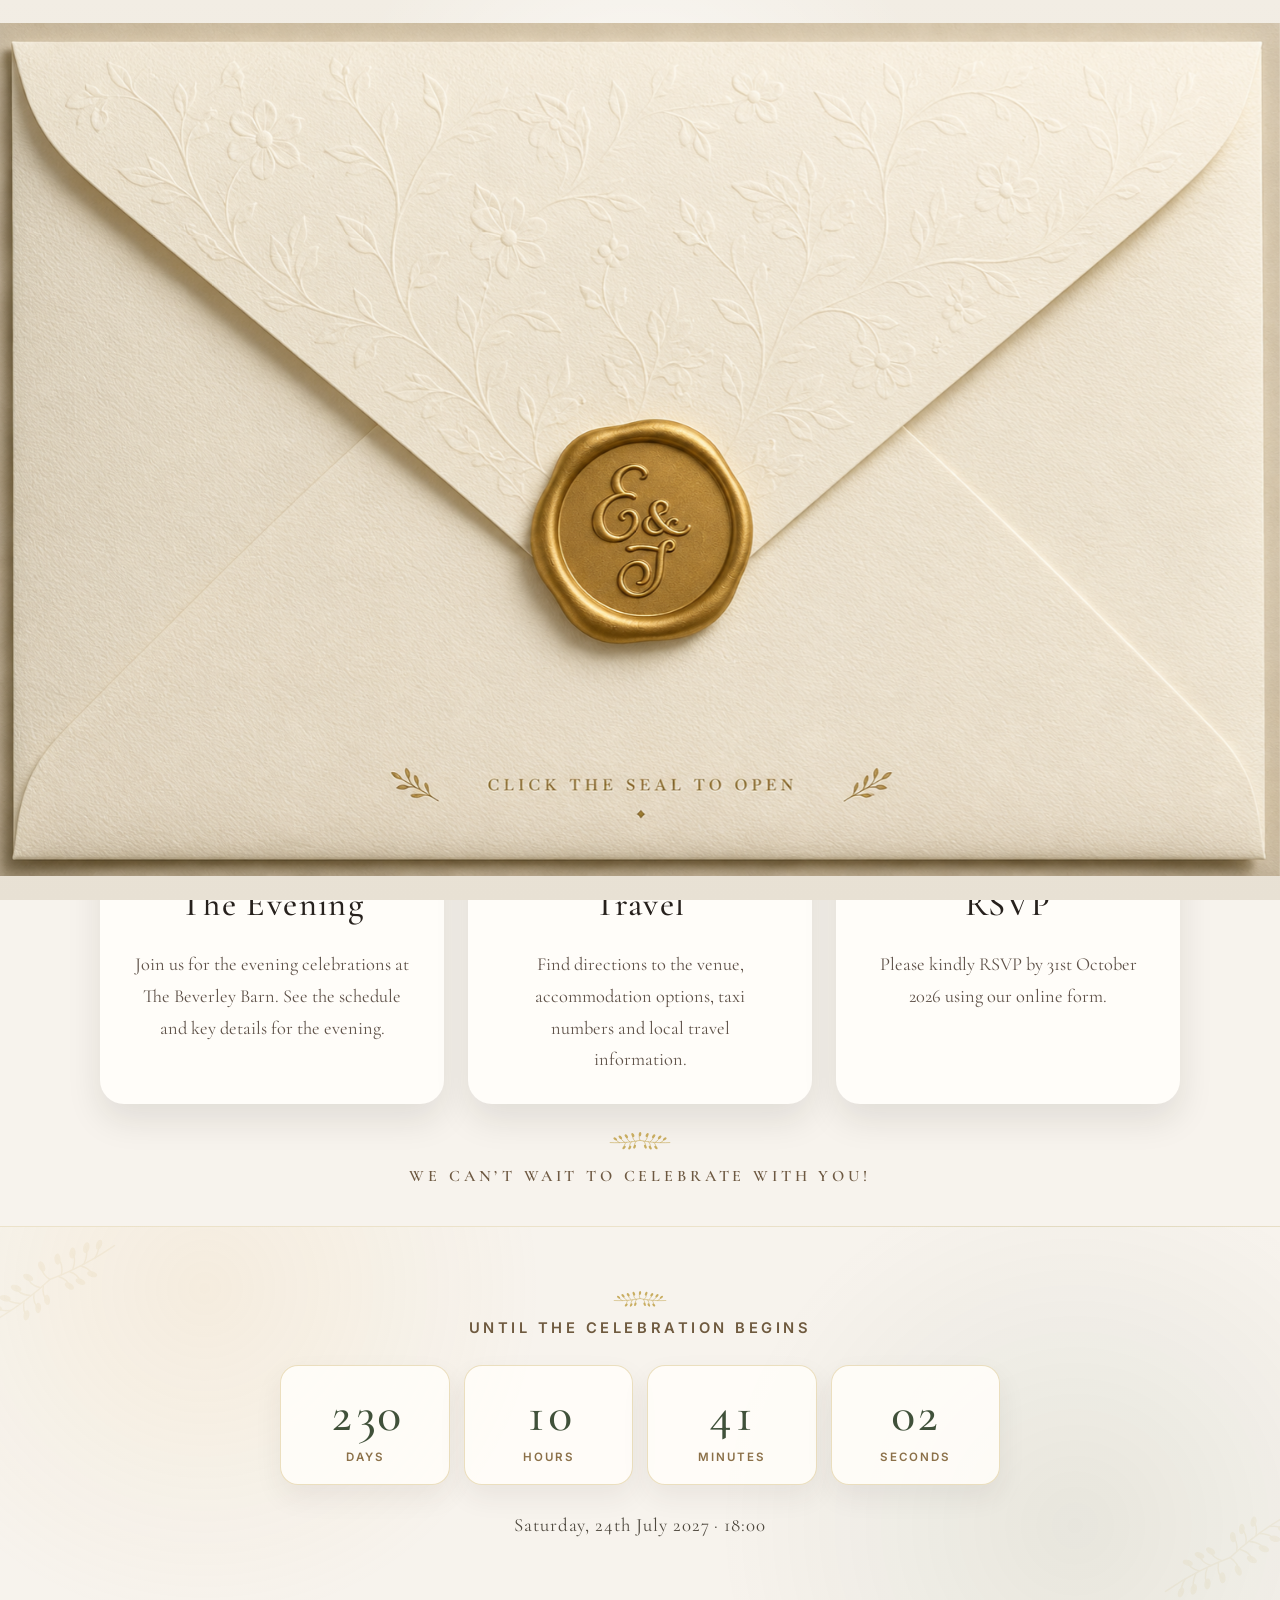
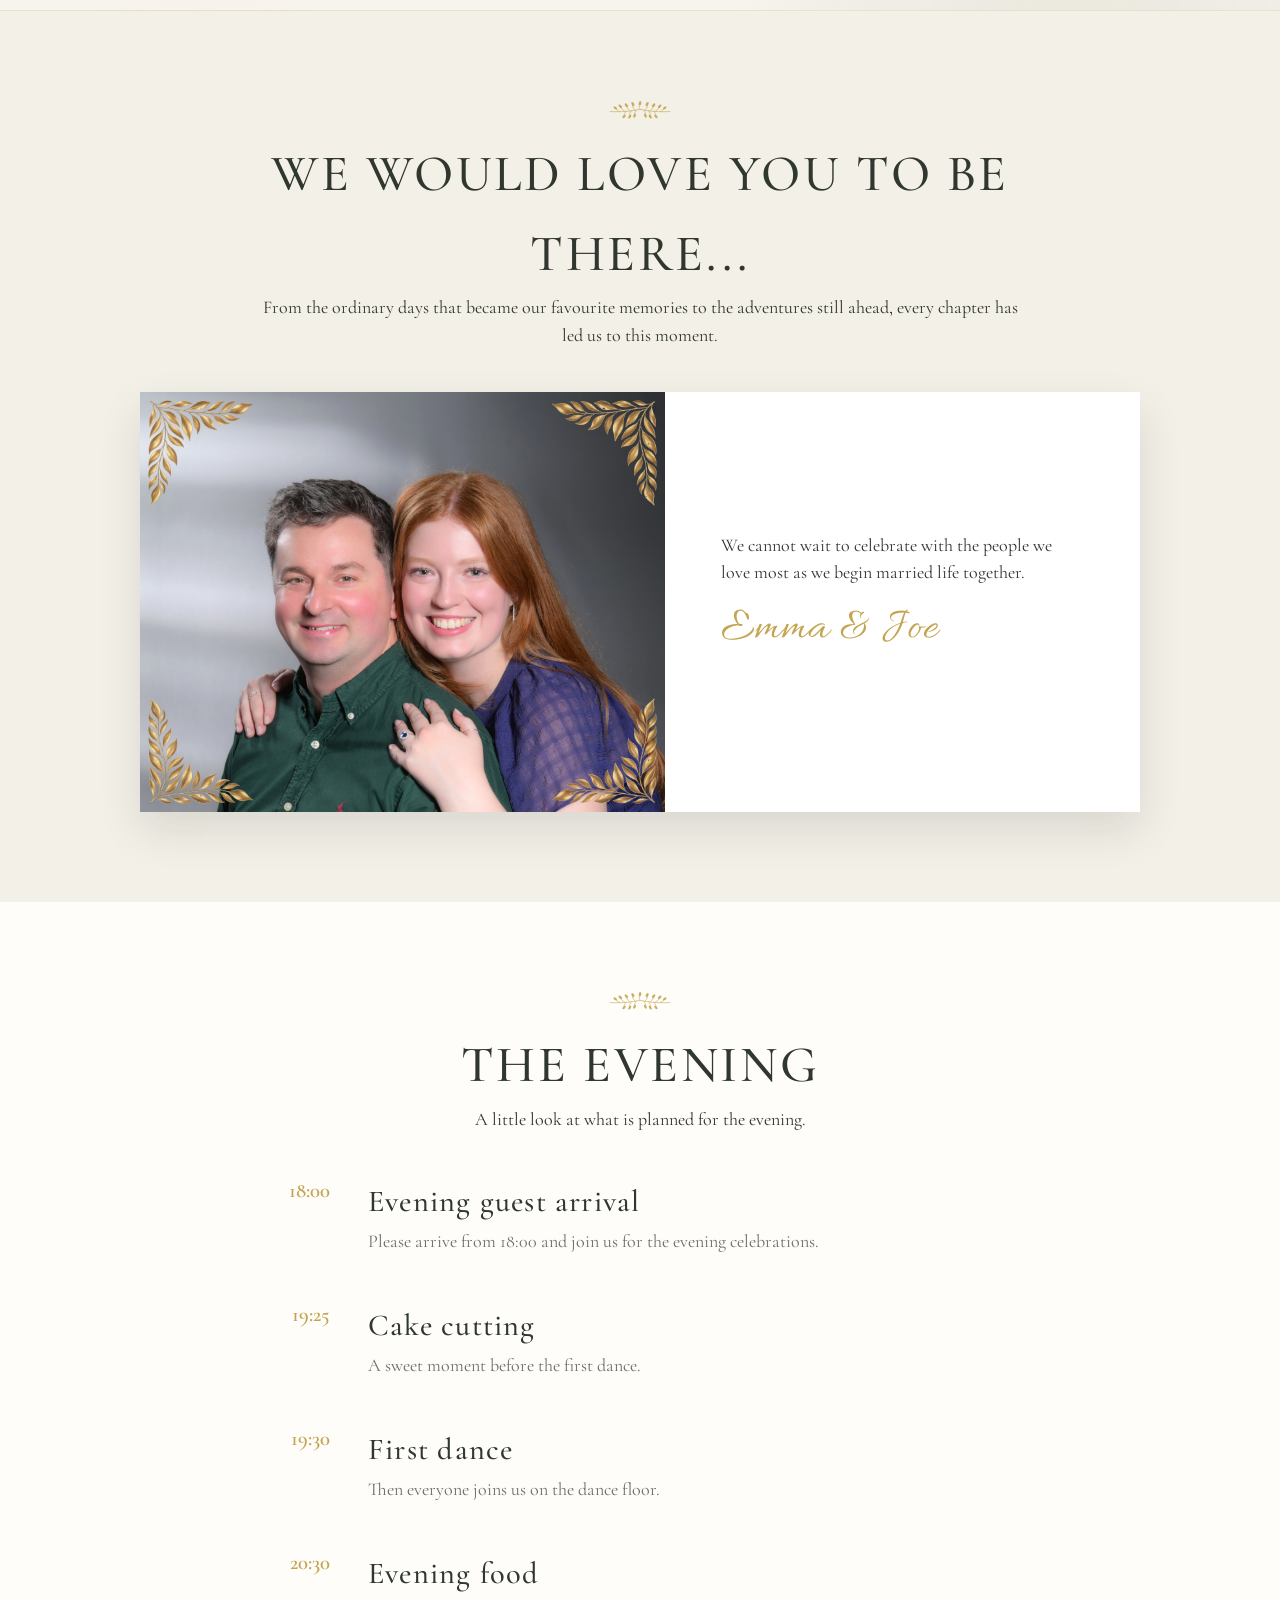
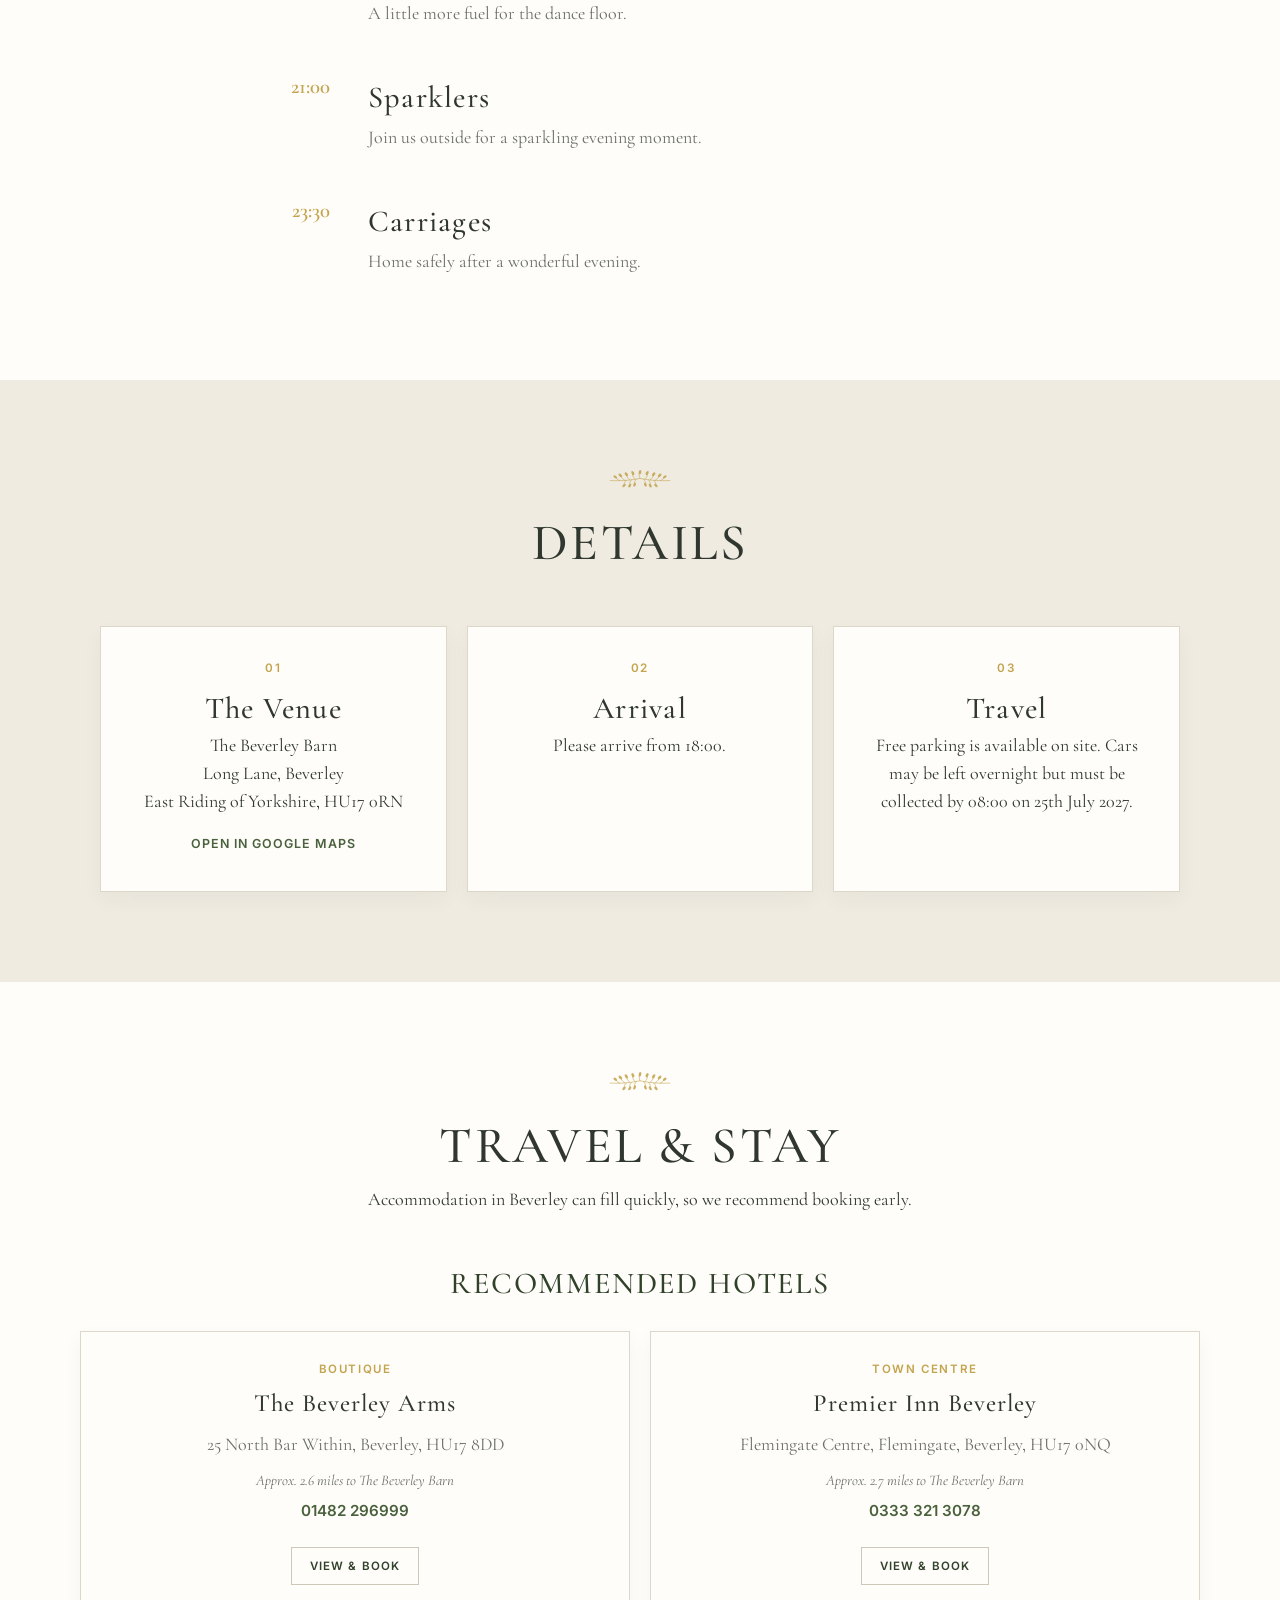
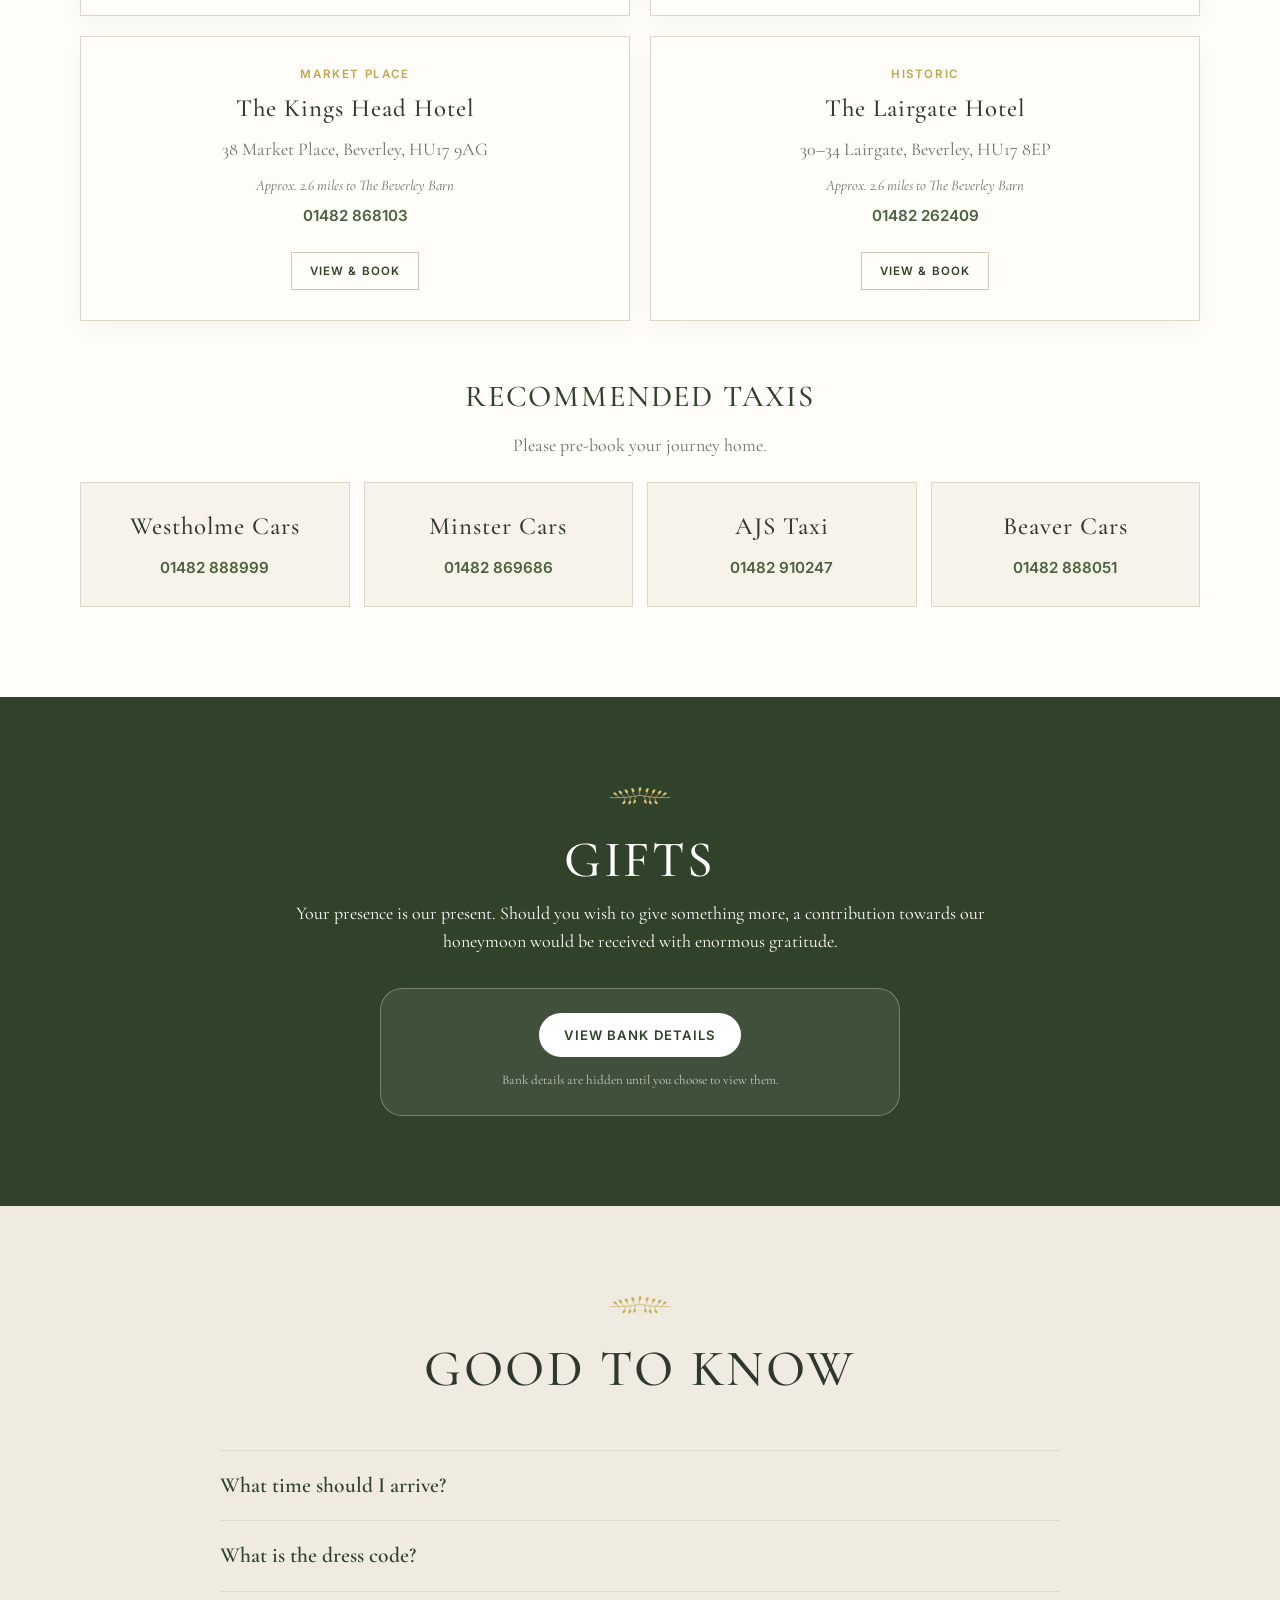
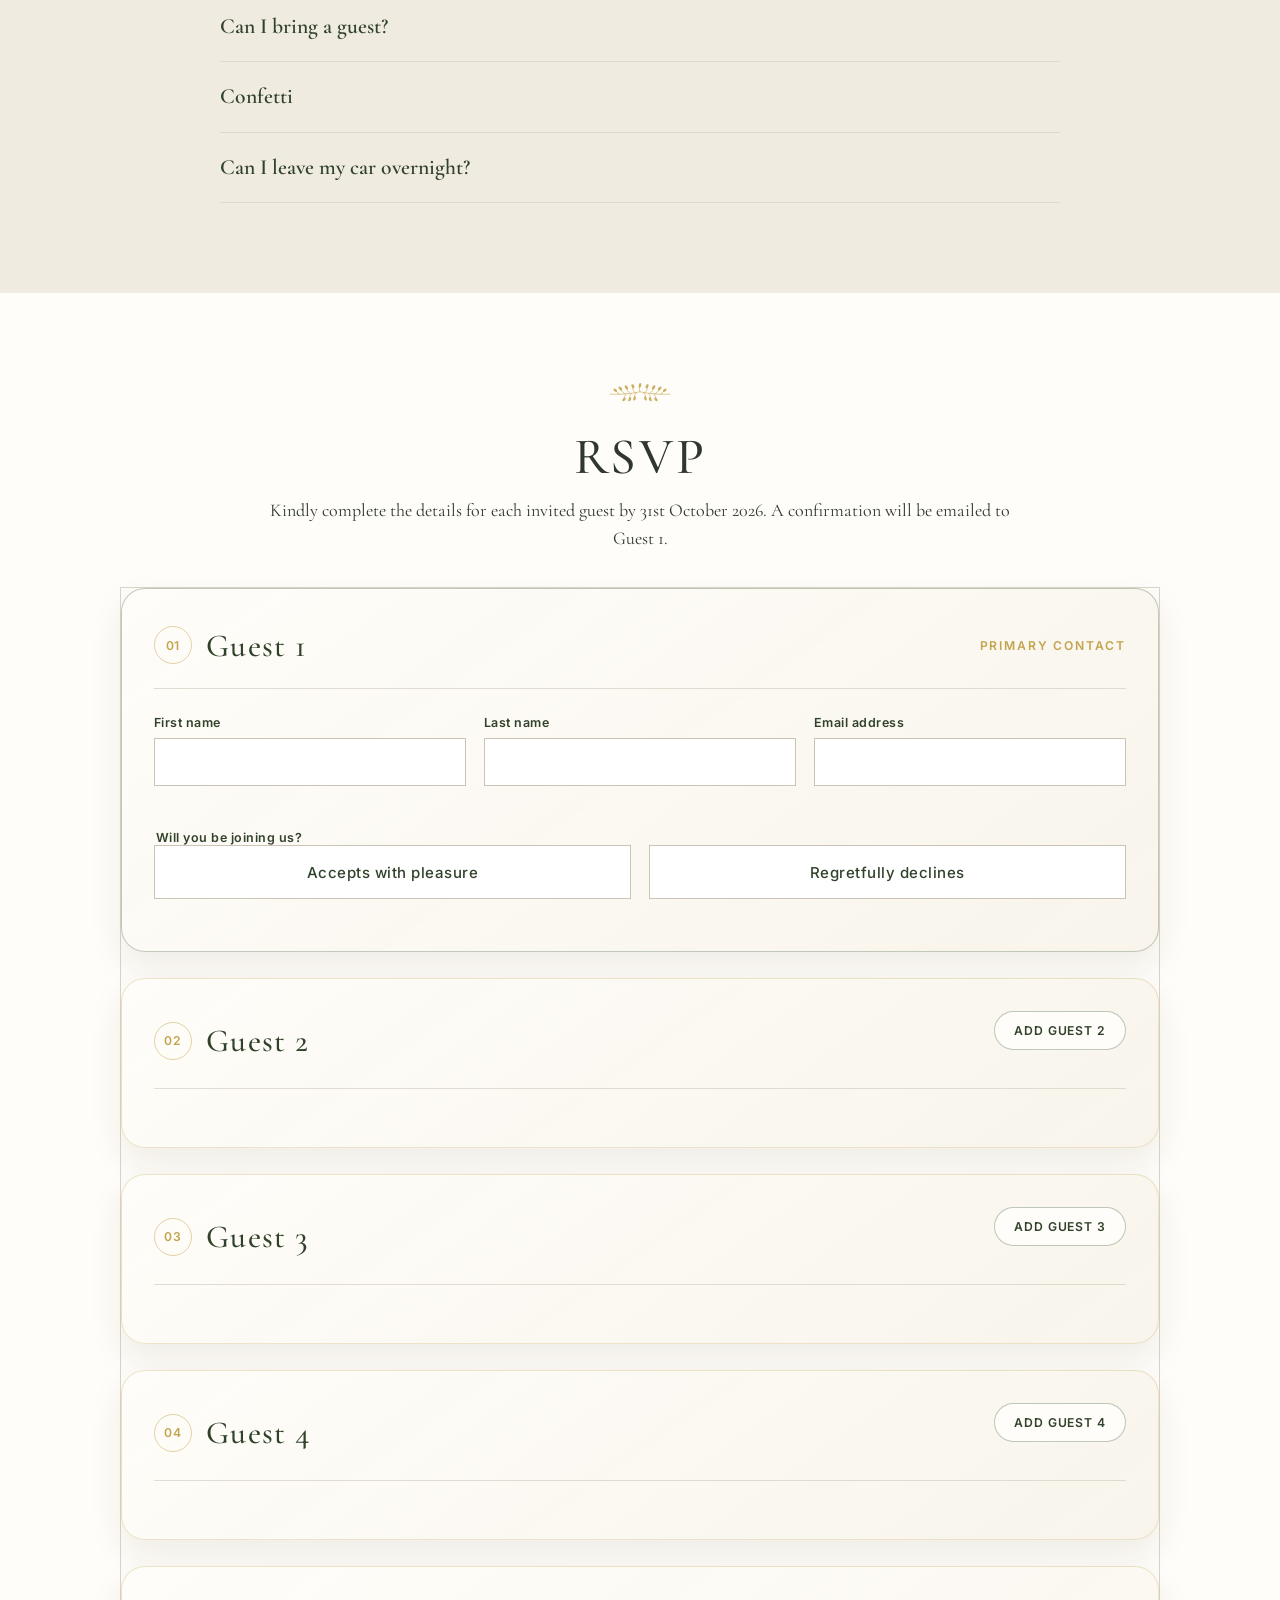
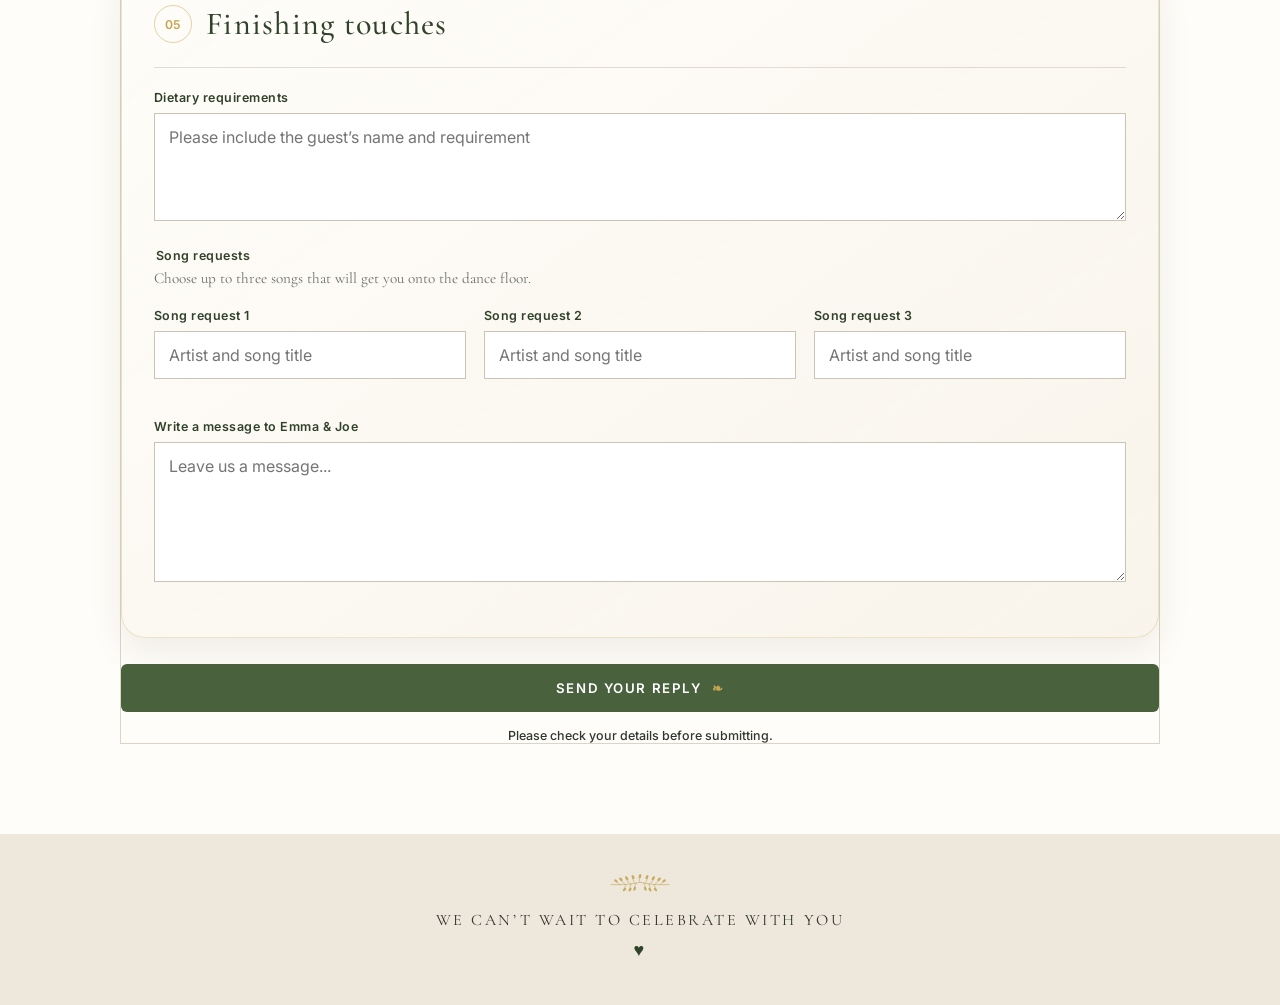
==== evening/index.html @ 26447424 "Add files via upload" ====
<!DOCTYPE html>

<html lang="en">
<head>
<meta charset="utf-8"/>
<meta content="width=device-width,initial-scale=1" name="viewport"/>
<meta content="#4b5f43" name="theme-color"/>
<meta content="Emma Everett and Joe Toker's evening wedding celebration at The Beverley Barn on 24 July 2027." name="description"/>
<title>Emma &amp; Joe | Evening Celebration | 24 July 2027</title>
<link href="https://fonts.googleapis.com" rel="preconnect"/>
<link crossorigin="" href="https://fonts.gstatic.com" rel="preconnect"/>
<link href="https://fonts.googleapis.com/css2?family=Allura&family=Cormorant+Garamond:wght@400;500;600;700&family=Inter:wght@300;400;500;600&display=swap" rel="stylesheet"/>
<link href="../styles.css?v=536" rel="stylesheet"/>
<style>
.drinks-course .menu-options{grid-template-columns:repeat(4,minmax(0,1fr));gap:8px}
.drinks-course .menu-options label{min-height:auto;padding:9px 6px}
.drinks-course .menu-options span{line-height:1.2}
@media(max-width:700px){.drinks-course .menu-options{grid-template-columns:repeat(2,minmax(0,1fr))}}
@media(max-width:420px){.drinks-course .menu-options{grid-template-columns:1fr}}
</style>
<style>
.menu-options label span{
  width:100%;
  text-align:center;
}
.menu-options label small{
  text-align:center;
}
</style>
</head>
<body class="intro-active">
<!-- V5.15 static envelope introduction -->
<section aria-label="Open Emma and Joe's wedding invitation" class="fade-envelope-intro" id="luxuryEnvelopeIntro">
<div class="fade-envelope-stage">
<img alt="" aria-hidden="true" class="fade-envelope-image" src="../assets/envelope-intro-v52.png"/>
<button aria-label="Open the wedding invitation" class="fade-envelope-seal-hitbox" id="goldWaxSeal" type="button">
<span class="sr-only">Open the invitation</span>
</button>
</div>
</section>
<canvas aria-hidden="true" class="confetti-canvas" id="confettiCanvas"></canvas>
<main>
<section aria-label="Emma and Joe wedding homepage" class="v523-homepage" id="home">
<div class="v523-hero">
<nav aria-label="Primary" class="v523-nav">
<a href="#home">Home</a>
<a href="#day">The Evening</a>
<a href="#stay">Travel</a>
<a href="#rsvp">RSVP</a>
<a href="#faq">Guest Info</a>
</nav>
<div class="v523-hero-overlay">
<img alt="E and J monogram with the date 24.07.2027" class="v523-monogram" src="../assets/monogram-v524.png"/>
<div class="v523-hero-copy">
<h1>Emma &amp; Joe</h1>
<p class="v523-kicker">Are getting married</p>
<div aria-hidden="true" class="v523-divider">
<span></span>
<i>♥</i>
<span></span>
</div>
<p class="v523-date">24th July 2027</p>
<p class="v523-venue">The Beverley Barn, Beverley</p>
</div>
</div>
</div>
<div class="v523-cards-shell">
<div class="v523-cards">
<a aria-label="The Day" class="v523-card" href="#day">
<img alt="The Beverley Barn ceremony setting" class="v523-card-photo" src="../assets/card-day-v518.jpg"/>
<span aria-hidden="true" class="v523-card-icon">
<svg focusable="false" role="presentation" viewbox="0 0 24 24">
<rect height="16" rx="2" width="18" x="3" y="5"></rect>
<line x1="3" x2="21" y1="9" y2="9"></line>
<line x1="8" x2="8" y1="3" y2="7"></line>
<line x1="16" x2="16" y1="3" y2="7"></line>
<line x1="8" x2="8" y1="13" y2="13"></line>
<line x1="12" x2="12" y1="13" y2="13"></line>
<line x1="16" x2="16" y1="13" y2="13"></line>
<line x1="8" x2="8" y1="17" y2="17"></line>
<line x1="12" x2="12" y1="17" y2="17"></line>
</svg>
</span>
<h3>The Evening</h3>
<p>Join us for the evening celebrations at The Beverley Barn. See the schedule and key details for the evening.</p>
</a>
<a aria-label="Travel" class="v523-card" href="#stay">
<img alt="Aerial countryside view" class="v523-card-photo" src="../assets/card-travel-v524.png"/>
<span aria-hidden="true" class="v523-card-icon">
<svg focusable="false" role="presentation" viewbox="0 0 24 24">
<path d="M12 21s6-5.47 6-11a6 6 0 1 0-12 0c0 5.53 6 11 6 11z"></path>
<circle cx="12" cy="10" r="2.6"></circle>
</svg>
</span>
<h3>Travel</h3>
<p>Find directions to the venue, accommodation options, taxi numbers and local travel information.</p>
</a>
<a aria-label="RSVP" class="v523-card" href="#rsvp">
<img alt="Elegant floral wedding table setting" class="v523-card-photo" src="../assets/card-rsvp-v524.png"/>
<span aria-hidden="true" class="v523-card-icon">
<svg focusable="false" role="presentation" viewbox="0 0 24 24">
<rect height="12" rx="2" width="18" x="3" y="6"></rect>
<path d="M4 8l8 6 8-6"></path>
</svg>
</span>
<h3>RSVP</h3>
<p>Please kindly RSVP by 31st October 2026 using our online form.</p>
</a>
</div>
<div class="v523-homepage-footer">
<img alt="" class="sprig" src="../assets/sprig.svg"/>
<p>We can’t wait to celebrate with you!</p>
</div>
</div>
</section>
<section aria-label="Countdown to Emma and Joe's wedding" class="wedding-countdown">
<div class="countdown-inner reveal">
<img alt="" class="sprig" src="../assets/sprig.svg"/>
<p class="countdown-kicker">Until the celebration begins</p>
<div class="countdown-grid" id="weddingCountdown">
<div class="countdown-item">
<strong id="countdownDays">000</strong>
<span>Days</span>
</div>
<div class="countdown-item">
<strong id="countdownHours">00</strong>
<span>Hours</span>
</div>
<div class="countdown-item">
<strong id="countdownMinutes">00</strong>
<span>Minutes</span>
</div>
<div class="countdown-item">
<strong id="countdownSeconds">00</strong>
<span>Seconds</span>
</div>
</div>
<p class="countdown-date">Saturday, 24th July 2027 · 18:00</p>
</div>
</section>
<section class="story section" id="story">
<div class="section-heading reveal">
<img alt="" class="sprig" src="../assets/sprig.svg"/>
<h2>We would love you to be there...</h2>
<p>From the ordinary days that became our favourite memories to the adventures still ahead, every chapter has led us to this moment.</p>
</div>
<div class="story-panel reveal">
<div class="story-photo">
<span aria-hidden="true" class="story-corner tl"></span>
<span aria-hidden="true" class="story-corner tr"></span>
<span aria-hidden="true" class="story-corner bl"></span>
<span aria-hidden="true" class="story-corner br"></span>
</div>
<div class="story-copy">
<p>We cannot wait to celebrate with the people we love most as we begin married life together.</p>
<p class="signature">Emma &amp; Joe</p>
</div>
</div>
</section>
<section class="day section" id="day">
<div class="section-heading reveal">
<img alt="" class="sprig" src="../assets/sprig.svg"/>
<h2>The Evening</h2>
<p>A little look at what is planned for the evening.</p>
</div>
<div class="timeline"><article class="reveal"><time>18:00</time><div><h3>Evening guest arrival</h3><p>Please arrive from 18:00 and join us for the evening celebrations.</p></div></article><article class="reveal"><time>19:25</time><div><h3>Cake cutting</h3><p>A sweet moment before the first dance.</p></div></article><article class="reveal"><time>19:30</time><div><h3>First dance</h3><p>Then everyone joins us on the dance floor.</p></div></article><article class="reveal"><time>20:30</time><div><h3>Evening food</h3><p>A little more fuel for the dance floor.</p></div></article><article class="reveal"><time>21:00</time><div><h3>Sparklers</h3><p>Join us outside for a sparkling evening moment.</p></div></article><article class="reveal"><time>23:30</time><div><h3>Carriages</h3><p>Home safely after a wonderful evening.</p></div></article></div>
</section>
<section class="details section" id="details">
<div class="section-heading reveal">
<img alt="" class="sprig" src="../assets/sprig.svg"/>
<h2>Details</h2>
</div>
<div class="detail-grid">
<article class="reveal">
<small>01</small>
<h3>The Venue</h3>
<p>The Beverley Barn<br/>Long Lane, Beverley<br/>East Riding of Yorkshire, HU17 0RN</p>
<a href="https://www.google.com/maps/search/?api=1&amp;query=The+Beverley+Barn+Long+Lane+Beverley+HU17+0RN" rel="noopener" target="_blank">Open in Google Maps</a>
</article>
<article class="reveal">
<small>02</small>
<h3>Arrival</h3>
<p>Please arrive from 18:00.</p>
</article>
<article class="reveal">
<small>03</small>
<h3>Travel</h3>
<p>Free parking is available on site. Cars may be left overnight but must be collected by 08:00 on 25th July 2027.</p>
</article>
</div>
</section>
<section class="stay section" id="stay">
<div class="section-heading reveal">
<img alt="" class="sprig" src="../assets/sprig.svg"/>
<h2>Travel &amp; Stay</h2>
<p>Accommodation in Beverley can fill quickly, so we recommend booking early.</p>
</div>
<div class="travel-layout">
<div>
<h3 class="travel-subheading reveal">Recommended Hotels</h3>
<div class="hotel-grid">
<article class="travel-card reveal">
<small>Boutique</small>
<h3>The Beverley Arms</h3>
<p>25 North Bar Within, Beverley, HU17 8DD</p>
<p class="distance-line">Approx. 2.6 miles to The Beverley Barn</p>
<p class="contact-line"><a href="tel:01482296999">01482 296999</a></p>
<a class="travel-button" href="https://www.beverleyarms.co.uk/" rel="noopener" target="_blank">View &amp; Book</a>
</article>
<article class="travel-card reveal">
<small>Town Centre</small>
<h3>Premier Inn Beverley</h3>
<p>Flemingate Centre, Flemingate, Beverley, HU17 0NQ</p>
<p class="distance-line">Approx. 2.7 miles to The Beverley Barn</p>
<p class="contact-line"><a href="tel:03333213078">0333 321 3078</a></p>
<a class="travel-button" href="https://www.premierinn.com/gb/en/hotels/england/east-riding-of-yorkshire/beverley/beverley-town-centre.html" rel="noopener" target="_blank">View &amp; Book</a>
</article>
<article class="travel-card reveal">
<small>Market Place</small>
<h3>The Kings Head Hotel</h3>
<p>38 Market Place, Beverley, HU17 9AG</p>
<p class="distance-line">Approx. 2.6 miles to The Beverley Barn</p>
<p class="contact-line"><a href="tel:01482868103">01482 868103</a></p>
<a class="travel-button" href="https://www.kingsheadbeverley.co.uk/" rel="noopener" target="_blank">View &amp; Book</a>
</article>
<article class="travel-card reveal">
<small>Historic</small>
<h3>The Lairgate Hotel</h3>
<p>30–34 Lairgate, Beverley, HU17 8EP</p>
<p class="distance-line">Approx. 2.6 miles to The Beverley Barn</p>
<p class="contact-line"><a href="tel:01482262409">01482 262409</a></p>
<a class="travel-button" href="https://thelairgatebeverley.co.uk/" rel="noopener" target="_blank">View &amp; Book</a>
</article>
</div>
</div>
<div class="taxi-section">
<h3 class="travel-subheading reveal">Recommended Taxis</h3>
<p class="taxi-note reveal">Please pre-book your journey home.</p>
<div class="taxi-grid">
<article class="taxi-card reveal"><h3>Westholme Cars</h3><a href="tel:01482888999">01482 888999</a></article>
<article class="taxi-card reveal"><h3>Minster Cars</h3><a href="tel:01482869686">01482 869686</a></article>
<article class="taxi-card reveal"><h3>AJS Taxi</h3><a href="tel:01482910247">01482 910247</a></article>
<article class="taxi-card reveal"><h3>Beaver Cars</h3><a href="tel:01482888051">01482 888051</a></article>
</div>
</div>
</div>
</section>
<section class="gifts section" id="gifts">
<div class="section-heading reveal narrow">
<img alt="" class="sprig" src="../assets/sprig.svg"/>
<h2>Gifts</h2>
<p>Your presence is our present. Should you wish to give something more, a contribution towards our honeymoon would be received with enormous gratitude.</p>
<div class="gift-details-card">
<button aria-controls="giftBankDetails" aria-expanded="false" class="gift-reveal-button" id="revealGiftDetails" type="button">View bank details</button>
<div class="gift-bank-details" hidden="" id="giftBankDetails">
<div class="gift-detail-row gift-account-name">
<span>Account name</span>
<strong>Miss Emma Elizabeth Everett &amp; Mr Joe Toker</strong>
</div>
<div class="gift-detail-row">
<span>Sort code</span>
<strong>09-01-30</strong>
<button class="gift-copy-button" data-copy="09-01-30" type="button">Copy</button>
</div>
<div class="gift-detail-row">
<span>Account number</span>
<strong>40184863</strong>
<button class="gift-copy-button" data-copy="40184863" type="button">Copy</button>
</div>
</div>
<p class="gift-privacy-note">Bank details are hidden until you choose to view them.</p>
</div>
</div>
</section>
<section class="faq section" id="faq">
<div class="section-heading reveal">
<img alt="" class="sprig" src="../assets/sprig.svg"/>
<h2>Good To Know</h2>
</div>
<div class="accordion reveal">
<details><summary>What time should I arrive?</summary><p>Please arrive from 18:00.</p></details>
<details><summary>What is the dress code?</summary><p>Formal wedding guest attire.</p></details>
<details><summary>Can I bring a guest?</summary><p>Your invitation confirms the number of places reserved for your household.</p></details>
<details><summary>Confetti</summary><p>Biodegradable confetti will be provided. Please do not bring your own.</p></details>
<details><summary>Can I leave my car overnight?</summary><p>Yes. Cars may be left overnight at the owner’s risk, but they must be collected by 08:00 on 25th July 2027.</p></details>
</div>
</section>
<section class="rsvp section" id="rsvp">
<div class="section-heading reveal narrow">
<img alt="" class="sprig" src="../assets/sprig.svg"/>
<h2>RSVP</h2>
<p>Kindly complete the details for each invited guest by 31st October 2026. A confirmation will be emailed to Guest 1.</p>
</div>
<form class="form rsvp-form-v525 reveal" id="form">
<section class="rsvp-guest-card is-primary" data-guest="1">
<div class="guest-card-heading">
<div><span class="guest-number">01</span><h3>Guest 1</h3></div>
<p>Primary contact</p>
</div>
<div class="form-row three-fields">
<label>First name<input autocomplete="given-name" name="guest1FirstName" required="" type="text"/></label>
<label>Last name<input autocomplete="family-name" name="guest1LastName" required="" type="text"/></label>
<label>Email address<input autocomplete="email" name="guest1Email" required="" type="email"/></label>
</div>
<fieldset class="attendance-fieldset">
<legend>Will you be joining us?</legend>
<div class="choices attendance-choices">
<label><input name="guest1Attending" required="" type="radio" value="Yes"/><span>Accepts with pleasure</span></label>
<label><input name="guest1Attending" required="" type="radio" value="No"/><span>Regretfully declines</span></label>
</div>
</fieldset>
</section>
<section class="rsvp-guest-card optional-guest" data-guest="2">
<div class="guest-card-heading">
<div><span class="guest-number">02</span><h3>Guest 2</h3></div>
<label class="guest-toggle"><input class="guest-enable" data-enable-guest="2" type="checkbox"/><span>Add guest 2</span></label>
</div>
<div class="guest-fields" data-fields-for="2" hidden="">
<div class="form-row">
<label>First name<input autocomplete="given-name" disabled="" name="guest2FirstName" type="text"/></label>
<label>Last name<input autocomplete="family-name" disabled="" name="guest2LastName" type="text"/></label>
</div>
<fieldset class="attendance-fieldset">
<legend>Will you be joining us?</legend>
<div class="choices attendance-choices">
<label><input disabled="" name="guest2Attending" type="radio" value="Yes"/><span>Accepts with pleasure</span></label>
<label><input disabled="" name="guest2Attending" type="radio" value="No"/><span>Regretfully declines</span></label>
</div>
</fieldset>
</div>
</section>
<section class="rsvp-guest-card optional-guest" data-guest="3">
<div class="guest-card-heading">
<div><span class="guest-number">03</span><h3>Guest 3</h3></div>
<label class="guest-toggle"><input class="guest-enable" data-enable-guest="3" type="checkbox"/><span>Add guest 3</span></label>
</div>
<div class="guest-fields" data-fields-for="3" hidden="">
<div class="form-row">
<label>First name<input autocomplete="given-name" disabled="" name="guest3FirstName" type="text"/></label>
<label>Last name<input autocomplete="family-name" disabled="" name="guest3LastName" type="text"/></label>
</div>
<fieldset class="attendance-fieldset">
<legend>Will you be joining us?</legend>
<div class="choices attendance-choices">
<label><input disabled="" name="guest3Attending" type="radio" value="Yes"/><span>Accepts with pleasure</span></label>
<label><input disabled="" name="guest3Attending" type="radio" value="No"/><span>Regretfully declines</span></label>
</div>
</fieldset>
</div>
</section>
<section class="rsvp-guest-card optional-guest" data-guest="4">
<div class="guest-card-heading">
<div><span class="guest-number">04</span><h3>Guest 4</h3></div>
<label class="guest-toggle"><input class="guest-enable" data-enable-guest="4" type="checkbox"/><span>Add guest 4</span></label>
</div>
<div class="guest-fields" data-fields-for="4" hidden="">
<div class="form-row">
<label>First name<input autocomplete="given-name" disabled="" name="guest4FirstName" type="text"/></label>
<label>Last name<input autocomplete="family-name" disabled="" name="guest4LastName" type="text"/></label>
</div>
<fieldset class="attendance-fieldset">
<legend>Will you be joining us?</legend>
<div class="choices attendance-choices">
<label><input disabled="" name="guest4Attending" type="radio" value="Yes"/><span>Accepts with pleasure</span></label>
<label><input disabled="" name="guest4Attending" type="radio" value="No"/><span>Regretfully declines</span></label>
</div>
</fieldset>
</div>
</section>
<section class="rsvp-extra-card">
<div class="guest-card-heading compact">
<div><span class="guest-number">05</span><h3>Finishing touches</h3></div>
</div>
<label>Dietary requirements<textarea name="dietary" placeholder="Please include the guest’s name and requirement" rows="4"></textarea></label>
<fieldset class="song-requests premium-song-requests">
<legend>Song requests</legend>
<p class="field-help">Choose up to three songs that will get you onto the dance floor.</p>
<div class="form-row three-fields">
<label>Song request 1<input name="song1" placeholder="Artist and song title" type="text"/></label>
<label>Song request 2<input name="song2" placeholder="Artist and song title" type="text"/></label>
<label>Song request 3<input name="song3" placeholder="Artist and song title" type="text"/></label>
</div>
</fieldset>
<label class="message-field">Write a message to Emma &amp; Joe
      <textarea name="message" placeholder="Leave us a message..." rows="5"></textarea>
</label>
</section>
<button class="submit premium-submit" id="submit" type="submit">Send Your Reply <span>❧</span></button>
<p id="status">Please check your details before submitting.</p>
</form>
</section>
</main>
<footer>
<img alt="" class="sprig" src="../assets/sprig.svg"/>
<p>We can’t wait to celebrate with you</p>
<span>♥</span>
</footer>
<div class="thanks" id="thanks">
<div>
<p class="hero-kicker">Thank you</p>
<h2 id="thanksTitle">We cannot wait to celebrate with you.</h2>
<p>Your evening RSVP has been sent to Emma and Joe.</p>
<button class="hero-button small" id="closeThanks">Return to the invitation</button>
</div>
</div>
<script src="config.js"></script>
<script src="script.js?v=2"></script>
</body>
</html>
---- styles.css ----
:root{
  --cream:#f7f4ee;
  --paper:#fffdf9;
  --panel:rgba(255,252,245,.72);
  --panel-border:rgba(255,255,255,.55);
  --olive:#49613d;
  --olive-dark:#31422b;
  --gold:#c3a44f;
  --ink:#2f372f;
  --muted:#6a7067;
  --line:#ddd8cc;
  --serif:"Cormorant Garamond", Georgia, serif;
  --sans:"Inter", Arial, sans-serif;
  --script:"Allura", cursive;
  --shadow:0 18px 40px rgba(30,36,24,.12);
}
*{box-sizing:border-box}
html{scroll-behavior:smooth}
body{margin:0;background:var(--cream);color:var(--ink);font-family:var(--serif);font-size:18px;line-height:1.55}
img{max-width:100%;display:block}
a{color:inherit}
.section{padding:90px max(24px,calc((100% - 1180px)/2))}
.narrow{max-width:760px;margin:0 auto;text-align:center}
.section-heading{max-width:760px;margin:0 auto;text-align:center}
.sprig{width:74px;margin:0 auto 14px;opacity:.92}
.mini-sprig{width:58px;margin:6px auto 10px}
h1,h2,h3{margin:0;color:var(--ink);font-weight:500}
h2{font-size:clamp(2.3rem,4vw,3.7rem);text-transform:uppercase;letter-spacing:.05em}
h3{font-size:1.9rem;letter-spacing:.04em}
p{margin:0 0 14px}
.heart{margin-top:12px;color:var(--olive-dark);font-size:1.5rem}

.site-header{
  position:fixed;
  inset:0 0 auto 0;
  z-index:50;
  height:70px;
  display:flex;
  align-items:center;
  justify-content:space-between;
  padding:0 max(22px,3.5vw);
  color:#fff;
  background:transparent;
  backdrop-filter:none;
  -webkit-backdrop-filter:none;
  border-bottom:none;
}
.brand{
  text-decoration:none;
  font:600 1.45rem var(--serif);
  letter-spacing:.11em;
  text-transform:uppercase;
}
.brand i, .site-header nav i, .nav-rsvp{color:#e0bf63;font-style:normal}
.site-header nav{
  display:flex;
  align-items:center;
  gap:28px;
}
.site-header nav a{
  text-decoration:none;
  font:500 .78rem var(--sans);
  letter-spacing:.14em;
  text-transform:uppercase;
}
.menu{
  display:none;
  border:0;
  background:none;
  color:#fff;
  font-size:1.55rem;
  cursor:pointer;
}

.hero{
  position:relative;
  min-height:760px;
  display:grid;
  place-items:center;
  padding:110px 20px 70px;
  background:
    linear-gradient(rgba(32,42,25,.18), rgba(34,43,28,.25)),
    url("assets/hero-v34.jpg") center/cover no-repeat;
}
.hero-overlay{
  position:absolute;
  inset:0;
  background:linear-gradient(rgba(255,255,255,.04), rgba(255,255,255,.04));
}
.hero-panel{
  position:relative;
  z-index:1;
  width:min(820px,100%);
  padding:42px 46px 34px;
  text-align:center;
  background:var(--panel);
  border:1px solid var(--panel-border);
  border-radius:34px;
  backdrop-filter:blur(14px);
  -webkit-backdrop-filter:blur(14px);
  box-shadow:0 26px 60px rgba(40,52,33,.14);
}
.hero-kicker{
  margin-bottom:12px;
  color:#3e433a;
  font:600 .85rem var(--sans);
  letter-spacing:.26em;
  text-transform:uppercase;
}
.hero h1{
  font-family:var(--script);
  font-size:clamp(4rem,10vw,7rem);
  line-height:.92;
  letter-spacing:.01em;
}
.name-black{color:#181915}
.amp{color:var(--olive);padding:0 .05em}
.hero-line{
  margin:18px 0 22px;
  font-size:1.2rem;
  color:#3b3f3a;
}
.date-block{
  margin-bottom:28px;
  color:#35372f;
  text-align:center;
}
.date-block strong{
  display:block;
  font-size:1.65rem;
  letter-spacing:.03em;
}
.date-block span{
  display:block;
  margin-top:4px;
  font:600 1rem var(--serif);
  letter-spacing:.02em;
}
.hero-button,
.submit,
.rsvp-banner-action a,
.feature-card a{
  display:inline-flex;
  align-items:center;
  justify-content:center;
  gap:10px;
  text-decoration:none;
  text-transform:uppercase;
  letter-spacing:.12em;
  font:600 .83rem var(--sans);
  white-space:nowrap;
}
.hero-button{
  min-width:180px;
  padding:16px 28px;
  border-radius:18px;
  background:var(--olive);
  color:#fff;
  box-shadow:0 10px 25px rgba(48,66,43,.18);
}
.hero-button.small{min-width:unset}
.welcome{background:var(--paper)}
.welcome .section-heading p{font-size:1.14rem}

.feature-grid{
  display:grid;
  grid-template-columns:repeat(3,1fr);
  gap:18px;
  max-width:1040px;
  margin:34px auto 0;
}
.feature-card{
  overflow:hidden;
  border:1px solid #e4ded1;
  background:#fff;
  box-shadow:var(--shadow);
}
.feature-card img{
  width:100%;
  height:250px;
  object-fit:cover;
  filter:saturate(1.03) brightness(1.03);
}
.feature-copy{
  padding:18px 24px 24px;
  text-align:center;
}
.feature-copy p{color:var(--muted);margin-bottom:18px}
.feature-card a{
  min-width:160px;
  padding:10px 16px;
  border:1px solid #cfc7b7;
  color:var(--ink);
}
.feature-card a span,
.rsvp-banner-action a span,
.submit span{color:var(--gold)}

.rsvp-banner{
  display:grid;
  grid-template-columns:180px 1fr 260px;
  align-items:center;
  gap:20px;
  max-width:1040px;
  margin:20px auto 0;
  padding:24px 28px;
  border:1px solid #e5dfd2;
  background:#f4f1ea;
  box-shadow:var(--shadow);
}
.rsvp-banner-art img{width:120px;margin:0 auto;opacity:.85}
.rsvp-banner-copy{text-align:center}
.rsvp-banner-copy h3{font-size:2rem;text-transform:uppercase}
.rsvp-banner-copy p{margin:4px 0 0;color:var(--muted);font-family:var(--sans);font-size:.95rem}
.rsvp-banner-action{text-align:right}
.rsvp-banner-action a{
  min-width:220px;
  padding:14px 22px;
  background:var(--olive);
  color:#fff;
  border-radius:6px;
}

.story{background:#f3f0e8}
.story-panel{
  display:grid;
  grid-template-columns:1.05fr .95fr;
  max-width:1000px;
  margin:42px auto 0;
  background:#fff;
  box-shadow:var(--shadow);
}
.story-photo{
  min-height:420px;
  background:url("assets/card-story.jpg") center/cover no-repeat;
  filter:saturate(1.03) brightness(1.03);
}
.story-copy{
  display:grid;
  align-content:center;
  padding:56px;
}
.signature{
  color:var(--gold);
  font:2.85rem var(--script);
}

.day{background:var(--paper)}
.timeline{
  max-width:820px;
  margin:44px auto 0;
}
.timeline article{
  display:grid;
  grid-template-columns:100px 1fr;
  gap:38px;
  padding:0 0 32px;
}
.timeline time{
  color:var(--gold);
  font:600 1.3rem var(--serif);
  text-align:right;
}
.timeline p{color:var(--muted)}

.details{background:#efebe1}
.detail-grid,
.stay-grid{
  display:grid;
  grid-template-columns:repeat(3,1fr);
  gap:20px;
  max-width:1080px;
  margin:42px auto 0;
}
.detail-grid article,
.stay-grid article{
  padding:34px 28px;
  border:1px solid #ddd7c9;
  background:#fffdf9;
  text-align:center;
  box-shadow:0 8px 20px rgba(40,40,30,.04);
}
.detail-grid small,
.stay-grid small{
  display:block;
  margin-bottom:10px;
  color:var(--gold);
  font:600 .73rem var(--sans);
  letter-spacing:.16em;
  text-transform:uppercase;
}
.detail-grid a,
.stay-grid a{
  text-decoration:none;
  color:var(--olive);
  font:600 .78rem var(--sans);
  letter-spacing:.08em;
  text-transform:uppercase;
}

.stay{background:var(--paper)}
.gifts{
  background:var(--olive-dark);
  color:#fff;
}
.gifts h2,.gifts p{color:#fff}
.gifts .sprig{
  filter:brightness(0) saturate(100%) invert(84%) sepia(32%) saturate(529%) hue-rotate(356deg) brightness(97%) contrast(92%);
}

.gift-details-card{
  margin:32px auto 0; max-width:520px; padding:24px;
  border:1px solid rgba(255,255,255,.28); border-radius:22px;
  background:rgba(255,255,255,.08); backdrop-filter:blur(3px);
}
.gift-reveal-button{
  appearance:none; border:1px solid rgba(255,255,255,.7); border-radius:999px;
  padding:13px 24px; background:#fff; color:var(--olive-dark);
  font:600 .82rem var(--sans); letter-spacing:.08em; text-transform:uppercase; cursor:pointer;
}
.gift-bank-details{margin-top:22px; padding-top:8px; border-top:1px solid rgba(255,255,255,.2); text-align:left}
.gift-detail-row{
  display:grid; grid-template-columns:1fr auto auto; gap:10px 14px; align-items:center;
  padding:14px 0; border-bottom:1px solid rgba(255,255,255,.14);
}
.gift-detail-row span{font:500 .72rem var(--sans); letter-spacing:.08em; text-transform:uppercase; color:rgba(255,255,255,.72)}
.gift-detail-row strong{color:#fff; font-weight:600; text-align:right}
.gift-account-name{grid-template-columns:1fr}
.gift-account-name strong{text-align:left}
.gift-copy-button{
  appearance:none; border:1px solid rgba(255,255,255,.4); border-radius:999px;
  padding:7px 11px; background:transparent; color:#fff; font:600 .68rem var(--sans);
  letter-spacing:.05em; cursor:pointer;
}
.gift-copy-button:hover{background:rgba(255,255,255,.1)}
.gifts .gift-reference{margin:16px 0 0; font-size:.9rem; color:rgba(255,255,255,.88)}
.gifts .gift-privacy-note{margin:14px 0 0; font-size:.82rem; line-height:1.5; color:rgba(255,255,255,.72)}
@media (max-width:560px){
  .gift-detail-row{grid-template-columns:1fr auto}
  .gift-detail-row span{grid-column:1 / -1}
  .gift-detail-row strong{text-align:left}
  .gift-account-name{grid-template-columns:1fr}
}

.faq{background:#efebe1}
.accordion{
  max-width:840px;
  margin:40px auto 0;
  border-top:1px solid var(--line);
}
details{
  border-bottom:1px solid var(--line);
  padding:18px 0;
}
summary{
  cursor:pointer;
  list-style:none;
  font-size:1.35rem;
  font-weight:600;
  color:var(--olive-dark);
}

.rsvp{background:var(--paper)}
.form{
  max-width:840px;
  margin:34px auto 0;
  padding:46px;
  border:1px solid #dcd5c7;
  background:#f4f0e7;
  box-shadow:var(--shadow);
}
.form-row,
.choices{
  display:grid;
  grid-template-columns:1fr 1fr;
  gap:18px;
}
.form label,
fieldset{
  display:block;
  margin:0 0 20px;
}
fieldset{border:0;padding:0}
legend,
.form label{
  color:var(--olive-dark);
  font:600 .78rem var(--sans);
  letter-spacing:.04em;
}
.form input,
.form select,
.form textarea{
  width:100%;
  margin-top:8px;
  padding:13px 14px;
  border:1px solid #cbc3b4;
  color:var(--ink);
  background:#fff;
  font:400 1rem var(--sans);
}
.form input:focus,
.form select:focus,
.form textarea:focus{
  outline:2px solid rgba(195,164,79,.28);
  border-color:var(--gold);
}
.choices label{margin:0}
.choices input{position:absolute;opacity:0}
.choices span{
  display:grid;
  place-items:center;
  min-height:54px;
  border:1px solid #cbc3b4;
  background:#fff;
  cursor:pointer;
  font:500 .94rem var(--sans);
}
.choices input:checked + span{
  background:var(--olive);
  color:#fff;
  border-color:var(--olive);
}
.submit{
  width:100%;
  padding:16px 20px;
  border:0;
  background:var(--olive);
  color:#fff;
  border-radius:6px;
  cursor:pointer;
}
#status{
  margin:16px 0 0;
  text-align:center;
  font:500 .78rem var(--sans);
}
.form-error{color:#a1372f}
.form-success{color:#3f6c40}

footer{
  padding:40px 20px;
  background:#ede7dc;
  text-align:center;
  text-transform:uppercase;
  letter-spacing:.14em;
}
footer .sprig{width:72px}
footer p{margin:4px 0;font-size:1rem}
footer span{color:var(--olive-dark)}

.thanks{
  position:fixed;
  inset:0;
  z-index:100;
  display:grid;
  place-items:center;
  padding:20px;
  visibility:hidden;
  opacity:0;
  background:rgba(35,45,30,.82);
  transition:.25s;
}
.thanks.show{visibility:visible;opacity:1}
.thanks > div{
  max-width:560px;
  padding:46px 36px;
  background:#fffdf9;
  text-align:center;
  box-shadow:var(--shadow);
}

.reveal{opacity:0;transform:translateY(20px);transition:.7s}
.reveal.visible{opacity:1;transform:none}

@media (max-width: 980px){
  .menu{display:block}
  .site-header nav{
    position:absolute;
    top:70px;
    right:16px;
    display:none;
    flex-direction:column;
    align-items:flex-start;
    gap:0;
    padding:16px 20px;
    color:var(--olive-dark);
    background:rgba(255,253,249,.98);
    box-shadow:var(--shadow);
  }
  .site-header nav.open{display:flex}
  .site-header nav a{padding:10px 0}
  .feature-grid,
  .detail-grid,
  .stay-grid{grid-template-columns:1fr;max-width:580px}
  .rsvp-banner{grid-template-columns:1fr;text-align:center}
  .rsvp-banner-action{text-align:center}
  .story-panel{grid-template-columns:1fr}
  .story-photo{min-height:350px}
}
@media (max-width: 700px){
  body{font-size:16px}
  .section{padding:72px 16px}
  .site-header{height:64px;padding:0 16px}
  .brand{font-size:1.1rem}
  .hero{
    min-height:690px;
    padding-top:92px;
    background-position:54% center;
  }
  .hero-panel{padding:34px 22px 28px;border-radius:24px}
  .hero h1{font-size:clamp(3.2rem,18vw,5rem)}
  .hero-line{font-size:1rem}
  .date-block strong{font-size:1.35rem}
  .feature-card img{height:220px}
  .timeline article{grid-template-columns:68px 1fr;gap:22px}
  .form{padding:28px 20px}
  .form-row,.choices{grid-template-columns:1fr}
  .story-copy{padding:36px 24px}
}
@media (prefers-reduced-motion: reduce){
  *{scroll-behavior:auto !important;transition:none !important}
}


/* V3.5 botanical ornament */
.sprig {
  width: 118px;
}

.mini-sprig {
  width: 82px;
}

.hero-panel .sprig,
.rsvp-banner-art .sprig {
  width: 128px;
}


/* Project Evergreen V3.6 - regular botanical sizing */
.sprig {
  width: 74px;
}

.mini-sprig {
  width: 74px;
  margin: 10px auto 14px;
}

.hero-panel .sprig,
.rsvp-banner-art .sprig {
  width: 74px;
}

.feature-copy .mini-sprig {
  width: 74px;
  max-width: 74px;
}


/* Project Evergreen V3.7 - remove feature-card botanical dividers */
.feature-copy h3 {
  margin-bottom: 14px;
}

.feature-copy p {
  margin-top: 0;
}


/* Project Evergreen V3.8 content finalisation */
.timeline article:last-child {
  padding-bottom: 0;
}

.timeline h3 {
  margin-bottom: 3px;
}


/* Project Evergreen V4 travel, mobile and RSVP refinements */
.travel-layout {
  max-width: 1120px;
  margin: 46px auto 0;
}

.travel-subheading {
  margin-bottom: 24px;
  text-align: center;
  color: var(--olive-dark);
  text-transform: uppercase;
  letter-spacing: .06em;
}

.hotel-grid {
  display: grid;
  grid-template-columns: repeat(2, 1fr);
  gap: 20px;
}

.travel-card {
  padding: 30px;
  border: 1px solid #ddd7c9;
  background: #fffdf9;
  text-align: center;
  box-shadow: 0 8px 20px rgba(40,40,30,.04);
}

.travel-card small {
  display: block;
  margin-bottom: 8px;
  color: var(--gold);
  font: 600 .72rem var(--sans);
  letter-spacing: .14em;
  text-transform: uppercase;
}

.travel-card h3,
.taxi-card h3 {
  margin-bottom: 8px;
  font-size: 1.55rem;
}

.travel-card p {
  color: var(--muted);
}

.contact-line a,
.taxi-card a {
  color: var(--olive);
  font: 600 .95rem var(--sans);
  text-decoration: none;
}

.travel-button {
  display: inline-flex;
  margin-top: 8px;
  padding: 11px 18px;
  border: 1px solid #cfc7b7;
  color: var(--olive-dark);
  font: 600 .72rem var(--sans);
  letter-spacing: .1em;
  text-decoration: none;
  text-transform: uppercase;
}

.taxi-section {
  margin-top: 52px;
}

.taxi-note {
  margin: -12px auto 22px;
  max-width: 650px;
  color: var(--muted);
  text-align: center;
}

.taxi-grid {
  display: grid;
  grid-template-columns: repeat(4, 1fr);
  gap: 14px;
}

.taxi-card {
  padding: 24px 15px;
  border: 1px solid #ddd7c9;
  background: #f7f3ea;
  text-align: center;
}

.submit:disabled {
  cursor: wait;
  opacity: .64;
}

@media (max-width: 980px) {
  .taxi-grid {
    grid-template-columns: repeat(2, 1fr);
  }
}

@media (max-width: 700px) {
  .hotel-grid,
  .taxi-grid {
    grid-template-columns: 1fr;
  }

  .travel-card,
  .taxi-card {
    padding: 24px 18px;
  }

  .site-header nav {
    width: min(320px, calc(100% - 32px));
  }

  .feature-grid {
    gap: 16px;
  }

  .feature-card {
    max-width: 100%;
  }

  .timeline article {
    align-items: start;
  }

  .form input,
  .form select,
  .form textarea,
  .submit {
    min-height: 50px;
    font-size: 16px;
  }

  .choices span {
    min-height: 58px;
  }
}


/* Project Evergreen V4.1 — wax seal opening gate + confetti */
body.locked {
  overflow: hidden;
}

.confetti-canvas {
  position: fixed;
  inset: 0;
  pointer-events: none;
  z-index: 120;
}

.entry-gate {
  position: fixed;
  inset: 0;
  z-index: 110;
  display: grid;
  place-items: center;
  padding: 24px;
  background:
    linear-gradient(rgba(32,42,25,.18), rgba(34,43,28,.28)),
    url("assets/hero-v34.jpg") center/cover no-repeat;
  transition: opacity .55s ease, visibility .55s ease;
}

.entry-gate.hidden {
  opacity: 0;
  visibility: hidden;
}

.gate-backdrop {
  position: absolute;
  inset: 0;
  background: linear-gradient(rgba(255,255,255,.06), rgba(255,255,255,.08));
}

.gate-card {
  position: relative;
  z-index: 1;
  width: min(720px, 100%);
  padding: 54px 28px 42px;
  text-align: center;
  background: rgba(255,252,245,.68);
  border: 1px solid rgba(255,255,255,.55);
  border-radius: 34px;
  box-shadow: 0 28px 70px rgba(32,40,28,.18);
  backdrop-filter: blur(18px);
  -webkit-backdrop-filter: blur(18px);
}

.gate-kicker {
  margin: 0 0 16px;
  color: #465047;
  font: 600 .84rem var(--sans);
  letter-spacing: .24em;
  text-transform: uppercase;
}

.gate-title {
  margin: 0;
  color: #1d1d1b;
  font-family: var(--script);
  font-size: clamp(3.8rem, 9vw, 6.8rem);
  line-height: .9;
}

.gate-title span {
  color: var(--olive);
}

.gate-copy {
  margin: 18px 0 16px;
  color: #3d4039;
  font-size: 1.22rem;
}

.gate-date {
  margin: 0;
  color: #2f332d;
  font-size: 1.8rem;
  letter-spacing: .02em;
}

.gate-place {
  margin: 6px 0 0;
  color: #535850;
  font: 500 1rem var(--sans);
}

.wax-seal {
  position: relative;
  margin: 28px auto 12px;
  width: 122px;
  height: 122px;
  border: 0;
  border-radius: 50%;
  cursor: pointer;
  color: #fff7ef;
  font: 700 1.45rem var(--serif);
  letter-spacing: .06em;
  background:
    radial-gradient(circle at 32% 28%, #b8433a 0, #b8433a 16%, #9c2f28 36%, #85231f 60%, #6e1917 100%);
  box-shadow:
    inset 0 6px 12px rgba(255,255,255,.16),
    inset 0 -10px 18px rgba(0,0,0,.22),
    0 16px 26px rgba(78,18,16,.24);
  transition: transform .18s ease, box-shadow .18s ease;
}

.wax-seal::before {
  content: "";
  position: absolute;
  inset: 7px;
  border-radius: 50%;
  background:
    radial-gradient(circle at 35% 32%, rgba(255,255,255,.18), transparent 34%),
    repeating-conic-gradient(from 0deg,
      rgba(255,255,255,.06) 0 12deg,
      rgba(0,0,0,.06) 12deg 24deg);
  mix-blend-mode: screen;
  opacity: .48;
}

.wax-seal::after {
  content: "";
  position: absolute;
  inset: 0;
  border-radius: 50%;
  box-shadow:
    inset 0 0 0 7px rgba(122,24,22,.24),
    inset 0 0 0 14px rgba(255,255,255,.05);
}

.wax-seal span {
  position: relative;
  z-index: 1;
  display: inline-block;
  transform: translateY(1px);
}

.wax-seal:hover,
.wax-seal:focus-visible {
  transform: scale(1.05);
  box-shadow:
    inset 0 6px 12px rgba(255,255,255,.16),
    inset 0 -10px 18px rgba(0,0,0,.22),
    0 18px 30px rgba(78,18,16,.34);
  outline: none;
}

.gate-instruction {
  margin: 0;
  color: #5d6258;
  font: 500 .95rem var(--sans);
}

@media (max-width: 700px) {
  .gate-card {
    padding: 44px 20px 34px;
    border-radius: 26px;
  }

  .gate-copy {
    font-size: 1.05rem;
  }

  .gate-date {
    font-size: 1.4rem;
  }

  .wax-seal {
    width: 108px;
    height: 108px;
    font-size: 1.25rem;
  }
}


/* Project Evergreen V4.2 — premium wax-seal opening invitation */
.entry-gate {
  overflow: hidden;
  perspective: 1600px;
}

.invitation-shell {
  position: relative;
  z-index: 2;
  width: min(440px, calc(100vw - 34px));
  display: grid;
  gap: 16px;
  place-items: center;
}

.invitation-heading {
  text-align: center;
}

.invitation-heading .gate-kicker {
  margin: 0;
  color: #efe7d4;
  font: 600 .86rem var(--sans);
  letter-spacing: .34em;
  text-transform: uppercase;
  text-shadow: 0 2px 10px rgba(27,33,23,.22);
}

.invitation-heading .gate-instruction {
  margin: 10px 0 0;
  color: rgba(255,248,236,.86);
  font: 500 .98rem var(--sans);
  letter-spacing: .02em;
}

.invitation-cover {
  position: relative;
  width: 100%;
  aspect-ratio: 0.74;
  border-radius: 26px;
  background:
    radial-gradient(circle at 20% 12%, rgba(255,255,255,.75), transparent 26%),
    linear-gradient(180deg, #f7f3ec 0%, #f1ece2 100%);
  box-shadow:
    0 26px 50px rgba(36,46,29,.18),
    inset 0 0 0 1px rgba(168,154,127,.34);
  overflow: hidden;
}

.invitation-cover::before,
.invitation-cover::after {
  content: "";
  position: absolute;
  inset: 18px;
  border-radius: 18px;
  border: 1px solid rgba(194,177,142,.35);
  pointer-events: none;
}

.invitation-cover::after {
  inset: 28px;
  border-color: rgba(229,220,201,.7);
}

.cover-door {
  position: absolute;
  top: 0;
  bottom: 0;
  width: 50.2%;
  background:
    linear-gradient(180deg, rgba(255,255,255,.18), rgba(0,0,0,.02)),
    linear-gradient(180deg, #f9f5ee 0%, #f2ede4 100%);
  transition: transform 1.05s cubic-bezier(.2,.72,.06,1), opacity .8s ease;
  box-shadow: inset 0 0 0 1px rgba(182,166,137,.2);
}

.cover-left {
  left: 0;
  transform-origin: left center;
  border-right: 1px solid rgba(199,183,153,.3);
}

.cover-right {
  right: 0;
  transform-origin: right center;
  border-left: 1px solid rgba(199,183,153,.3);
}

.emboss-column {
  position: absolute;
  top: 68px;
  bottom: 68px;
  width: 84px;
  left: 50%;
  transform: translateX(-50%);
}

.emboss-column::before {
  content: "";
  position: absolute;
  top: 6px;
  bottom: 6px;
  left: 50%;
  width: 6px;
  transform: translateX(-50%);
  border-radius: 999px;
  background: linear-gradient(180deg, rgba(232,223,208,.95), rgba(222,211,191,.95));
  box-shadow:
    inset 1px 1px 2px rgba(255,255,255,.7),
    inset -1px -1px 2px rgba(171,154,126,.28);
}

.leaf {
  position: absolute;
  display: block;
  width: 42px;
  height: 22px;
  border-radius: 100% 0 100% 0 / 100% 0 100% 0;
  background: linear-gradient(145deg, rgba(244,238,228,.96), rgba(218,206,185,.96));
  box-shadow:
    inset 1px 1px 2px rgba(255,255,255,.72),
    inset -1px -1px 2px rgba(164,148,120,.28);
}

.leaf::after {
  content: "";
  position: absolute;
  inset: 45% 18% auto 18%;
  height: 1px;
  background: rgba(183,168,142,.42);
  transform: rotate(-32deg);
}

.cover-left .leaf {
  right: 34px;
  transform-origin: right center;
}

.cover-right .leaf {
  left: 34px;
  transform: scaleX(-1);
  transform-origin: left center;
}

.leaf-1 { top: 0; transform: rotate(-28deg); }
.leaf-2 { top: 18%; transform: rotate(-12deg); }
.leaf-3 { top: 40%; transform: rotate(-3deg); }
.leaf-4 { top: 62%; transform: rotate(12deg); }
.leaf-5 { top: 82%; transform: rotate(26deg); }

.cover-right .leaf-1 { transform: scaleX(-1) rotate(-28deg); }
.cover-right .leaf-2 { transform: scaleX(-1) rotate(-12deg); }
.cover-right .leaf-3 { transform: scaleX(-1) rotate(-3deg); }
.cover-right .leaf-4 { transform: scaleX(-1) rotate(12deg); }
.cover-right .leaf-5 { transform: scaleX(-1) rotate(26deg); }

.seal-ribbon {
  position: absolute;
  background:
    linear-gradient(180deg, rgba(209,188,152,.95), rgba(189,165,119,.95));
  box-shadow:
    inset 0 1px 1px rgba(255,255,255,.55),
    inset 0 -1px 1px rgba(110,96,72,.2);
}

.seal-ribbon-h {
  left: 36px;
  right: 36px;
  top: 50%;
  height: 22px;
  transform: translateY(-50%);
}

.seal-ribbon-v {
  top: 36px;
  bottom: 36px;
  left: 50%;
  width: 22px;
  transform: translateX(-50%);
}

.wax-seal.premium {
  position: absolute;
  left: 50%;
  top: 50%;
  margin: 0;
  width: 126px;
  height: 126px;
  transform: translate(-50%, -50%);
  z-index: 4;
  font-size: 1.55rem;
  letter-spacing: .08em;
  background:
    radial-gradient(circle at 34% 28%, #c95e57 0, #b7443d 18%, #a1322e 44%, #871f1d 73%, #731715 100%);
  box-shadow:
    inset 0 10px 14px rgba(255,255,255,.16),
    inset 0 -14px 22px rgba(0,0,0,.25),
    0 16px 28px rgba(98,30,25,.28);
}

.wax-seal.premium::before {
  inset: 8px;
  background:
    radial-gradient(circle at 35% 32%, rgba(255,255,255,.18), transparent 35%),
    repeating-conic-gradient(from 0deg, rgba(255,255,255,.08) 0 12deg, rgba(0,0,0,.06) 12deg 24deg);
}

.wax-seal.premium::after {
  box-shadow:
    inset 0 0 0 7px rgba(122,24,22,.22),
    inset 0 0 0 13px rgba(255,255,255,.06);
}

.invitation-shadow {
  width: 76%;
  height: 18px;
  border-radius: 50%;
  background: radial-gradient(circle, rgba(32,40,28,.28), rgba(32,40,28,0) 72%);
  filter: blur(9px);
}

.entry-gate.opening .wax-seal.premium {
  animation: sealLift .6s ease forwards;
}

.entry-gate.opening .cover-left {
  transform: translateX(-105%) rotateY(24deg);
  opacity: 0;
}

.entry-gate.opening .cover-right {
  transform: translateX(105%) rotateY(-24deg);
  opacity: 0;
}

.entry-gate.opening .seal-ribbon-h,
.entry-gate.opening .seal-ribbon-v {
  opacity: 0;
  transition: opacity .45s ease;
}

.entry-gate.opening .invitation-heading {
  opacity: 0;
  transform: translateY(-10px);
  transition: all .4s ease;
}

.entry-gate.hidden {
  opacity: 0;
  visibility: hidden;
}

@keyframes sealLift {
  0% { transform: translate(-50%, -50%) scale(1); opacity: 1; }
  55% { transform: translate(-50%, -56%) scale(1.08); opacity: 1; }
  100% { transform: translate(-50%, -70%) scale(.82); opacity: 0; }
}

@media (max-width: 700px) {
  .invitation-shell {
    width: min(360px, calc(100vw - 28px));
  }

  .invitation-cover {
    border-radius: 22px;
  }

  .emboss-column {
    width: 72px;
    top: 58px;
    bottom: 58px;
  }

  .leaf {
    width: 36px;
    height: 18px;
  }

  .cover-left .leaf { right: 29px; }
  .cover-right .leaf { left: 29px; }

  .seal-ribbon-h {
    left: 28px;
    right: 28px;
    height: 18px;
  }

  .seal-ribbon-v {
    top: 28px;
    bottom: 28px;
    width: 18px;
  }

  .wax-seal.premium {
    width: 112px;
    height: 112px;
    font-size: 1.35rem;
  }
}


/* Project Evergreen V4.3 — luxury envelope flap, seal crack and realistic wax */
.invitation-cover {
  overflow: visible;
  transform-style: preserve-3d;
}

.envelope-flap {
  position: absolute;
  z-index: 3;
  left: 30px;
  right: 30px;
  top: 22px;
  height: 43%;
  transform-origin: top center;
  clip-path: polygon(0 0, 100% 0, 50% 100%);
  background:
    linear-gradient(180deg, rgba(255,255,255,.55), rgba(234,225,210,.96)),
    repeating-linear-gradient(
      135deg,
      rgba(255,255,255,.12) 0 2px,
      rgba(187,169,139,.06) 2px 4px
    );
  border-top: 1px solid rgba(255,255,255,.7);
  filter: drop-shadow(0 8px 10px rgba(67,57,39,.10));
  backface-visibility: hidden;
  transition:
    transform 1.18s cubic-bezier(.18,.74,.05,1),
    opacity .45s ease .55s;
}

.envelope-flap::after {
  content: "";
  position: absolute;
  inset: 0;
  clip-path: polygon(0 0, 100% 0, 50% 100%);
  box-shadow:
    inset 0 1px 0 rgba(255,255,255,.8),
    inset 0 -16px 24px rgba(133,111,76,.08);
}

.wax-seal.premium {
  overflow: visible;
  isolation: isolate;
  background:
    radial-gradient(circle at 32% 24%, rgba(255,205,195,.34), transparent 16%),
    radial-gradient(circle at 66% 70%, rgba(68,6,9,.20), transparent 24%),
    radial-gradient(circle at 48% 44%, #b94c47 0 30%, #9f302d 52%, #7d1e1d 76%, #641414 100%);
  border: 1px solid rgba(76,8,10,.48);
  box-shadow:
    inset 8px 7px 12px rgba(255,221,213,.12),
    inset -12px -14px 20px rgba(58,6,7,.34),
    inset 0 0 0 5px rgba(130,27,26,.28),
    inset 0 0 0 12px rgba(255,255,255,.025),
    0 18px 30px rgba(80,18,18,.32);
}

.wax-seal.premium::before {
  content: "";
  position: absolute;
  inset: -7px;
  z-index: -1;
  border-radius: 47% 53% 48% 52% / 52% 45% 55% 48%;
  background:
    radial-gradient(circle at 18% 30%, #8f2624 0 12%, transparent 13%),
    radial-gradient(circle at 82% 26%, #a63733 0 11%, transparent 12%),
    radial-gradient(circle at 77% 78%, #7e1c1b 0 12%, transparent 13%),
    radial-gradient(circle at 20% 78%, #a83b36 0 13%, transparent 14%),
    linear-gradient(145deg, #b64640, #771b1a);
  filter: drop-shadow(0 4px 5px rgba(62,12,13,.22));
  opacity: .98;
}

.wax-seal.premium::after {
  content: "";
  position: absolute;
  inset: 11px;
  border-radius: 50%;
  box-shadow:
    inset 0 0 0 2px rgba(255,223,216,.14),
    inset 0 0 0 7px rgba(79,8,10,.14);
  background:
    repeating-conic-gradient(
      from 8deg,
      rgba(255,255,255,.028) 0 9deg,
      rgba(65,4,6,.025) 9deg 18deg
    );
  pointer-events: none;
}

.seal-face {
  position: relative;
  z-index: 3;
  display: grid;
  place-items: center;
  width: 72px;
  height: 72px;
  margin: auto;
  border-radius: 50%;
  color: #f8ddd7;
  font: 700 1.45rem var(--serif);
  letter-spacing: .08em;
  text-shadow:
    0 1px 0 rgba(255,255,255,.16),
    0 -1px 0 rgba(62,5,7,.4);
  box-shadow:
    inset 0 2px 4px rgba(255,255,255,.1),
    inset 0 -3px 6px rgba(55,4,6,.24);
}

.seal-face::before,
.seal-face::after {
  content: "•";
  position: absolute;
  top: 50%;
  color: rgba(246,214,206,.48);
  font-size: .75rem;
  transform: translateY(-50%);
}

.seal-face::before { left: 8px; }
.seal-face::after { right: 8px; }

.seal-crack {
  position: absolute;
  z-index: 8;
  display: block;
  width: 2px;
  height: 0;
  background: rgba(77,6,8,.9);
  box-shadow: 1px 0 0 rgba(255,168,153,.08);
  transform-origin: top center;
  opacity: 0;
}

.crack-one {
  left: 49%;
  top: 15px;
  transform: rotate(8deg);
}

.crack-two {
  left: 41%;
  top: 44px;
  transform: rotate(-35deg);
}

.crack-three {
  right: 37%;
  top: 48px;
  transform: rotate(42deg);
}

.entry-gate.cracking .seal-crack {
  opacity: 1;
}

.entry-gate.cracking .crack-one {
  animation: crackGrowOne .34s ease forwards;
}

.entry-gate.cracking .crack-two {
  animation: crackGrowTwo .32s ease .08s forwards;
}

.entry-gate.cracking .crack-three {
  animation: crackGrowThree .30s ease .13s forwards;
}

.entry-gate.cracking .wax-seal.premium {
  animation: sealPulse .42s cubic-bezier(.2,.9,.3,1) forwards;
}

.entry-gate.opening .envelope-flap {
  transform: rotateX(-178deg);
  opacity: 0;
}

.entry-gate.opening .cover-left {
  transform: translateX(-108%) rotateY(38deg);
  opacity: 0;
  transition-duration: 1.25s;
}

.entry-gate.opening .cover-right {
  transform: translateX(108%) rotateY(-38deg);
  opacity: 0;
  transition-duration: 1.25s;
}

.entry-gate.opening .wax-seal.premium {
  animation: sealBreakAway .82s cubic-bezier(.18,.74,.05,1) forwards;
}

.entry-gate.opening .invitation-cover {
  animation: invitationLift 1.5s ease forwards;
}

@keyframes sealPulse {
  0% { transform: translate(-50%, -50%) scale(1); }
  45% { transform: translate(-50%, -50%) scale(1.07); }
  72% { transform: translate(-50%, -50%) scale(.97); }
  100% { transform: translate(-50%, -50%) scale(1); }
}

@keyframes sealBreakAway {
  0% {
    transform: translate(-50%, -50%) scale(1);
    opacity: 1;
    filter: blur(0);
  }
  25% {
    transform: translate(-50%, -54%) scale(1.08) rotate(-2deg);
  }
  58% {
    transform: translate(-50%, -66%) scale(.95) rotate(4deg);
    opacity: 1;
  }
  100% {
    transform: translate(-50%, -95%) scale(.62) rotate(10deg);
    opacity: 0;
    filter: blur(1px);
  }
}

@keyframes invitationLift {
  0% { transform: translateY(0) scale(1); }
  70% { transform: translateY(-5px) scale(1.01); }
  100% { transform: translateY(-12px) scale(1.018); }
}

@keyframes crackGrowOne {
  from { height: 0; }
  to { height: 42px; }
}

@keyframes crackGrowTwo {
  from { height: 0; }
  to { height: 29px; }
}

@keyframes crackGrowThree {
  from { height: 0; }
  to { height: 25px; }
}

@media (max-width: 700px) {
  .envelope-flap {
    left: 22px;
    right: 22px;
    top: 18px;
  }

  .seal-face {
    width: 64px;
    height: 64px;
    font-size: 1.25rem;
  }
}


/* Project Evergreen V4.4 — entry seal removed */
body {
  overflow-x: hidden;
}

.entry-gate {
  display: none !important;
}


/* =========================================================
   PROJECT EVERGREEN V5.0 — FULL-VIEWPORT LUXURY ENVELOPE
========================================================= */
body.intro-active{overflow:hidden}
.luxury-envelope-intro{position:fixed;inset:0;z-index:2000;overflow:hidden;background:#eee9df;opacity:1;visibility:visible;transition:opacity 1.05s cubic-bezier(.2,.7,.2,1),visibility 1.05s ease}
.luxury-envelope-intro.is-fading{opacity:0;visibility:hidden;pointer-events:none}
.luxury-envelope-paper{position:absolute;inset:0;overflow:hidden;background:radial-gradient(circle at 23% 16%,rgba(255,255,255,.78),transparent 27%),radial-gradient(circle at 77% 76%,rgba(194,178,146,.12),transparent 30%),linear-gradient(145deg,#fbf8f1 0%,#f2ecdf 48%,#e9dfcf 100%);box-shadow:inset 0 0 0 1px rgba(150,132,96,.20),inset 0 -42px 75px rgba(160,140,103,.08);transform:scale(1.025);animation:evergreenEnvelopeSettle 900ms cubic-bezier(.18,.76,.16,1) forwards}
.paper-grain,.flap-paper-grain{position:absolute;inset:0;pointer-events:none;opacity:.48;mix-blend-mode:normal;background:repeating-linear-gradient(87deg,rgba(114,97,69,.018) 0 1px,transparent 1px 4px),repeating-linear-gradient(4deg,rgba(255,255,255,.10) 0 1px,transparent 1px 5px)}
.luxury-envelope-paper::before{content:"";position:absolute;inset:clamp(18px,2.5vw,44px);z-index:10;border:1px solid rgba(177,155,113,.22);border-radius:10px;pointer-events:none}
.luxury-envelope-paper::after{content:"";position:absolute;inset:clamp(28px,3.5vw,62px);z-index:10;border:1px solid rgba(255,255,255,.48);border-radius:8px;pointer-events:none}
.envelope-back-fold{position:absolute;inset:0;z-index:2;pointer-events:none}
.envelope-back-left{clip-path:polygon(0 0,55% 54%,0 100%);background:linear-gradient(135deg,rgba(255,255,255,.66),rgba(225,214,195,.94));filter:drop-shadow(12px 0 18px rgba(121,103,72,.06))}
.envelope-back-right{clip-path:polygon(100% 0,45% 54%,100% 100%);background:linear-gradient(225deg,rgba(255,255,255,.66),rgba(225,214,195,.94));filter:drop-shadow(-12px 0 18px rgba(121,103,72,.06))}
.envelope-bottom-fold{position:absolute;inset:0;z-index:4;clip-path:polygon(0 100%,50% 44%,100% 100%);background:linear-gradient(180deg,#eee5d7 0%,#dbceb9 100%);box-shadow:inset 0 16px 24px rgba(255,255,255,.24);pointer-events:none}
.envelope-top-flap{position:absolute;inset:0;z-index:7;transform-origin:50% 0%;transform-style:preserve-3d;backface-visibility:hidden;clip-path:polygon(0 0,100% 0,50% 62%);background:radial-gradient(circle at 20% 8%,rgba(255,255,255,.84),transparent 26%),linear-gradient(180deg,#fdfaf4 0%,#f1e8da 100%);box-shadow:inset 0 2px 0 rgba(255,255,255,.78),inset 0 -32px 44px rgba(157,137,101,.09),0 14px 34px rgba(108,89,58,.11);transition:transform 1.55s cubic-bezier(.16,.76,.12,1),filter 1.3s ease}
.envelope-top-flap::after{content:"";position:absolute;inset:0;clip-path:polygon(0 0,100% 0,50% 62%);border:1px solid rgba(175,152,108,.14);background:linear-gradient(180deg,rgba(255,255,255,.15),transparent 72%);pointer-events:none}
.gold-wax-seal{position:absolute;left:50%;top:54.5%;z-index:12;width:clamp(112px,11vw,158px);height:clamp(112px,11vw,158px);display:grid;place-items:center;padding:0;border:1px solid rgba(122,88,20,.46);border-radius:48% 52% 49% 51%/51% 48% 52% 49%;cursor:pointer;transform:translate(-50%,-50%);color:#fff6cc;background:radial-gradient(circle at 31% 25%,rgba(255,255,255,.92) 0%,rgba(255,255,255,.28) 12%,transparent 24%),radial-gradient(circle at 69% 76%,rgba(94,63,6,.36),transparent 27%),conic-gradient(from 12deg,#fff0a9,#ddb84c,#a97617,#d3a636,#f6dd82,#bd8620,#fff0a9);box-shadow:inset 0 5px 6px rgba(255,255,255,.58),inset 0 -12px 18px rgba(104,72,13,.30),inset 0 0 0 7px rgba(166,119,24,.34),inset 0 0 0 17px rgba(255,240,171,.14),0 18px 36px rgba(115,82,21,.28);transition:transform .25s ease,filter .25s ease,box-shadow .25s ease,opacity .55s ease}
.gold-wax-seal::before{content:"";position:absolute;inset:-7px;z-index:-1;border-radius:53% 47% 54% 46%/47% 55% 45% 53%;background:radial-gradient(circle at 20% 22%,#e4be54 0 12%,transparent 13%),radial-gradient(circle at 82% 28%,#d2a73d 0 11%,transparent 12%),radial-gradient(circle at 76% 80%,#b98620 0 12%,transparent 13%),radial-gradient(circle at 22% 78%,#efce68 0 13%,transparent 14%),conic-gradient(from 0deg,#f4da7c,#ad7919,#e0b94e,#f4da7c);filter:drop-shadow(0 5px 7px rgba(112,77,13,.22))}
.gold-wax-seal::after{content:"";position:absolute;inset:14px;border-radius:50%;background:repeating-conic-gradient(from 0deg,rgba(255,255,255,.12) 0 9deg,rgba(132,93,18,.08) 9deg 18deg);box-shadow:inset 0 0 0 1px rgba(255,247,205,.55),inset 0 0 0 8px rgba(137,96,17,.09);pointer-events:none}
.seal-monogram{position:relative;z-index:2;display:inline-flex;align-items:center;gap:.08em;color:#fff5c9;font:700 clamp(1.1rem,2.2vw,1.55rem) var(--serif);letter-spacing:.06em;text-shadow:0 1px 0 rgba(255,255,255,.30),0 -1px 0 rgba(117,80,14,.44)}
.seal-monogram span{font-family:var(--script);font-size:1.18em}
.gold-wax-seal:hover,.gold-wax-seal:focus-visible{filter:brightness(1.04) saturate(1.05);transform:translate(-50%,-50%) scale(1.045);box-shadow:inset 0 5px 6px rgba(255,255,255,.64),inset 0 -12px 18px rgba(104,72,13,.30),inset 0 0 0 7px rgba(166,119,24,.34),inset 0 0 0 17px rgba(255,240,171,.14),0 22px 42px rgba(115,82,21,.33);outline:none}
.seal-prompt{position:absolute;z-index:20;left:50%;bottom:clamp(22px,3.5vh,46px);margin:0;transform:translateX(-50%);color:rgba(77,73,64,.78);font:600 .78rem var(--sans);letter-spacing:.16em;text-transform:uppercase;white-space:nowrap;transition:opacity .35s ease}
.luxury-envelope-intro.is-opening .envelope-top-flap{transform:rotateX(-176deg);filter:brightness(.98)}
.luxury-envelope-intro.is-opening .gold-wax-seal{transform:translate(-50%,-50%) translateY(-10px)}
.luxury-envelope-intro.is-opening .seal-prompt{opacity:0}
.luxury-envelope-intro.is-dissolving .luxury-envelope-paper{transform:scale(1.035);opacity:0;filter:blur(2px);transition:opacity 1.05s ease,transform 1.05s ease,filter 1.05s ease}
@keyframes evergreenEnvelopeSettle{from{opacity:0;transform:scale(1.055)}to{opacity:1;transform:scale(1)}}
@media(max-width:700px){.luxury-envelope-paper::before{inset:12px}.luxury-envelope-paper::after{inset:21px}.gold-wax-seal{top:55%}.seal-prompt{bottom:20px;font-size:.68rem;letter-spacing:.12em}}
@media(prefers-reduced-motion:reduce){.luxury-envelope-intro,.luxury-envelope-paper,.envelope-top-flap,.gold-wax-seal{animation-duration:1ms!important;transition-duration:1ms!important}}


/* =========================================================
   PROJECT EVERGREEN V5.1 — REALISM + FASTER REVEAL
   Inspired by the uploaded reference video:
   embossed ivory stock, shallow triangular flap, metallic wax,
   and a quick reveal once the flap has opened.
========================================================= */

/* Softer, warmer ivory stock with more believable paper depth. */
.luxury-envelope-intro {
  background:
    radial-gradient(circle at 50% 12%, rgba(255,255,255,.92), transparent 29%),
    linear-gradient(180deg, #f5f1e8 0%, #ebe3d6 100%);
}

.luxury-envelope-paper {
  background:
    radial-gradient(circle at 18% 12%, rgba(255,255,255,.94), transparent 22%),
    radial-gradient(circle at 78% 82%, rgba(173,150,110,.10), transparent 31%),
    linear-gradient(145deg, #fffdf8 0%, #f6efe4 48%, #e9decd 100%);
  box-shadow:
    inset 0 0 0 1px rgba(142,122,88,.18),
    inset 0 -60px 100px rgba(151,129,91,.08),
    0 0 80px rgba(91,77,52,.08);
}

.paper-grain,
.flap-paper-grain {
  opacity: .7;
  background:
    repeating-linear-gradient(
      92deg,
      rgba(102,82,53,.018) 0 1px,
      transparent 1px 3px
    ),
    repeating-linear-gradient(
      2deg,
      rgba(255,255,255,.18) 0 1px,
      transparent 1px 4px
    ),
    radial-gradient(circle at 30% 20%, rgba(255,255,255,.45), transparent 24%);
}

/* Reference video uses a shallower, cleaner closing flap. */
.envelope-top-flap {
  clip-path: polygon(0 0, 100% 0, 50% 56%);
  background:
    radial-gradient(circle at 22% 8%, rgba(255,255,255,.92), transparent 24%),
    linear-gradient(180deg, #fffdf8 0%, #f2e9dc 100%);
  box-shadow:
    inset 0 2px 0 rgba(255,255,255,.9),
    inset 0 -28px 42px rgba(144,122,84,.10),
    0 17px 34px rgba(96,78,49,.12);
}

.envelope-top-flap::after {
  clip-path: polygon(0 0, 100% 0, 50% 56%);
}

/* Raised botanical embossing like the invitation in the reference. */
.embossed-botanicals {
  position: absolute;
  inset: 5% 6%;
  z-index: 6;
  pointer-events: none;
  opacity: .88;
  filter: drop-shadow(1px 1px 0 rgba(255,255,255,.75))
          drop-shadow(-1px -1px 0 rgba(157,139,107,.12));
}

.stem {
  position: absolute;
  display: block;
  width: 5px;
  border-radius: 999px;
  background: linear-gradient(90deg, #e5dac8, #fdf9f2 46%, #d4c5ae);
  box-shadow:
    inset 1px 0 1px rgba(255,255,255,.8),
    inset -1px 0 1px rgba(139,119,85,.16);
  transform-origin: bottom center;
}

.stem-a {
  height: 72%;
  left: 22%;
  bottom: 5%;
  transform: rotate(-9deg);
}

.stem-b {
  height: 78%;
  right: 24%;
  bottom: 2%;
  transform: rotate(8deg);
}

.stem-c {
  height: 48%;
  left: 49%;
  bottom: 7%;
  transform: rotate(2deg);
}

.emboss-leaf {
  position: absolute;
  width: clamp(46px, 6vw, 95px);
  aspect-ratio: 1.8 / 1;
  border-radius: 100% 0 100% 0 / 100% 0 100% 0;
  background:
    linear-gradient(145deg, #fbf7ef 0%, #ded1bd 100%);
  box-shadow:
    inset 2px 2px 4px rgba(255,255,255,.84),
    inset -2px -2px 4px rgba(141,122,89,.14);
}

.emboss-leaf::after {
  content: "";
  position: absolute;
  left: 16%;
  right: 14%;
  top: 48%;
  height: 2px;
  border-radius: 999px;
  background: rgba(159,140,109,.22);
  transform: rotate(-25deg);
}

.l1 { left: 13%; top: 19%; transform: rotate(-28deg); }
.l2 { left: 20%; top: 42%; transform: rotate(-5deg); }
.l3 { left: 26%; top: 66%; transform: rotate(18deg); }
.l4 { right: 14%; top: 17%; transform: scaleX(-1) rotate(-28deg); }
.l5 { right: 21%; top: 40%; transform: scaleX(-1) rotate(-2deg); }
.l6 { right: 27%; top: 65%; transform: scaleX(-1) rotate(20deg); }

.emboss-flower {
  position: absolute;
  width: clamp(48px, 5.2vw, 84px);
  aspect-ratio: 1;
  border-radius: 50%;
  background:
    radial-gradient(circle at 50% 50%, #e4d6c0 0 11%, transparent 12%),
    radial-gradient(ellipse at 50% 14%, #fdf9f2 0 18%, transparent 19%),
    radial-gradient(ellipse at 86% 50%, #f3ebdf 0 18%, transparent 19%),
    radial-gradient(ellipse at 50% 86%, #ded1bd 0 18%, transparent 19%),
    radial-gradient(ellipse at 14% 50%, #f7f1e7 0 18%, transparent 19%);
  filter:
    drop-shadow(1px 1px 1px rgba(255,255,255,.72))
    drop-shadow(-1px -1px 1px rgba(142,121,88,.14));
}

.f1 { left: 9%; top: 8%; transform: rotate(-12deg); }
.f2 { right: 10%; top: 7%; transform: rotate(16deg); }
.f3 { left: 46%; bottom: 4%; transform: scale(.82); }

/* More natural folds: less graphic, more shadow-led. */
.envelope-back-left {
  background:
    linear-gradient(135deg, rgba(255,255,255,.76), rgba(229,218,199,.86));
  filter: drop-shadow(10px 0 15px rgba(110,90,58,.055));
}

.envelope-back-right {
  background:
    linear-gradient(225deg, rgba(255,255,255,.76), rgba(229,218,199,.86));
  filter: drop-shadow(-10px 0 15px rgba(110,90,58,.055));
}

.envelope-bottom-fold {
  background:
    linear-gradient(180deg, #f1e8dc 0%, #dcd0bd 100%);
  box-shadow:
    inset 0 18px 26px rgba(255,255,255,.28),
    0 -2px 8px rgba(126,104,69,.06);
}

/* More realistic, less perfectly circular metallic seal. */
.gold-wax-seal {
  width: clamp(108px, 10vw, 150px);
  height: clamp(108px, 10vw, 150px);
  border-radius:
    46% 54% 48% 52% /
    51% 47% 53% 49%;
  background:
    radial-gradient(circle at 29% 22%, rgba(255,255,255,.98) 0%, rgba(255,255,255,.38) 9%, transparent 21%),
    radial-gradient(circle at 71% 79%, rgba(89,54,4,.42), transparent 29%),
    radial-gradient(circle at 48% 48%, #f5dc82 0 30%, #d3aa3c 52%, #a67216 77%, #82520a 100%);
  box-shadow:
    inset 8px 7px 12px rgba(255,255,255,.42),
    inset -12px -14px 20px rgba(82,49,5,.31),
    inset 0 0 0 6px rgba(151,105,18,.24),
    inset 0 0 0 15px rgba(255,239,174,.11),
    0 19px 34px rgba(103,69,12,.27);
}

.gold-wax-seal::before {
  inset: -8px;
  border-radius:
    52% 48% 55% 45% /
    45% 55% 47% 53%;
  background:
    radial-gradient(circle at 17% 28%, #dbb04a 0 13%, transparent 14%),
    radial-gradient(circle at 85% 24%, #c7982d 0 11%, transparent 12%),
    radial-gradient(circle at 80% 79%, #9d6911 0 13%, transparent 14%),
    radial-gradient(circle at 19% 81%, #e6c45d 0 14%, transparent 15%),
    conic-gradient(from 0deg, #f1d36d, #99630d, #d8ad3b, #f1d36d);
}

.gold-wax-seal::after {
  inset: 12px;
  background:
    radial-gradient(circle at 34% 28%, rgba(255,255,255,.34), transparent 24%),
    repeating-conic-gradient(
      from 4deg,
      rgba(255,255,255,.12) 0 10deg,
      rgba(104,66,6,.08) 10deg 20deg
    );
  box-shadow:
    inset 0 0 0 1px rgba(255,246,197,.52),
    inset 0 0 0 7px rgba(124,82,9,.09);
}

.seal-monogram {
  color: #fff0ad;
  text-shadow:
    0 1px 0 rgba(255,255,255,.28),
    0 -1px 0 rgba(103,64,5,.52),
    1px 0 1px rgba(255,255,255,.12);
}

/* Faster opening: closer to the uploaded reference clip. */
.envelope-top-flap {
  transition:
    transform .82s cubic-bezier(.18,.78,.14,1),
    filter .7s ease;
}

.luxury-envelope-intro.is-opening .envelope-top-flap {
  transform: rotateX(-174deg);
}

.luxury-envelope-intro.is-dissolving .luxury-envelope-paper {
  transform: scale(1.02);
  opacity: 0;
  filter: blur(1px);
  transition:
    opacity .52s ease,
    transform .52s ease,
    filter .52s ease;
}

.luxury-envelope-intro {
  transition:
    opacity .55s ease,
    visibility .55s ease;
}

@media (max-width: 700px) {
  .embossed-botanicals {
    inset: 7% 4%;
  }

  .stem-a { left: 16%; }
  .stem-b { right: 18%; }

  .emboss-leaf {
    width: clamp(38px, 12vw, 62px);
  }

  .emboss-flower {
    width: clamp(38px, 11vw, 58px);
  }
}


/* =========================================================
   PROJECT EVERGREEN V5.2 — REFERENCE-BASED ENVELOPE INTRO
   Uses the approved envelope artwork as the visual reference.
========================================================= */

.sr-only{
  position:absolute!important;
  width:1px!important;
  height:1px!important;
  padding:0!important;
  margin:-1px!important;
  overflow:hidden!important;
  clip:rect(0,0,0,0)!important;
  white-space:nowrap!important;
  border:0!important;
}

body.intro-active{
  overflow:hidden;
}

.photo-envelope-intro{
  position:fixed;
  inset:0;
  z-index:2200;
  display:grid;
  place-items:center;
  overflow:hidden;
  background:
    radial-gradient(circle at 50% 18%, rgba(255,255,255,.74), transparent 30%),
    linear-gradient(180deg, #f2ede4 0%, #e8e1d4 100%);
  opacity:1;
  visibility:visible;
  transition:opacity .42s ease, visibility .42s ease;
}

.photo-envelope-intro.is-fading{
  opacity:0;
  visibility:hidden;
  pointer-events:none;
}

.photo-envelope-stage{
  position:relative;
  width:min(100vw, calc(100vh * 1.5));
  height:min(100vh, calc(100vw / 1.5));
  max-width:1536px;
  max-height:1024px;
  aspect-ratio:3 / 2;
  perspective:1800px;
}

.photo-envelope-stage::after{
  content:"";
  position:absolute;
  inset:auto 7% 4%;
  height:9%;
  border-radius:50%;
  background:radial-gradient(ellipse at center, rgba(90,70,40,.14), rgba(90,70,40,0) 70%);
  filter:blur(12px);
  pointer-events:none;
}

.photo-envelope-base,
.photo-envelope-flap,
.photo-envelope-seal-piece{
  position:absolute;
  inset:0;
  background-image:url("assets/envelope-intro-v52.png");
  background-position:center;
  background-size:100% 100%;
  background-repeat:no-repeat;
}

.photo-envelope-base{
  z-index:1;
  clip-path:polygon(0 61%, 50% 43.2%, 100% 61%, 100% 100%, 0 100%);
}

.photo-envelope-lid{
  position:absolute;
  inset:0;
  z-index:2;
  transform-origin:50% 0%;
  transform-style:preserve-3d;
  transition:transform .62s cubic-bezier(.2,.78,.16,1), opacity .34s ease;
  will-change:transform, opacity;
}

.photo-envelope-flap{
  clip-path:polygon(0 0, 100% 0, 50% 55.8%);
  backface-visibility:hidden;
}

.photo-envelope-seal-piece{
  clip-path:circle(8.2% at 50% 56.4%);
  backface-visibility:hidden;
}

.photo-envelope-seal-hitbox{
  position:absolute;
  left:50%;
  top:56.4%;
  width:16.4%;
  aspect-ratio:1;
  transform:translate(-50%, -50%);
  z-index:4;
  border:0;
  border-radius:50%;
  padding:0;
  cursor:pointer;
  background:transparent;
  box-shadow:none;
  transition:transform .18s ease, filter .18s ease;
}

.photo-envelope-seal-hitbox:hover,
.photo-envelope-seal-hitbox:focus-visible{
  transform:translate(-50%, -50%) scale(1.035);
  filter:brightness(1.02);
  outline:none;
}

.photo-envelope-seal-hitbox::after{
  content:"";
  position:absolute;
  inset:-4%;
  border-radius:50%;
  box-shadow:0 0 0 2px rgba(196,156,66,.18);
  opacity:0;
  transition:opacity .18s ease;
}

.photo-envelope-seal-hitbox:hover::after,
.photo-envelope-seal-hitbox:focus-visible::after{
  opacity:1;
}

.photo-envelope-intro.is-opening .photo-envelope-lid{
  transform:rotateX(-169deg);
}

.photo-envelope-intro.is-dissolving .photo-envelope-stage{
  transform:scale(1.01);
  filter:blur(.6px);
  opacity:0;
  transition:transform .38s ease, filter .38s ease, opacity .38s ease;
}

@media (max-width: 700px){
  .photo-envelope-stage{
    width:100vw;
    height:auto;
  }

  .photo-envelope-seal-hitbox{
    width:20.5%;
    top:56.6%;
  }

  .photo-envelope-seal-piece{
    clip-path:circle(10.2% at 50% 56.6%);
  }
}

@media (prefers-reduced-motion: reduce){
  .photo-envelope-intro,
  .photo-envelope-stage,
  .photo-envelope-lid,
  .photo-envelope-seal-hitbox{
    animation-duration:1ms!important;
    transition-duration:1ms!important;
  }
}


/* =========================================================
   PROJECT EVERGREEN V5.3 — FIX ENVELOPE TRIANGLE ARTEFACTS
   Fixes the blank/strange triangles by changing the base mask
   so the side folds remain visible while only the top flap is removed.
========================================================= */

.photo-envelope-base{
  /* Keep the full envelope body and side folds visible.
     Only remove the upper triangular flap region. */
  clip-path: polygon(
    0 0,
    0 100%,
    100% 100%,
    100% 0,
    100% 60.8%,
    50% 43.2%,
    0 60.8%
  );
}

.photo-envelope-lid{
  /* Slightly cleaner hinge behaviour */
  transform-origin: 50% 0%;
}

.photo-envelope-flap{
  clip-path: polygon(0 0, 100% 0, 50% 55.8%);
}

.photo-envelope-seal-piece{
  clip-path: circle(8.2% at 50% 56.4%);
}

@media (max-width: 700px){
  .photo-envelope-base{
    clip-path: polygon(
      0 0,
      0 100%,
      100% 100%,
      100% 0,
      100% 60.8%,
      50% 43.2%,
      0 60.8%
    );
  }
}


/* =========================================================
   PROJECT EVERGREEN V5.4 — REMOVE TRIANGLE ARTEFACTS
   The closed state now uses the complete approved image.
   Only the duplicated flap/seal layer is animated on click.
========================================================= */

.photo-envelope-base{
  inset:0;
  clip-path:none !important;
  opacity:1;
  transition:opacity .34s ease .12s;
}

.photo-envelope-lid{
  z-index:3;
  transform-origin:50% 0%;
  transition:transform .56s cubic-bezier(.2,.78,.16,1), opacity .26s ease;
}

.photo-envelope-flap{
  clip-path:polygon(0 0,100% 0,50% 55.8%);
}

.photo-envelope-seal-piece{
  clip-path:circle(8.2% at 50% 56.4%);
}

.photo-envelope-intro{
  transition:background-color .34s ease .12s, opacity .30s ease, visibility .30s ease;
}

.photo-envelope-intro.is-opening .photo-envelope-lid{
  transform:rotateX(-168deg);
}

.photo-envelope-intro.is-opening .photo-envelope-base{
  opacity:0;
}

.photo-envelope-intro.is-dissolving{
  background-color:transparent;
  background-image:none;
}

.photo-envelope-intro.is-dissolving .photo-envelope-stage{
  transform:none;
  filter:none;
  opacity:1;
  transition:none;
}

.photo-envelope-intro.is-fading{
  opacity:0;
  visibility:hidden;
  pointer-events:none;
}

@media(max-width:700px){
  .photo-envelope-base{
    clip-path:none !important;
  }
}


/* =========================================================
   PROJECT EVERGREEN V5.5 — SLOWER OPENING MOTION
   Slows the flap opening so it feels closer to the reference video.
========================================================= */

.photo-envelope-lid{
  transition:transform .94s cubic-bezier(.18,.78,.16,1), opacity .28s ease;
}

.photo-envelope-intro.is-opening .photo-envelope-lid{
  transform:rotateX(-168deg);
}


/* =========================================================
   PROJECT EVERGREEN V5.6 — REMOVE STATIC FLAP DURING OPEN
   The complete base image remains for the closed state.
   As the flap starts moving, a matching ivory cover hides the
   original printed flap so only the animated flap remains visible.
========================================================= */

.photo-envelope-stage::before{
  content:"";
  position:absolute;
  inset:0;
  z-index:2;
  pointer-events:none;
  opacity:0;
  clip-path:polygon(0 0,100% 0,50% 55.8%);
  background:
    radial-gradient(circle at 50% 18%,rgba(255,255,255,.56),transparent 34%),
    linear-gradient(180deg,#f8f3ea 0%,#eee5d8 100%);
  transition:opacity .12s ease;
}

.photo-envelope-intro.is-opening .photo-envelope-stage::before{
  opacity:1;
}

/* Keep the animated flap above the masking cover. */
.photo-envelope-lid{
  z-index:3;
}

/* Let the cover disappear with the intro. */
.photo-envelope-intro.is-dissolving .photo-envelope-stage::before,
.photo-envelope-intro.is-fading .photo-envelope-stage::before{
  opacity:0;
}


/* =========================================================
   PROJECT EVERGREEN V5.7 — SLOWER OPEN + PREMIUM FADE
   Refines the motion so the flap opens more slowly and the
   envelope dissolves away with a softer, more luxurious finish.
========================================================= */

.photo-envelope-intro{
  transition:
    opacity .72s cubic-bezier(.22,.61,.36,1),
    visibility .72s ease,
    background-color .5s ease,
    background-image .5s ease;
}

.photo-envelope-lid{
  transition:
    transform 1.18s cubic-bezier(.18,.74,.14,1),
    opacity .34s ease;
  will-change: transform;
}

.photo-envelope-seal-hitbox{
  transition:
    transform .22s ease,
    filter .22s ease,
    opacity .24s ease;
}

.photo-envelope-intro.is-opening .photo-envelope-lid{
  transform: rotateX(-168deg);
}

.photo-envelope-intro.is-dissolving{
  background:
    radial-gradient(circle at 50% 18%, rgba(255,255,255,.42), transparent 34%),
    linear-gradient(180deg, rgba(242,237,228,.78) 0%, rgba(232,225,212,.72) 100%);
}

.photo-envelope-intro.is-dissolving .photo-envelope-stage{
  transform: translateY(-8px) scale(1.008);
  filter: blur(1.4px) saturate(.94) brightness(1.02);
  opacity: 0;
  transition:
    transform .78s cubic-bezier(.22,.61,.36,1),
    filter .78s cubic-bezier(.22,.61,.36,1),
    opacity .78s cubic-bezier(.22,.61,.36,1);
}

.photo-envelope-intro.is-dissolving .photo-envelope-seal-hitbox{
  opacity: 0;
}

.photo-envelope-intro.is-fading{
  opacity: 0;
  visibility: hidden;
  pointer-events: none;
}


/* =========================================================
   PROJECT EVERGREEN V5.8 — SMOOTHER ENVELOPE OPENING
   Removes the visual "catch" at the start of the motion and
   prevents the fade from beginning before the flap has finished.
========================================================= */

/* Keep the ivory under-flap cover permanently in place.
   This avoids an opacity pop when the user clicks the seal. */
.photo-envelope-stage::before{
  opacity:1;
  transition:none;
  clip-path:polygon(-1% -1%,101% -1%,50% 56.2%);
}

/* Force the flap layer onto its own compositor layer. */
.photo-envelope-lid{
  transform:translate3d(0,0,0) rotateX(0deg);
  transform-origin:50% 0%;
  transform-style:preserve-3d;
  backface-visibility:hidden;
  -webkit-backface-visibility:hidden;
  will-change:transform;
  transition:none;
}

/* Use a staged keyframe animation instead of a single transition.
   The slower first movement and progressive acceleration feel
   more like a real heavy-stock flap opening. */
.photo-envelope-intro.is-opening .photo-envelope-lid{
  animation:evergreenSmoothFlapOpen 1.32s linear forwards;
}

@keyframes evergreenSmoothFlapOpen{
  0%{
    transform:translate3d(0,0,0) rotateX(0deg);
  }
  12%{
    transform:translate3d(0,-1px,2px) rotateX(-4deg);
  }
  38%{
    transform:translate3d(0,-3px,5px) rotateX(-46deg);
  }
  68%{
    transform:translate3d(0,-6px,8px) rotateX(-118deg);
  }
  88%{
    transform:translate3d(0,-8px,10px) rotateX(-158deg);
  }
  100%{
    transform:translate3d(0,-9px,11px) rotateX(-168deg);
  }
}

/* Keep the envelope completely stable while the flap opens. */
.photo-envelope-stage{
  transform:translateZ(0);
  backface-visibility:hidden;
  -webkit-backface-visibility:hidden;
}

/* Begin the premium fade only after the flap motion is complete. */
.photo-envelope-intro.is-dissolving .photo-envelope-stage{
  transform:translate3d(0,-7px,0) scale(1.006);
  filter:blur(1px) saturate(.96) brightness(1.015);
  opacity:0;
  transition:
    transform .68s cubic-bezier(.22,.61,.36,1),
    filter .68s cubic-bezier(.22,.61,.36,1),
    opacity .68s cubic-bezier(.22,.61,.36,1);
}

@media (prefers-reduced-motion: reduce){
  .photo-envelope-intro.is-opening .photo-envelope-lid{
    animation-duration:1ms!important;
  }
}


/* =========================================================
   PROJECT EVERGREEN V5.9 — SYNCHRONISED ENVELOPE FADE
   Makes the full envelope disappear together instead of the
   body fading first and the flap lingering afterwards.
========================================================= */

/* Keep all main envelope layers on the same fade timing. */
.photo-envelope-base,
.photo-envelope-lid,
.photo-envelope-stage::before{
  transition:
    opacity .62s cubic-bezier(.22,.61,.36,1),
    filter .62s cubic-bezier(.22,.61,.36,1),
    transform .62s cubic-bezier(.22,.61,.36,1);
}

/* Fade the entire envelope at the same time: base, flap, seal, and cover. */
.photo-envelope-intro.is-dissolving .photo-envelope-base,
.photo-envelope-intro.is-dissolving .photo-envelope-lid,
.photo-envelope-intro.is-dissolving .photo-envelope-stage::before{
  opacity: 0;
  filter: blur(1px);
}

.photo-envelope-intro.is-dissolving .photo-envelope-stage{
  transform: translate3d(0,-6px,0) scale(1.004);
  filter: none;
  opacity: 1;
  transition: transform .62s cubic-bezier(.22,.61,.36,1);
}

/* Also fade the clickable seal hitbox with the rest of the envelope. */
.photo-envelope-intro.is-dissolving .photo-envelope-seal-hitbox{
  opacity: 0;
  transition: opacity .62s cubic-bezier(.22,.61,.36,1);
}


/* =========================================================
   PROJECT EVERGREEN V5.10 — FADE ONLY AFTER FULL OPEN
   Keeps the full envelope visible for the complete opening
   sequence, then fades the whole envelope away afterwards.
========================================================= */

/* During the opening motion, keep every envelope layer fully visible. */
.photo-envelope-intro.is-opening:not(.is-dissolving) .photo-envelope-base,
.photo-envelope-intro.is-opening:not(.is-dissolving) .photo-envelope-lid,
.photo-envelope-intro.is-opening:not(.is-dissolving) .photo-envelope-stage::before,
.photo-envelope-intro.is-opening:not(.is-dissolving) .photo-envelope-seal-hitbox{
  opacity: 1;
  filter: none;
}

/* Hold the open envelope briefly, then fade the whole thing together. */
.photo-envelope-intro.is-dissolving .photo-envelope-base,
.photo-envelope-intro.is-dissolving .photo-envelope-lid,
.photo-envelope-intro.is-dissolving .photo-envelope-stage::before,
.photo-envelope-intro.is-dissolving .photo-envelope-seal-hitbox{
  opacity: 0;
  filter: blur(.9px);
}

.photo-envelope-intro.is-dissolving .photo-envelope-stage{
  transform: translate3d(0,-5px,0) scale(1.003);
  transition: transform .72s cubic-bezier(.22,.61,.36,1);
}


/* =========================================================
   PROJECT EVERGREEN V5.11 — TRUE TWO-LAYER ENVELOPE
   The body contains no closed flap or seal. The moving flap is
   a separate transparent PNG, eliminating the double-flap issue.
========================================================= */

body.intro-active{
  overflow:hidden;
}

.layered-envelope-intro{
  position:fixed;
  inset:0;
  z-index:2400;
  display:grid;
  place-items:center;
  overflow:hidden;
  background:
    radial-gradient(circle at 50% 18%,rgba(255,255,255,.72),transparent 31%),
    linear-gradient(180deg,#f2ede4 0%,#e8e1d4 100%);
  opacity:1;
  visibility:visible;
  transition:opacity .72s cubic-bezier(.22,.61,.36,1),visibility .72s ease;
}

.layered-envelope-intro.is-fading{
  opacity:0;
  visibility:hidden;
  pointer-events:none;
}

.layered-envelope-stage{
  position:relative;
  width:min(100vw,calc(100vh * 1.5));
  height:min(100vh,calc(100vw / 1.5));
  max-width:1536px;
  max-height:1024px;
  aspect-ratio:3 / 2;
  perspective:1900px;
  transform:translateZ(0);
  will-change:transform,opacity,filter;
}

.layered-envelope-body,
.layered-envelope-flap{
  position:absolute;
  inset:0;
  width:100%;
  height:100%;
  object-fit:fill;
  user-select:none;
  pointer-events:none;
}

.layered-envelope-body{
  z-index:1;
}

.layered-envelope-lid{
  position:absolute;
  inset:0;
  z-index:3;
  transform-origin:50% 1.95%;
  transform-style:preserve-3d;
  backface-visibility:visible;
  will-change:transform;
}

.layered-envelope-lid::after{
  content:"";
  position:absolute;
  inset:0;
  z-index:-1;
  clip-path:polygon(.9% 1.95%,99.1% 1.95%,50% 61.7%);
  transform:rotateX(180deg);
  backface-visibility:hidden;
  background:
    radial-gradient(circle at 50% 12%,rgba(255,255,255,.72),transparent 30%),
    linear-gradient(180deg,#f8f2e8 0%,#e8ddcb 100%);
  box-shadow:inset 0 -18px 30px rgba(125,100,61,.08);
}

.layered-envelope-flap{
  backface-visibility:hidden;
  -webkit-backface-visibility:hidden;
}

.layered-envelope-seal-hitbox{
  position:absolute;
  left:50%;
  top:59.4%;
  z-index:5;
  width:21.5%;
  max-width:330px;
  aspect-ratio:1;
  transform:translate(-50%,-50%);
  border:0;
  border-radius:50%;
  padding:0;
  cursor:pointer;
  background:transparent;
  outline:none;
}

.layered-envelope-seal-hitbox:focus-visible{
  box-shadow:0 0 0 4px rgba(184,139,42,.28);
}

/* Slow, continuous motion with no visibility or layer swap mid-animation. */
.layered-envelope-intro.is-opening .layered-envelope-lid{
  animation:evergreenLayeredFlapOpen 1.48s cubic-bezier(.21,.67,.19,1) forwards;
}

@keyframes evergreenLayeredFlapOpen{
  0%{
    transform:translate3d(0,0,0) rotateX(0deg);
  }
  18%{
    transform:translate3d(0,-1px,3px) rotateX(-10deg);
  }
  48%{
    transform:translate3d(0,-4px,8px) rotateX(-62deg);
  }
  76%{
    transform:translate3d(0,-7px,12px) rotateX(-112deg);
  }
  100%{
    transform:translate3d(0,-9px,14px) rotateX(-132deg);
  }
}

/* Fade the complete stage only after the opening animation finishes. */
.layered-envelope-intro.is-dissolving .layered-envelope-stage{
  opacity:0;
  transform:translate3d(0,-7px,0) scale(1.006);
  filter:blur(1px) saturate(.96) brightness(1.015);
  transition:
    opacity .72s cubic-bezier(.22,.61,.36,1),
    transform .72s cubic-bezier(.22,.61,.36,1),
    filter .72s cubic-bezier(.22,.61,.36,1);
}

@media(max-width:700px){
  .layered-envelope-stage{
    width:100vw;
    height:auto;
  }

  .layered-envelope-seal-hitbox{
    width:24%;
    top:59.2%;
  }
}

@media(prefers-reduced-motion:reduce){
  .layered-envelope-intro.is-opening .layered-envelope-lid{
    animation-duration:1ms!important;
  }

  .layered-envelope-intro,
  .layered-envelope-stage{
    transition-duration:1ms!important;
  }
}


/* =========================================================
   PROJECT EVERGREEN V5.12 — FLAP FOLLOWS REAL SEAM
   Uses a re-cut flap layer matching the seam line highlighted
   by the user, including the lower curve around the seal.
========================================================= */

.layered-envelope-lid{
  transform-origin: 50% 2%;
}

.layered-envelope-lid::after{
  /* clean back face for the opening flap */
  clip-path: polygon(1% 2%, 99% 2%, 50% 70%);
  background:
    radial-gradient(circle at 50% 14%, rgba(255,255,255,.72), transparent 30%),
    linear-gradient(180deg, #f8f2e8 0%, #e8ddcb 100%);
}

.layered-envelope-seal-hitbox{
  top: 58.9%;
  width: 19.5%;
  max-width: 300px;
}

@media(max-width:700px){
  .layered-envelope-seal-hitbox{
    width: 23%;
    top: 58.8%;
  }
}


/* =========================================================
   PROJECT EVERGREEN V5.13 — GUIDELINE-MATCHED FLAP
   Rebuilt from the approved red guideline so the opening seam
   follows the line shown in the reference diagram.
========================================================= */

.layered-envelope-lid{
  transform-origin: 50% 1.8%;
}

.layered-envelope-lid::after{
  clip-path: polygon(1% 2%, 99% 2%, 50% 73%);
  background:
    radial-gradient(circle at 50% 14%, rgba(255,255,255,.72), transparent 30%),
    linear-gradient(180deg, #f8f2e8 0%, #e8ddcb 100%);
}

.layered-envelope-seal-hitbox{
  top: 59.2%;
  width: 19.8%;
  max-width: 304px;
}

@media(max-width:700px){
  .layered-envelope-seal-hitbox{
    width: 23.2%;
    top: 59.0%;
  }
}


/* =========================================================
   PROJECT EVERGREEN V5.14 — CLOSER SEAM + SMOOTHER OPENING
========================================================= */

.layered-envelope-stage{
  perspective: 2100px;
}

.layered-envelope-lid{
  transform-origin: 50% 1.7%;
  transform-style: preserve-3d;
  will-change: transform;
}

/* Back face of the flap (the inside of the envelope flap) */
.layered-envelope-lid::after{
  content:"";
  position:absolute;
  inset:0;
  z-index:-1;
  transform: rotateX(180deg);
  backface-visibility: hidden;
  background:
    radial-gradient(circle at 50% 16%, rgba(255,255,255,.78), transparent 28%),
    linear-gradient(180deg, #faf5eb 0%, #ece1d0 68%, #e2d4bf 100%);
  box-shadow:
    inset 0 -22px 36px rgba(116, 92, 57, .10),
    inset 0 18px 30px rgba(255,255,255,.32);
  /* triangular back face only */
  clip-path: polygon(0.8% 1.8%, 99.2% 1.8%, 50% 74%);
}

/* Slightly smaller hit area aligned to the seal */
.layered-envelope-seal-hitbox{
  top: 59.05%;
  width: 19.6%;
  max-width: 300px;
}

/* Smoother, more luxurious motion */
.layered-envelope-intro.is-opening .layered-envelope-lid{
  animation: evergreenFlapOpenV514 1.7s cubic-bezier(.18,.72,.20,1) forwards;
}

@keyframes evergreenFlapOpenV514{
  0%{
    transform: translate3d(0,0,0) rotateX(0deg);
  }
  10%{
    transform: translate3d(0,-0.5px,1px) rotateX(-3deg);
  }
  28%{
    transform: translate3d(0,-1.8px,4px) rotateX(-20deg);
  }
  48%{
    transform: translate3d(0,-4px,8px) rotateX(-56deg);
  }
  70%{
    transform: translate3d(0,-6.5px,12px) rotateX(-96deg);
  }
  88%{
    transform: translate3d(0,-8.2px,15px) rotateX(-122deg);
  }
  100%{
    transform: translate3d(0,-9.5px,17px) rotateX(-136deg);
  }
}

/* Keep the whole envelope on screen through the open, then fade away */
.layered-envelope-intro.is-dissolving .layered-envelope-stage{
  opacity: 0;
  transform: translate3d(0,-7px,0) scale(1.006);
  filter: blur(1px) saturate(.97) brightness(1.015);
  transition:
    opacity .76s cubic-bezier(.22,.61,.36,1),
    transform .76s cubic-bezier(.22,.61,.36,1),
    filter .76s cubic-bezier(.22,.61,.36,1);
}

@media (max-width:700px){
  .layered-envelope-seal-hitbox{
    width: 23%;
    top: 58.9%;
  }
}


/* =========================================================
   PROJECT EVERGREEN V5.15 — PRESS SEAL, THEN FADE
   The envelope remains completely still. Pressing the seal
   gives subtle tactile feedback before the whole image fades.
========================================================= */

body.intro-active{
  overflow:hidden;
}

.fade-envelope-intro{
  position:fixed;
  inset:0;
  z-index:2600;
  display:grid;
  place-items:center;
  overflow:hidden;
  background:
    radial-gradient(circle at 50% 18%,rgba(255,255,255,.72),transparent 31%),
    linear-gradient(180deg,#f2ede4 0%,#e8e1d4 100%);
  opacity:1;
  visibility:visible;
  transition:
    opacity .86s cubic-bezier(.22,.61,.36,1),
    visibility .86s ease,
    background .86s ease;
}

.fade-envelope-stage{
  position:relative;
  width:min(100vw,calc(100vh * 1.5));
  height:min(100vh,calc(100vw / 1.5));
  max-width:1536px;
  max-height:1024px;
  aspect-ratio:3 / 2;
  transform:translate3d(0,0,0) scale(1);
  opacity:1;
  filter:none;
  will-change:transform,opacity,filter;
  transition:
    transform .86s cubic-bezier(.22,.61,.36,1),
    opacity .86s cubic-bezier(.22,.61,.36,1),
    filter .86s cubic-bezier(.22,.61,.36,1);
}

.fade-envelope-image{
  position:absolute;
  inset:0;
  width:100%;
  height:100%;
  object-fit:fill;
  user-select:none;
  pointer-events:none;
}

.fade-envelope-seal-hitbox{
  position:absolute;
  left:50%;
  top:56.4%;
  z-index:3;
  width:16.4%;
  max-width:252px;
  aspect-ratio:1;
  transform:translate(-50%,-50%) scale(1);
  border:0;
  border-radius:50%;
  padding:0;
  cursor:pointer;
  background:transparent;
  outline:none;
  transition:
    transform .18s ease,
    filter .18s ease,
    box-shadow .18s ease,
    opacity .3s ease;
}

.fade-envelope-seal-hitbox:hover,
.fade-envelope-seal-hitbox:focus-visible{
  transform:translate(-50%,-50%) scale(1.035);
  filter:brightness(1.02);
  box-shadow:0 0 0 3px rgba(190,145,45,.16);
}

.fade-envelope-intro.is-pressed .fade-envelope-seal-hitbox{
  transform:translate(-50%,-50%) scale(.965);
  filter:brightness(.97);
}

.fade-envelope-intro.is-dissolving{
  background:
    radial-gradient(circle at 50% 18%,rgba(255,255,255,.34),transparent 34%),
    linear-gradient(180deg,rgba(242,237,228,.64),rgba(232,225,212,.58));
}

.fade-envelope-intro.is-dissolving .fade-envelope-stage{
  transform:translate3d(0,-5px,0) scale(1.008);
  opacity:0;
  filter:blur(1.2px) saturate(.96) brightness(1.015);
}

.fade-envelope-intro.is-dissolving .fade-envelope-seal-hitbox{
  opacity:0;
}

.fade-envelope-intro.is-fading{
  opacity:0;
  visibility:hidden;
  pointer-events:none;
}

@media(max-width:700px){
  .fade-envelope-stage{
    width:100vw;
    height:auto;
  }

  .fade-envelope-seal-hitbox{
    width:20.5%;
    top:56.5%;
  }
}

@media(prefers-reduced-motion:reduce){
  .fade-envelope-intro,
  .fade-envelope-stage,
  .fade-envelope-seal-hitbox{
    transition-duration:1ms!important;
  }
}


/* =========================================================
   PROJECT EVERGREEN V5.16 — HEADER + CONTENT POLISH
========================================================= */

/* Slight overlay only on hover for the transparent header controls */
.site-header nav a,
.brand,
.menu{
  text-shadow:0 1px 3px rgba(0,0,0,.18);
}

.feature-copy h3{
  max-width: 15ch;
  margin-left:auto;
  margin-right:auto;
}

@media (max-width: 700px){
  .feature-copy h3{
    max-width: 16ch;
    font-size: 1.8rem;
    line-height: 1.18;
  }
}


/* =========================================================
   PROJECT EVERGREEN V5.17 — EDITORIAL HOMEPAGE REDESIGN
========================================================= */

.v517-header{
  position:absolute;
  inset:0 0 auto;
  z-index:60;
  height:166px;
  padding:20px clamp(28px,6vw,94px) 0;
  color:#151611;
  background:transparent;
  border:0;
  backdrop-filter:none;
  -webkit-backdrop-filter:none;
}

.v517-nav{
  position:relative;
  width:100%;
  display:grid;
  grid-template-columns:1fr auto 1fr;
  align-items:start;
  gap:34px;
  color:#151611;
}

.v517-nav-group{
  display:flex;
  align-items:center;
  gap:clamp(24px,4vw,58px);
  padding-top:18px;
}

.v517-nav-right{
  justify-content:flex-end;
}

.v517-nav a{
  padding:0;
  color:#151611;
  text-decoration:none;
  font:600 clamp(.72rem,.82vw,.86rem) var(--serif);
  letter-spacing:.07em;
  text-transform:uppercase;
  text-shadow:0 1px 8px rgba(255,255,255,.65);
}

.v517-nav-group a{
  position:relative;
}

.v517-nav-group a::after{
  content:"";
  position:absolute;
  left:0;
  right:100%;
  bottom:-6px;
  height:1px;
  background:#151611;
  transition:right .25s ease;
}

.v517-nav-group a:hover::after,
.v517-nav-group a:focus-visible::after{
  right:0;
}

.v517-monogram{
  display:grid;
  place-items:center;
  min-width:240px;
}

.v517-monogram-main{
  display:flex;
  align-items:center;
  justify-content:center;
  line-height:.8;
}

.v517-monogram-main b{
  font:500 clamp(3rem,5.4vw,5.6rem) var(--serif);
}

.v517-monogram-main em{
  margin:0 .08em;
  font:400 clamp(1.8rem,3.2vw,3.3rem) var(--serif);
}

.v517-monogram-main i{
  margin:0 .15em;
  color:#4d553f;
  font-style:normal;
  font-size:clamp(1.25rem,2vw,2rem);
  transform:rotate(-12deg);
}

.v517-monogram-main i:last-child{
  transform:scaleX(-1) rotate(-12deg);
}

.v517-monogram-date{
  margin-top:14px;
  font:500 clamp(.86rem,1.35vw,1.25rem) var(--serif);
  letter-spacing:.18em;
}

.v517-menu{
  display:none;
  color:#151611;
  text-shadow:0 1px 7px rgba(255,255,255,.8);
}

.v517-hero{
  position:relative;
  min-height:610px;
  display:grid;
  place-items:center;
  padding:160px 20px 100px;
  overflow:hidden;
  background:
    url("assets/hero-v34.jpg") center 56% / cover no-repeat;
}

.v517-hero-overlay{
  position:absolute;
  inset:0;
  background:
    linear-gradient(180deg,rgba(255,255,255,.50) 0%,rgba(255,255,255,.14) 32%,rgba(246,241,232,.06) 70%,rgba(246,241,232,.18) 100%),
    radial-gradient(circle at 50% 34%,rgba(255,255,255,.48),transparent 37%);
}

.v517-hero-copy{
  position:relative;
  z-index:2;
  margin-top:46px;
  text-align:center;
  color:#151611;
  text-shadow:0 1px 12px rgba(255,255,255,.72);
}

.v517-hero-copy h1{
  color:#151611;
  font:500 clamp(4rem,7.1vw,7rem)/.95 var(--serif);
  letter-spacing:.015em;
}

.v517-hero-copy h1 span{
  font-weight:400;
}

.v517-hero-kicker{
  margin:18px 0 10px;
  font:600 clamp(.8rem,1.1vw,1rem) var(--serif);
  letter-spacing:.32em;
  text-transform:uppercase;
}

.v517-heart-line{
  display:flex;
  align-items:center;
  justify-content:center;
  gap:10px;
  margin:8px 0 10px;
  color:#a58242;
}

.v517-heart-line span{
  width:44px;
  height:1px;
  background:#927749;
}

.v517-heart-line b{
  font-size:.9rem;
}

.v517-hero-date{
  margin:0;
  font:500 clamp(1.6rem,2.5vw,2.35rem) var(--serif);
  letter-spacing:.025em;
}

.v517-hero-venue{
  margin:3px 0 0;
  font:500 clamp(1.05rem,1.65vw,1.45rem) var(--serif);
}

.v517-wave{
  position:absolute;
  z-index:3;
  left:0;
  bottom:-1px;
  width:100%;
  height:108px;
}

.v517-wave path{
  fill:#f8f5ef;
}

.v517-home{
  position:relative;
  padding-top:18px;
  padding-bottom:72px;
  background:
    linear-gradient(rgba(255,255,255,.46),rgba(255,255,255,.46)),
    radial-gradient(circle at 50% 0%,#fffdf9 0%,#f8f5ef 56%,#f3eee5 100%);
}

.v517-home::before,
.v517-home::after{
  content:"❧\A❧\A❧";
  white-space:pre;
  position:absolute;
  top:70px;
  color:#c4b28f;
  font-size:2.2rem;
  line-height:1.85;
  opacity:.68;
}

.v517-home::before{
  left:20px;
  transform:rotate(-8deg);
}

.v517-home::after{
  right:20px;
  transform:scaleX(-1) rotate(-8deg);
}

.v517-card-grid{
  position:relative;
  z-index:1;
  display:grid;
  grid-template-columns:repeat(4,minmax(0,1fr));
  gap:16px;
  width:min(1180px,calc(100% - 44px));
  margin:0 auto;
}

.v517-card{
  position:relative;
  display:flex;
  flex-direction:column;
  min-height:485px;
  overflow:hidden;
  border:1px solid rgba(184,169,143,.40);
  border-radius:15px;
  color:#302e29;
  background:rgba(255,253,248,.94);
  box-shadow:0 12px 28px rgba(71,58,38,.09);
  text-decoration:none;
  transition:transform .25s ease,box-shadow .25s ease;
}

.v517-card:hover,
.v517-card:focus-visible{
  transform:translateY(-5px);
  box-shadow:0 20px 38px rgba(71,58,38,.14);
  outline:none;
}

.v517-card-image{
  height:228px;
  overflow:hidden;
  background:#ddd5c7;
}

.v517-card-image img{
  width:100%;
  height:100%;
  object-fit:cover;
  transition:transform .6s ease;
}

.v517-card:hover img{
  transform:scale(1.025);
}

.v517-card-icon{
  position:absolute;
  top:204px;
  left:50%;
  display:grid;
  place-items:center;
  width:52px;
  height:52px;
  transform:translateX(-50%);
  border:1px solid rgba(177,153,110,.40);
  border-radius:50%;
  color:#a18048;
  background:#fbf8f1;
  box-shadow:0 5px 12px rgba(81,65,39,.12);
  font:500 1.45rem var(--serif);
}

.v517-card-copy{
  display:flex;
  flex:1;
  flex-direction:column;
  align-items:center;
  padding:43px 22px 23px;
  text-align:center;
}

.v517-card-copy h2{
  margin:0;
  color:#282620;
  font:500 clamp(1.7rem,2.2vw,2.25rem)/1.03 var(--serif);
  letter-spacing:0;
  text-transform:none;
}

.v517-card-copy p{
  margin:18px 0 16px;
  color:#575249;
  font:400 .98rem/1.47 var(--serif);
}

.v517-card-flourish{
  margin-top:auto;
  color:#b69b68;
  font-size:1.25rem;
  letter-spacing:.35em;
}

.v517-home-signoff{
  display:grid;
  place-items:center;
  margin:24px auto 0;
  color:#4d493f;
  text-align:center;
}

.v517-home-signoff > span,
.v517-home-signoff > b{
  display:inline-block;
  color:#a9894f;
}

.v517-home-signoff b{
  margin:0 10px;
}

.v517-home-signoff p{
  margin:8px 0 0;
  font:600 .83rem var(--serif);
  letter-spacing:.32em;
  text-transform:uppercase;
}

@media(max-width:1050px){
  .v517-header{
    height:80px;
    padding:12px 20px 0;
  }

  .v517-menu{
    position:absolute;
    z-index:3;
    top:17px;
    right:18px;
    display:block;
  }

  .v517-nav{
    display:flex;
    justify-content:center;
  }

  .v517-monogram{
    min-width:190px;
  }

  .v517-monogram-main b{
    font-size:3rem;
  }

  .v517-monogram-main em{
    font-size:1.8rem;
  }

  .v517-monogram-date{
    margin-top:8px;
    font-size:.78rem;
  }

  .v517-nav-group{
    position:absolute;
    top:70px;
    right:0;
    display:none;
    width:min(330px,calc(100vw - 32px));
    padding:14px 22px;
    flex-direction:column;
    align-items:flex-start;
    gap:0;
    color:#25271f;
    background:rgba(255,253,248,.98);
    box-shadow:0 18px 36px rgba(45,38,25,.15);
  }

  .v517-nav-left{
    border-radius:14px 14px 0 0;
  }

  .v517-nav-right{
    top:218px;
    border-radius:0 0 14px 14px;
  }

  .v517-nav.open .v517-nav-group{
    display:flex;
  }

  .v517-nav-group a{
    width:100%;
    padding:10px 0;
  }

  .v517-hero{
    min-height:590px;
    padding-top:110px;
  }

  .v517-card-grid{
    grid-template-columns:repeat(2,minmax(0,1fr));
    width:min(760px,calc(100% - 36px));
  }
}

@media(max-width:650px){
  .v517-header{
    height:74px;
  }

  .v517-monogram-main b{
    font-size:2.45rem;
  }

  .v517-monogram-main em{
    font-size:1.5rem;
  }

  .v517-monogram-main i{
    font-size:1rem;
  }

  .v517-monogram-date{
    font-size:.68rem;
  }

  .v517-hero{
    min-height:535px;
    padding:112px 18px 92px;
    background-position:52% center;
  }

  .v517-hero-copy{
    margin-top:30px;
  }

  .v517-hero-copy h1{
    font-size:3.7rem;
  }

  .v517-wave{
    height:70px;
  }

  .v517-home{
    padding:8px 0 62px;
  }

  .v517-home::before,
  .v517-home::after{
    display:none;
  }

  .v517-card-grid{
    grid-template-columns:1fr;
    width:min(430px,calc(100% - 28px));
    gap:18px;
  }

  .v517-card{
    min-height:445px;
  }

  .v517-card-image{
    height:225px;
  }

  .v517-card-icon{
    top:201px;
  }

  .v517-home-signoff p{
    max-width:310px;
    line-height:1.5;
  }
}


/* =========================================================
   PROJECT EVERGREEN V5.18 — MATCH APPROVED HOMEPAGE CONCEPT
========================================================= */

.v517-header{
  height: 150px;
  padding: 18px clamp(34px,5vw,100px) 0;
  color:#101010;
}

.v517-nav{
  grid-template-columns: 1fr auto 1fr;
  align-items: start;
  gap: 22px;
}

.v517-nav a,
.v517-menu{
  color:#121212 !important;
  text-shadow:none !important;
}

.v517-nav-group{
  gap: clamp(20px,3.1vw,44px);
  padding-top: 12px;
}

.v517-nav-group a{
  font: 600 clamp(.76rem,.82vw,.90rem) var(--serif);
  letter-spacing: .035em;
}

.v517-nav-group a::after{
  bottom:-4px;
  background:#161616;
}

.v517-monogram{
  min-width: 280px;
}

.v517-monogram-main{
  gap:.04em;
}

.v517-monogram-main b{
  font:500 clamp(3.5rem,5.6vw,5.9rem) var(--serif);
  color:#101010;
}

.v517-monogram-main em{
  font:400 clamp(2.1rem,3vw,3.4rem) var(--serif);
  color:#101010;
}

.v517-monogram-main i{
  color:#6a6a51;
  font-size:clamp(1.55rem,2.2vw,2.2rem);
  margin:0 .09em;
}

.v517-monogram-date{
  margin-top:8px;
  color:#181818;
  font:500 clamp(1rem,1.25vw,1.35rem) var(--serif);
  letter-spacing:.18em;
}

.v517-hero{
  min-height: 528px;
  padding: 156px 20px 80px;
  background:
    linear-gradient(180deg, rgba(255,255,255,.20) 0%, rgba(255,255,255,.10) 30%, rgba(255,255,255,.04) 100%),
    url("assets/hero-v34.jpg") center 54% / cover no-repeat;
}

.v517-hero-overlay{
  background:
    radial-gradient(circle at 50% 18%, rgba(255,255,255,.76), rgba(255,255,255,.46) 22%, rgba(255,255,255,.12) 45%, transparent 62%);
}

.v517-hero-copy{
  margin-top: 12px;
  color:#111;
  text-shadow:none;
}

.v517-hero-copy h1{
  color:#0f0f0f;
  font:500 clamp(4rem,6vw,5.7rem)/.94 var(--serif);
}

.v517-hero-kicker{
  margin: 10px 0 12px;
  color:#43352a;
  font:600 clamp(.88rem,1vw,1rem) var(--serif);
  letter-spacing:.18em;
}

.v517-heart-line{
  margin: 6px 0 12px;
  color:#a98a58;
}

.v517-heart-line span{
  width: 56px;
  background:#b29566;
}

.v517-hero-date{
  color:#1b1916;
  font:500 clamp(1.95rem,2.7vw,2.45rem) var(--serif);
}

.v517-hero-venue{
  color:#262018;
  font:500 clamp(1.15rem,1.65vw,1.55rem) var(--serif);
}

.v517-wave{
  height: 90px;
}

.v517-wave path{
  fill:#f8f5ef;
}

.v517-home{
  margin-top:-8px;
  padding-top: 6px;
  background:
    linear-gradient(rgba(255,255,255,.52),rgba(255,255,255,.52)),
    radial-gradient(circle at 50% 0%,#fffdf9 0%,#f8f5ef 58%,#f4efe7 100%);
}

.v517-home::before,
.v517-home::after{
  content:"";
  position:absolute;
  top: 112px;
  width: 52px;
  height: 278px;
  opacity:.78;
  background: url("data:image/svg+xml;utf8,%0A%3Csvg%20xmlns%3D%27http%3A//www.w3.org/2000/svg%27%20viewBox%3D%270%200%2048%20260%27%3E%0A%20%20%3Cg%20fill%3D%27none%27%20stroke%3D%27%23c4b28f%27%20stroke-width%3D%271.5%27%20stroke-linecap%3D%27round%27%20stroke-linejoin%3D%27round%27%3E%0A%20%20%20%20%3Cpath%20d%3D%27M24%2014%20C21%2032%2020%2050%2020%2078%20C20%20113%2024%20155%2024%20246%27/%3E%0A%20%20%20%20%3Cpath%20d%3D%27M23%2028%20C14%2018%2010%2010%2010%201%27/%3E%0A%20%20%20%20%3Cpath%20d%3D%27M23%2042%20C12%2034%207%2026%206%2016%27/%3E%0A%20%20%20%20%3Cpath%20d%3D%27M23%2067%20C12%2060%208%2052%208%2042%27/%3E%0A%20%20%20%20%3Cpath%20d%3D%27M23%2094%20C11%2087%207%2078%207%2068%27/%3E%0A%20%20%20%20%3Cpath%20d%3D%27M23%20122%20C12%20114%208%20105%208%2094%27/%3E%0A%20%20%20%20%3Cpath%20d%3D%27M23%20151%20C12%20143%208%20134%208%20123%27/%3E%0A%20%20%20%20%3Cpath%20d%3D%27M23%20181%20C13%20173%2010%20164%2010%20154%27/%3E%0A%20%20%20%20%3Cpath%20d%3D%27M23%20212%20C14%20204%2011%20195%2011%20185%27/%3E%0A%20%20%20%20%3Cpath%20d%3D%27M23%2030%20C33%2020%2038%2012%2039%203%27/%3E%0A%20%20%20%20%3Cpath%20d%3D%27M23%2052%20C36%2043%2041%2034%2042%2023%27/%3E%0A%20%20%20%20%3Cpath%20d%3D%27M23%2081%20C37%2072%2041%2063%2041%2052%27/%3E%0A%20%20%20%20%3Cpath%20d%3D%27M23%20109%20C35%20100%2039%2092%2039%2082%27/%3E%0A%20%20%20%20%3Cpath%20d%3D%27M23%20138%20C36%20129%2040%20121%2040%20110%27/%3E%0A%20%20%20%20%3Cpath%20d%3D%27M23%20168%20C35%20159%2039%20150%2039%20139%27/%3E%0A%20%20%20%20%3Cpath%20d%3D%27M23%20198%20C34%20189%2038%20180%2038%20170%27/%3E%0A%20%20%20%20%3Cpath%20d%3D%27M23%20228%20C33%20220%2036%20211%2036%20201%27/%3E%0A%20%20%3C/g%3E%0A%3C/svg%3E%0A") center / contain no-repeat;
}

.v517-home::before{
  left: 18px;
  transform:none;
}

.v517-home::after{
  right: 18px;
  transform: scaleX(-1);
}

.v517-card-grid{
  width:min(1204px, calc(100% - 64px));
  gap: 14px;
}

.v517-card{
  min-height: 496px;
  border:1px solid rgba(183,171,151,.42);
  border-radius:18px;
  background:rgba(255,253,249,.96);
  box-shadow:0 10px 26px rgba(71,58,38,.08);
}

.v517-card-image{
  height: 252px;
}

.v517-card-icon{
  top: 226px;
  width: 56px;
  height: 56px;
  border:1px solid rgba(188,171,143,.56);
  color:#ad8b55;
  background:#fdfaf4;
  box-shadow:0 4px 10px rgba(81,65,39,.12);
  font-size:1.55rem;
}

.v517-card-copy{
  padding: 48px 26px 22px;
}

.v517-card-copy h2{
  color:#26231e;
  font:500 clamp(1.9rem,2.3vw,2.45rem)/1.05 var(--serif);
}

.v517-card-copy p{
  margin:16px 0 18px;
  color:#4f493f;
  font:400 1rem/1.52 var(--serif);
}

.v517-card-flourish{
  font-size:1.18rem;
  color:#b59a68;
  letter-spacing:.18em;
}

.v517-home-signoff{
  margin-top: 18px;
}

.v517-home-signoff p{
  margin-top:10px;
  color:#4c463b;
  font:600 .88rem var(--serif);
  letter-spacing:.26em;
}

@media(max-width: 1050px){
  .v517-header{
    height:84px;
    padding: 10px 20px 0;
  }
  .v517-nav{
    display:flex;
    justify-content:center;
  }
  .v517-nav-group{
    display:none;
  }
  .v517-nav.open .v517-nav-group{
    display:flex;
  }
  .v517-monogram{
    min-width:220px;
  }
  .v517-monogram-main b{ font-size:3rem; }
  .v517-monogram-main em{ font-size:1.9rem; }
  .v517-monogram-date{ font-size:.86rem; }
  .v517-menu{
    display:block;
    position:absolute;
    top:12px;
    right:16px;
  }
  .v517-nav-left,
  .v517-nav-right{
    position:absolute;
    top:68px;
    right:0;
    width:min(330px,calc(100vw - 32px));
    padding:14px 22px;
    flex-direction:column;
    align-items:flex-start;
    gap:0;
    background:rgba(255,253,248,.98);
    box-shadow:0 18px 36px rgba(45,38,25,.15);
    border-radius:14px 14px 0 0;
  }
  .v517-nav-right{
    top:216px;
    border-radius:0 0 14px 14px;
  }
  .v517-hero{
    min-height:520px;
    padding-top:110px;
  }
  .v517-card-grid{
    grid-template-columns:repeat(2,minmax(0,1fr));
    width:min(770px, calc(100% - 34px));
  }
}

@media(max-width: 650px){
  .v517-header{
    height:78px;
  }
  .v517-monogram{
    min-width:180px;
  }
  .v517-monogram-main b{ font-size:2.45rem; }
  .v517-monogram-main em{ font-size:1.52rem; }
  .v517-monogram-main i{ font-size:1rem; }
  .v517-monogram-date{ font-size:.7rem; }
  .v517-hero{
    min-height:490px;
    padding:104px 18px 72px;
  }
  .v517-hero-copy h1{
    font-size:3.45rem;
  }
  .v517-heart-line span{
    width:42px;
  }
  .v517-wave{
    height:58px;
  }
  .v517-home::before,
  .v517-home::after{
    display:none;
  }
  .v517-card-grid{
    grid-template-columns:1fr;
    width:min(430px, calc(100% - 24px));
    gap:16px;
  }
  .v517-card{
    min-height:470px;
  }
  .v517-card-image{
    height:236px;
  }
  .v517-card-icon{
    top:209px;
  }
}


/* =========================================================
   PROJECT EVERGREEN V5.20 — EXACT APPROVED HOMEPAGE
========================================================= */

.v520-homepage{
  position:relative;
  width:100%;
  margin:0;
  background:#f6f2ea;
}

.v520-homepage-image{
  display:block;
  width:100%;
  height:auto;
  user-select:none;
  -webkit-user-drag:none;
}

.v520-hotspots{
  position:absolute;
  inset:0;
  z-index:5;
  pointer-events:none;
}

.v520-hotspot{
  position:absolute;
  display:block;
  pointer-events:auto;
  border-radius:10px;
  outline:none;
}

.v520-hotspot:focus-visible{
  box-shadow:0 0 0 3px rgba(170,132,66,.42);
}

/* Navigation links */
.v520-hotspot.nav-home{left:6.2%;top:3.4%;width:6.0%;height:4.1%}
.v520-hotspot.nav-story{left:14.1%;top:3.4%;width:10.5%;height:4.1%}
.v520-hotspot.nav-day{left:25.3%;top:3.4%;width:8.1%;height:4.1%}
.v520-hotspot.nav-travel{left:65.7%;top:3.4%;width:6.7%;height:4.1%}
.v520-hotspot.nav-rsvp{left:74.7%;top:3.4%;width:5.0%;height:4.1%}
.v520-hotspot.nav-info{left:82.2%;top:3.4%;width:10.0%;height:4.1%}

/* Homepage cards */
.v520-hotspot.card-story{left:7.5%;top:46.0%;width:22.9%;height:45.0%}
.v520-hotspot.card-day{left:31.6%;top:46.0%;width:19.0%;height:45.0%}
.v520-hotspot.card-travel{left:51.4%;top:46.0%;width:19.3%;height:45.0%}
.v520-hotspot.card-rsvp{left:71.6%;top:46.0%;width:19.1%;height:45.0%}

@media(max-width:700px){
  .v520-hotspot{
    border-radius:4px;
  }
}


/* =========================================================
   PROJECT EVERGREEN V5.22 — THREE HOMEPAGE CARDS + RSVP UPDATES
========================================================= */

.story-photo{
  background-image:url("assets/story-photo-v524.jpg");
  background-position:center 42%;
}

.song-requests{
  margin:0 0 20px;
}

.song-requests legend{
  margin-bottom:8px;
}

/* Revised three-card homepage hotspots */
.v520-hotspot.card-day{
  left:17.8%;
  top:46.0%;
  width:20.9%;
  height:45.0%;
}

.v520-hotspot.card-travel{
  left:40.4%;
  top:46.0%;
  width:20.9%;
  height:45.0%;
}

.v520-hotspot.card-rsvp{
  left:62.9%;
  top:46.0%;
  width:20.9%;
  height:45.0%;
}



/* =========================================================
   PROJECT EVERGREEN V5.23 — REFINED HOMEPAGE + CORNER DETAILS
========================================================= */

.v523-homepage{
  background:var(--paper);
}

.v523-hero{
  position:relative;
  min-height:530px;
  background:
    linear-gradient(to bottom, rgba(248,246,241,.18), rgba(248,246,241,.05)),
    url("assets/hero-v34.jpg") center/cover no-repeat;
  overflow:hidden;
}

.v523-hero::after{
  content:"";
  position:absolute;
  inset:12px -8% 54px;
  background:radial-gradient(
    ellipse 58% 72% at center,
    rgba(255,253,249,.90) 0%,
    rgba(255,253,249,.70) 38%,
    rgba(255,253,249,.34) 66%,
    rgba(255,253,249,0) 92%
  );
  pointer-events:none;
}

.v523-nav{
  position:relative;
  z-index:2;
  width:min(820px, calc(100% - 48px));
  margin:0 auto;
  padding:24px 0 0;
  display:grid;
  grid-template-columns:repeat(5, minmax(0, 1fr));
  align-items:center;
  gap:0;
}

.v523-nav a{
  font:600 .92rem var(--serif);
  letter-spacing:.14em;
  text-transform:uppercase;
  color:#151515;
  text-decoration:none;
  text-align:center;
  white-space:nowrap;
}

.v523-nav a:hover{
  color:var(--gold-dark);
}

.v523-hero-overlay{
  position:relative;
  z-index:2;
  display:flex;
  flex-direction:column;
  align-items:center;
  text-align:center;
  padding:10px 20px 72px;
}

.v523-monogram{
  width:min(85px, 19vw);
  height:auto;
  display:block;
  margin:0 auto 16px;
}

.v523-hero-copy h1{
  margin:0;
  font-size:clamp(3.8rem, 6.8vw, 5.6rem);
  line-height:.96;
  color:#111;
}

.v523-kicker{
  margin:22px 0 10px;
  font:600 1.02rem var(--serif);
  letter-spacing:.26em;
  text-transform:uppercase;
  color:#6d5841;
}

.v523-divider{
  display:flex;
  align-items:center;
  justify-content:center;
  gap:14px;
  margin:10px 0 16px;
  color:var(--gold-dark);
}

.v523-divider span{
  width:58px;
  height:1px;
  background:rgba(170,132,66,.55);
  display:block;
}

.v523-divider i{
  font-style:normal;
  font-size:.92rem;
}

.v523-date{
  margin:0;
  font-size:clamp(2rem, 3.6vw, 3rem);
  color:#1e1a18;
}

.v523-venue{
  margin:10px 0 0;
  font-size:1.4rem;
  color:#342d28;
}

.v523-cards-shell{
  position:relative;
  margin-top:-34px;
  padding:72px 84px 40px;
  background:#f7f3ed;
  border-top-left-radius:50% 54px;
  border-top-right-radius:50% 54px;
}

.v523-cards{
  max-width:1080px;
  margin:0 auto;
  display:grid;
  grid-template-columns:repeat(3, minmax(0, 1fr));
  gap:24px;
  align-items:stretch;
}

.v523-card{
  position:relative;
  display:flex;
  flex-direction:column;
  min-height:520px;
  background:#fffdf9;
  border-radius:24px;
  overflow:hidden;
  box-shadow:0 16px 35px rgba(34,28,20,.10);
  text-align:center;
  text-decoration:none;
  color:inherit;
  transition:transform .2s ease, box-shadow .2s ease;
}

.v523-card:hover{
  transform:translateY(-3px);
  box-shadow:0 20px 40px rgba(34,28,20,.14);
}

.v523-card-photo{
  display:block;
  width:100%;
  height:250px;
  object-fit:cover;
}

.v523-card-icon{
  position:absolute;
  left:50%;
  top:214px;
  transform:translateX(-50%);
  width:74px;
  height:74px;
  z-index:3;
  display:grid;
  place-items:center;
  border-radius:50%;
  background:#fffdf9;
  box-shadow:0 6px 14px rgba(34,28,20,.10);
}

.v523-card-icon svg{
  width:30px;
  height:30px;
  display:block;
  stroke:#c3a44f;
  stroke-width:1.75;
  stroke-linecap:round;
  stroke-linejoin:round;
  fill:none;
}

.v523-card-icon circle{
  fill:none;
}

.v523-card h3{
  margin:60px 0 18px;
  color:#27211d;
  font-size:2.15rem;
}

.v523-card p{
  max-width:80%;
  margin:0 auto 28px;
  flex:1;
  color:#5e5148;
  line-height:1.72;
  font-size:1.15rem;
}

.v523-homepage-footer{
  text-align:center;
  margin-top:28px;
}

.v523-homepage-footer p{
  margin:8px 0 0;
  color:#6d5841;
  font:600 1rem var(--serif);
  letter-spacing:.24em;
  text-transform:uppercase;
}

.story-photo{
  position:relative;
  overflow:hidden;
  min-height:420px;
  background-image:url("assets/story-photo-v524.jpg");
  background-position:center 42%;
  background-size:cover;
  background-repeat:no-repeat;
  filter:saturate(1.03) brightness(1.03);
}

.story-corner{
  position:absolute;
  width:120px;
  height:120px;
  background:url("assets/leaf-corner-v524b.png") center/contain no-repeat;
  pointer-events:none;
  opacity:.9;
  mix-blend-mode:normal;
}

.story-corner.tl{top:0;left:0}
.story-corner.tr{top:0;right:0;transform:scaleX(-1)}
.story-corner.bl{bottom:0;left:0;transform:scaleY(-1)}
.story-corner.br{bottom:0;right:0;transform:scale(-1,-1)}

@media(max-width:980px){
  .v523-cards-shell{
    padding:64px 24px 34px;
  }

  .v523-cards{
    grid-template-columns:1fr;
    max-width:420px;
  }

  .v523-card{
    min-height:auto;
  }

  .v523-nav{
    justify-content:center;
    row-gap:10px;
  }

  .v523-venue{
    font-size:1.18rem;
  }

  .story-photo{
    min-height:360px;
  }
}


.distance-line{margin-top:-4px;color:#8b7a63;font-size:.92rem;font-style:italic;}
.travel-card .distance-line{margin-bottom:6px;}
.v523-card-photo{background:#efe9df;}
.v523-card-icon{border:1px solid rgba(199,173,128,.28);}

/* =========================================================
   PROJECT EVERGREEN V5.25 — PREMIUM MULTI-GUEST RSVP
========================================================= */

.rsvp-form-v525{
  max-width:1040px;
  background:transparent;
  padding:0;
  box-shadow:none;
}

.rsvp-guest-card,
.rsvp-extra-card{
  margin:0 0 26px;
  padding:32px;
  border:1px solid rgba(195,164,79,.28);
  border-radius:24px;
  background:linear-gradient(145deg,rgba(255,253,249,.98),rgba(248,244,235,.96));
  box-shadow:0 14px 34px rgba(45,38,29,.08);
}

.rsvp-guest-card.is-primary{
  border-color:rgba(73,97,61,.32);
}

.guest-card-heading{
  display:flex;
  align-items:center;
  justify-content:space-between;
  gap:20px;
  margin-bottom:26px;
  padding-bottom:18px;
  border-bottom:1px solid rgba(221,216,204,.88);
}

.guest-card-heading > div{
  display:flex;
  align-items:center;
  gap:14px;
}

.guest-card-heading h3{
  font-size:2rem;
  color:var(--olive-dark);
}

.guest-card-heading > p{
  margin:0;
  color:var(--gold);
  font:600 .76rem var(--sans);
  letter-spacing:.15em;
  text-transform:uppercase;
}

.guest-card-heading.compact{
  margin-bottom:22px;
}

.guest-number{
  display:grid;
  place-items:center;
  width:38px;
  height:38px;
  border:1px solid rgba(195,164,79,.48);
  border-radius:50%;
  color:var(--gold);
  font:600 .76rem var(--sans);
  letter-spacing:.08em;
}

.three-fields{
  grid-template-columns:repeat(3,minmax(0,1fr));
}

.attendance-fieldset{
  margin-top:24px;
}

.attendance-choices{
  grid-template-columns:repeat(2,minmax(0,1fr));
}

.guest-toggle{
  position:relative;
  cursor:pointer;
}

.guest-toggle input{
  position:absolute;
  opacity:0;
  pointer-events:none;
}

.guest-toggle span{
  display:inline-flex;
  align-items:center;
  justify-content:center;
  min-width:132px;
  padding:11px 16px;
  border:1px solid rgba(73,97,61,.35);
  border-radius:999px;
  color:var(--olive-dark);
  background:#fffdf9;
  font:600 .76rem var(--sans);
  letter-spacing:.08em;
  text-transform:uppercase;
  transition:.2s ease;
}

.guest-toggle input:checked + span{
  color:#fff;
  background:var(--olive);
  border-color:var(--olive);
}

.guest-fields[hidden],
.meal-selection[hidden]{
  display:none !important;
}

.meal-selection{
  margin-top:28px;
  padding:26px;
  border-radius:18px;
  background:rgba(239,235,225,.72);
}

.meal-heading{
  margin-bottom:20px;
  text-align:center;
}

.meal-heading > span{
  display:block;
  color:var(--olive-dark);
  font:500 1.7rem var(--serif);
}

.meal-heading p,
.field-help{
  margin:4px 0 0;
  color:var(--muted);
  font-size:.95rem;
}

.menu-course{
  margin:0 0 22px;
}

.menu-course:last-child{
  margin-bottom:0;
}

.menu-options{
  display:grid;
  grid-template-columns:repeat(2,minmax(0,1fr));
  gap:14px;
}

.menu-options label{
  position:relative;
  cursor:pointer;
}

.menu-options input{
  position:absolute;
  opacity:0;
}

.menu-options label > span{
  display:block;
  min-height:122px;
  padding:20px;
  border:1px solid #d9d2c3;
  border-radius:16px;
  background:#fffdf9;
  color:var(--olive-dark);
  font:600 1.03rem var(--serif);
  transition:border-color .18s ease,box-shadow .18s ease,transform .18s ease;
}

.menu-options label > span small{
  display:block;
  margin-top:8px;
  color:var(--muted);
  font:400 .88rem/1.45 var(--sans);
}

.menu-options input:checked + span{
  border-color:var(--gold);
  box-shadow:0 0 0 3px rgba(195,164,79,.15);
  transform:translateY(-1px);
}

.menu-options input:focus-visible + span,
.guest-toggle input:focus-visible + span{
  outline:3px solid rgba(73,97,61,.22);
  outline-offset:2px;
}

.premium-song-requests{
  margin-top:24px;
}

.premium-song-requests .field-help{
  margin:-4px 0 18px;
}

.premium-submit{
  display:flex;
  margin:8px auto 0;
  min-width:240px;
}

.rsvp-form-v525 #status{
  text-align:center;
}

@media(max-width:850px){
  .three-fields,
  .menu-options,
  .attendance-choices{
    grid-template-columns:1fr;
  }

  .guest-card-heading{
    align-items:flex-start;
    flex-direction:column;
  }

  .guest-toggle span{
    min-width:0;
  }
}

@media(max-width:560px){
  .rsvp-guest-card,
  .rsvp-extra-card{
    padding:22px 18px;
    border-radius:18px;
  }

  .meal-selection{
    padding:20px 14px;
  }
}


/* PROJECT EVERGREEN V5.26 — RSVP finishing refinements */
.message-field{
  display:block;
  margin-top:26px;
}
.message-field textarea{
  min-height:140px;
}
.rsvp-guest-card .form-row:not(.three-fields){
  grid-template-columns:repeat(2,minmax(0,1fr));
}
@media(max-width:700px){
  .rsvp-guest-card .form-row:not(.three-fields){
    grid-template-columns:1fr;
  }
}


/* =========================================================
   PROJECT EVERGREEN V5.34 — WEDDING COUNTDOWN
========================================================= */

.wedding-countdown{
  position:relative;
  padding:64px 24px 70px;
  overflow:hidden;
  background:
    radial-gradient(circle at 16% 16%, rgba(230,192,117,.12), transparent 30%),
    radial-gradient(circle at 84% 78%, rgba(73,97,61,.09), transparent 32%),
    #f7f3ed;
  border-top:1px solid rgba(195,164,79,.22);
  border-bottom:1px solid rgba(195,164,79,.22);
}

.wedding-countdown::before,
.wedding-countdown::after{
  content:"";
  position:absolute;
  width:180px;
  height:180px;
  background:url("assets/sprig.svg") center/contain no-repeat;
  opacity:.09;
  pointer-events:none;
}

.wedding-countdown::before{
  left:-38px;
  top:-34px;
  transform:rotate(-32deg);
}

.wedding-countdown::after{
  right:-38px;
  bottom:-34px;
  transform:rotate(148deg);
}

.countdown-inner{
  position:relative;
  z-index:1;
  max-width:850px;
  margin:0 auto;
  text-align:center;
}

.countdown-inner > .sprig{
  width:64px;
  margin-bottom:10px;
}

.countdown-kicker{
  margin:0 0 28px;
  color:#6f5a3f;
  font:600 .92rem var(--sans);
  letter-spacing:.24em;
  text-transform:uppercase;
}

.countdown-grid{
  display:grid;
  grid-template-columns:repeat(4, minmax(0,1fr));
  gap:14px;
  max-width:720px;
  margin:0 auto;
}

.countdown-item{
  position:relative;
  padding:24px 12px 20px;
  background:rgba(255,253,249,.9);
  border:1px solid rgba(195,164,79,.34);
  border-radius:18px;
  box-shadow:0 12px 28px rgba(52,45,36,.07);
}

.countdown-item strong{
  display:block;
  color:#40513a;
  font:500 clamp(2rem,5vw,3.1rem)/1 var(--serif);
  font-variant-numeric:tabular-nums;
}

.countdown-item span{
  display:block;
  margin-top:10px;
  color:#8b7048;
  font:600 .72rem var(--sans);
  letter-spacing:.18em;
  text-transform:uppercase;
}

.countdown-date{
  margin:26px 0 0;
  color:#4f493f;
  font-size:1.18rem;
  letter-spacing:.05em;
}

.countdown-grid.is-complete::after{
  content:"Today is the day";
  position:absolute;
}

@media(max-width:650px){
  .wedding-countdown{
    padding:52px 18px 58px;
  }

  .countdown-grid{
    grid-template-columns:repeat(2, minmax(0,1fr));
    max-width:420px;
  }

  .countdown-item{
    padding:20px 10px 17px;
  }
}


/* =========================================================
   PROJECT EVERGREEN V5.35 — HERO BALANCE
========================================================= */

@media(max-width:760px){
  .v523-nav{
    width:calc(100% - 22px);
    padding-top:18px;
    grid-template-columns:repeat(5, minmax(0, 1fr));
  }

  .v523-nav a{
    font-size:.68rem;
    letter-spacing:.08em;
  }
}
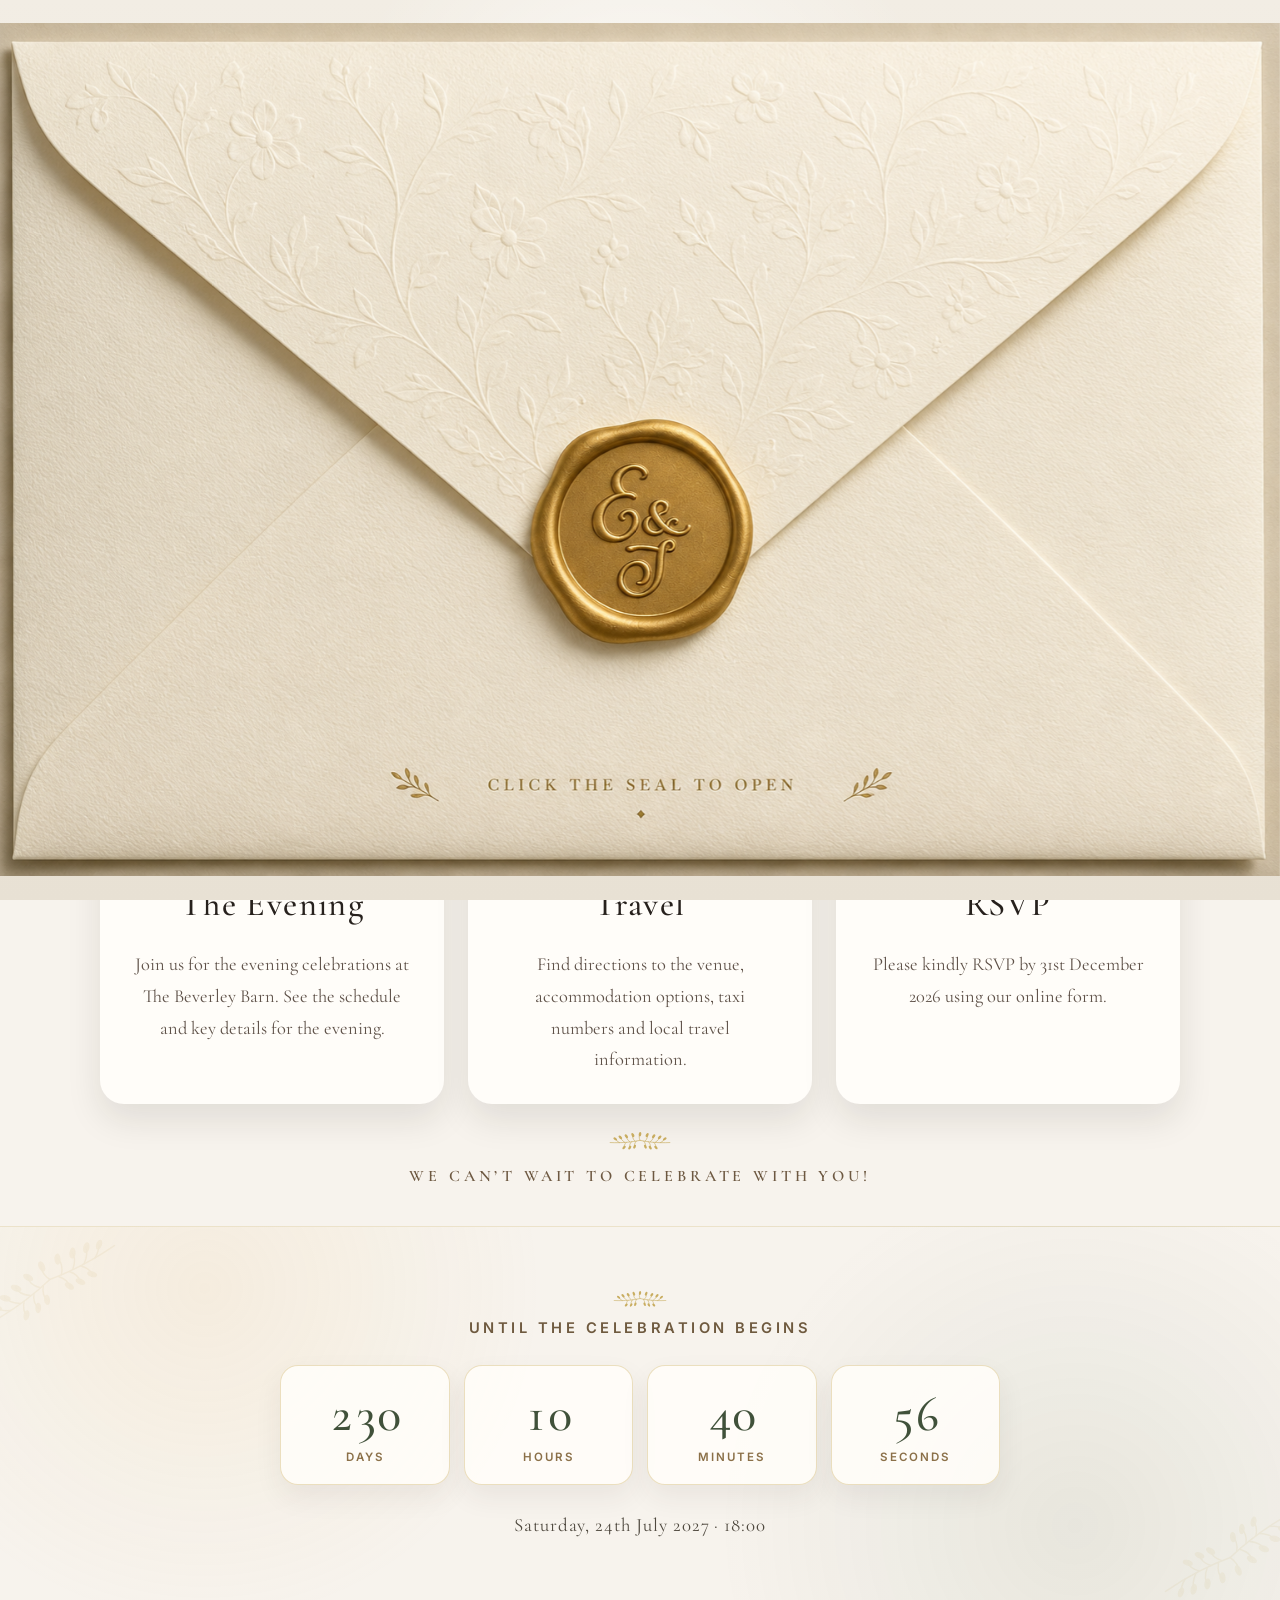
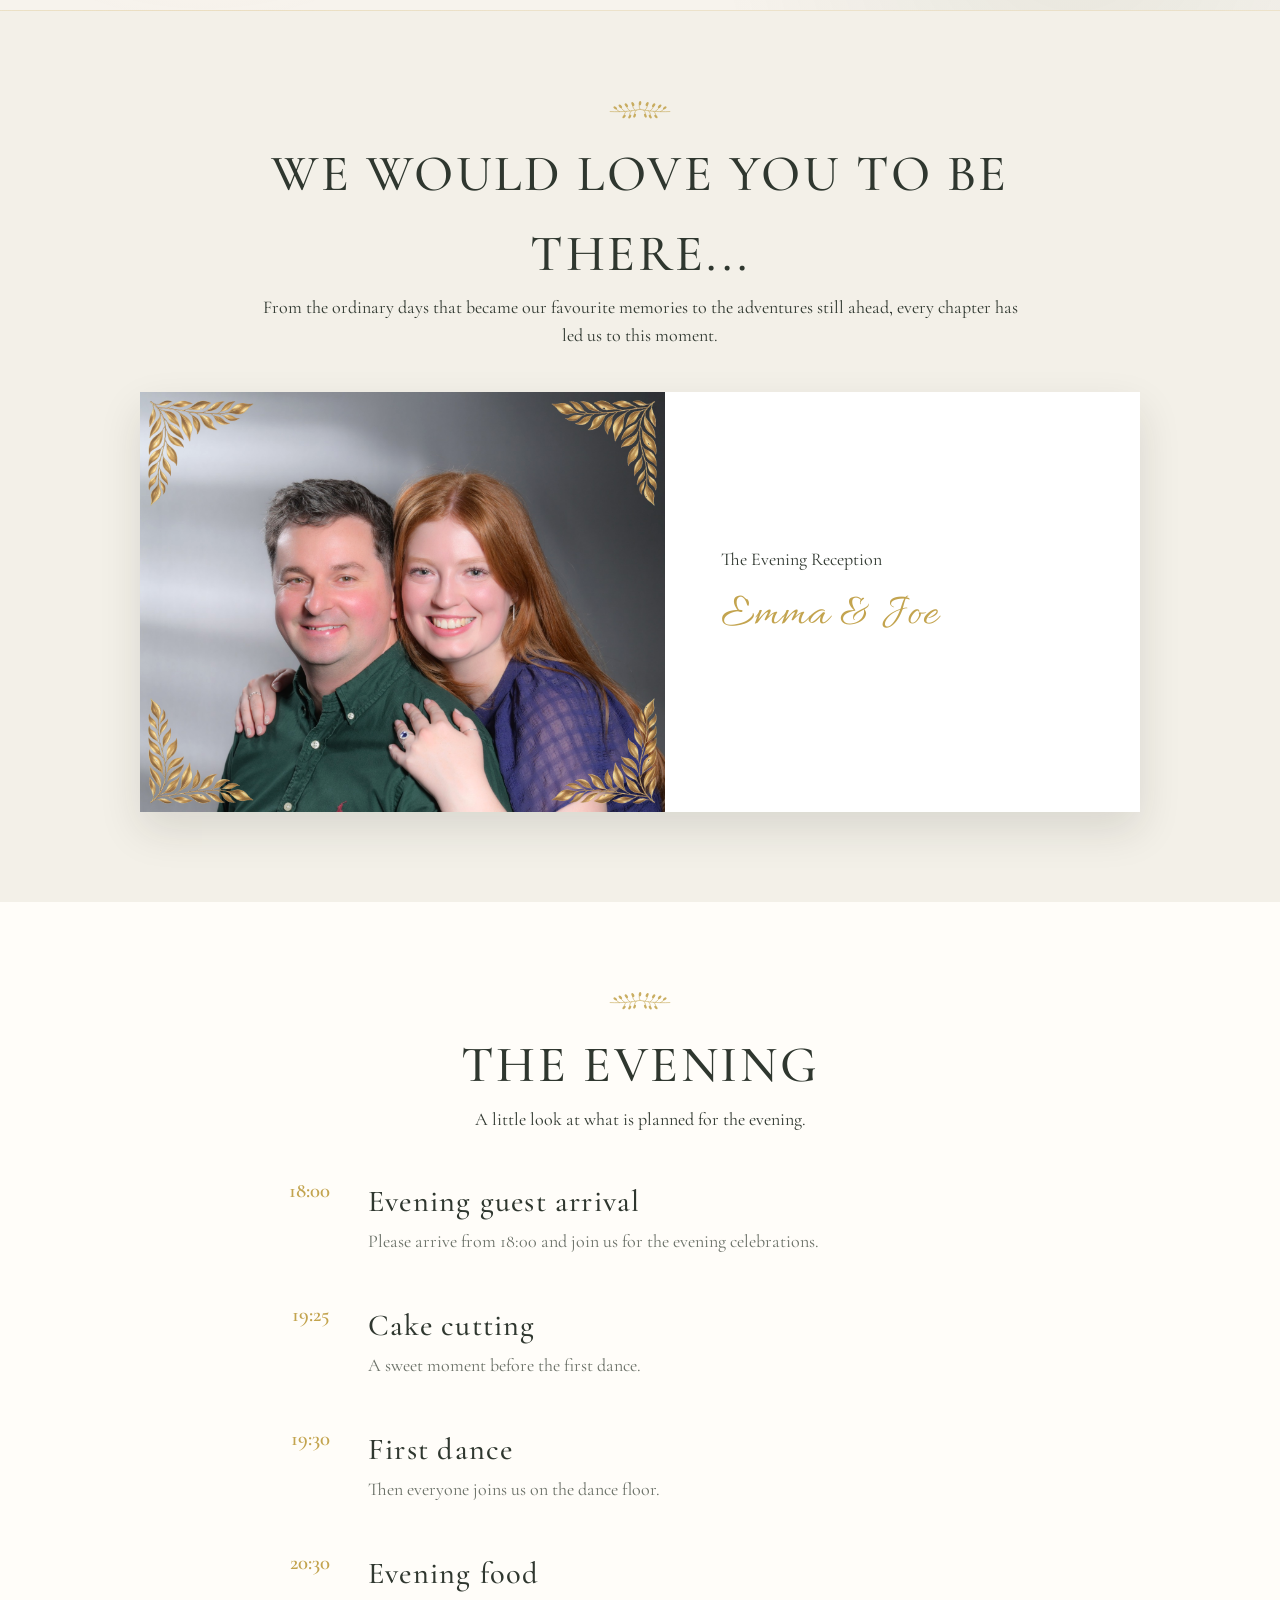
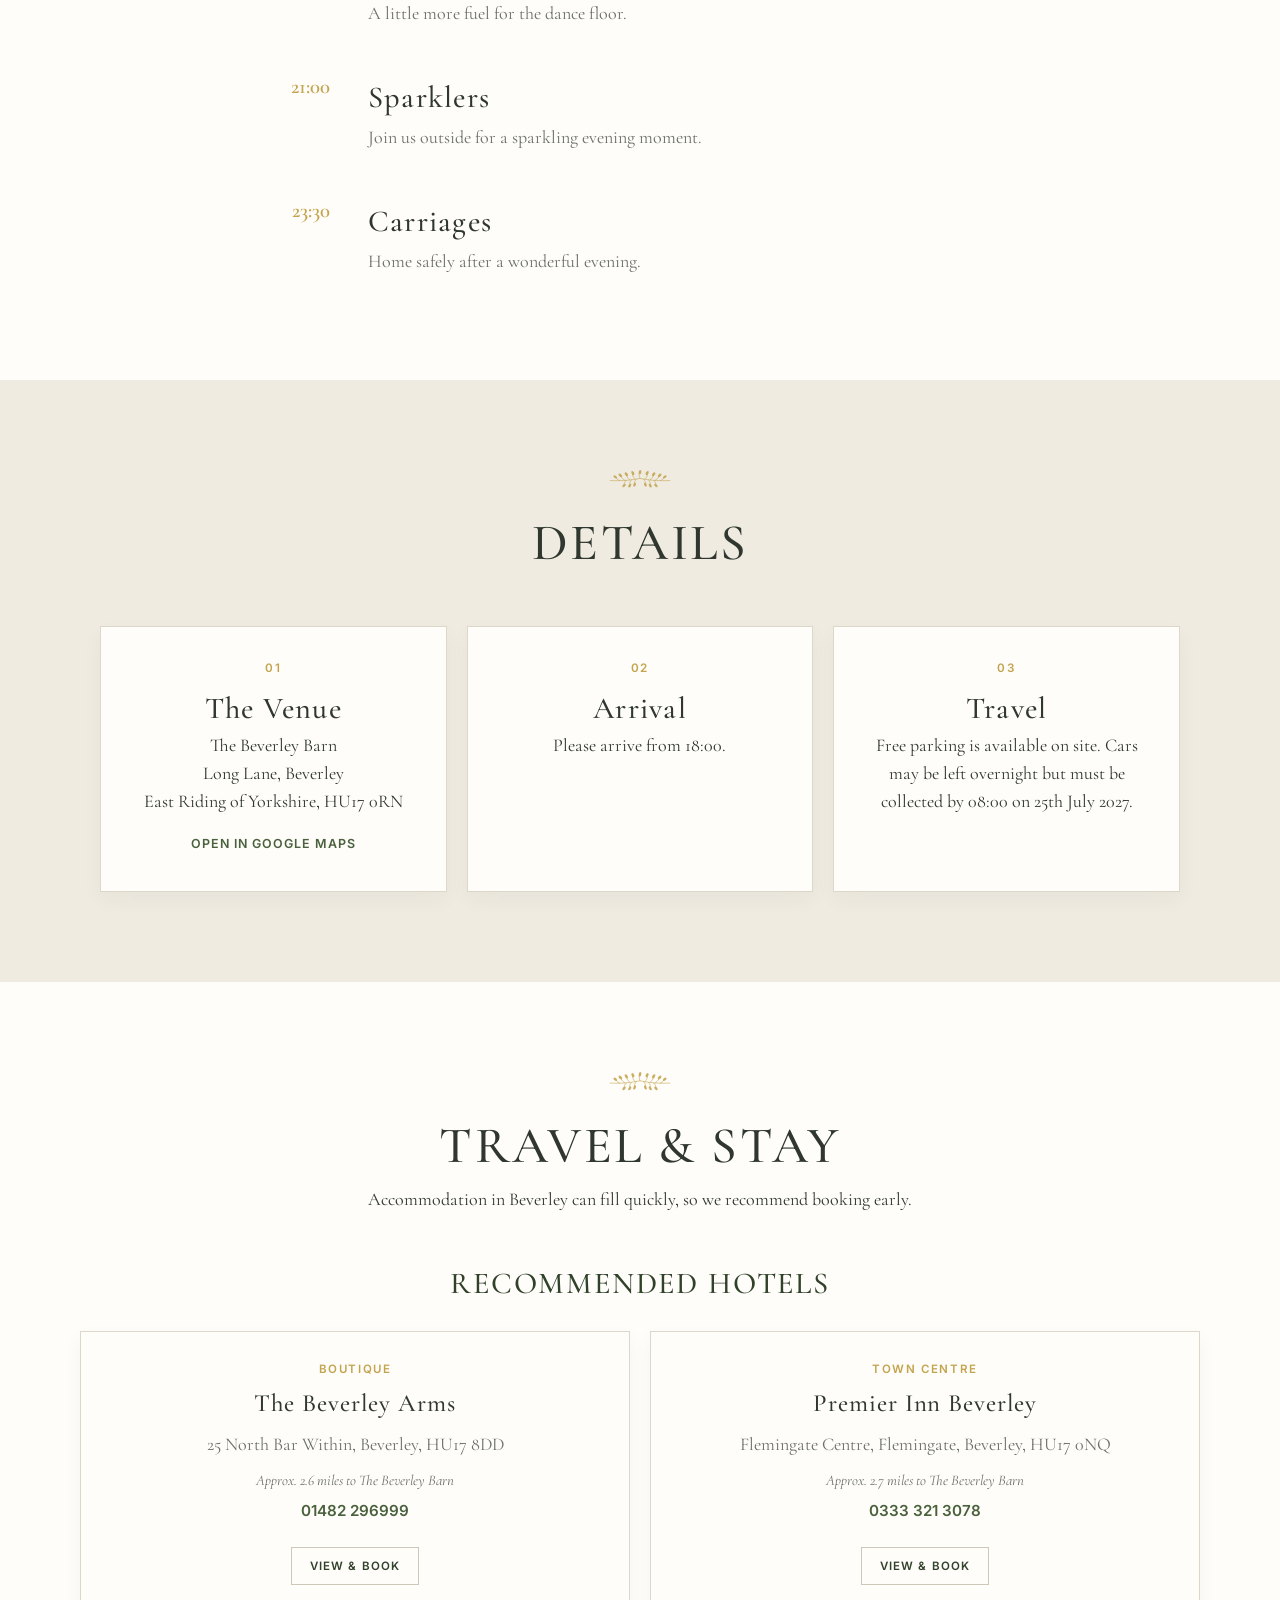
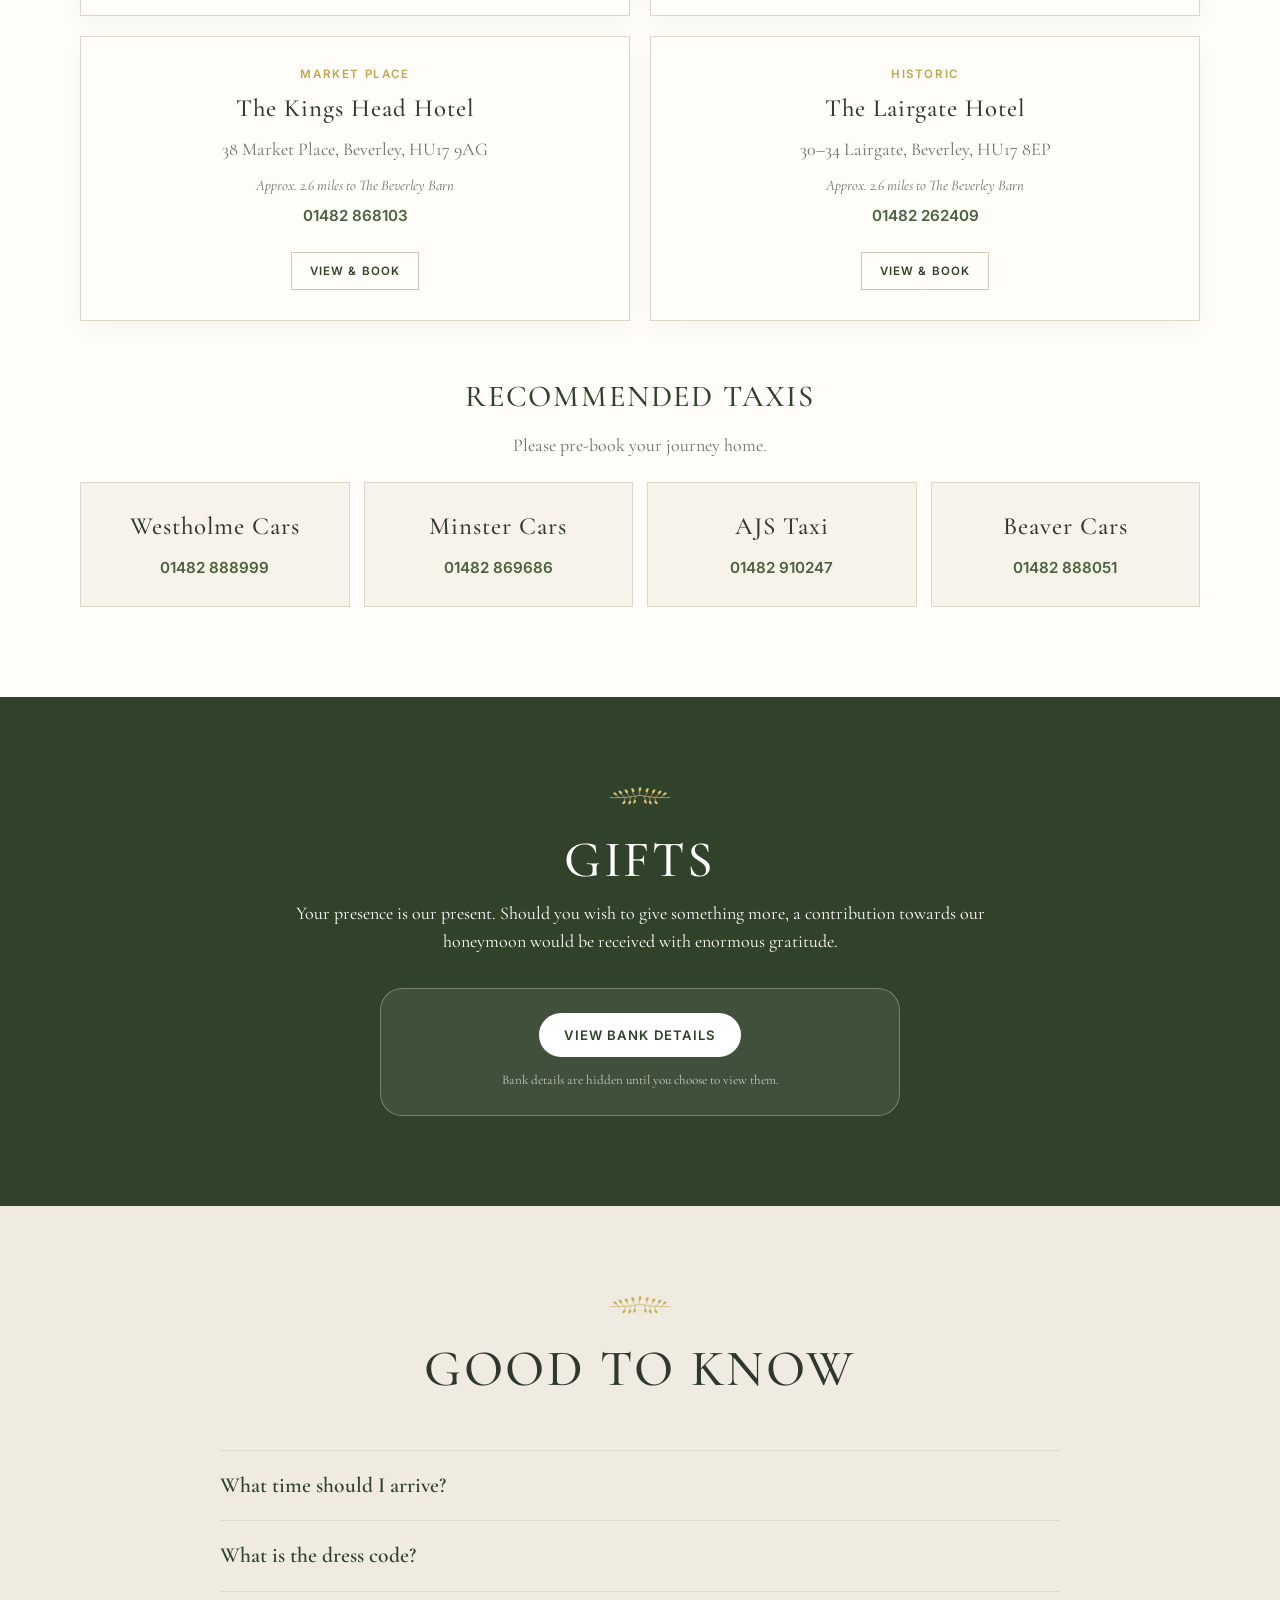
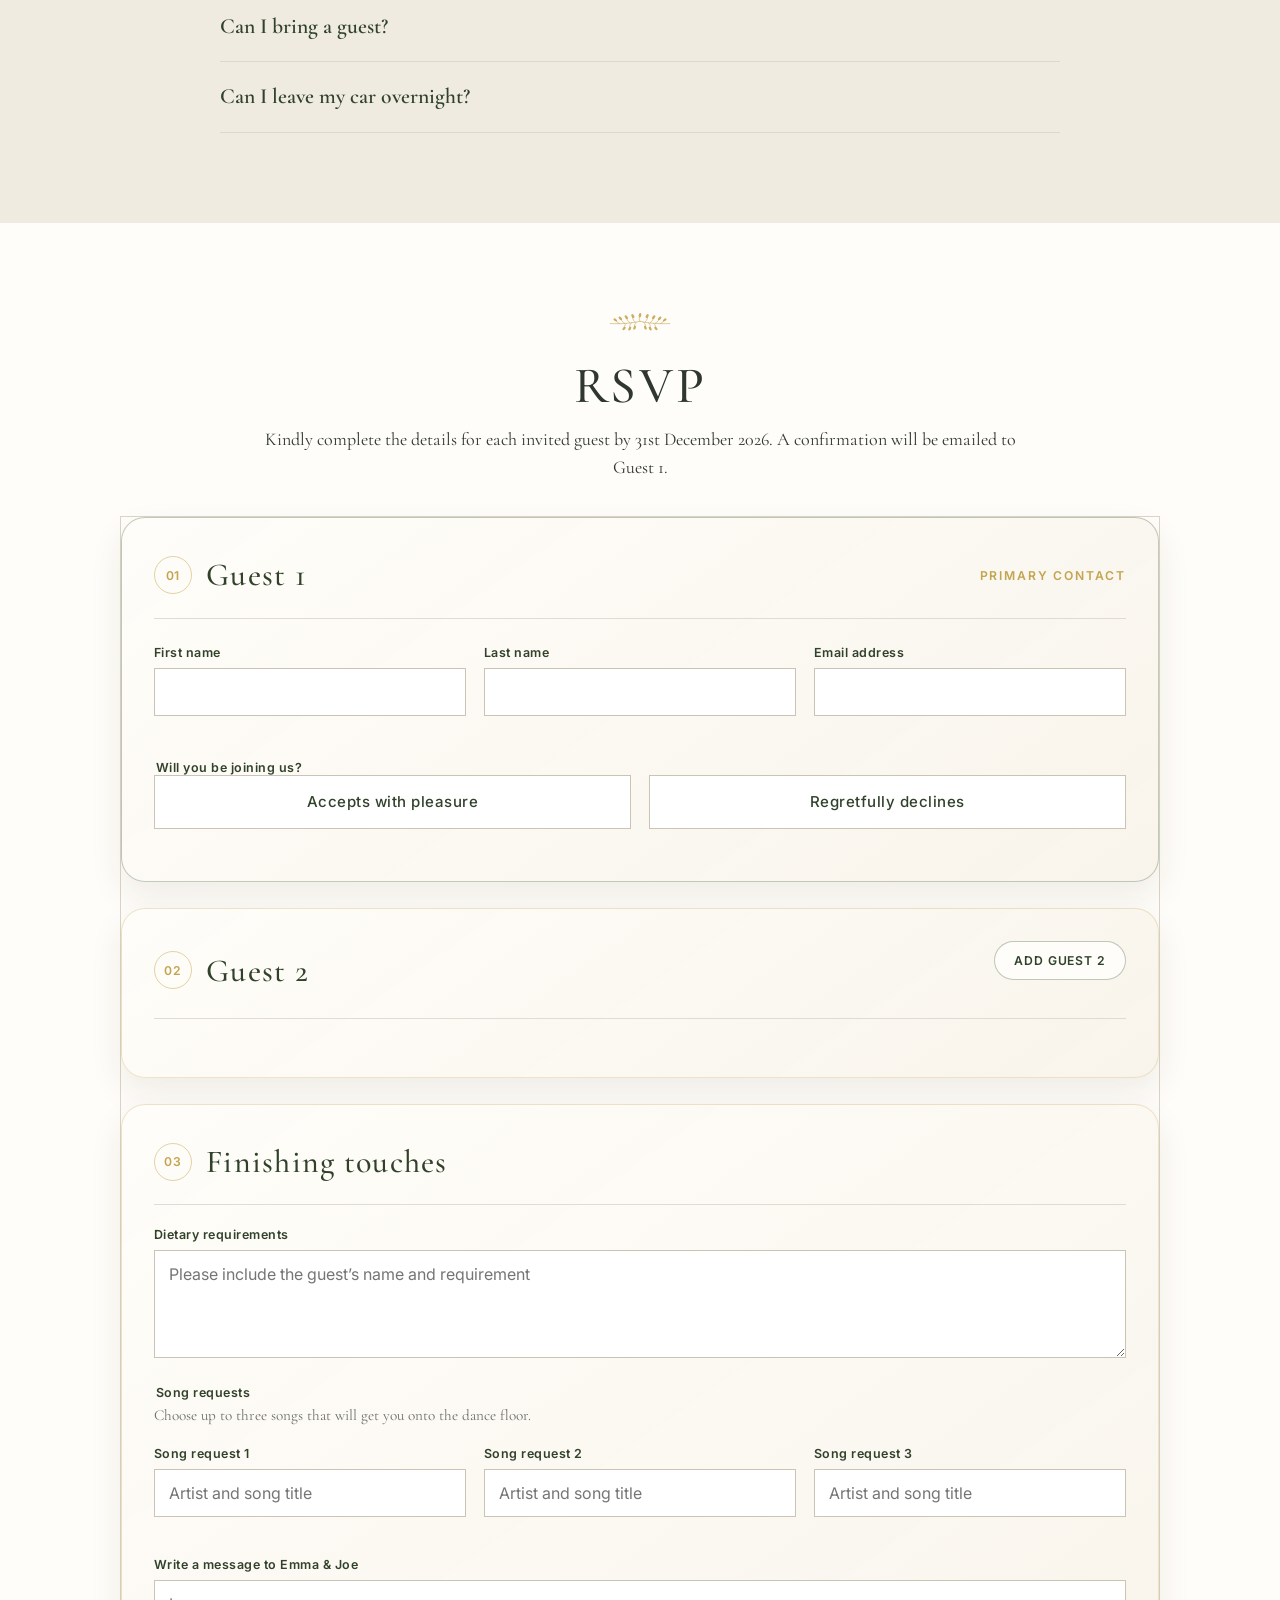
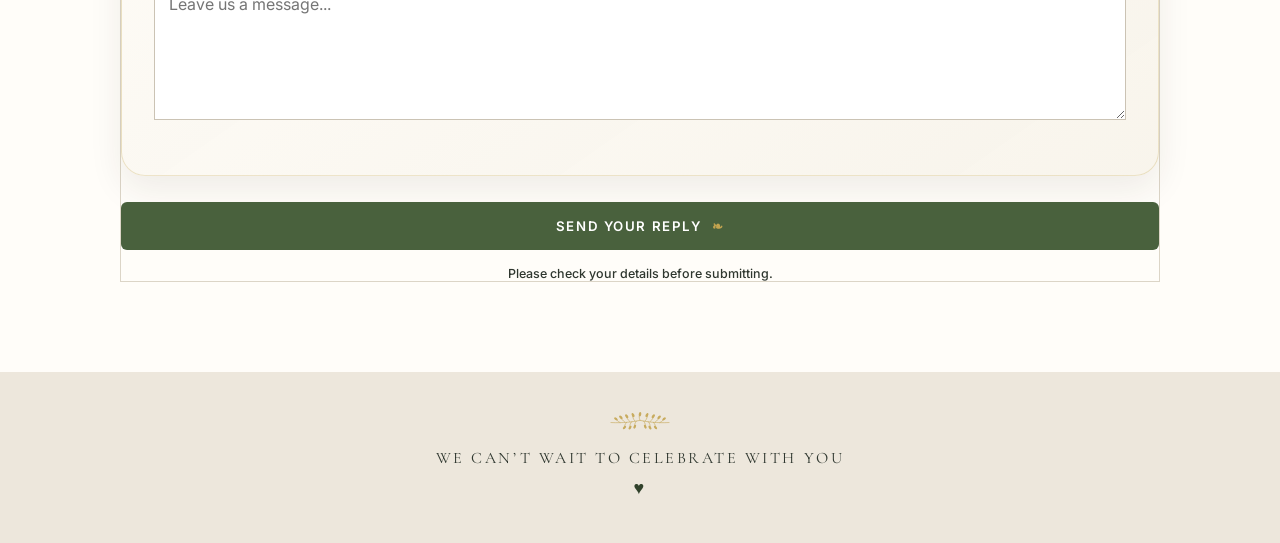
==== commit c168647e: "Add files via upload" ====
--- a/evening/index.html
+++ b/evening/index.html
@@ -9,7 +9,7 @@
 <title>Emma &amp; Joe | Evening Celebration | 24 July 2027</title>
 <link href="https://fonts.googleapis.com" rel="preconnect"/>
 <link crossorigin="" href="https://fonts.gstatic.com" rel="preconnect"/>
-<link href="https://fonts.googleapis.com/css2?family=Allura&family=Cormorant+Garamond:wght@400;500;600;700&family=Inter:wght@300;400;500;600&display=swap" rel="stylesheet"/>
+<link href="https://fonts.googleapis.com/css2?family=Allura&amp;family=Cormorant+Garamond:wght@400;500;600;700&amp;family=Inter:wght@300;400;500;600&amp;display=swap" rel="stylesheet"/>
 <link href="../styles.css?v=536" rel="stylesheet"/>
 <style>
 .drinks-course .menu-options{grid-template-columns:repeat(4,minmax(0,1fr));gap:8px}
@@ -104,7 +104,7 @@
 </svg>
 </span>
 <h3>RSVP</h3>
-<p>Please kindly RSVP by 31st October 2026 using our online form.</p>
+<p>Please kindly RSVP by 31st December 2026 using our online form.</p>
 </a>
 </div>
 <div class="v523-homepage-footer">
@@ -152,7 +152,7 @@
 <span aria-hidden="true" class="story-corner br"></span>
 </div>
 <div class="story-copy">
-<p>We cannot wait to celebrate with the people we love most as we begin married life together.</p>
+<p>The Evening Reception</p>
 <p class="signature">Emma &amp; Joe</p>
 </div>
 </div>
@@ -251,8 +251,8 @@
 <h2>Gifts</h2>
 <p>Your presence is our present. Should you wish to give something more, a contribution towards our honeymoon would be received with enormous gratitude.</p>
 <div class="gift-details-card">
-<button aria-controls="giftBankDetails" aria-expanded="false" class="gift-reveal-button" id="revealGiftDetails" type="button">View bank details</button>
-<div class="gift-bank-details" hidden="" id="giftBankDetails">
+<button aria-controls="giftBankDetails" aria-expanded="false" class="gift-reveal-button" id="bankDetailsToggle" type="button">View bank details</button>
+<div class="gift-bank-details" hidden="True" id="bankDetailsPanel">
 <div class="gift-detail-row gift-account-name">
 <span>Account name</span>
 <strong>Miss Emma Elizabeth Everett &amp; Mr Joe Toker</strong>
@@ -279,9 +279,9 @@
 </div>
 <div class="accordion reveal">
 <details><summary>What time should I arrive?</summary><p>Please arrive from 18:00.</p></details>
-<details><summary>What is the dress code?</summary><p>Formal wedding guest attire.</p></details>
+<details><summary>What is the dress code?</summary><p>Party</p></details>
 <details><summary>Can I bring a guest?</summary><p>Your invitation confirms the number of places reserved for your household.</p></details>
-<details><summary>Confetti</summary><p>Biodegradable confetti will be provided. Please do not bring your own.</p></details>
+
 <details><summary>Can I leave my car overnight?</summary><p>Yes. Cars may be left overnight at the owner’s risk, but they must be collected by 08:00 on 25th July 2027.</p></details>
 </div>
 </section>
@@ -289,7 +289,7 @@
 <div class="section-heading reveal narrow">
 <img alt="" class="sprig" src="../assets/sprig.svg"/>
 <h2>RSVP</h2>
-<p>Kindly complete the details for each invited guest by 31st October 2026. A confirmation will be emailed to Guest 1.</p>
+<p>Kindly complete the details for each invited guest by 31st December 2026. A confirmation will be emailed to Guest 1.</p>
 </div>
 <form class="form rsvp-form-v525 reveal" id="form">
 <section class="rsvp-guest-card is-primary" data-guest="1">
@@ -329,47 +329,11 @@
 </fieldset>
 </div>
 </section>
-<section class="rsvp-guest-card optional-guest" data-guest="3">
-<div class="guest-card-heading">
-<div><span class="guest-number">03</span><h3>Guest 3</h3></div>
-<label class="guest-toggle"><input class="guest-enable" data-enable-guest="3" type="checkbox"/><span>Add guest 3</span></label>
-</div>
-<div class="guest-fields" data-fields-for="3" hidden="">
-<div class="form-row">
-<label>First name<input autocomplete="given-name" disabled="" name="guest3FirstName" type="text"/></label>
-<label>Last name<input autocomplete="family-name" disabled="" name="guest3LastName" type="text"/></label>
-</div>
-<fieldset class="attendance-fieldset">
-<legend>Will you be joining us?</legend>
-<div class="choices attendance-choices">
-<label><input disabled="" name="guest3Attending" type="radio" value="Yes"/><span>Accepts with pleasure</span></label>
-<label><input disabled="" name="guest3Attending" type="radio" value="No"/><span>Regretfully declines</span></label>
-</div>
-</fieldset>
-</div>
-</section>
-<section class="rsvp-guest-card optional-guest" data-guest="4">
-<div class="guest-card-heading">
-<div><span class="guest-number">04</span><h3>Guest 4</h3></div>
-<label class="guest-toggle"><input class="guest-enable" data-enable-guest="4" type="checkbox"/><span>Add guest 4</span></label>
-</div>
-<div class="guest-fields" data-fields-for="4" hidden="">
-<div class="form-row">
-<label>First name<input autocomplete="given-name" disabled="" name="guest4FirstName" type="text"/></label>
-<label>Last name<input autocomplete="family-name" disabled="" name="guest4LastName" type="text"/></label>
-</div>
-<fieldset class="attendance-fieldset">
-<legend>Will you be joining us?</legend>
-<div class="choices attendance-choices">
-<label><input disabled="" name="guest4Attending" type="radio" value="Yes"/><span>Accepts with pleasure</span></label>
-<label><input disabled="" name="guest4Attending" type="radio" value="No"/><span>Regretfully declines</span></label>
-</div>
-</fieldset>
-</div>
-</section>
+
+
 <section class="rsvp-extra-card">
 <div class="guest-card-heading compact">
-<div><span class="guest-number">05</span><h3>Finishing touches</h3></div>
+<div><span class="guest-number">03</span><h3>Finishing touches</h3></div>
 </div>
 <label>Dietary requirements<textarea name="dietary" placeholder="Please include the guest’s name and requirement" rows="4"></textarea></label>
 <fieldset class="song-requests premium-song-requests">
@@ -405,5 +369,25 @@
 </div>
 <script src="config.js"></script>
 <script src="script.js?v=2"></script>
-</body>
+<script>
+document.addEventListener('DOMContentLoaded', function () {
+  const button = document.getElementById('bankDetailsToggle');
+  const panel = document.getElementById('bankDetailsPanel');
+  if (!button || !panel) return;
+
+  button.addEventListener('click', function (event) {
+    event.preventDefault();
+    const opening = panel.hasAttribute('hidden');
+    if (opening) {
+      panel.removeAttribute('hidden');
+      button.setAttribute('aria-expanded', 'true');
+      button.textContent = 'Hide bank details';
+    } else {
+      panel.setAttribute('hidden', '');
+      button.setAttribute('aria-expanded', 'false');
+      button.textContent = 'View bank details';
+    }
+  });
+});
+</script></body>
 </html>
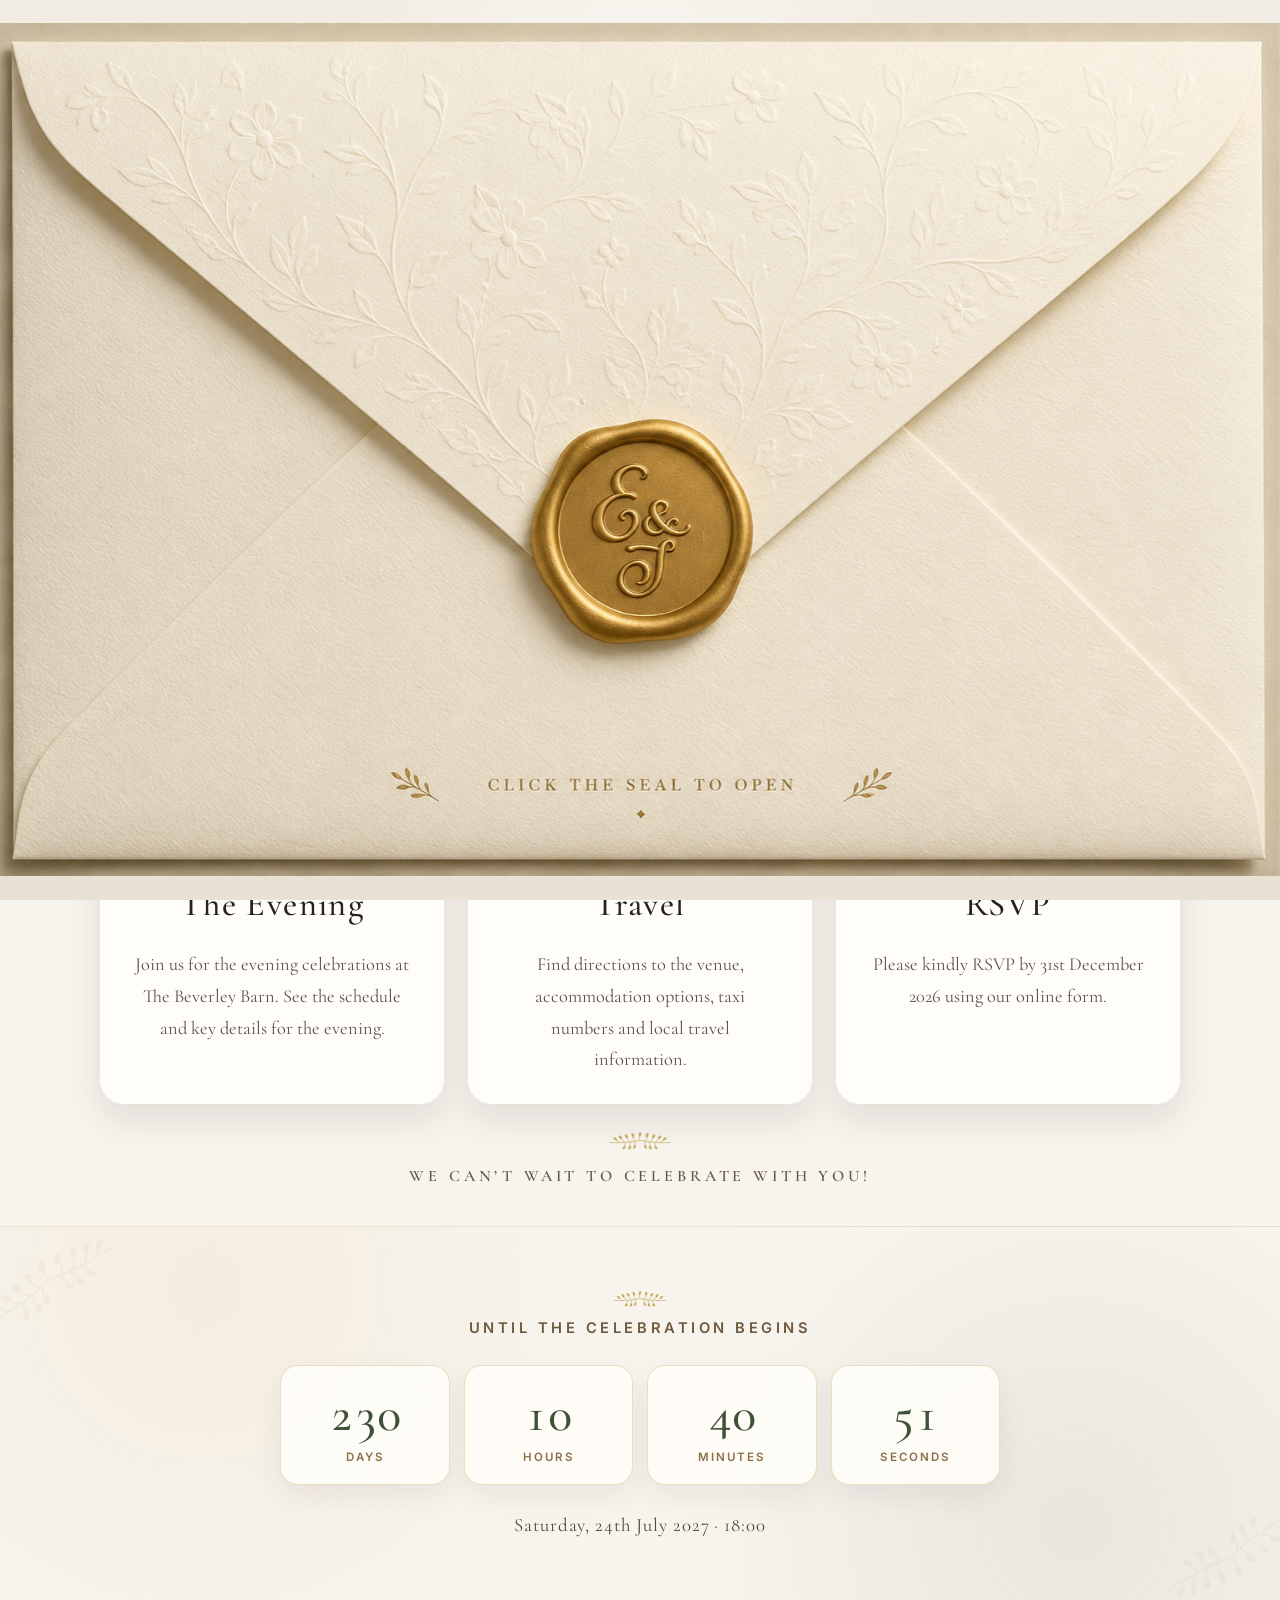
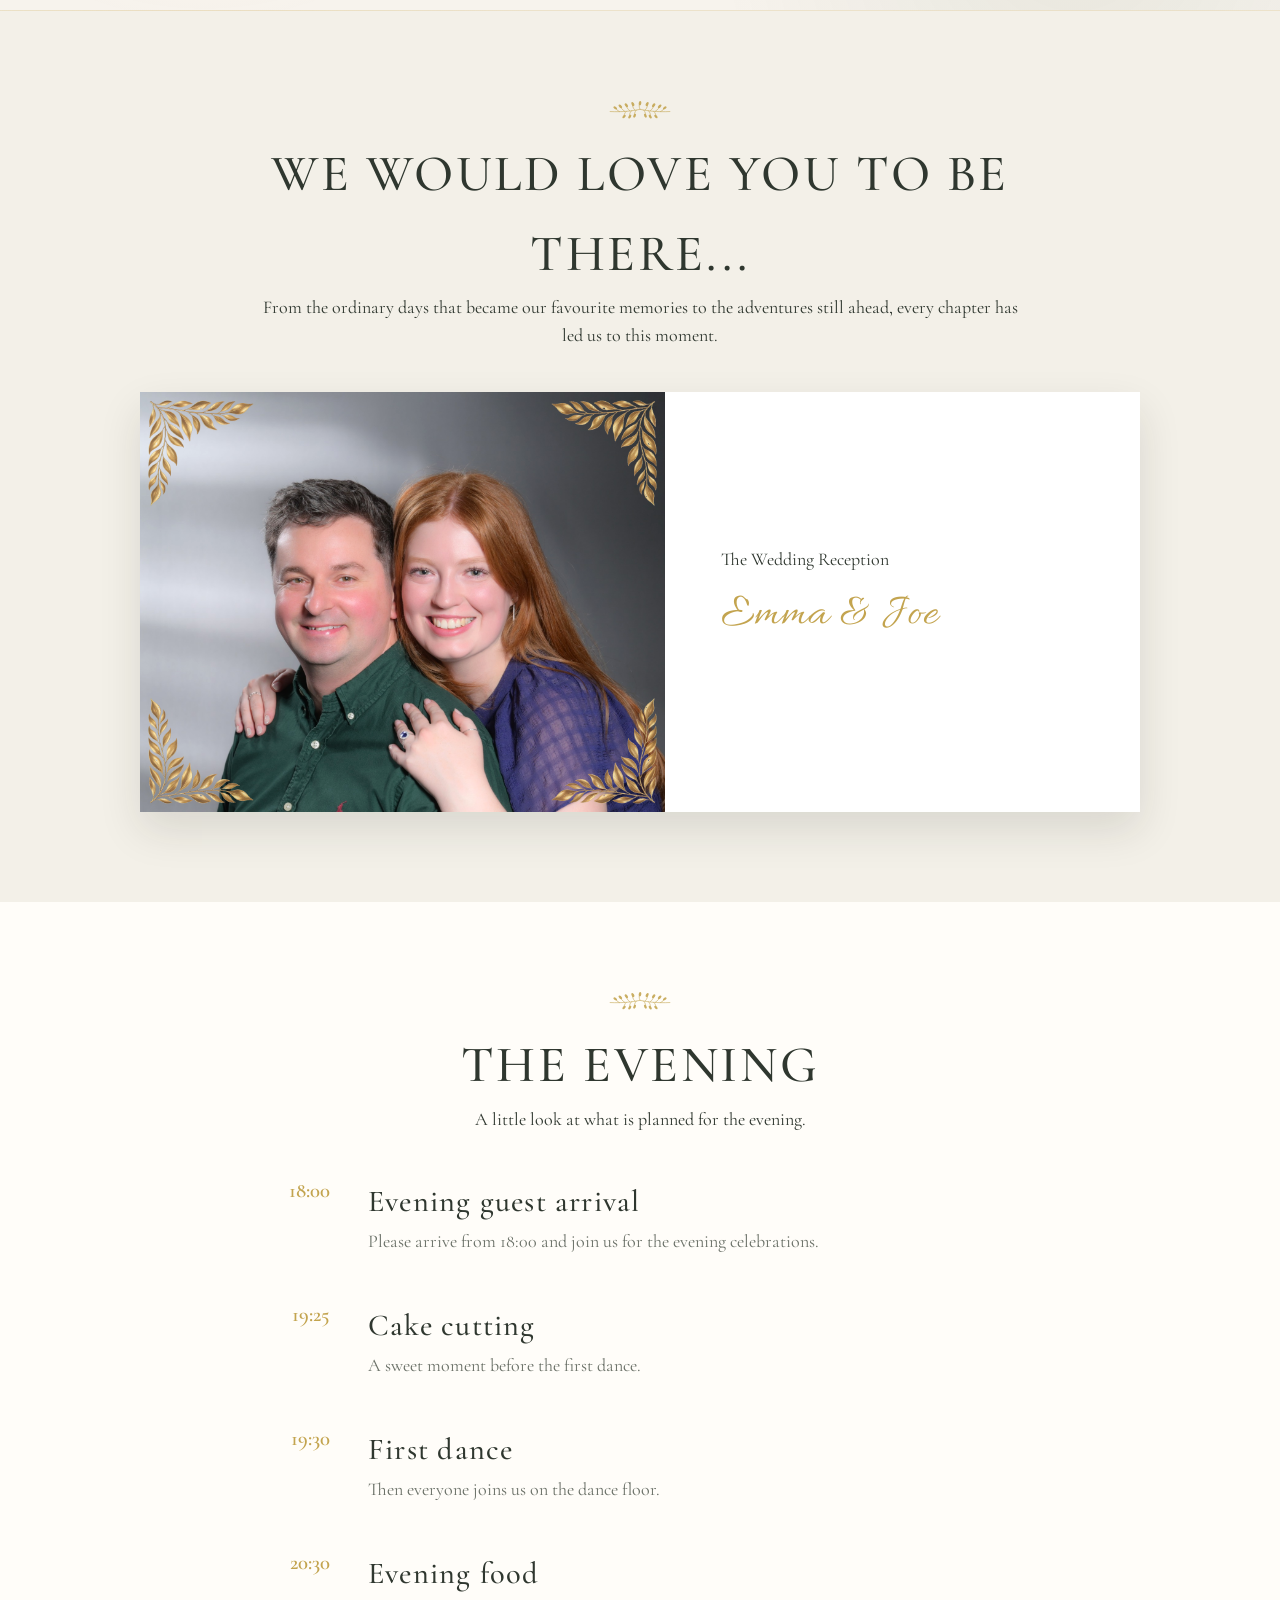
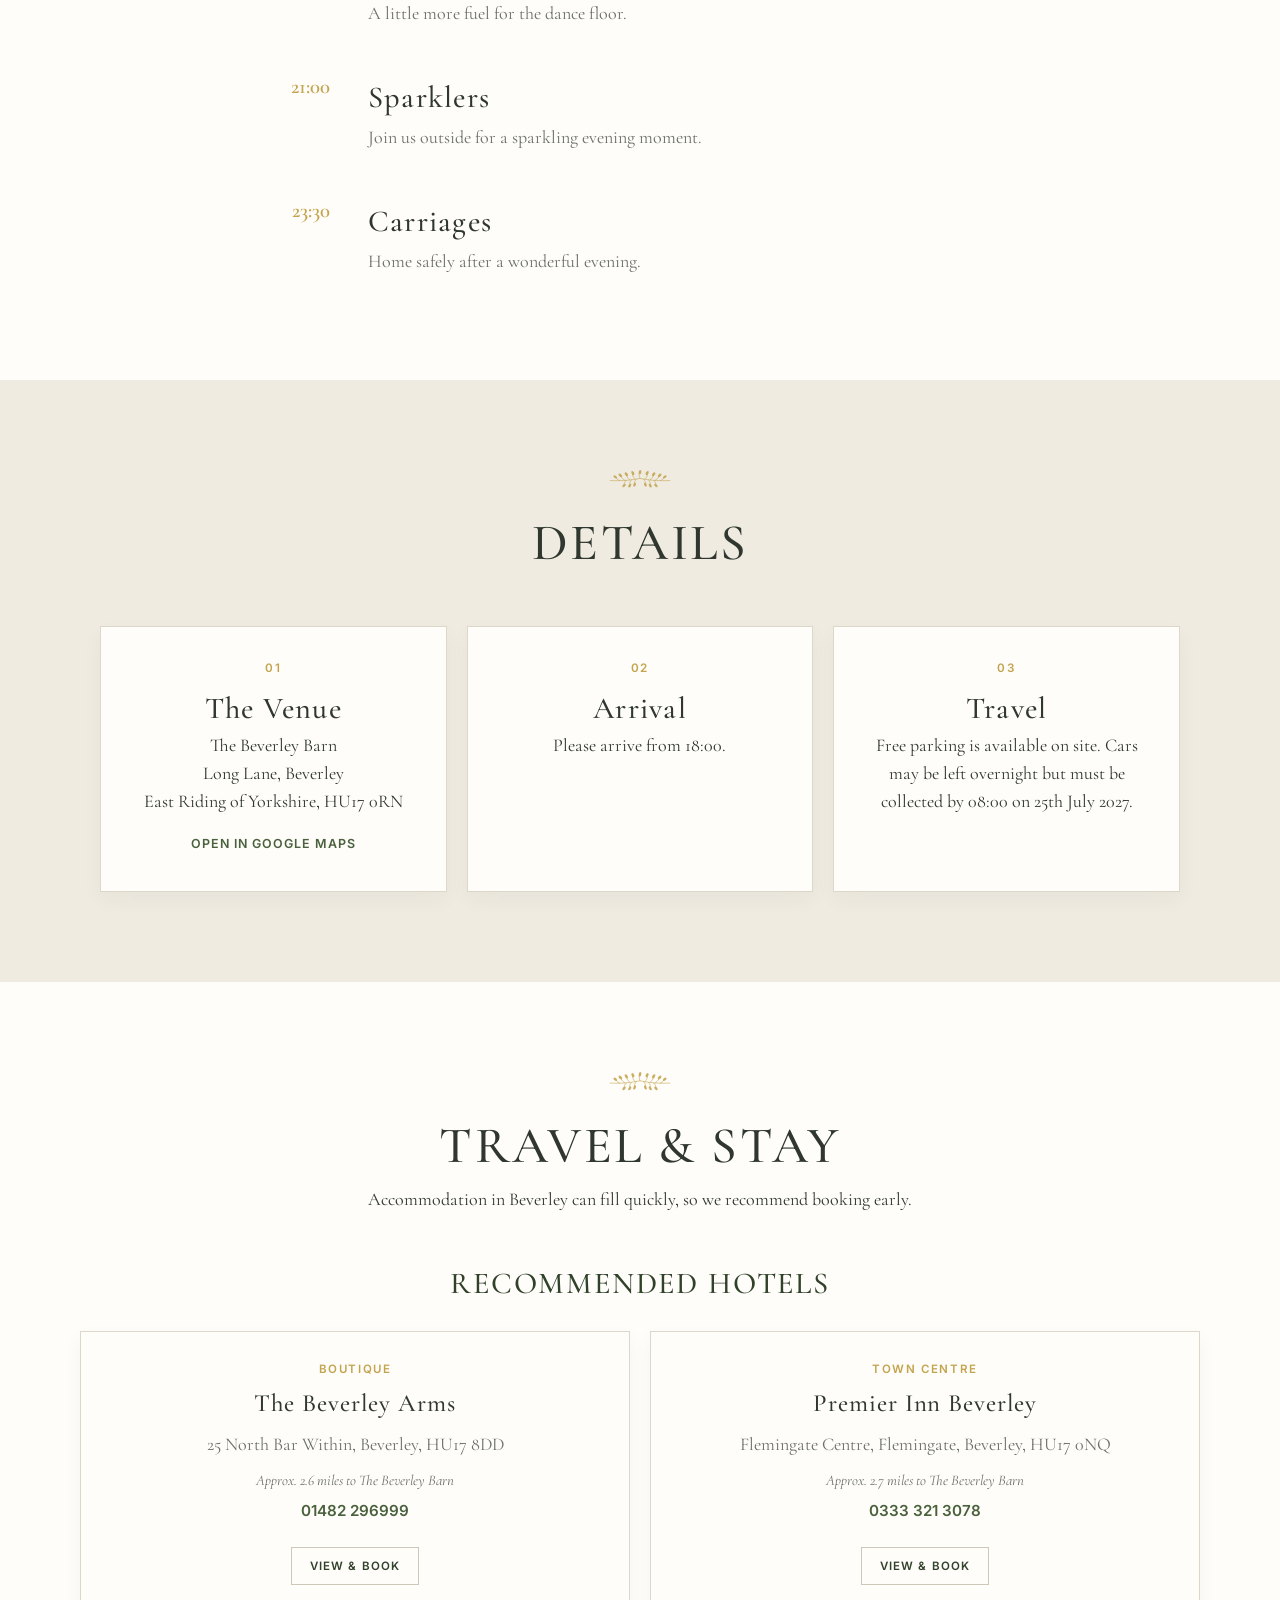
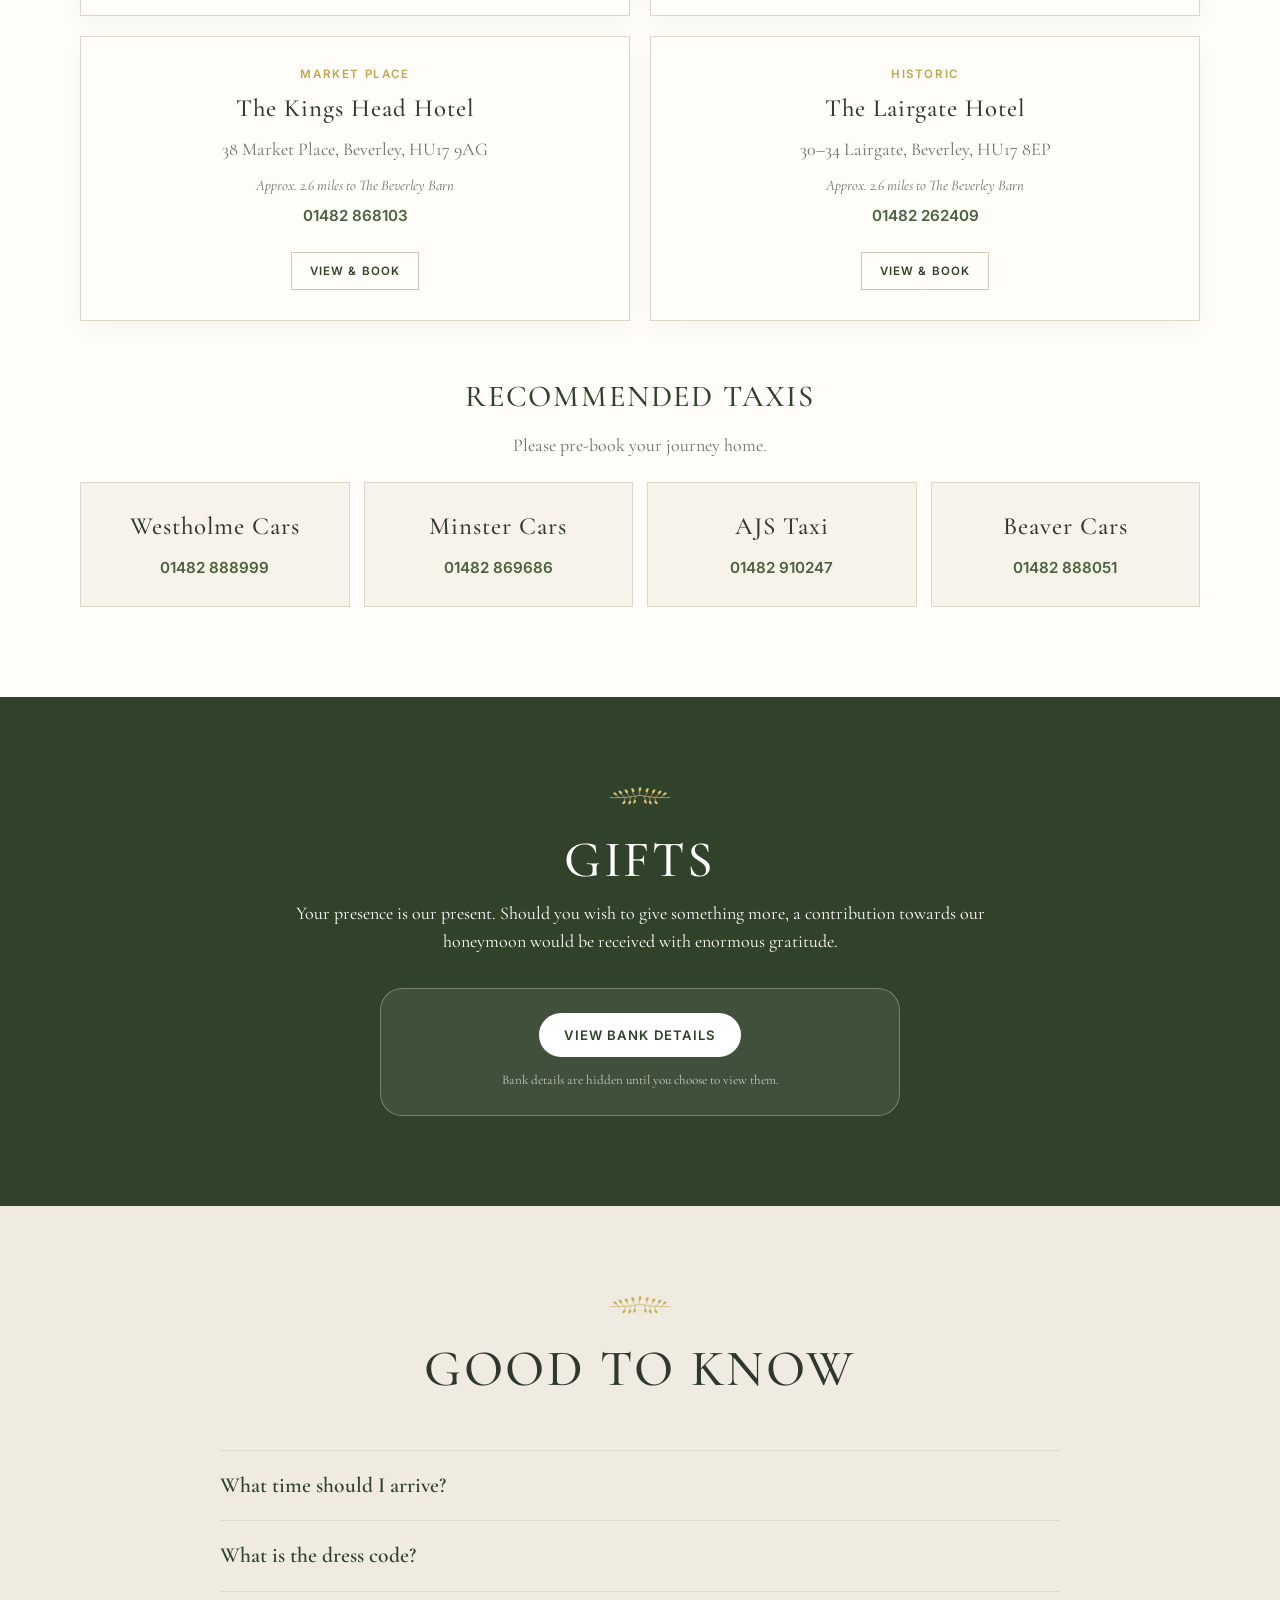
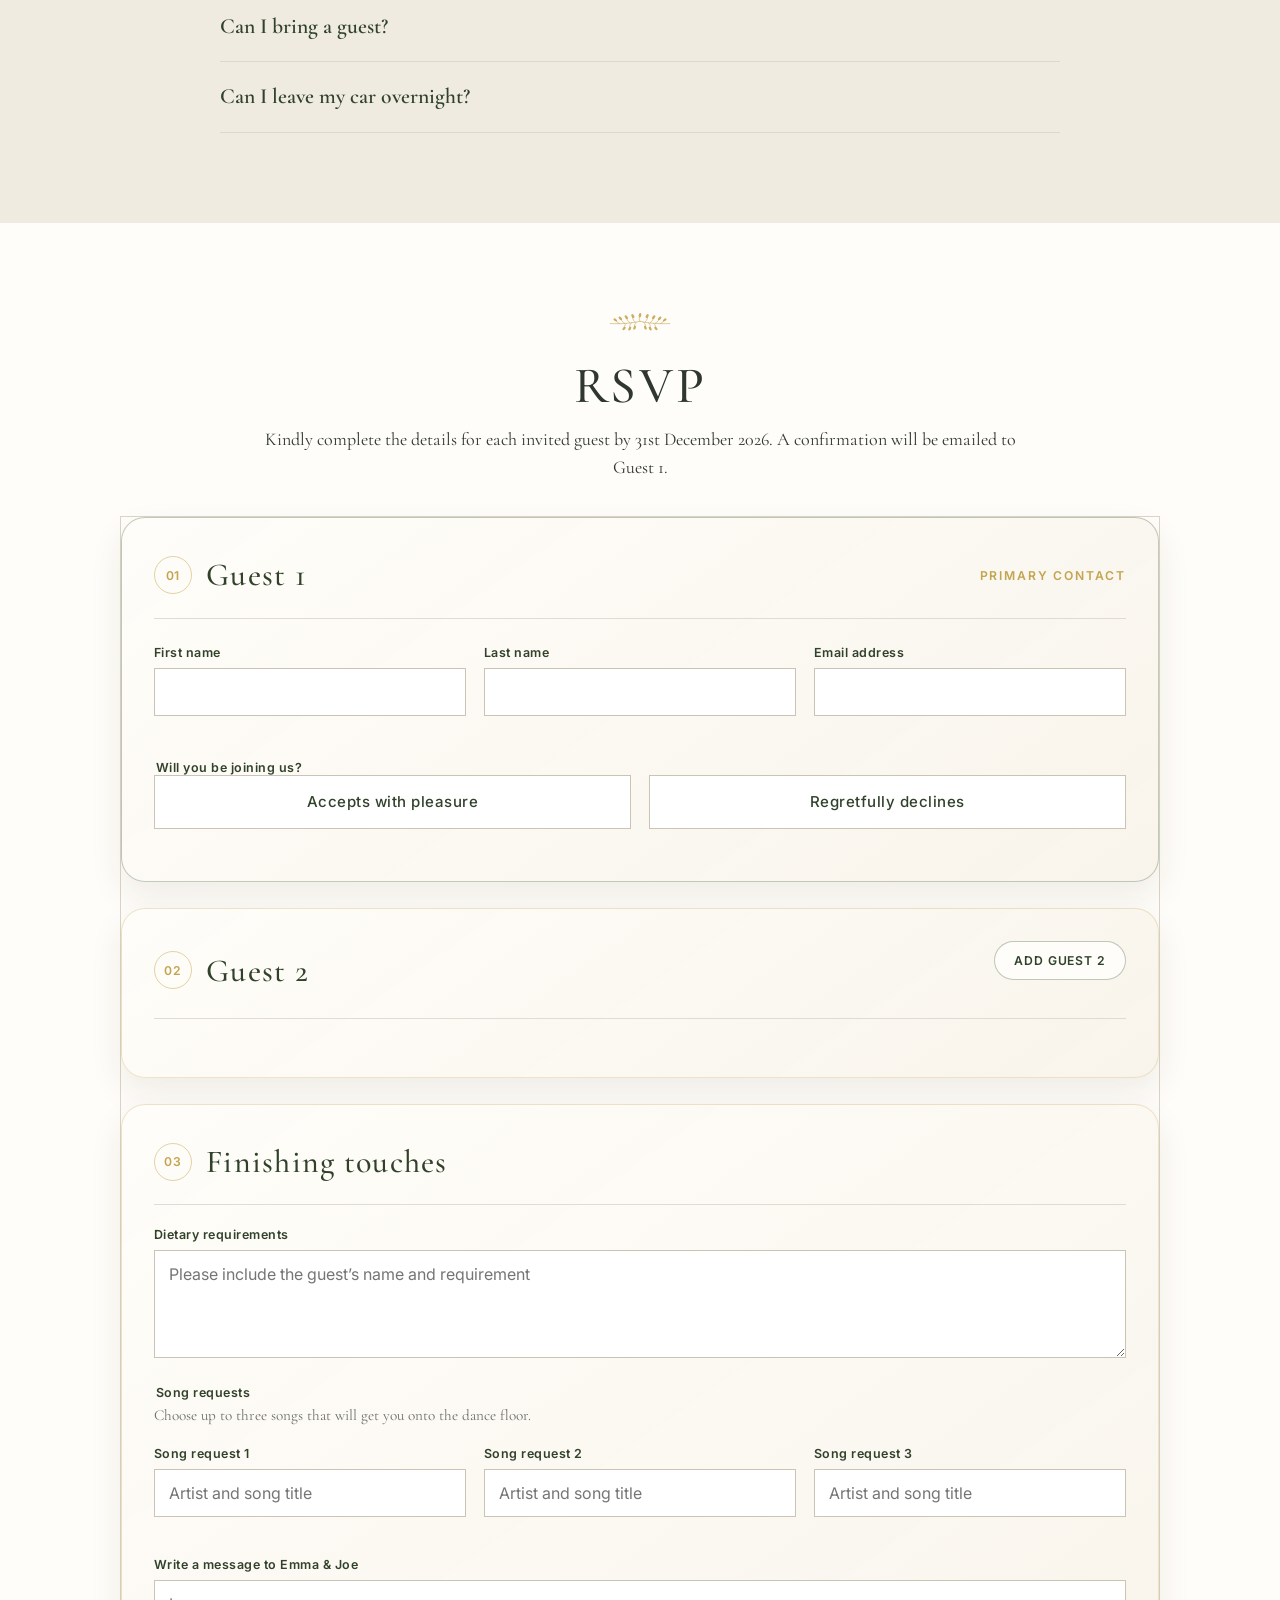
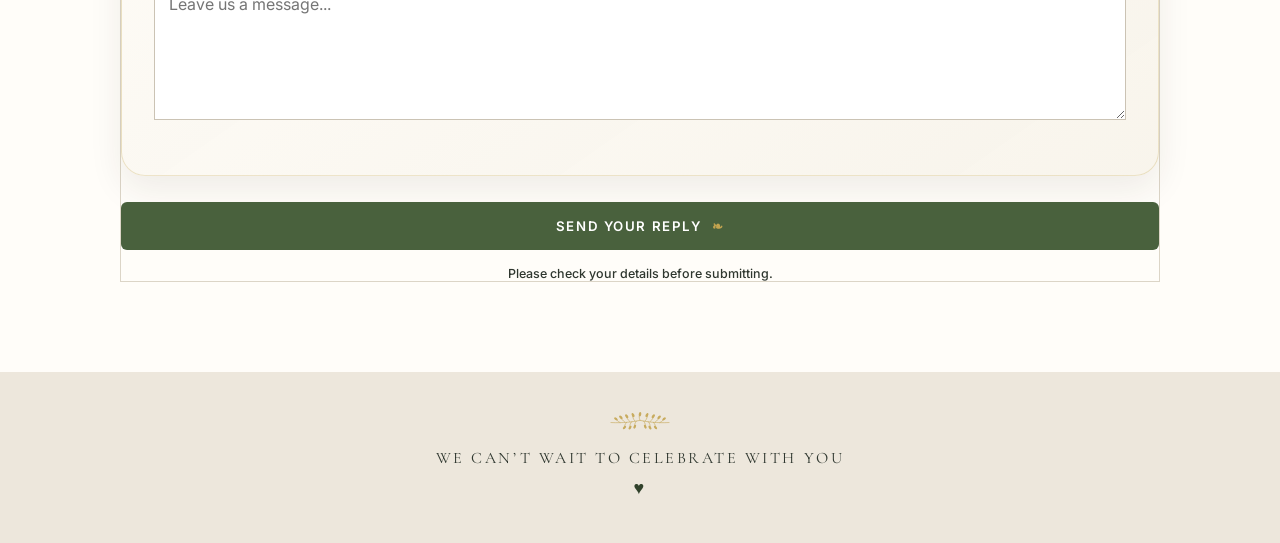
==== commit bec84acc: "Add files via upload" ====
--- a/evening/index.html
+++ b/evening/index.html
@@ -152,7 +152,7 @@
 <span aria-hidden="true" class="story-corner br"></span>
 </div>
 <div class="story-copy">
-<p>The Evening Reception</p>
+<p>The Wedding Reception</p>
 <p class="signature">Emma &amp; Joe</p>
 </div>
 </div>
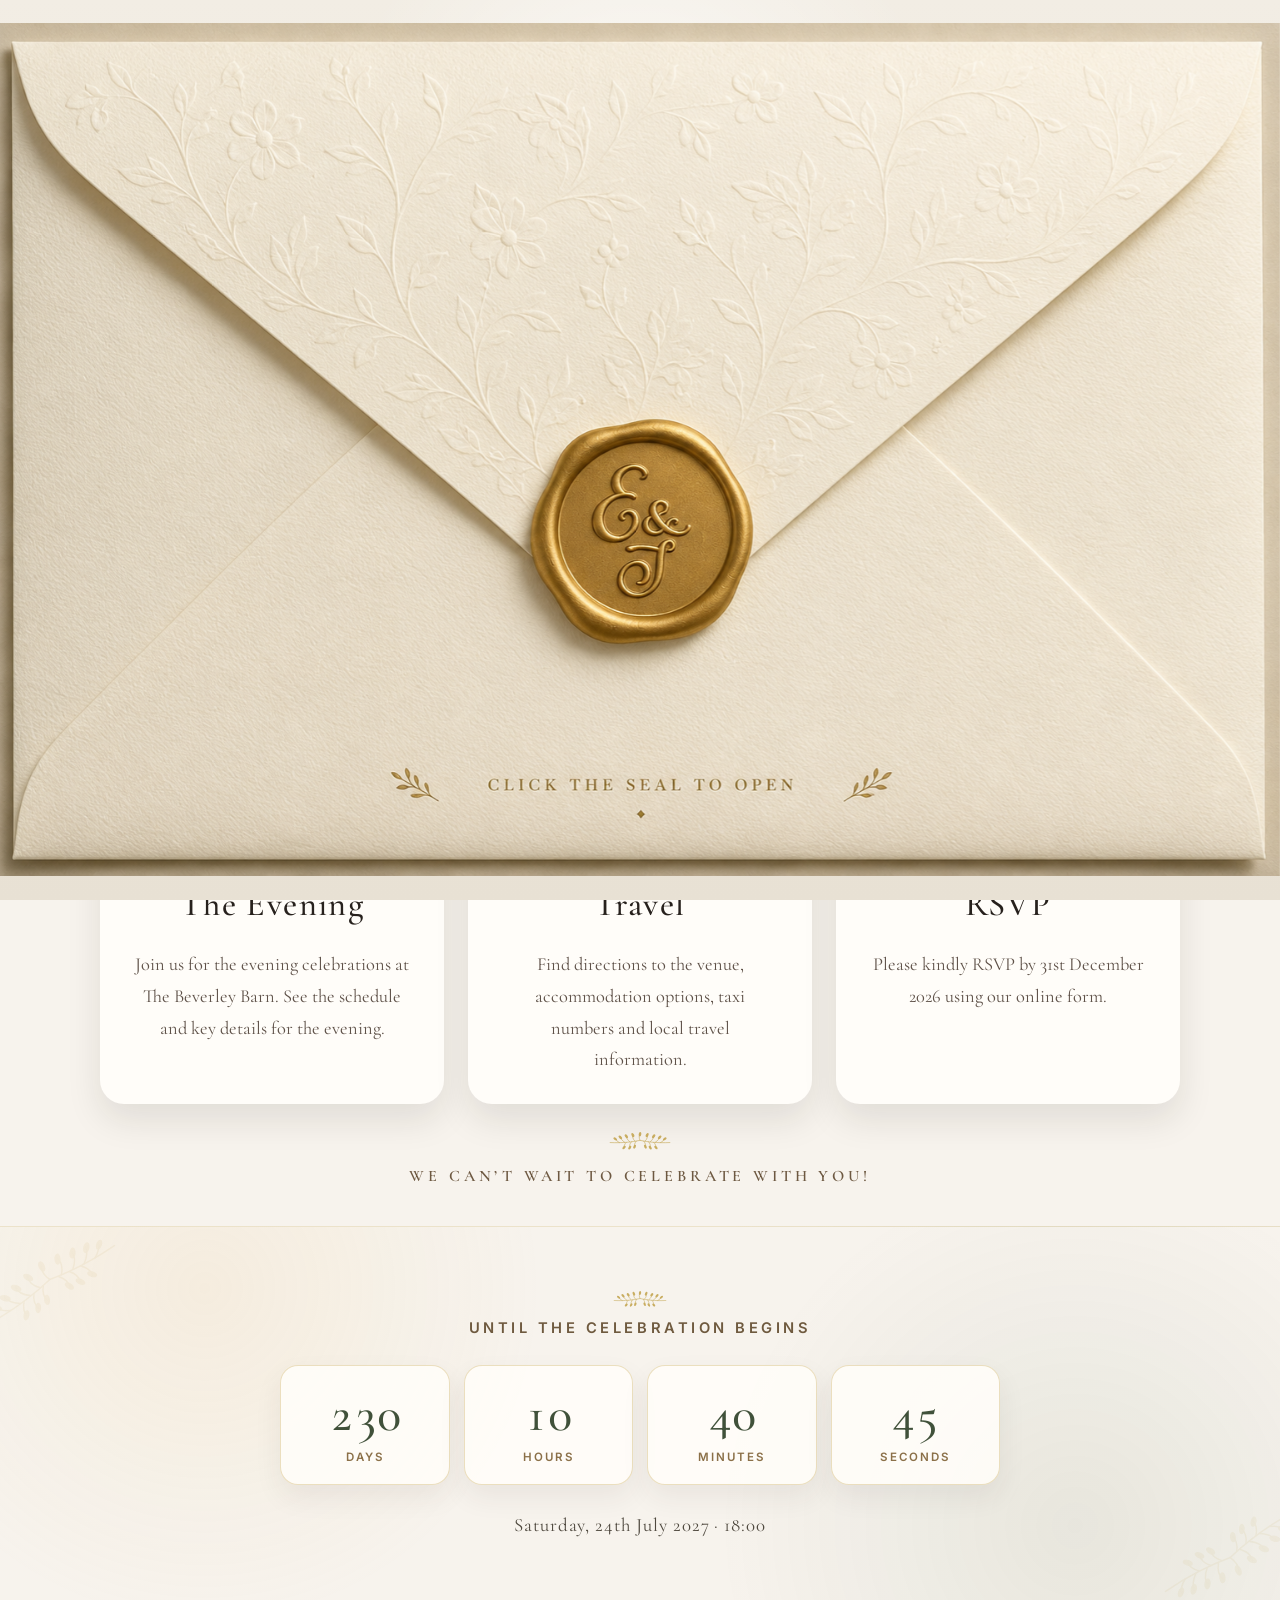
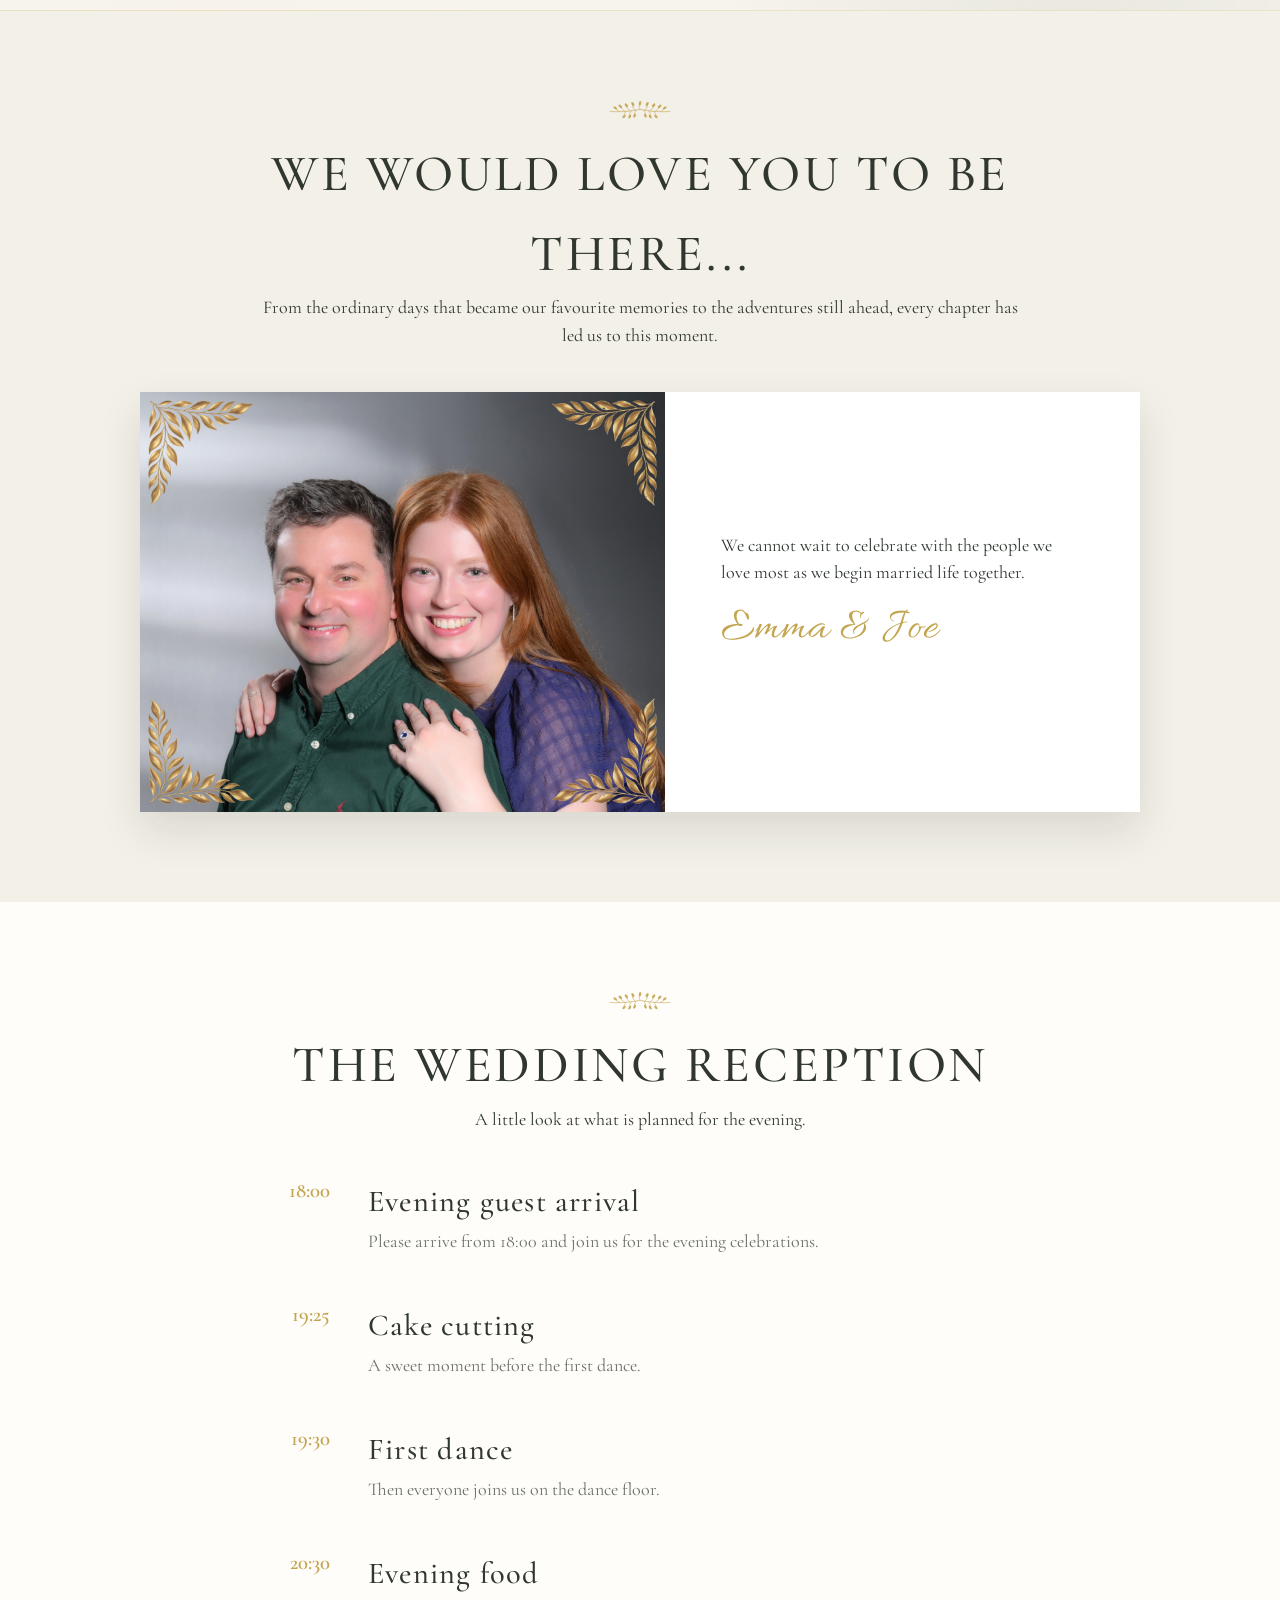
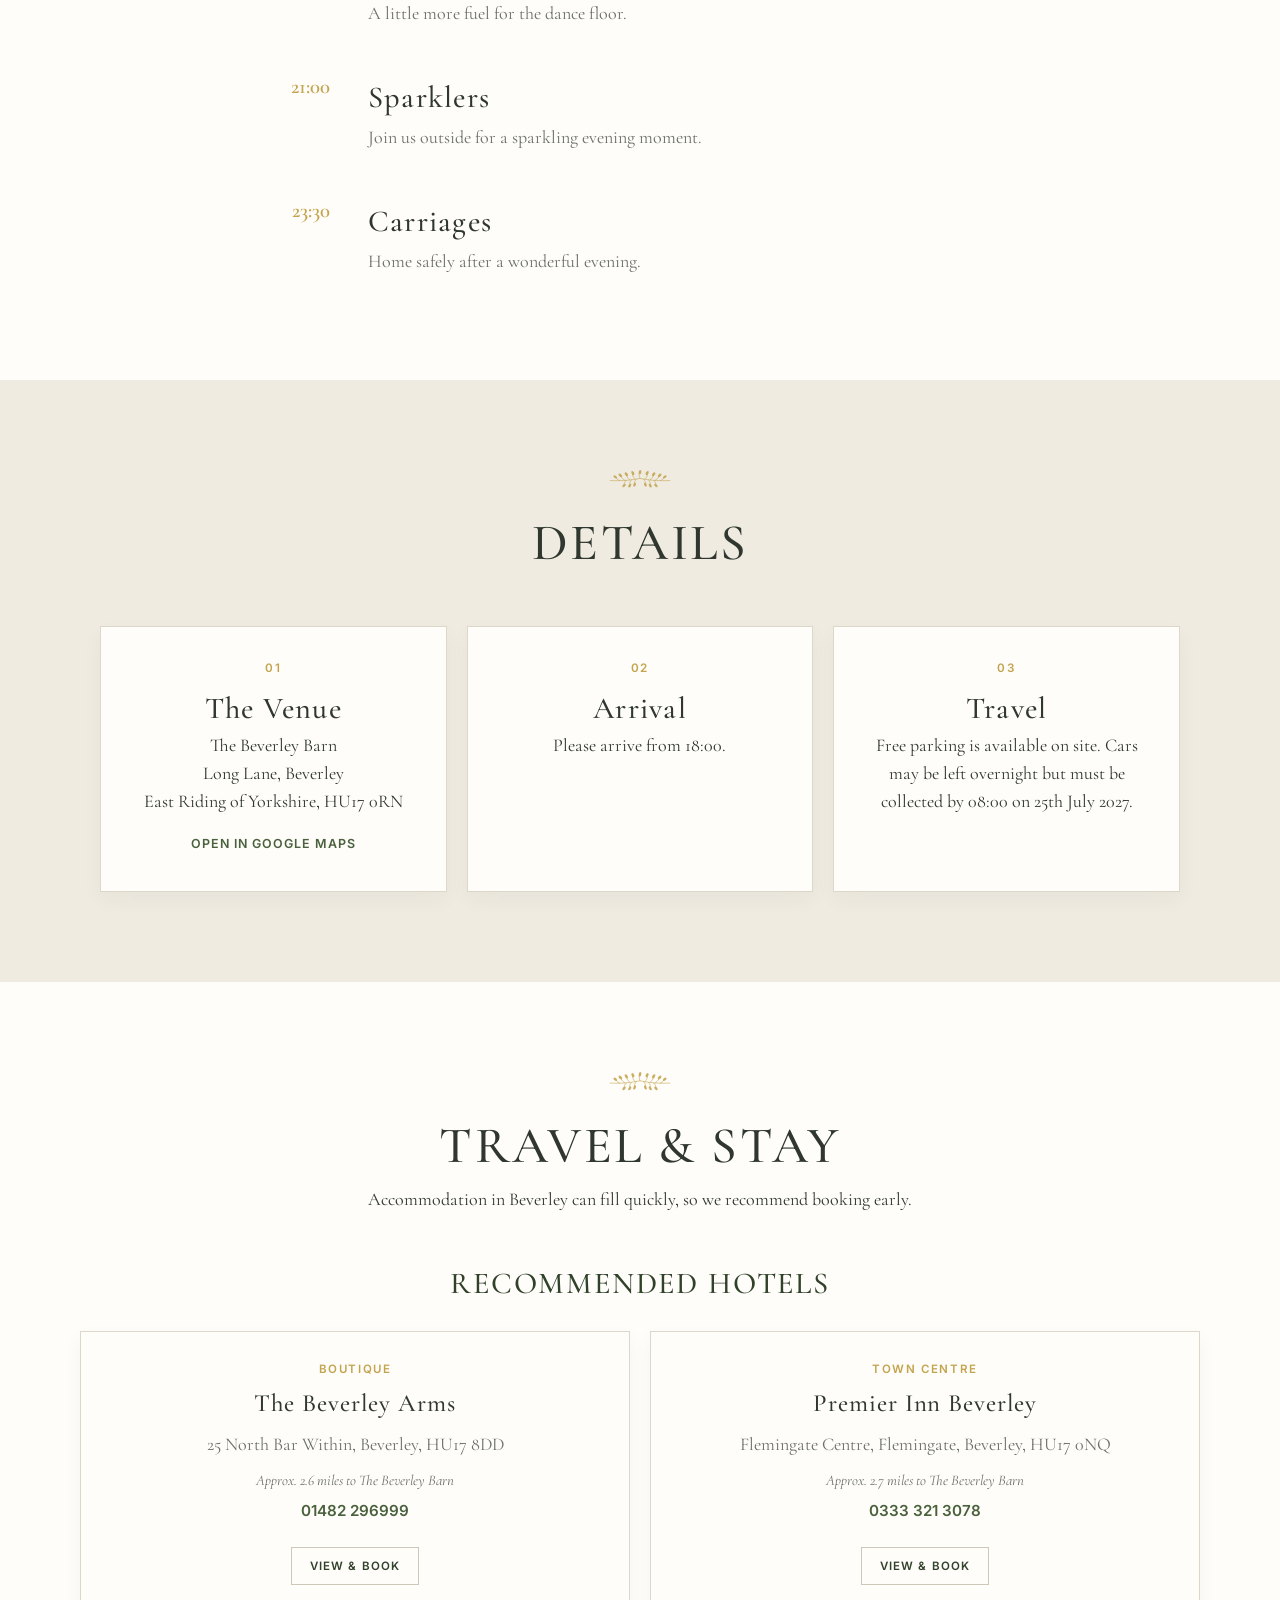
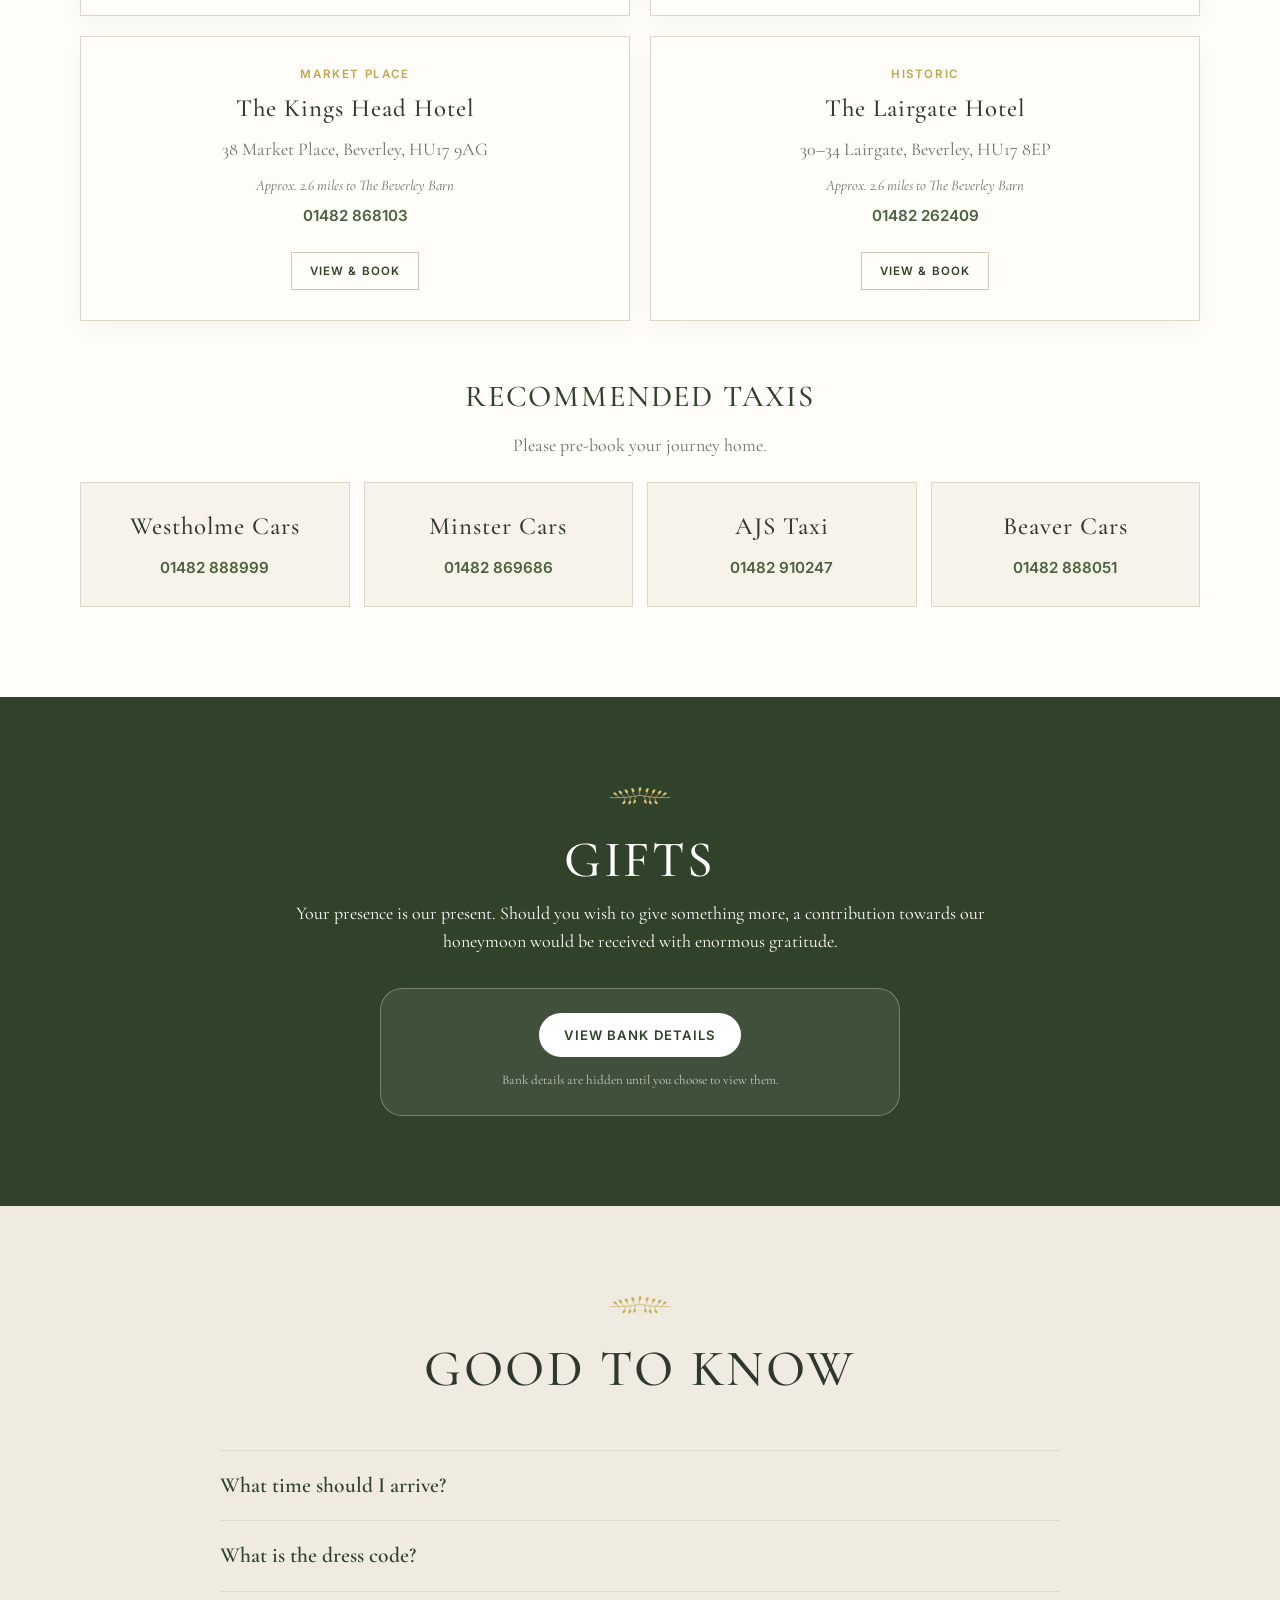
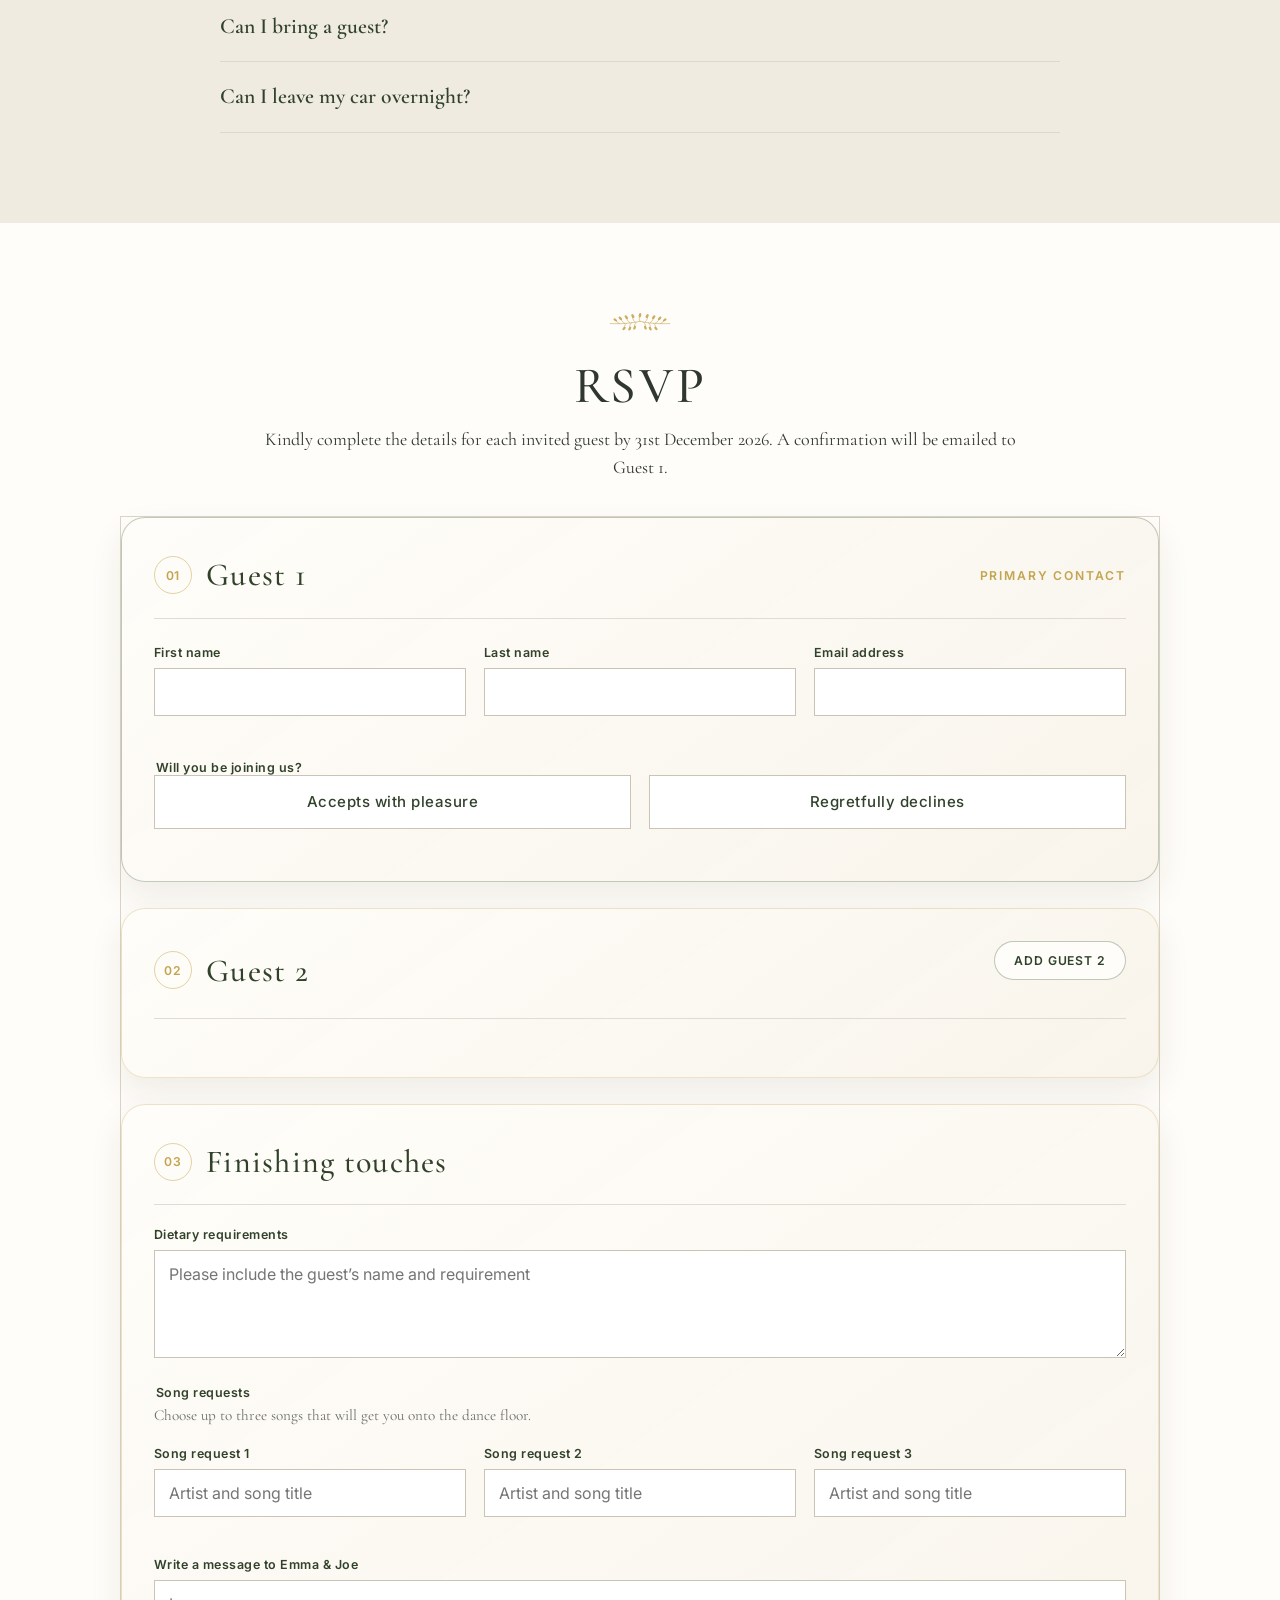
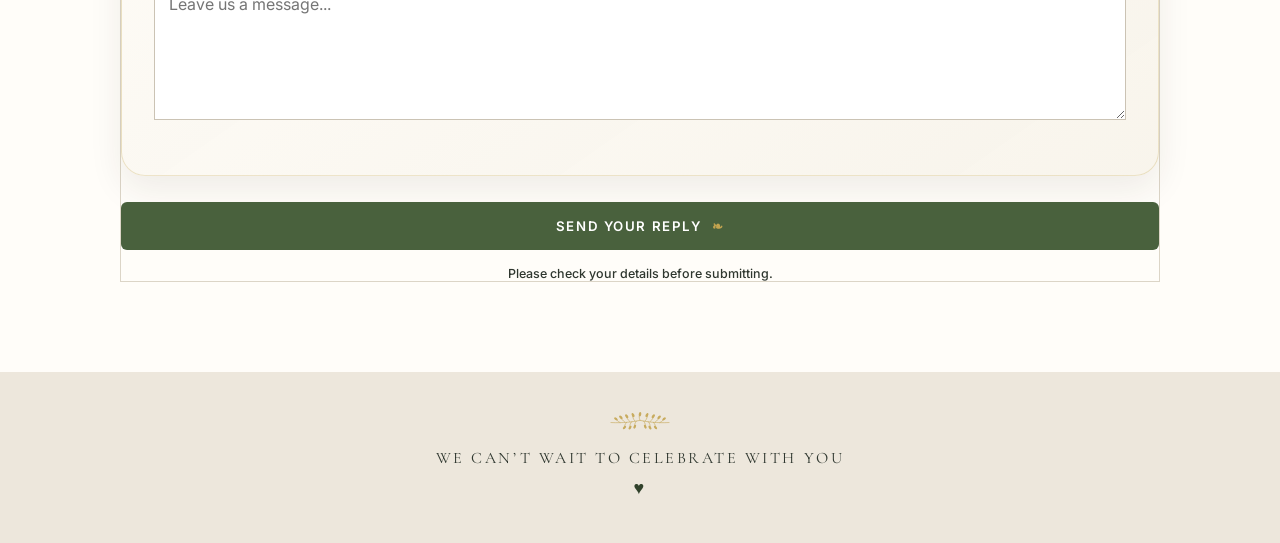
==== commit d0fc11f2: "Add files via upload" ====
--- a/evening/index.html
+++ b/evening/index.html
@@ -152,7 +152,7 @@
 <span aria-hidden="true" class="story-corner br"></span>
 </div>
 <div class="story-copy">
-<p>The Wedding Reception</p>
+<p>We cannot wait to celebrate with the people we love most as we begin married life together.</p>
 <p class="signature">Emma &amp; Joe</p>
 </div>
 </div>
@@ -160,7 +160,7 @@
 <section class="day section" id="day">
 <div class="section-heading reveal">
 <img alt="" class="sprig" src="../assets/sprig.svg"/>
-<h2>The Evening</h2>
+<h2>The Wedding Reception</h2>
 <p>A little look at what is planned for the evening.</p>
 </div>
 <div class="timeline"><article class="reveal"><time>18:00</time><div><h3>Evening guest arrival</h3><p>Please arrive from 18:00 and join us for the evening celebrations.</p></div></article><article class="reveal"><time>19:25</time><div><h3>Cake cutting</h3><p>A sweet moment before the first dance.</p></div></article><article class="reveal"><time>19:30</time><div><h3>First dance</h3><p>Then everyone joins us on the dance floor.</p></div></article><article class="reveal"><time>20:30</time><div><h3>Evening food</h3><p>A little more fuel for the dance floor.</p></div></article><article class="reveal"><time>21:00</time><div><h3>Sparklers</h3><p>Join us outside for a sparkling evening moment.</p></div></article><article class="reveal"><time>23:30</time><div><h3>Carriages</h3><p>Home safely after a wonderful evening.</p></div></article></div>
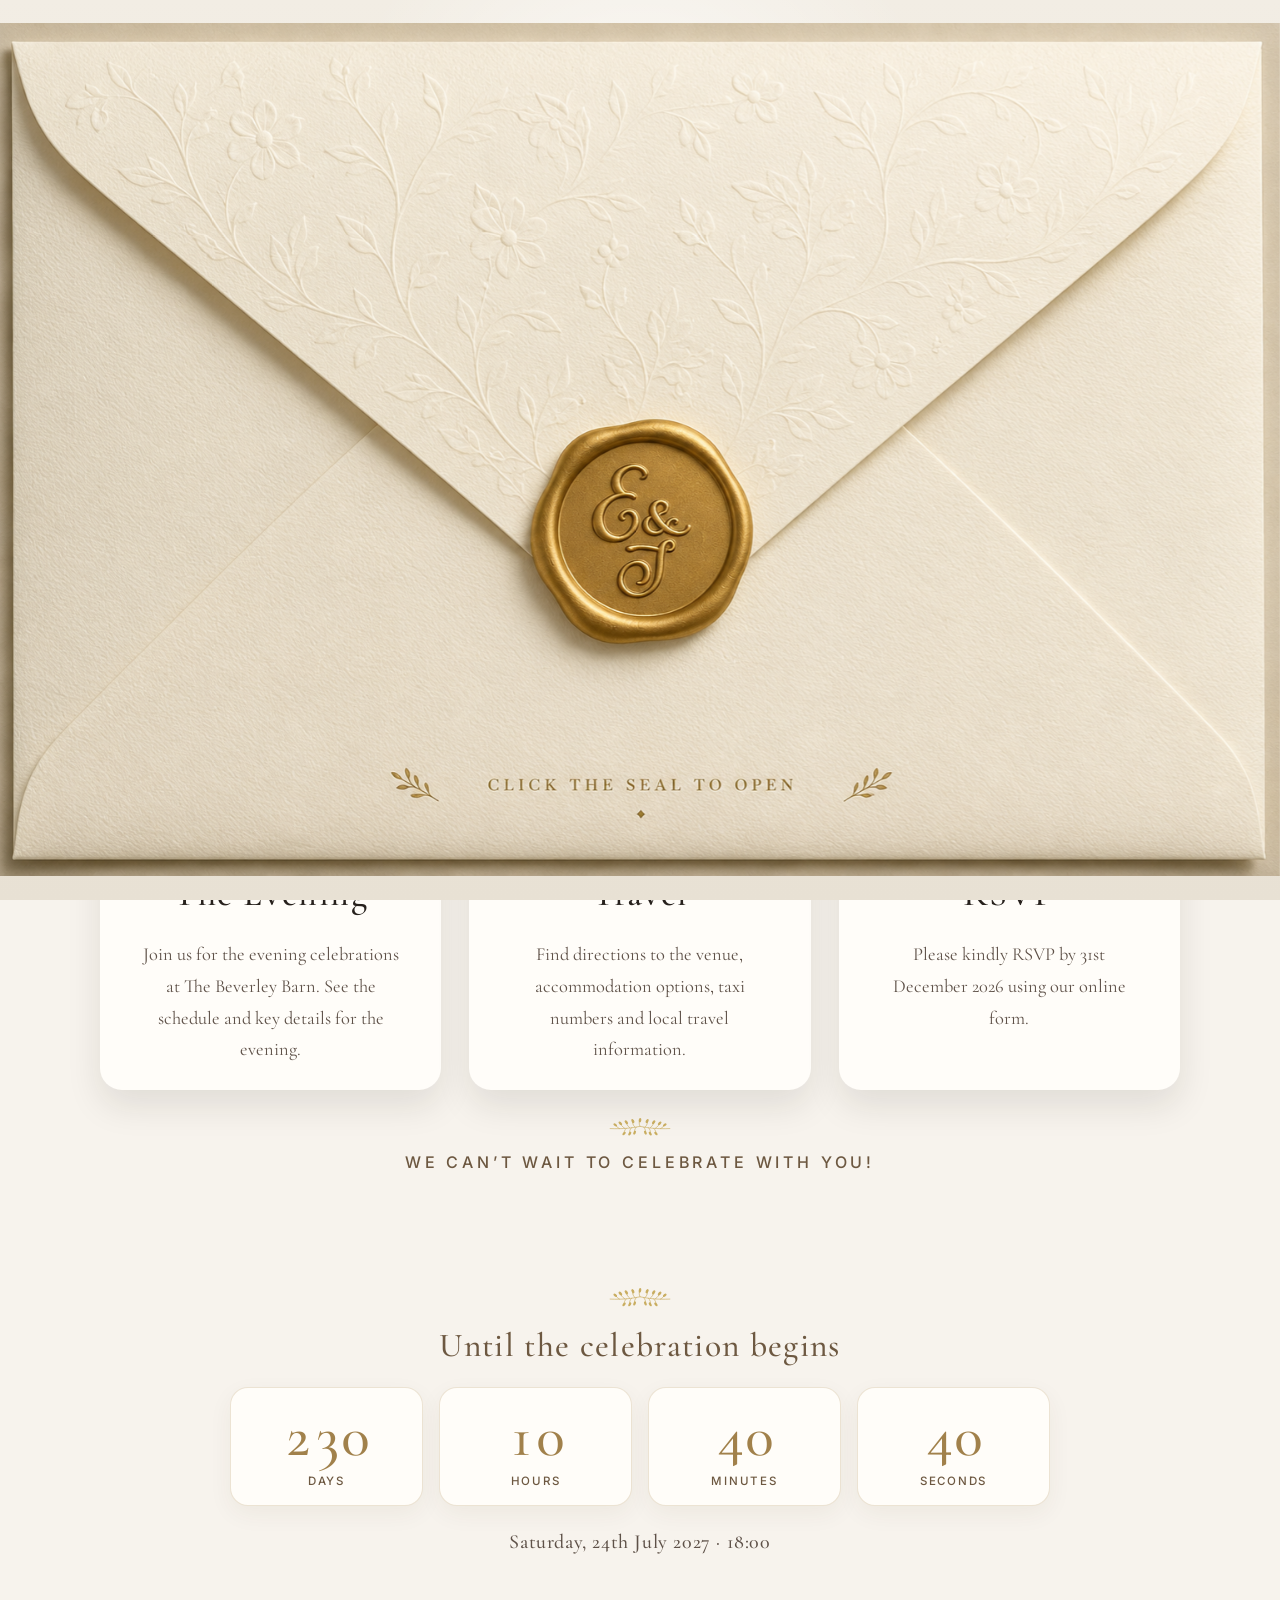
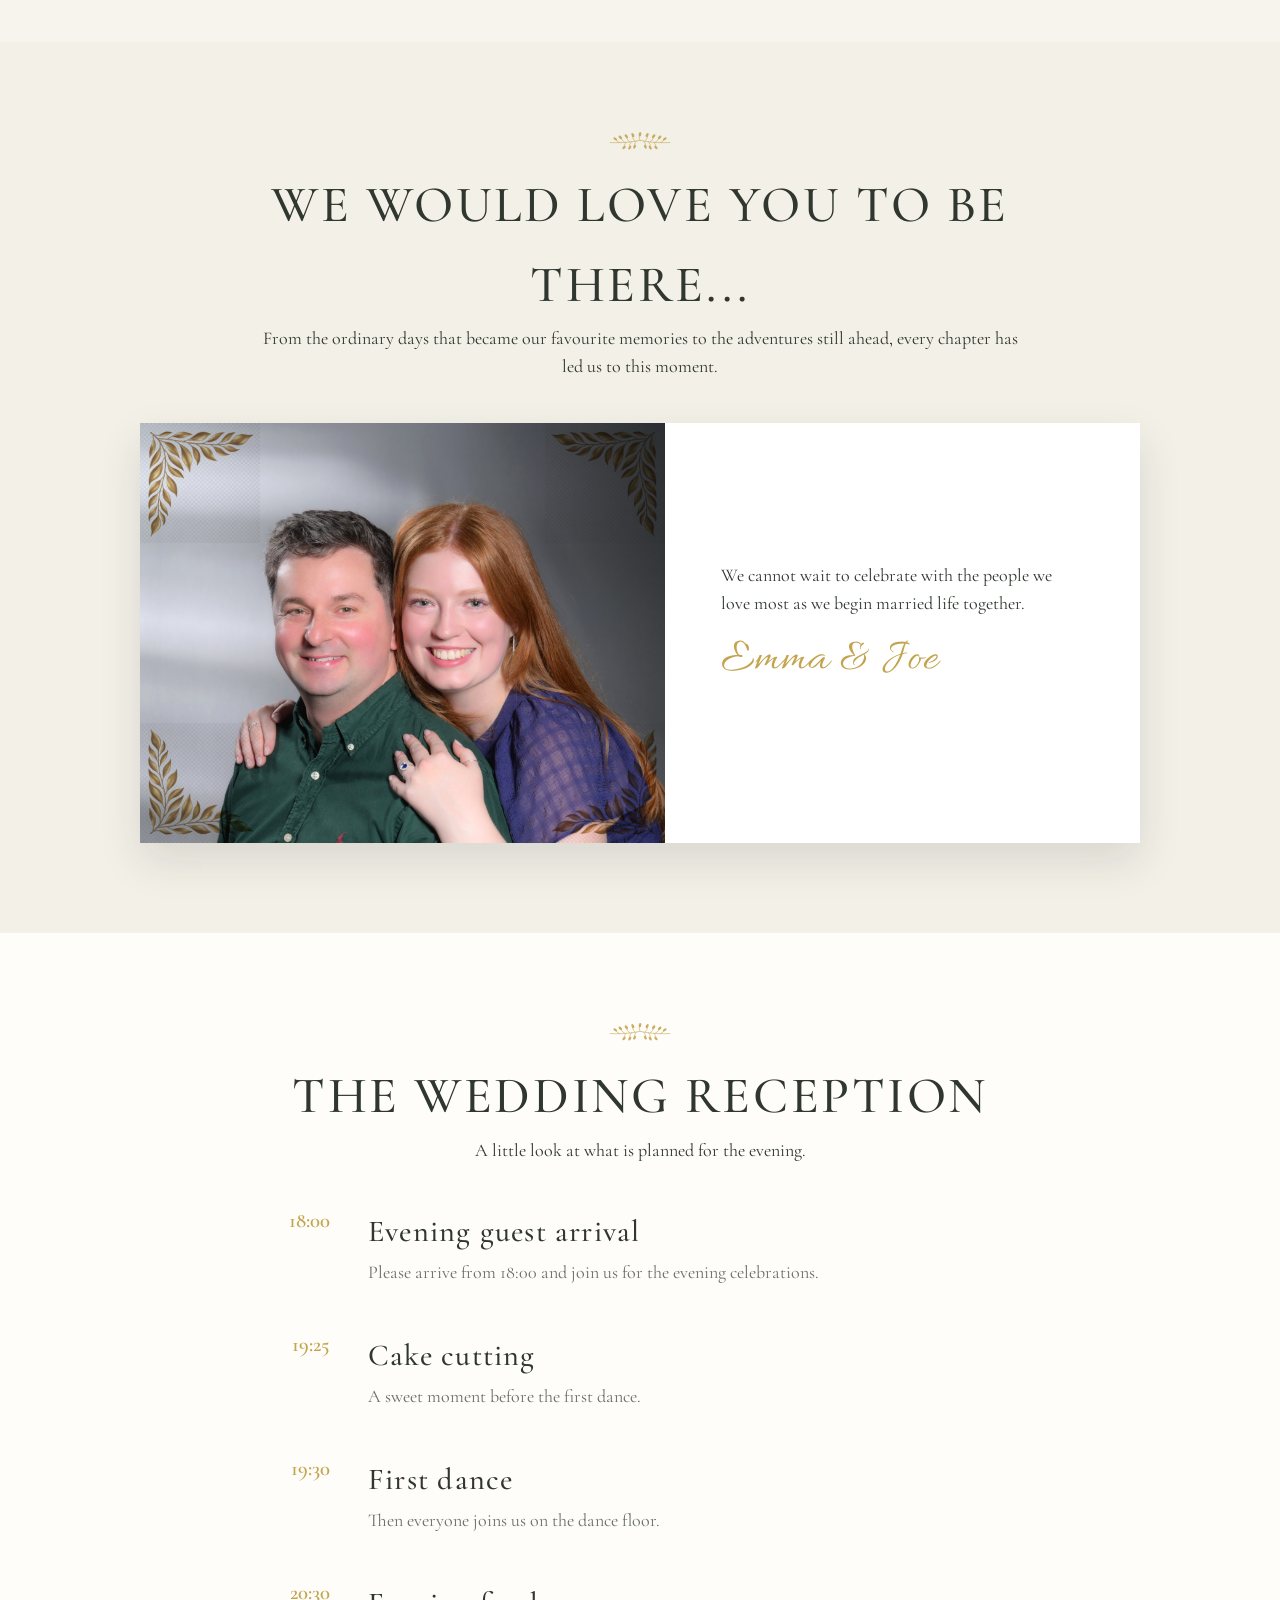
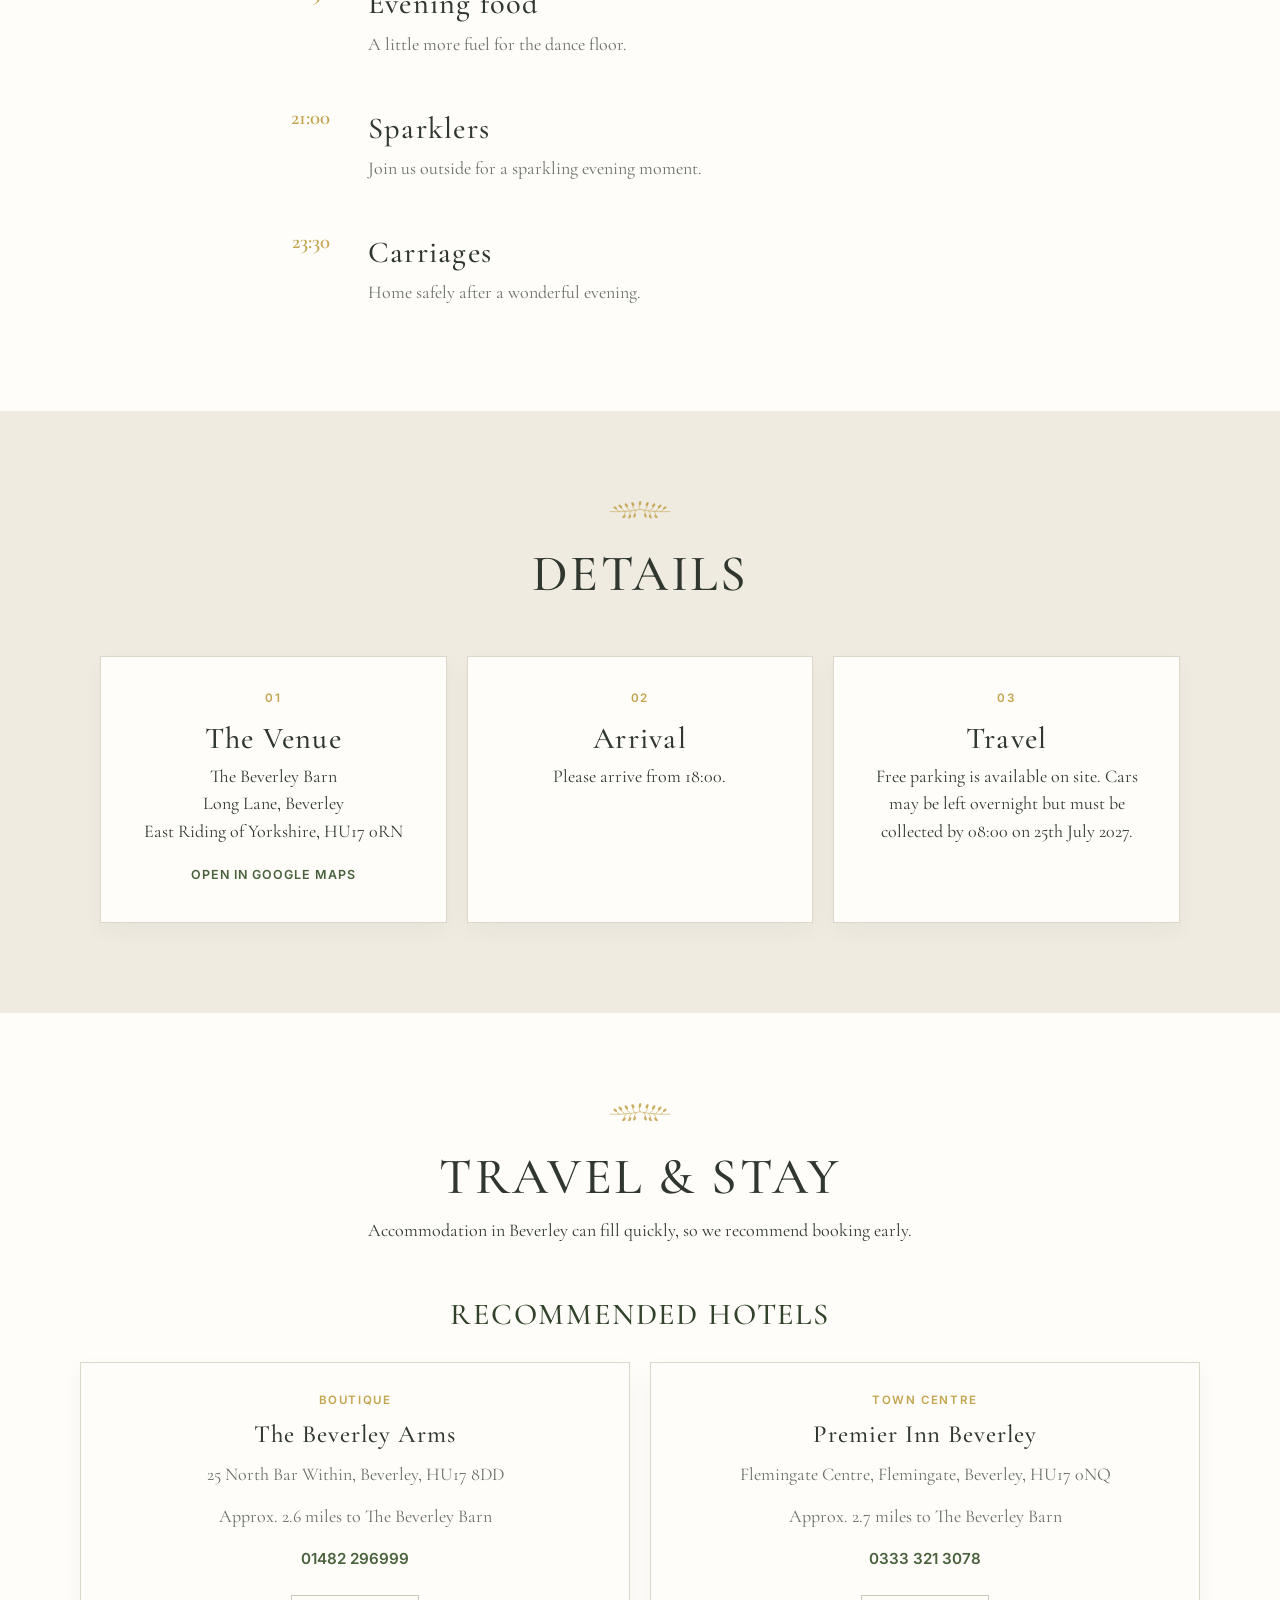
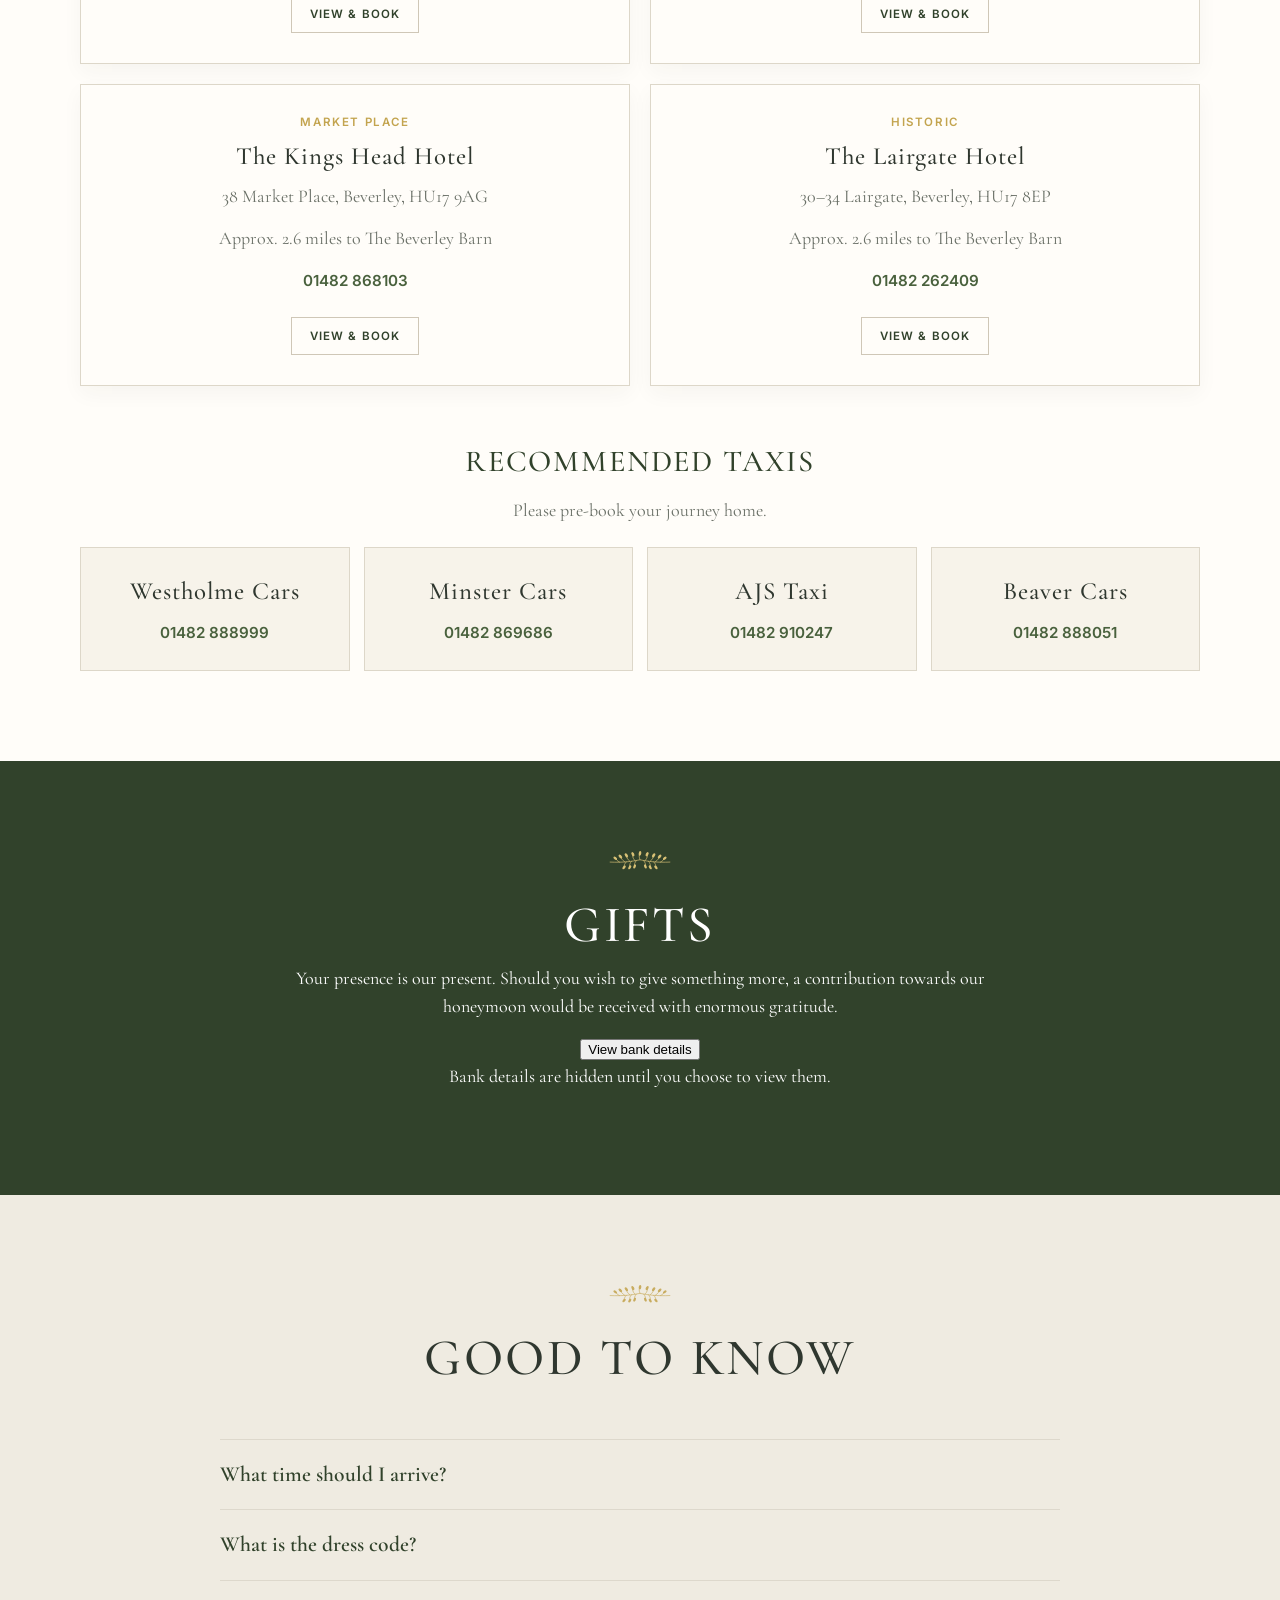
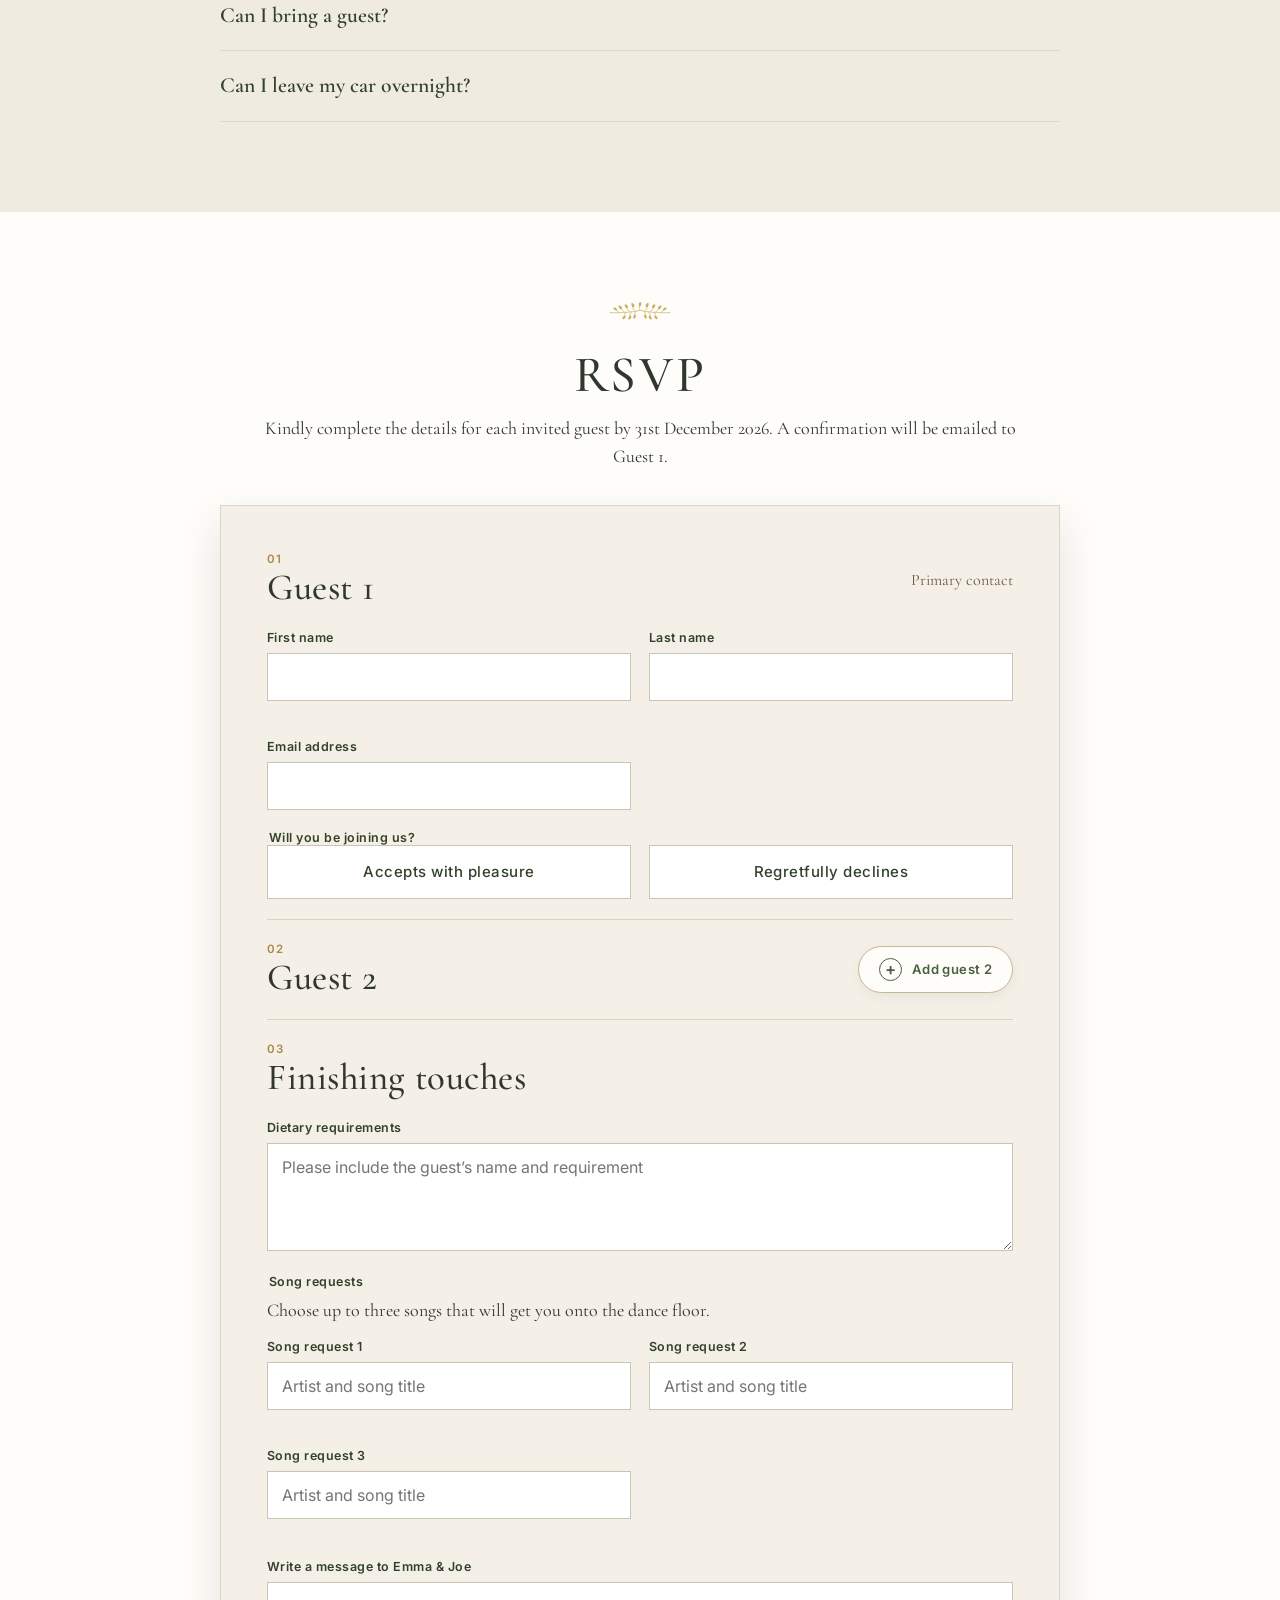
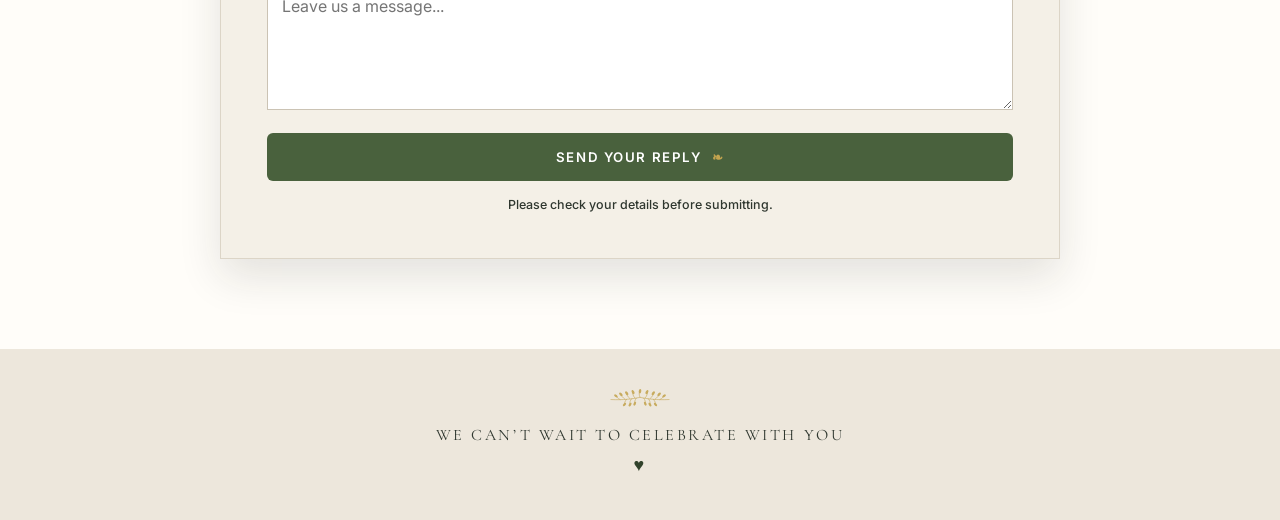
==== commit d3811d2b: "Fix evening website styling" ====
--- a/evening/index.html
+++ b/evening/index.html
@@ -11,6 +11,7 @@
 <link crossorigin="" href="https://fonts.gstatic.com" rel="preconnect"/>
 <link href="https://fonts.googleapis.com/css2?family=Allura&amp;family=Cormorant+Garamond:wght@400;500;600;700&amp;family=Inter:wght@300;400;500;600&amp;display=swap" rel="stylesheet"/>
 <link href="../styles.css?v=536" rel="stylesheet"/>
+<link rel="stylesheet" href="evening-fixes.css?v=2-2">
 <style>
 .drinks-course .menu-options{grid-template-columns:repeat(4,minmax(0,1fr));gap:8px}
 .drinks-course .menu-options label{min-height:auto;padding:9px 6px}
--- a/styles.css
+++ b/styles.css
@@ -133,7 +133,7 @@
 .date-block span{
   display:block;
   margin-top:4px;
-  font:600 1rem var(--serif);
+  font:500 1rem var(--sans);
   letter-spacing:.02em;
 }
 .hero-button,
@@ -177,7 +177,7 @@
 }
 .feature-card img{
   width:100%;
-  height:250px;
+  height:240px;
   object-fit:cover;
   filter:saturate(1.03) brightness(1.03);
 }
@@ -306,40 +306,6 @@
 .gifts h2,.gifts p{color:#fff}
 .gifts .sprig{
   filter:brightness(0) saturate(100%) invert(84%) sepia(32%) saturate(529%) hue-rotate(356deg) brightness(97%) contrast(92%);
-}
-
-.gift-details-card{
-  margin:32px auto 0; max-width:520px; padding:24px;
-  border:1px solid rgba(255,255,255,.28); border-radius:22px;
-  background:rgba(255,255,255,.08); backdrop-filter:blur(3px);
-}
-.gift-reveal-button{
-  appearance:none; border:1px solid rgba(255,255,255,.7); border-radius:999px;
-  padding:13px 24px; background:#fff; color:var(--olive-dark);
-  font:600 .82rem var(--sans); letter-spacing:.08em; text-transform:uppercase; cursor:pointer;
-}
-.gift-bank-details{margin-top:22px; padding-top:8px; border-top:1px solid rgba(255,255,255,.2); text-align:left}
-.gift-detail-row{
-  display:grid; grid-template-columns:1fr auto auto; gap:10px 14px; align-items:center;
-  padding:14px 0; border-bottom:1px solid rgba(255,255,255,.14);
-}
-.gift-detail-row span{font:500 .72rem var(--sans); letter-spacing:.08em; text-transform:uppercase; color:rgba(255,255,255,.72)}
-.gift-detail-row strong{color:#fff; font-weight:600; text-align:right}
-.gift-account-name{grid-template-columns:1fr}
-.gift-account-name strong{text-align:left}
-.gift-copy-button{
-  appearance:none; border:1px solid rgba(255,255,255,.4); border-radius:999px;
-  padding:7px 11px; background:transparent; color:#fff; font:600 .68rem var(--sans);
-  letter-spacing:.05em; cursor:pointer;
-}
-.gift-copy-button:hover{background:rgba(255,255,255,.1)}
-.gifts .gift-reference{margin:16px 0 0; font-size:.9rem; color:rgba(255,255,255,.88)}
-.gifts .gift-privacy-note{margin:14px 0 0; font-size:.82rem; line-height:1.5; color:rgba(255,255,255,.72)}
-@media (max-width:560px){
-  .gift-detail-row{grid-template-columns:1fr auto}
-  .gift-detail-row span{grid-column:1 / -1}
-  .gift-detail-row strong{text-align:left}
-  .gift-account-name{grid-template-columns:1fr}
 }
 
 .faq{background:#efebe1}
@@ -1476,7 +1442,7 @@
 .luxury-envelope-intro{position:fixed;inset:0;z-index:2000;overflow:hidden;background:#eee9df;opacity:1;visibility:visible;transition:opacity 1.05s cubic-bezier(.2,.7,.2,1),visibility 1.05s ease}
 .luxury-envelope-intro.is-fading{opacity:0;visibility:hidden;pointer-events:none}
 .luxury-envelope-paper{position:absolute;inset:0;overflow:hidden;background:radial-gradient(circle at 23% 16%,rgba(255,255,255,.78),transparent 27%),radial-gradient(circle at 77% 76%,rgba(194,178,146,.12),transparent 30%),linear-gradient(145deg,#fbf8f1 0%,#f2ecdf 48%,#e9dfcf 100%);box-shadow:inset 0 0 0 1px rgba(150,132,96,.20),inset 0 -42px 75px rgba(160,140,103,.08);transform:scale(1.025);animation:evergreenEnvelopeSettle 900ms cubic-bezier(.18,.76,.16,1) forwards}
-.paper-grain,.flap-paper-grain{position:absolute;inset:0;pointer-events:none;opacity:.48;mix-blend-mode:normal;background:repeating-linear-gradient(87deg,rgba(114,97,69,.018) 0 1px,transparent 1px 4px),repeating-linear-gradient(4deg,rgba(255,255,255,.10) 0 1px,transparent 1px 5px)}
+.paper-grain,.flap-paper-grain{position:absolute;inset:0;pointer-events:none;opacity:.48;mix-blend-mode:multiply;background:repeating-linear-gradient(87deg,rgba(114,97,69,.018) 0 1px,transparent 1px 4px),repeating-linear-gradient(4deg,rgba(255,255,255,.10) 0 1px,transparent 1px 5px)}
 .luxury-envelope-paper::before{content:"";position:absolute;inset:clamp(18px,2.5vw,44px);z-index:10;border:1px solid rgba(177,155,113,.22);border-radius:10px;pointer-events:none}
 .luxury-envelope-paper::after{content:"";position:absolute;inset:clamp(28px,3.5vw,62px);z-index:10;border:1px solid rgba(255,255,255,.48);border-radius:8px;pointer-events:none}
 .envelope-back-fold{position:absolute;inset:0;z-index:2;pointer-events:none}
@@ -3679,7 +3645,7 @@
 ========================================================= */
 
 .story-photo{
-  background-image:url("assets/story-photo-v524.jpg");
+  background-image:url("assets/story-photo-v522.jpg");
   background-position:center 42%;
 }
 
@@ -3735,37 +3701,29 @@
 .v523-hero::after{
   content:"";
   position:absolute;
-  inset:12px -8% 54px;
-  background:radial-gradient(
-    ellipse 58% 72% at center,
-    rgba(255,253,249,.90) 0%,
-    rgba(255,253,249,.70) 38%,
-    rgba(255,253,249,.34) 66%,
-    rgba(255,253,249,0) 92%
-  );
+  inset:24px 20% 88px;
+  background:radial-gradient(circle at center, rgba(255,252,247,.78) 0%, rgba(255,252,247,.36) 42%, rgba(255,252,247,0) 74%);
   pointer-events:none;
 }
 
 .v523-nav{
   position:relative;
   z-index:2;
-  width:min(820px, calc(100% - 48px));
+  max-width:1240px;
   margin:0 auto;
-  padding:24px 0 0;
-  display:grid;
-  grid-template-columns:repeat(5, minmax(0, 1fr));
-  align-items:center;
-  gap:0;
+  padding:34px 32px 0;
+  display:flex;
+  justify-content:space-between;
+  gap:18px;
+  flex-wrap:wrap;
 }
 
 .v523-nav a{
-  font:600 .92rem var(--serif);
+  font:500 .86rem var(--sans);
   letter-spacing:.14em;
   text-transform:uppercase;
   color:#151515;
   text-decoration:none;
-  text-align:center;
-  white-space:nowrap;
 }
 
 .v523-nav a:hover{
@@ -3783,10 +3741,10 @@
 }
 
 .v523-monogram{
-  width:min(85px, 19vw);
+  width:min(170px, 38vw);
   height:auto;
   display:block;
-  margin:0 auto 16px;
+  margin:0 auto 18px;
 }
 
 .v523-hero-copy h1{
@@ -3798,7 +3756,7 @@
 
 .v523-kicker{
   margin:22px 0 10px;
-  font:600 1.02rem var(--serif);
+  font:500 1.02rem var(--sans);
   letter-spacing:.26em;
   text-transform:uppercase;
   color:#6d5841;
@@ -3847,21 +3805,19 @@
 }
 
 .v523-cards{
-  max-width:1080px;
+  max-width:780px;
   margin:0 auto;
   display:grid;
-  grid-template-columns:repeat(3, minmax(0, 1fr));
-  gap:24px;
-  align-items:stretch;
+  grid-template-columns:repeat(2, minmax(0, 1fr));
+  gap:28px;
 }
 
 .v523-card{
   position:relative;
-  display:flex;
-  flex-direction:column;
+  display:block;
   min-height:520px;
   background:#fffdf9;
-  border-radius:24px;
+  border-radius:22px;
   overflow:hidden;
   box-shadow:0 16px 35px rgba(34,28,20,.10);
   text-align:center;
@@ -3878,18 +3834,17 @@
 .v523-card-photo{
   display:block;
   width:100%;
-  height:250px;
+  height:240px;
   object-fit:cover;
 }
 
 .v523-card-icon{
   position:absolute;
   left:50%;
-  top:214px;
+  top:205px;
   transform:translateX(-50%);
-  width:74px;
-  height:74px;
-  z-index:3;
+  width:72px;
+  height:72px;
   display:grid;
   place-items:center;
   border-radius:50%;
@@ -3897,31 +3852,22 @@
   box-shadow:0 6px 14px rgba(34,28,20,.10);
 }
 
-.v523-card-icon svg{
-  width:30px;
-  height:30px;
+.v523-card-icon img{
+  width:68px;
+  height:68px;
+  object-fit:contain;
   display:block;
-  stroke:#c3a44f;
-  stroke-width:1.75;
-  stroke-linecap:round;
-  stroke-linejoin:round;
-  fill:none;
-}
-
-.v523-card-icon circle{
-  fill:none;
 }
 
 .v523-card h3{
-  margin:60px 0 18px;
+  margin:56px 0 18px;
   color:#27211d;
-  font-size:2.15rem;
+  font-size:2.25rem;
 }
 
 .v523-card p{
-  max-width:80%;
-  margin:0 auto 28px;
-  flex:1;
+  max-width:78%;
+  margin:0 auto 24px;
   color:#5e5148;
   line-height:1.72;
   font-size:1.15rem;
@@ -3935,7 +3881,7 @@
 .v523-homepage-footer p{
   margin:8px 0 0;
   color:#6d5841;
-  font:600 1rem var(--serif);
+  font:500 1rem var(--sans);
   letter-spacing:.24em;
   text-transform:uppercase;
 }
@@ -3944,7 +3890,7 @@
   position:relative;
   overflow:hidden;
   min-height:420px;
-  background-image:url("assets/story-photo-v524.jpg");
+  background-image:url("assets/story-photo-v522.jpg");
   background-position:center 42%;
   background-size:cover;
   background-repeat:no-repeat;
@@ -3955,10 +3901,10 @@
   position:absolute;
   width:120px;
   height:120px;
-  background:url("assets/leaf-corner-v524b.png") center/contain no-repeat;
+  background:url("assets/leaf-corner-v523.png") center/contain no-repeat;
   pointer-events:none;
   opacity:.9;
-  mix-blend-mode:normal;
+  mix-blend-mode:multiply;
 }
 
 .story-corner.tl{top:0;left:0}
@@ -3993,413 +3939,3 @@
     min-height:360px;
   }
 }
-
-
-.distance-line{margin-top:-4px;color:#8b7a63;font-size:.92rem;font-style:italic;}
-.travel-card .distance-line{margin-bottom:6px;}
-.v523-card-photo{background:#efe9df;}
-.v523-card-icon{border:1px solid rgba(199,173,128,.28);}
-
-/* =========================================================
-   PROJECT EVERGREEN V5.25 — PREMIUM MULTI-GUEST RSVP
-========================================================= */
-
-.rsvp-form-v525{
-  max-width:1040px;
-  background:transparent;
-  padding:0;
-  box-shadow:none;
-}
-
-.rsvp-guest-card,
-.rsvp-extra-card{
-  margin:0 0 26px;
-  padding:32px;
-  border:1px solid rgba(195,164,79,.28);
-  border-radius:24px;
-  background:linear-gradient(145deg,rgba(255,253,249,.98),rgba(248,244,235,.96));
-  box-shadow:0 14px 34px rgba(45,38,29,.08);
-}
-
-.rsvp-guest-card.is-primary{
-  border-color:rgba(73,97,61,.32);
-}
-
-.guest-card-heading{
-  display:flex;
-  align-items:center;
-  justify-content:space-between;
-  gap:20px;
-  margin-bottom:26px;
-  padding-bottom:18px;
-  border-bottom:1px solid rgba(221,216,204,.88);
-}
-
-.guest-card-heading > div{
-  display:flex;
-  align-items:center;
-  gap:14px;
-}
-
-.guest-card-heading h3{
-  font-size:2rem;
-  color:var(--olive-dark);
-}
-
-.guest-card-heading > p{
-  margin:0;
-  color:var(--gold);
-  font:600 .76rem var(--sans);
-  letter-spacing:.15em;
-  text-transform:uppercase;
-}
-
-.guest-card-heading.compact{
-  margin-bottom:22px;
-}
-
-.guest-number{
-  display:grid;
-  place-items:center;
-  width:38px;
-  height:38px;
-  border:1px solid rgba(195,164,79,.48);
-  border-radius:50%;
-  color:var(--gold);
-  font:600 .76rem var(--sans);
-  letter-spacing:.08em;
-}
-
-.three-fields{
-  grid-template-columns:repeat(3,minmax(0,1fr));
-}
-
-.attendance-fieldset{
-  margin-top:24px;
-}
-
-.attendance-choices{
-  grid-template-columns:repeat(2,minmax(0,1fr));
-}
-
-.guest-toggle{
-  position:relative;
-  cursor:pointer;
-}
-
-.guest-toggle input{
-  position:absolute;
-  opacity:0;
-  pointer-events:none;
-}
-
-.guest-toggle span{
-  display:inline-flex;
-  align-items:center;
-  justify-content:center;
-  min-width:132px;
-  padding:11px 16px;
-  border:1px solid rgba(73,97,61,.35);
-  border-radius:999px;
-  color:var(--olive-dark);
-  background:#fffdf9;
-  font:600 .76rem var(--sans);
-  letter-spacing:.08em;
-  text-transform:uppercase;
-  transition:.2s ease;
-}
-
-.guest-toggle input:checked + span{
-  color:#fff;
-  background:var(--olive);
-  border-color:var(--olive);
-}
-
-.guest-fields[hidden],
-.meal-selection[hidden]{
-  display:none !important;
-}
-
-.meal-selection{
-  margin-top:28px;
-  padding:26px;
-  border-radius:18px;
-  background:rgba(239,235,225,.72);
-}
-
-.meal-heading{
-  margin-bottom:20px;
-  text-align:center;
-}
-
-.meal-heading > span{
-  display:block;
-  color:var(--olive-dark);
-  font:500 1.7rem var(--serif);
-}
-
-.meal-heading p,
-.field-help{
-  margin:4px 0 0;
-  color:var(--muted);
-  font-size:.95rem;
-}
-
-.menu-course{
-  margin:0 0 22px;
-}
-
-.menu-course:last-child{
-  margin-bottom:0;
-}
-
-.menu-options{
-  display:grid;
-  grid-template-columns:repeat(2,minmax(0,1fr));
-  gap:14px;
-}
-
-.menu-options label{
-  position:relative;
-  cursor:pointer;
-}
-
-.menu-options input{
-  position:absolute;
-  opacity:0;
-}
-
-.menu-options label > span{
-  display:block;
-  min-height:122px;
-  padding:20px;
-  border:1px solid #d9d2c3;
-  border-radius:16px;
-  background:#fffdf9;
-  color:var(--olive-dark);
-  font:600 1.03rem var(--serif);
-  transition:border-color .18s ease,box-shadow .18s ease,transform .18s ease;
-}
-
-.menu-options label > span small{
-  display:block;
-  margin-top:8px;
-  color:var(--muted);
-  font:400 .88rem/1.45 var(--sans);
-}
-
-.menu-options input:checked + span{
-  border-color:var(--gold);
-  box-shadow:0 0 0 3px rgba(195,164,79,.15);
-  transform:translateY(-1px);
-}
-
-.menu-options input:focus-visible + span,
-.guest-toggle input:focus-visible + span{
-  outline:3px solid rgba(73,97,61,.22);
-  outline-offset:2px;
-}
-
-.premium-song-requests{
-  margin-top:24px;
-}
-
-.premium-song-requests .field-help{
-  margin:-4px 0 18px;
-}
-
-.premium-submit{
-  display:flex;
-  margin:8px auto 0;
-  min-width:240px;
-}
-
-.rsvp-form-v525 #status{
-  text-align:center;
-}
-
-@media(max-width:850px){
-  .three-fields,
-  .menu-options,
-  .attendance-choices{
-    grid-template-columns:1fr;
-  }
-
-  .guest-card-heading{
-    align-items:flex-start;
-    flex-direction:column;
-  }
-
-  .guest-toggle span{
-    min-width:0;
-  }
-}
-
-@media(max-width:560px){
-  .rsvp-guest-card,
-  .rsvp-extra-card{
-    padding:22px 18px;
-    border-radius:18px;
-  }
-
-  .meal-selection{
-    padding:20px 14px;
-  }
-}
-
-
-/* PROJECT EVERGREEN V5.26 — RSVP finishing refinements */
-.message-field{
-  display:block;
-  margin-top:26px;
-}
-.message-field textarea{
-  min-height:140px;
-}
-.rsvp-guest-card .form-row:not(.three-fields){
-  grid-template-columns:repeat(2,minmax(0,1fr));
-}
-@media(max-width:700px){
-  .rsvp-guest-card .form-row:not(.three-fields){
-    grid-template-columns:1fr;
-  }
-}
-
-
-/* =========================================================
-   PROJECT EVERGREEN V5.34 — WEDDING COUNTDOWN
-========================================================= */
-
-.wedding-countdown{
-  position:relative;
-  padding:64px 24px 70px;
-  overflow:hidden;
-  background:
-    radial-gradient(circle at 16% 16%, rgba(230,192,117,.12), transparent 30%),
-    radial-gradient(circle at 84% 78%, rgba(73,97,61,.09), transparent 32%),
-    #f7f3ed;
-  border-top:1px solid rgba(195,164,79,.22);
-  border-bottom:1px solid rgba(195,164,79,.22);
-}
-
-.wedding-countdown::before,
-.wedding-countdown::after{
-  content:"";
-  position:absolute;
-  width:180px;
-  height:180px;
-  background:url("assets/sprig.svg") center/contain no-repeat;
-  opacity:.09;
-  pointer-events:none;
-}
-
-.wedding-countdown::before{
-  left:-38px;
-  top:-34px;
-  transform:rotate(-32deg);
-}
-
-.wedding-countdown::after{
-  right:-38px;
-  bottom:-34px;
-  transform:rotate(148deg);
-}
-
-.countdown-inner{
-  position:relative;
-  z-index:1;
-  max-width:850px;
-  margin:0 auto;
-  text-align:center;
-}
-
-.countdown-inner > .sprig{
-  width:64px;
-  margin-bottom:10px;
-}
-
-.countdown-kicker{
-  margin:0 0 28px;
-  color:#6f5a3f;
-  font:600 .92rem var(--sans);
-  letter-spacing:.24em;
-  text-transform:uppercase;
-}
-
-.countdown-grid{
-  display:grid;
-  grid-template-columns:repeat(4, minmax(0,1fr));
-  gap:14px;
-  max-width:720px;
-  margin:0 auto;
-}
-
-.countdown-item{
-  position:relative;
-  padding:24px 12px 20px;
-  background:rgba(255,253,249,.9);
-  border:1px solid rgba(195,164,79,.34);
-  border-radius:18px;
-  box-shadow:0 12px 28px rgba(52,45,36,.07);
-}
-
-.countdown-item strong{
-  display:block;
-  color:#40513a;
-  font:500 clamp(2rem,5vw,3.1rem)/1 var(--serif);
-  font-variant-numeric:tabular-nums;
-}
-
-.countdown-item span{
-  display:block;
-  margin-top:10px;
-  color:#8b7048;
-  font:600 .72rem var(--sans);
-  letter-spacing:.18em;
-  text-transform:uppercase;
-}
-
-.countdown-date{
-  margin:26px 0 0;
-  color:#4f493f;
-  font-size:1.18rem;
-  letter-spacing:.05em;
-}
-
-.countdown-grid.is-complete::after{
-  content:"Today is the day";
-  position:absolute;
-}
-
-@media(max-width:650px){
-  .wedding-countdown{
-    padding:52px 18px 58px;
-  }
-
-  .countdown-grid{
-    grid-template-columns:repeat(2, minmax(0,1fr));
-    max-width:420px;
-  }
-
-  .countdown-item{
-    padding:20px 10px 17px;
-  }
-}
-
-
-/* =========================================================
-   PROJECT EVERGREEN V5.35 — HERO BALANCE
-========================================================= */
-
-@media(max-width:760px){
-  .v523-nav{
-    width:calc(100% - 22px);
-    padding-top:18px;
-    grid-template-columns:repeat(5, minmax(0, 1fr));
-  }
-
-  .v523-nav a{
-    font-size:.68rem;
-    letter-spacing:.08em;
-  }
-}
--- a/evening/evening-fixes.css
+++ b/evening/evening-fixes.css
@@ -0,0 +1,224 @@
+/* Project Evergreen / Emma & Joe - evening appearance fixes v2.2
+ * Load after ../styles.css in /evening/index.html.
+ * Presentation only: does not alter RSVP behaviour, fields, or submission code.
+ */
+
+/* Three evening homepage cards, not the two-column daytime layout. */
+.v523-cards {
+  max-width: 1080px;
+  grid-template-columns: repeat(3, minmax(0, 1fr));
+}
+@media (max-width: 980px) and (min-width: 651px) {
+  .v523-cards {
+    max-width: 780px;
+    grid-template-columns: repeat(2, minmax(0, 1fr));
+  }
+  .v523-cards > .v523-card:last-child:nth-child(odd) {
+    grid-column: 1 / -1;
+    width: min(100%, 376px);
+    justify-self: center;
+  }
+}
+@media (max-width: 650px) {
+  .v523-cards { max-width: 420px; grid-template-columns: 1fr; }
+  .v523-cards > .v523-card:last-child:nth-child(odd) {
+    grid-column: auto;
+    width: auto;
+  }
+}
+
+/* Use the exact illustrated icons from the matching daytime site.
+ * URLs resolve from /evening/ to the shared /assets/ directory.
+ */
+.v523-card-icon {
+  background-color: #fffdf9;
+  background-repeat: no-repeat;
+  background-position: center;
+  background-size: 68px 68px;
+  overflow: hidden;
+}
+.v523-cards > .v523-card:nth-child(1) .v523-card-icon {
+  background-image: url('../assets/icon-day-v523.png');
+}
+.v523-cards > .v523-card:nth-child(2) .v523-card-icon {
+  background-image: url('../assets/icon-travel-v523.png');
+}
+.v523-cards > .v523-card:nth-child(3) .v523-card-icon {
+  background-image: url('../assets/icon-rsvp-v523.png');
+}
+/* Hide the old solid black SVG artwork; retain its surrounding accessible link. */
+.v523-card-icon svg { display: none !important; }
+
+/* Centrally aligned, coordinated wedding countdown. */
+.wedding-countdown {
+  background: #f7f3ed;
+  padding: 76px 24px 86px;
+  text-align: center;
+}
+.wedding-countdown .countdown-inner {
+  width: min(820px, 100%);
+  max-width: 820px;
+  margin: 0 auto;
+  text-align: center;
+}
+.wedding-countdown .sprig { width: 74px; margin: 0 auto 16px; }
+.wedding-countdown .countdown-kicker {
+  margin: 0 0 20px;
+  color: #6d5841;
+  font: 500 clamp(1.45rem, 2.7vw, 2.1rem)/1.25 var(--serif, Georgia, serif);
+  letter-spacing: .04em;
+}
+.wedding-countdown .countdown-grid,
+.wedding-countdown #weddingCountdown {
+  width: min(820px, 100%);
+  margin: 0 auto 22px;
+  display: grid;
+  grid-template-columns: repeat(4, minmax(0,1fr));
+  gap: 16px;
+}
+.wedding-countdown .countdown-item,
+.wedding-countdown .countdown-grid > div,
+.wedding-countdown #weddingCountdown > div {
+  min-width: 0;
+  padding: 20px 8px 16px;
+  display: flex;
+  align-items: center;
+  justify-content: center;
+  flex-direction: column;
+  border: 1px solid rgba(185,157,111,.28);
+  border-radius: 18px;
+  background: #fffdf9;
+  box-shadow: 0 8px 24px rgba(64,49,27,.055);
+}
+.wedding-countdown .countdown-item strong,
+.wedding-countdown .countdown-grid > div > strong,
+.wedding-countdown #weddingCountdown > div > strong {
+  display: block;
+  color: #a1814b;
+  font: 500 clamp(2.35rem, 4.6vw, 4.2rem)/1 var(--serif, Georgia, serif);
+  font-variant-numeric: tabular-nums;
+}
+.wedding-countdown .countdown-item span,
+.wedding-countdown .countdown-grid > div > span,
+.wedding-countdown #weddingCountdown > div > span {
+  display: block;
+  margin-top: 7px;
+  font: 500 .72rem/1.3 var(--sans, Arial, sans-serif);
+  color: #6d5841;
+  letter-spacing: .15em;
+  text-transform: uppercase;
+}
+.wedding-countdown .countdown-date {
+  margin: 0;
+  color: #5e5148;
+  font: 500 clamp(1rem, 1.8vw, 1.25rem)/1.4 var(--serif, Georgia, serif);
+  letter-spacing: .03em;
+}
+@media (max-width: 600px) {
+  .wedding-countdown { padding: 58px 18px 66px; }
+  .wedding-countdown .countdown-grid,
+  .wedding-countdown #weddingCountdown {
+    grid-template-columns: repeat(2, minmax(0, 1fr));
+    gap: 12px;
+  }
+  .wedding-countdown .countdown-item,
+  .wedding-countdown .countdown-grid > div,
+  .wedding-countdown #weddingCountdown > div { padding: 18px 6px 14px; }
+}
+
+/* Guest controls: restore 'Add guest 2' as a visible pill button.
+ * The existing checkbox stays in the DOM, so existing change handlers still work.
+ * Order-independent: handles <span> before or after <input> inside a label.
+ */
+.rsvp .guest-card-heading {
+  display: flex;
+  align-items: center;
+  justify-content: space-between;
+  flex-wrap: wrap;
+  gap: 12px 18px;
+  margin: 0 0 22px;
+}
+.rsvp .guest-card-heading h3 {
+  margin: 3px 0 0;
+  font: 500 clamp(1.9rem, 3vw, 2.3rem)/1.05 var(--serif, Georgia, serif);
+  letter-spacing: .015em;
+}
+.rsvp .guest-number {
+  display:block;
+  color:#ab884e;
+  font:600 .72rem var(--sans, Arial, sans-serif);
+  letter-spacing:.12em;
+}
+.rsvp .guest-card-heading > p { color:#6d5841; margin:0; font-size:1rem; }
+.rsvp .rsvp-guest-card + .rsvp-guest-card,
+.rsvp .rsvp-extra-card {
+  border-top: 1px solid #dbd1c1;
+  margin-top: 18px;
+  padding-top: 22px;
+}
+.rsvp label.guest-toggle,
+.rsvp .guest-toggle:has(input[type="checkbox"]) {
+  position: relative;
+  display: inline-flex;
+  align-items: center;
+  justify-content: center;
+  gap: 10px;
+  min-width: 155px;
+  min-height: 47px;
+  width: auto;
+  margin: 0;
+  padding: 11px 18px;
+  border: 1px solid #c9b692;
+  border-radius: 999px;
+  background: #fffdf9;
+  box-shadow: 0 4px 12px rgba(64,49,27,.06);
+  color: #4b5f43;
+  font: 600 .82rem/1.2 var(--sans, Arial, sans-serif);
+  letter-spacing: .03em;
+  cursor: pointer;
+  transition: background .2s, color .2s, border-color .2s;
+}
+.rsvp .guest-toggle:has(input[type="checkbox"])::before {
+  content: '+';
+  display: grid;
+  place-items: center;
+  width: 21px;
+  height: 21px;
+  border: 1px solid currentColor;
+  border-radius: 50%;
+  font: 600 1.05rem/1 var(--sans, Arial, sans-serif);
+  flex-shrink: 0;
+}
+.rsvp .guest-toggle input[type="checkbox"] {
+  position: absolute !important;
+  width: 1px !important;
+  height: 1px !important;
+  min-width: 0 !important;
+  margin: 0 !important;
+  padding: 0 !important;
+  border: 0 !important;
+  opacity: 0 !important;
+  clip-path: inset(50%);
+  overflow: hidden;
+}
+.rsvp .guest-toggle > span { color: inherit; font: inherit; display: inline; }
+.rsvp .guest-toggle:has(input[type="checkbox"]:checked) {
+  background: #4b5f43;
+  color: #fff;
+  border-color: #4b5f43;
+}
+.rsvp .guest-toggle:has(input[type="checkbox"]:checked)::before {
+  content: '✓';
+  font-size: .8rem;
+}
+.rsvp .guest-toggle:has(input[type="checkbox"]:focus-visible) {
+  outline: 3px solid #b99a61;
+  outline-offset: 3px;
+}
+.rsvp .guest-toggle:has(input[type="checkbox"]):hover {
+  border-color: #a98a50;
+}
+.rsvp .guest-fields[hidden] { display: none !important; }
+@media (max-width: 600px) {
+  .rsvp .guest-card-heading { align-items: flex-start; }
+}
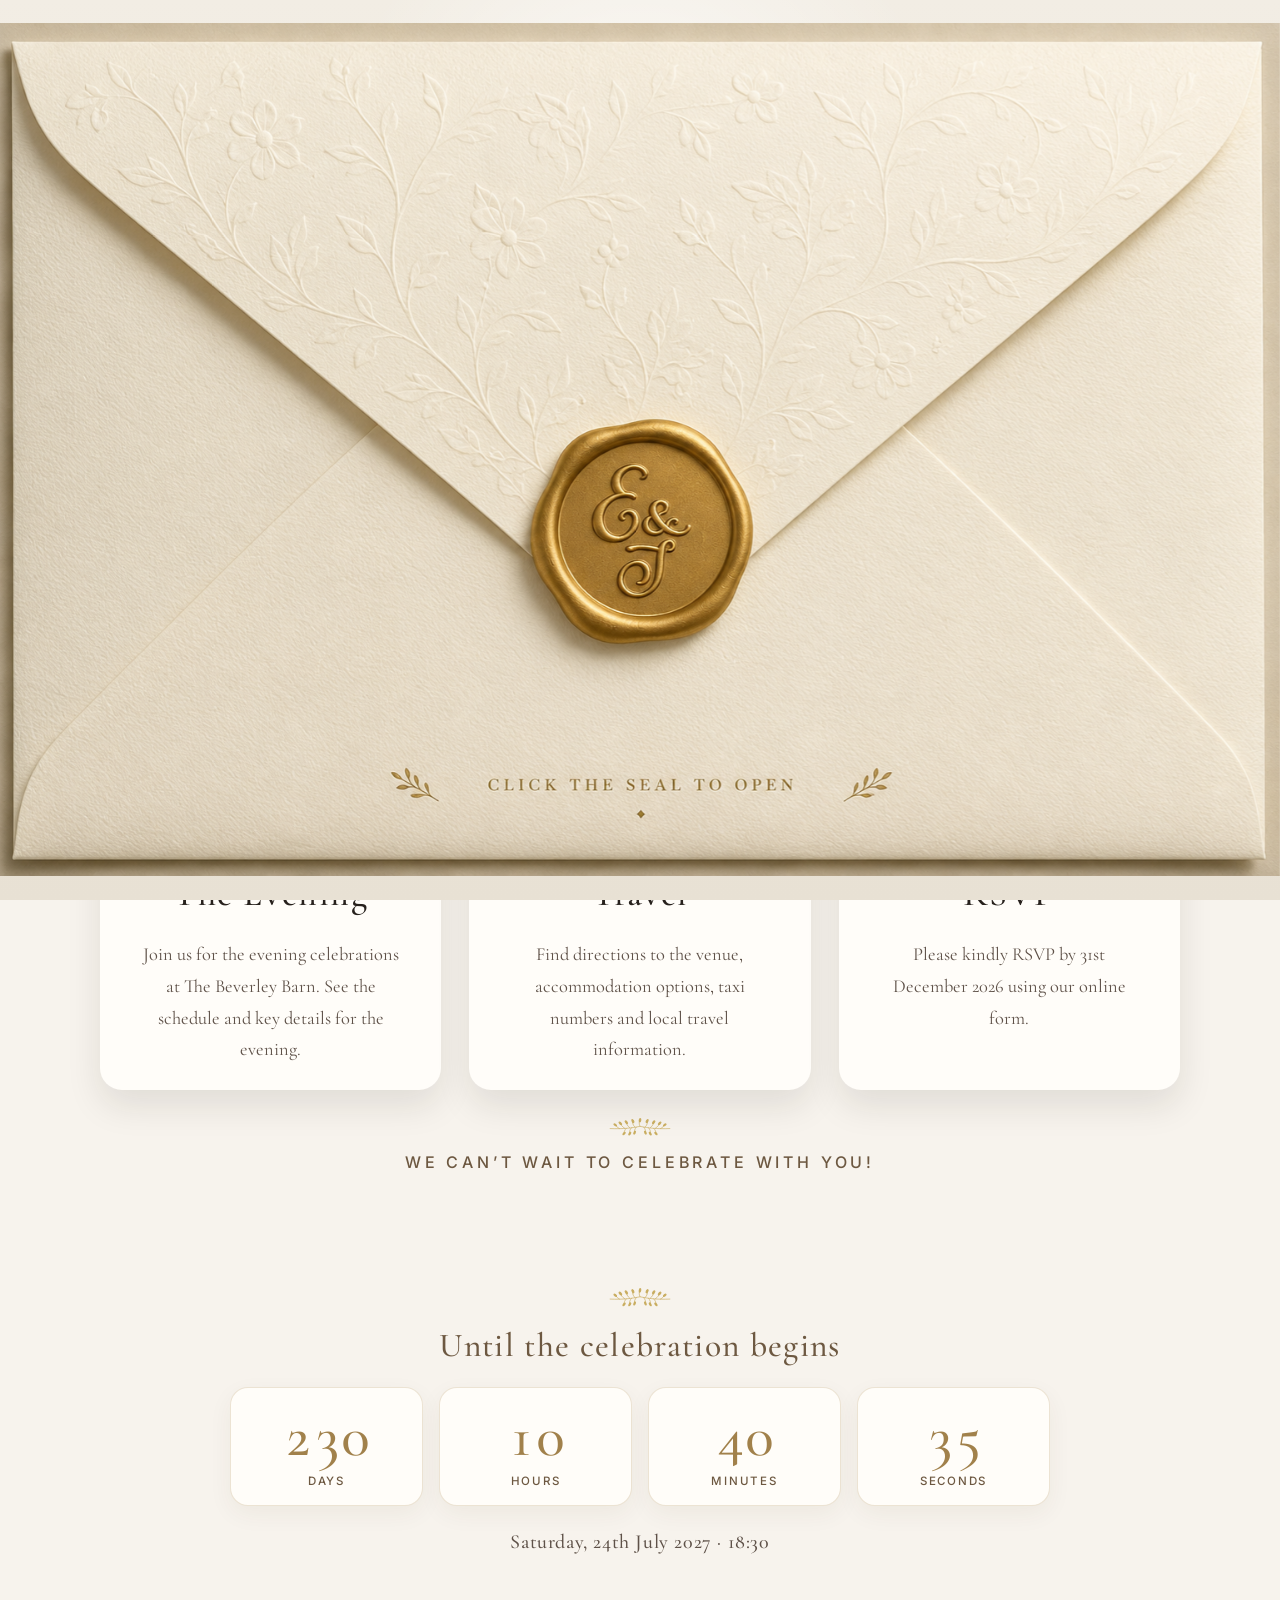
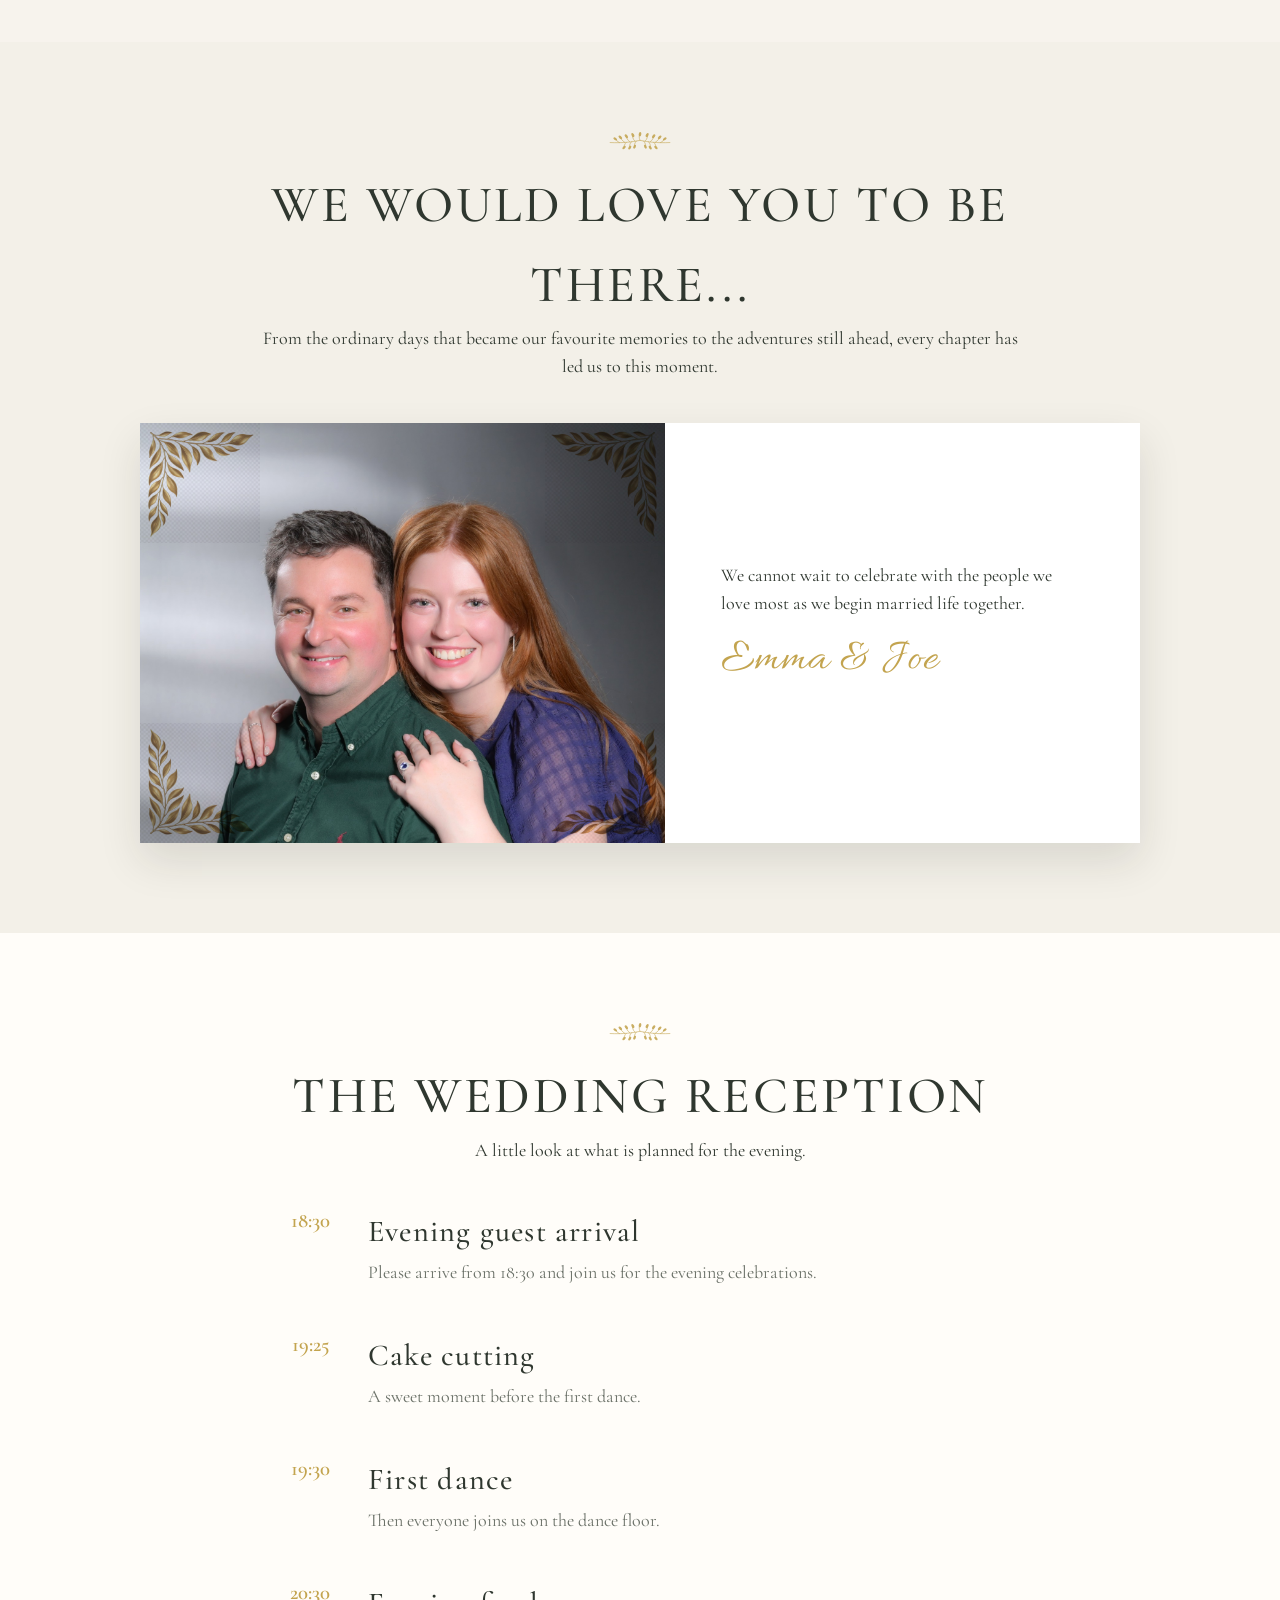
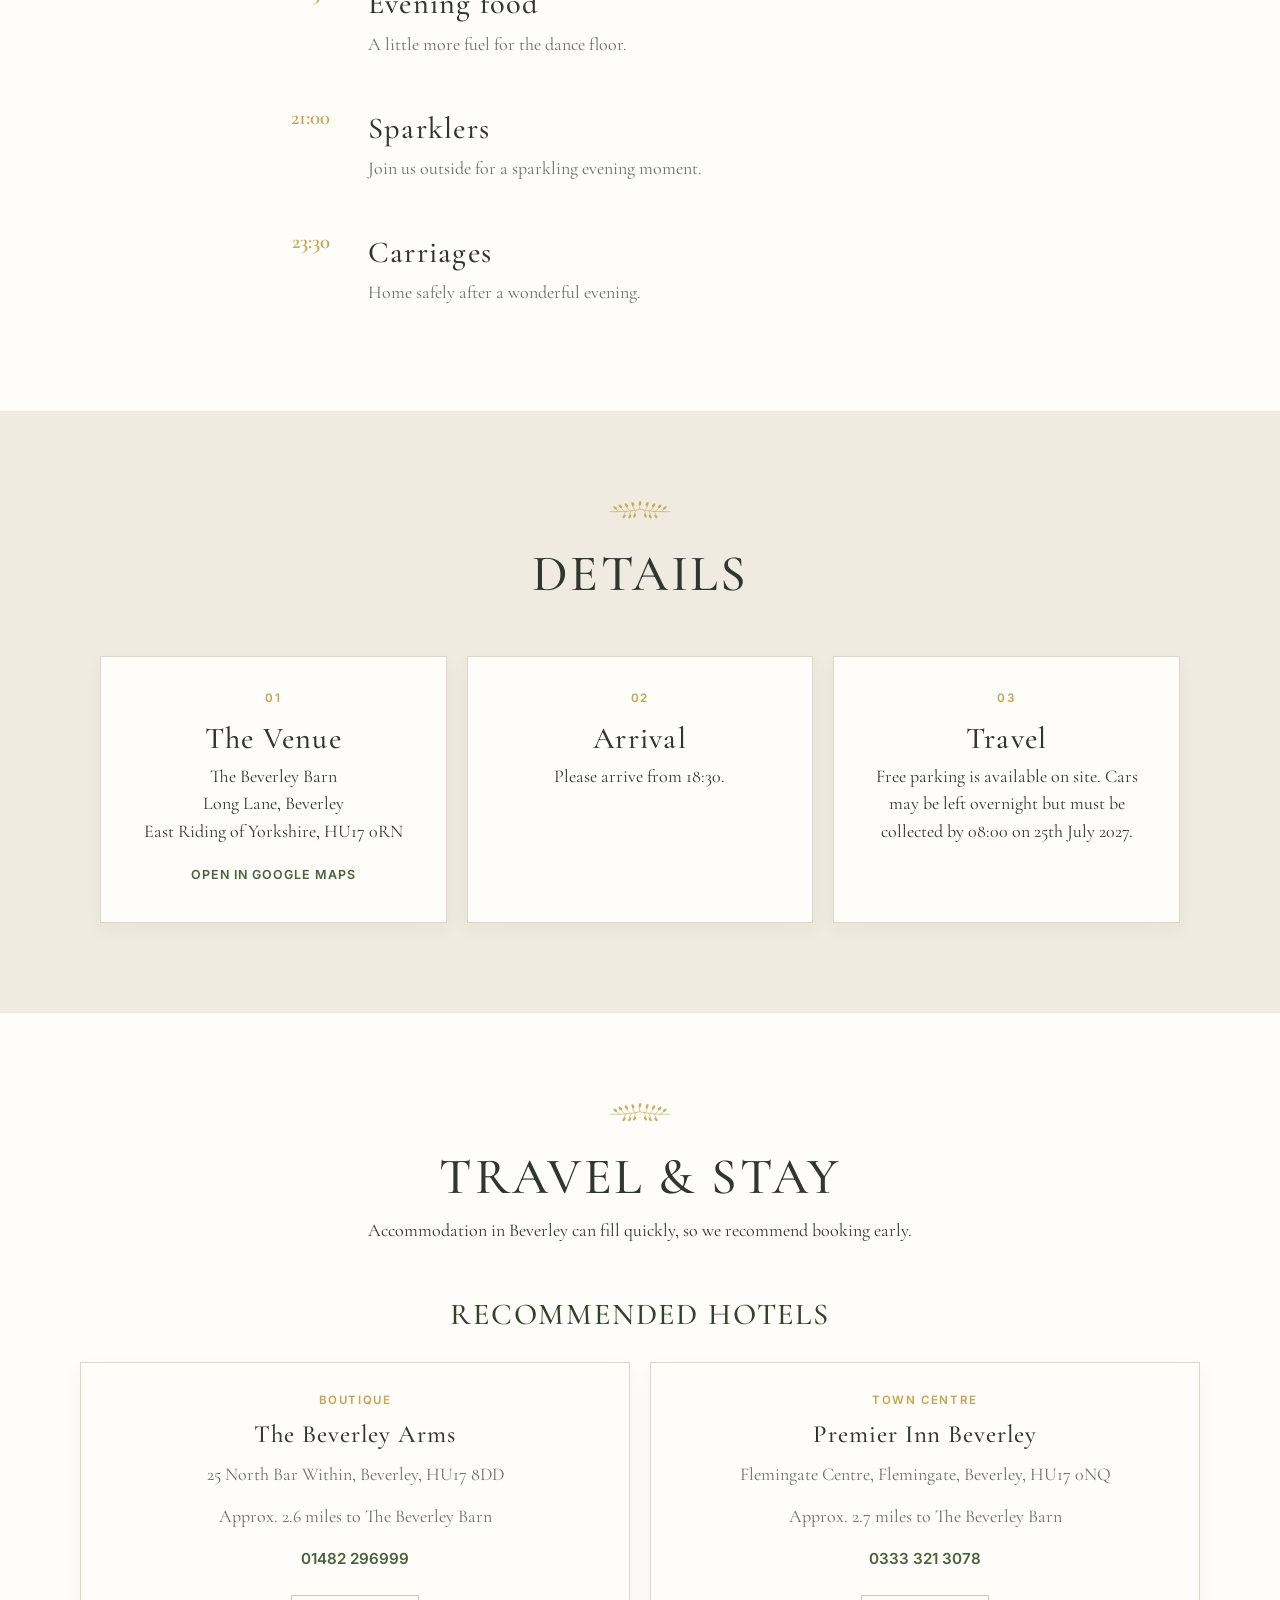
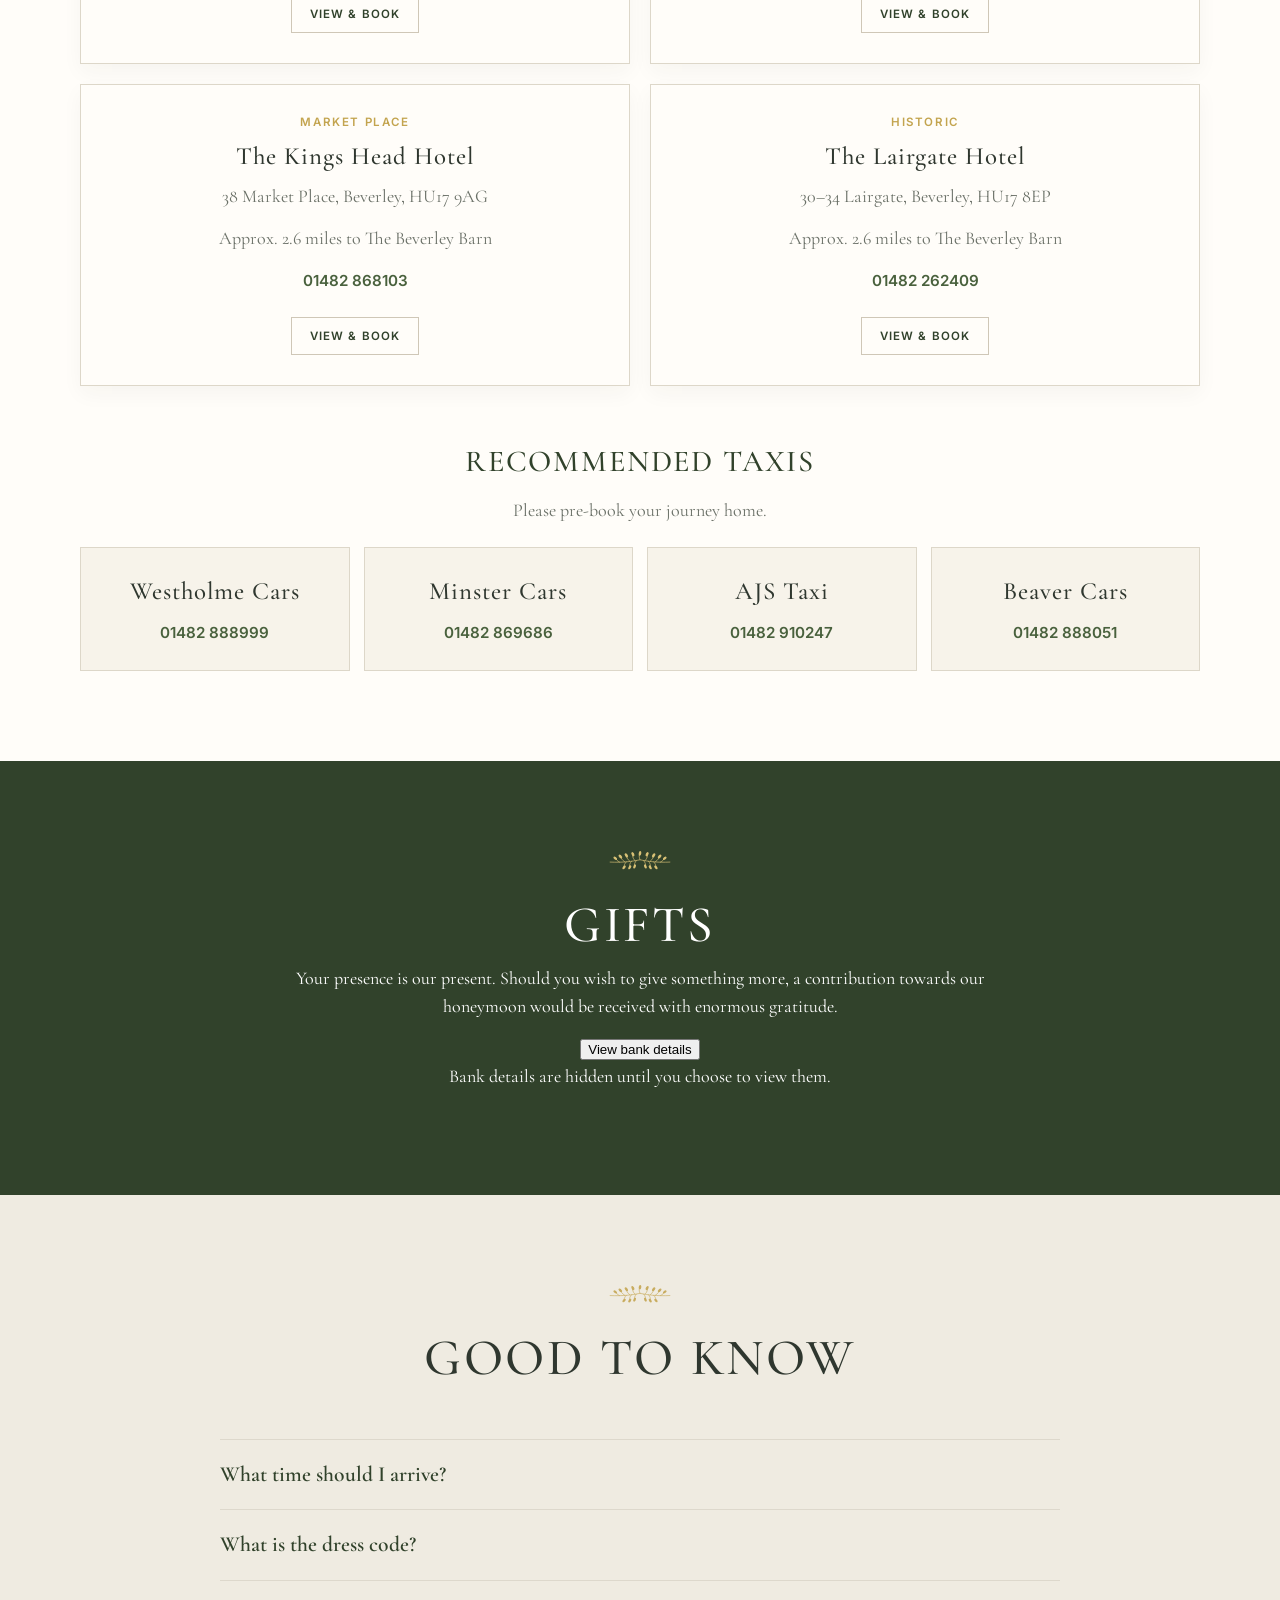
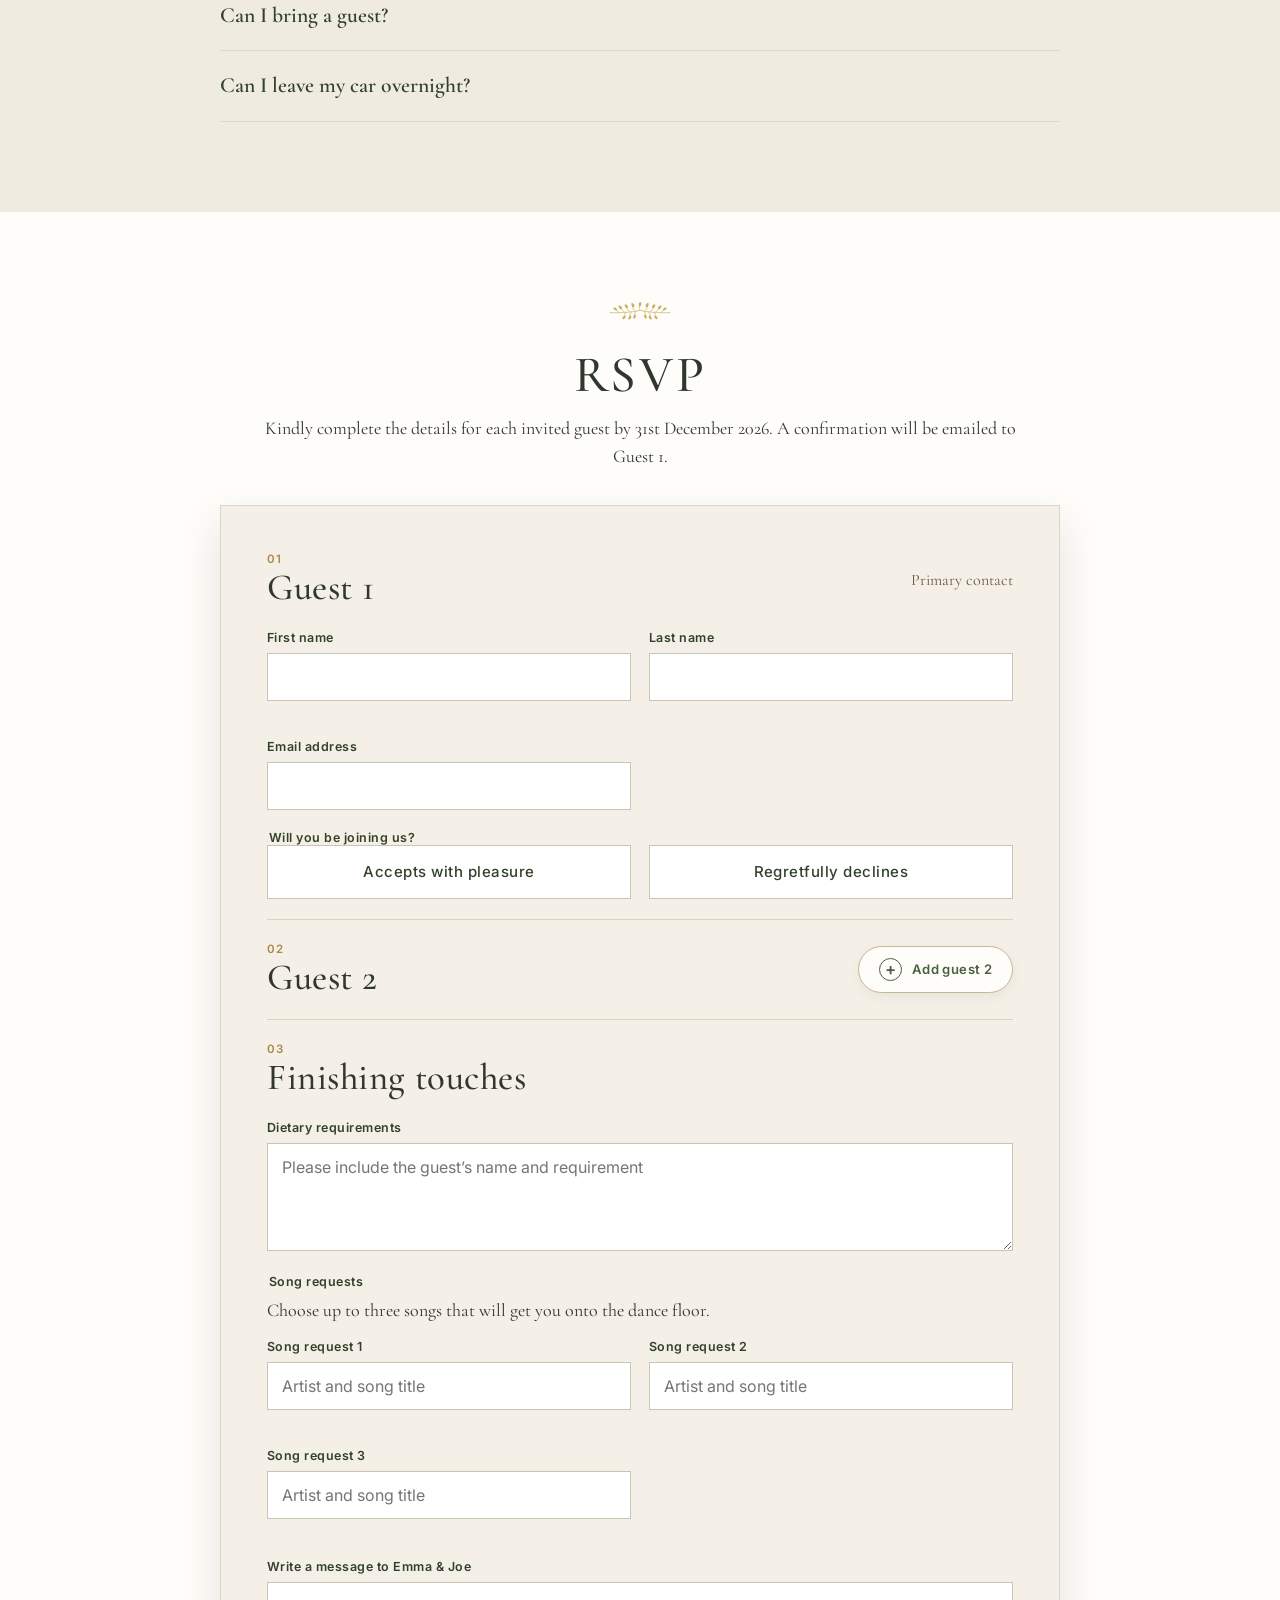
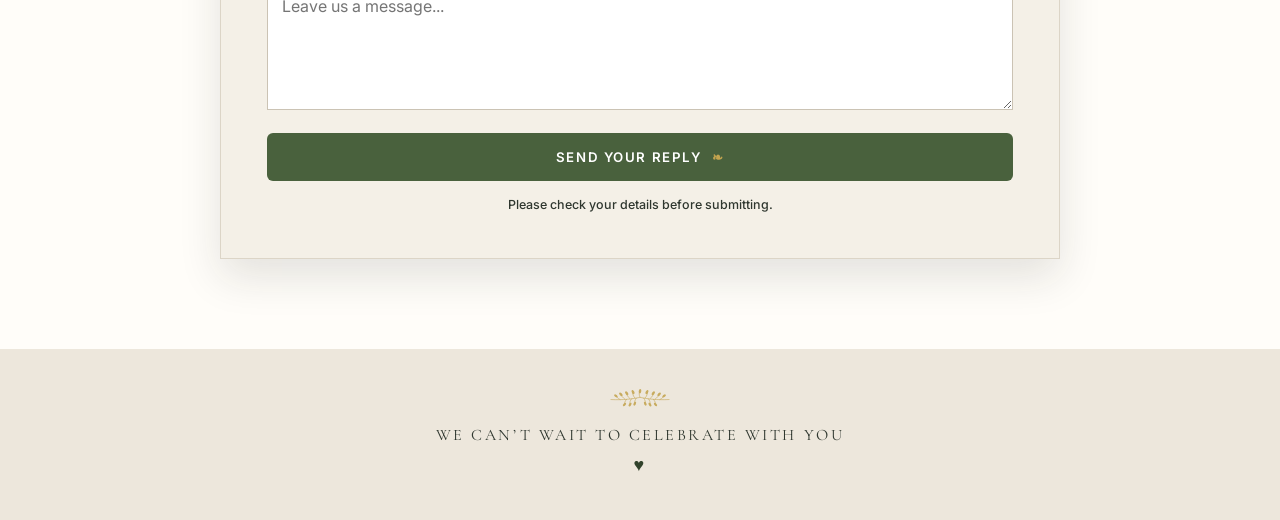
==== commit ff1dc0c9: "Update index.html" ====
--- a/evening/index.html
+++ b/evening/index.html
@@ -11,7 +11,7 @@
 <link crossorigin="" href="https://fonts.gstatic.com" rel="preconnect"/>
 <link href="https://fonts.googleapis.com/css2?family=Allura&amp;family=Cormorant+Garamond:wght@400;500;600;700&amp;family=Inter:wght@300;400;500;600&amp;display=swap" rel="stylesheet"/>
 <link href="../styles.css?v=536" rel="stylesheet"/>
-<link rel="stylesheet" href="evening-fixes.css?v=2-2">
+<link rel="stylesheet" href="evening-fixes.css?v=2-3">
 <style>
 .drinks-course .menu-options{grid-template-columns:repeat(4,minmax(0,1fr));gap:8px}
 .drinks-course .menu-options label{min-height:auto;padding:9px 6px}
@@ -136,7 +136,7 @@
 <span>Seconds</span>
 </div>
 </div>
-<p class="countdown-date">Saturday, 24th July 2027 · 18:00</p>
+<p class="countdown-date">Saturday, 24th July 2027 · 18:30</p>
 </div>
 </section>
 <section class="story section" id="story">
@@ -164,7 +164,7 @@
 <h2>The Wedding Reception</h2>
 <p>A little look at what is planned for the evening.</p>
 </div>
-<div class="timeline"><article class="reveal"><time>18:00</time><div><h3>Evening guest arrival</h3><p>Please arrive from 18:00 and join us for the evening celebrations.</p></div></article><article class="reveal"><time>19:25</time><div><h3>Cake cutting</h3><p>A sweet moment before the first dance.</p></div></article><article class="reveal"><time>19:30</time><div><h3>First dance</h3><p>Then everyone joins us on the dance floor.</p></div></article><article class="reveal"><time>20:30</time><div><h3>Evening food</h3><p>A little more fuel for the dance floor.</p></div></article><article class="reveal"><time>21:00</time><div><h3>Sparklers</h3><p>Join us outside for a sparkling evening moment.</p></div></article><article class="reveal"><time>23:30</time><div><h3>Carriages</h3><p>Home safely after a wonderful evening.</p></div></article></div>
+<div class="timeline"><article class="reveal"><time>18:30</time><div><h3>Evening guest arrival</h3><p>Please arrive from 18:30 and join us for the evening celebrations.</p></div></article><article class="reveal"><time>19:25</time><div><h3>Cake cutting</h3><p>A sweet moment before the first dance.</p></div></article><article class="reveal"><time>19:30</time><div><h3>First dance</h3><p>Then everyone joins us on the dance floor.</p></div></article><article class="reveal"><time>20:30</time><div><h3>Evening food</h3><p>A little more fuel for the dance floor.</p></div></article><article class="reveal"><time>21:00</time><div><h3>Sparklers</h3><p>Join us outside for a sparkling evening moment.</p></div></article><article class="reveal"><time>23:30</time><div><h3>Carriages</h3><p>Home safely after a wonderful evening.</p></div></article></div>
 </section>
 <section class="details section" id="details">
 <div class="section-heading reveal">
@@ -181,7 +181,7 @@
 <article class="reveal">
 <small>02</small>
 <h3>Arrival</h3>
-<p>Please arrive from 18:00.</p>
+<p>Please arrive from 18:30.</p>
 </article>
 <article class="reveal">
 <small>03</small>
@@ -279,7 +279,7 @@
 <h2>Good To Know</h2>
 </div>
 <div class="accordion reveal">
-<details><summary>What time should I arrive?</summary><p>Please arrive from 18:00.</p></details>
+<details><summary>What time should I arrive?</summary><p>Please arrive from 18:30.</p></details>
 <details><summary>What is the dress code?</summary><p>Party</p></details>
 <details><summary>Can I bring a guest?</summary><p>Your invitation confirms the number of places reserved for your household.</p></details>
 
--- a/evening/evening-fixes.css
+++ b/evening/evening-fixes.css
@@ -1,4 +1,4 @@
-/* Project Evergreen / Emma & Joe - evening appearance fixes v2.2
+/* Project Evergreen / Emma & Joe - evening appearance fixes v2.3
  * Load after ../styles.css in /evening/index.html.
  * Presentation only: does not alter RSVP behaviour, fields, or submission code.
  */
@@ -222,3 +222,20 @@
 @media (max-width: 600px) {
   .rsvp .guest-card-heading { align-items: flex-start; }
 }
+
+
+/* v2.3: remove the duplicate/internally offset icon layer visible on live site.
+   Display just one centered graphic, using the original illustrated PNG.
+   The graphics above are the actual original assets from /assets/.
+ */
+.v523-cards .v523-card .v523-card-icon {
+  background-repeat: no-repeat !important;
+  background-position: 50% 50% !important;
+  background-size: 68px 68px !important;
+  padding: 0 !important;
+}
+.v523-cards .v523-card .v523-card-icon > *,
+.v523-cards .v523-card .v523-card-icon img,
+.v523-cards .v523-card .v523-card-icon svg {
+  display: none !important;
+}
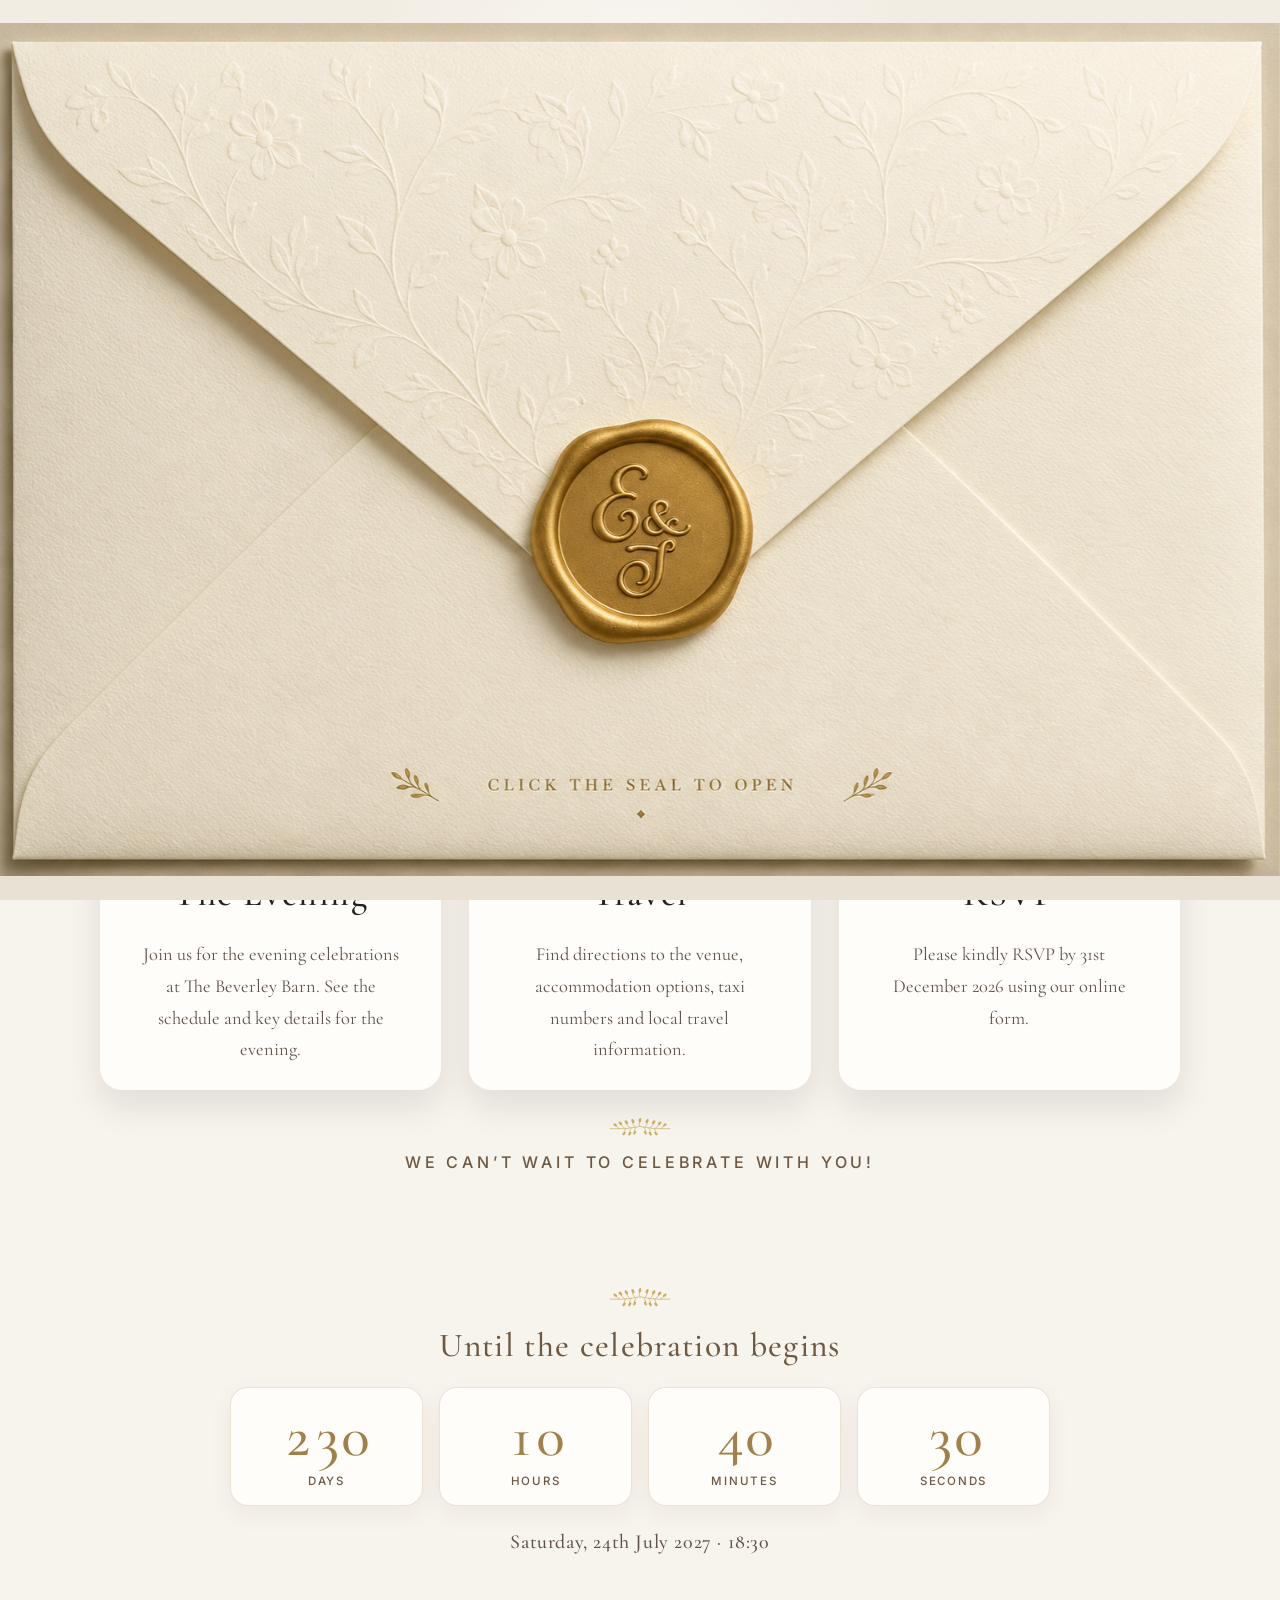
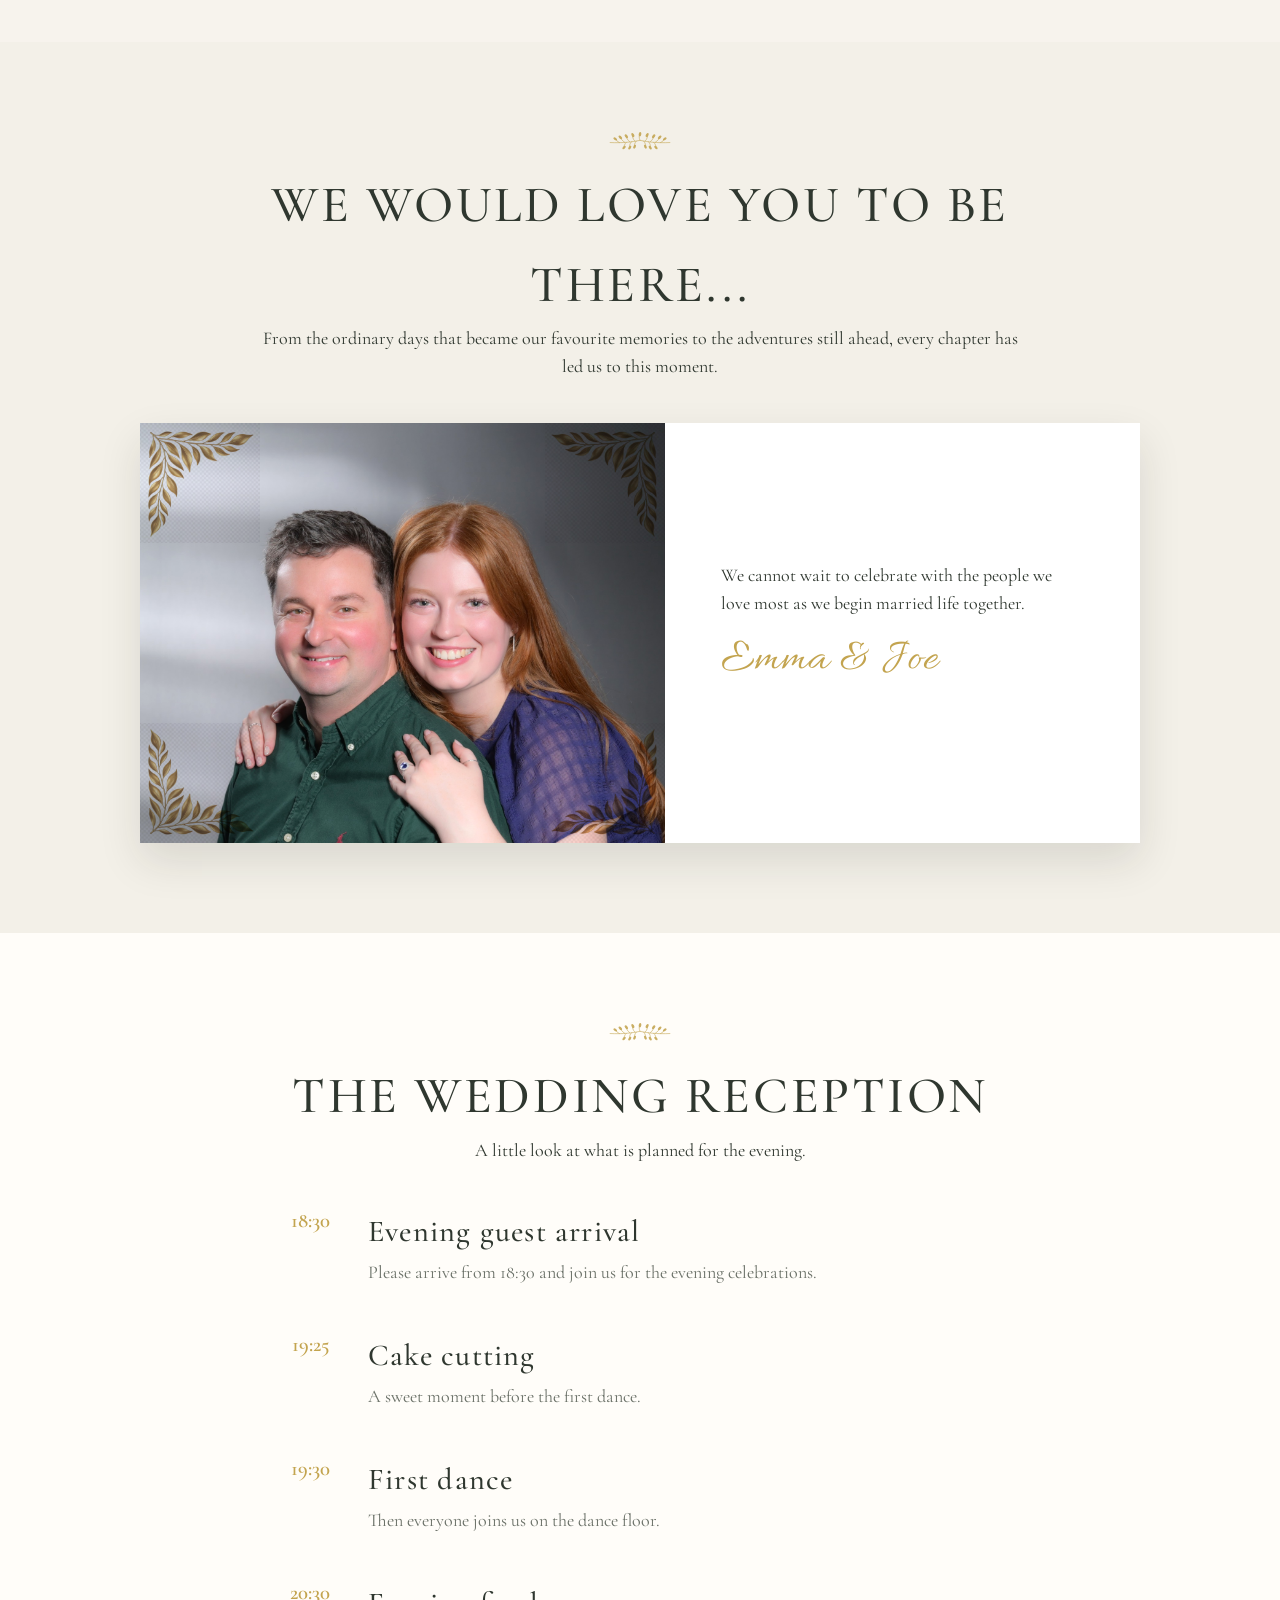
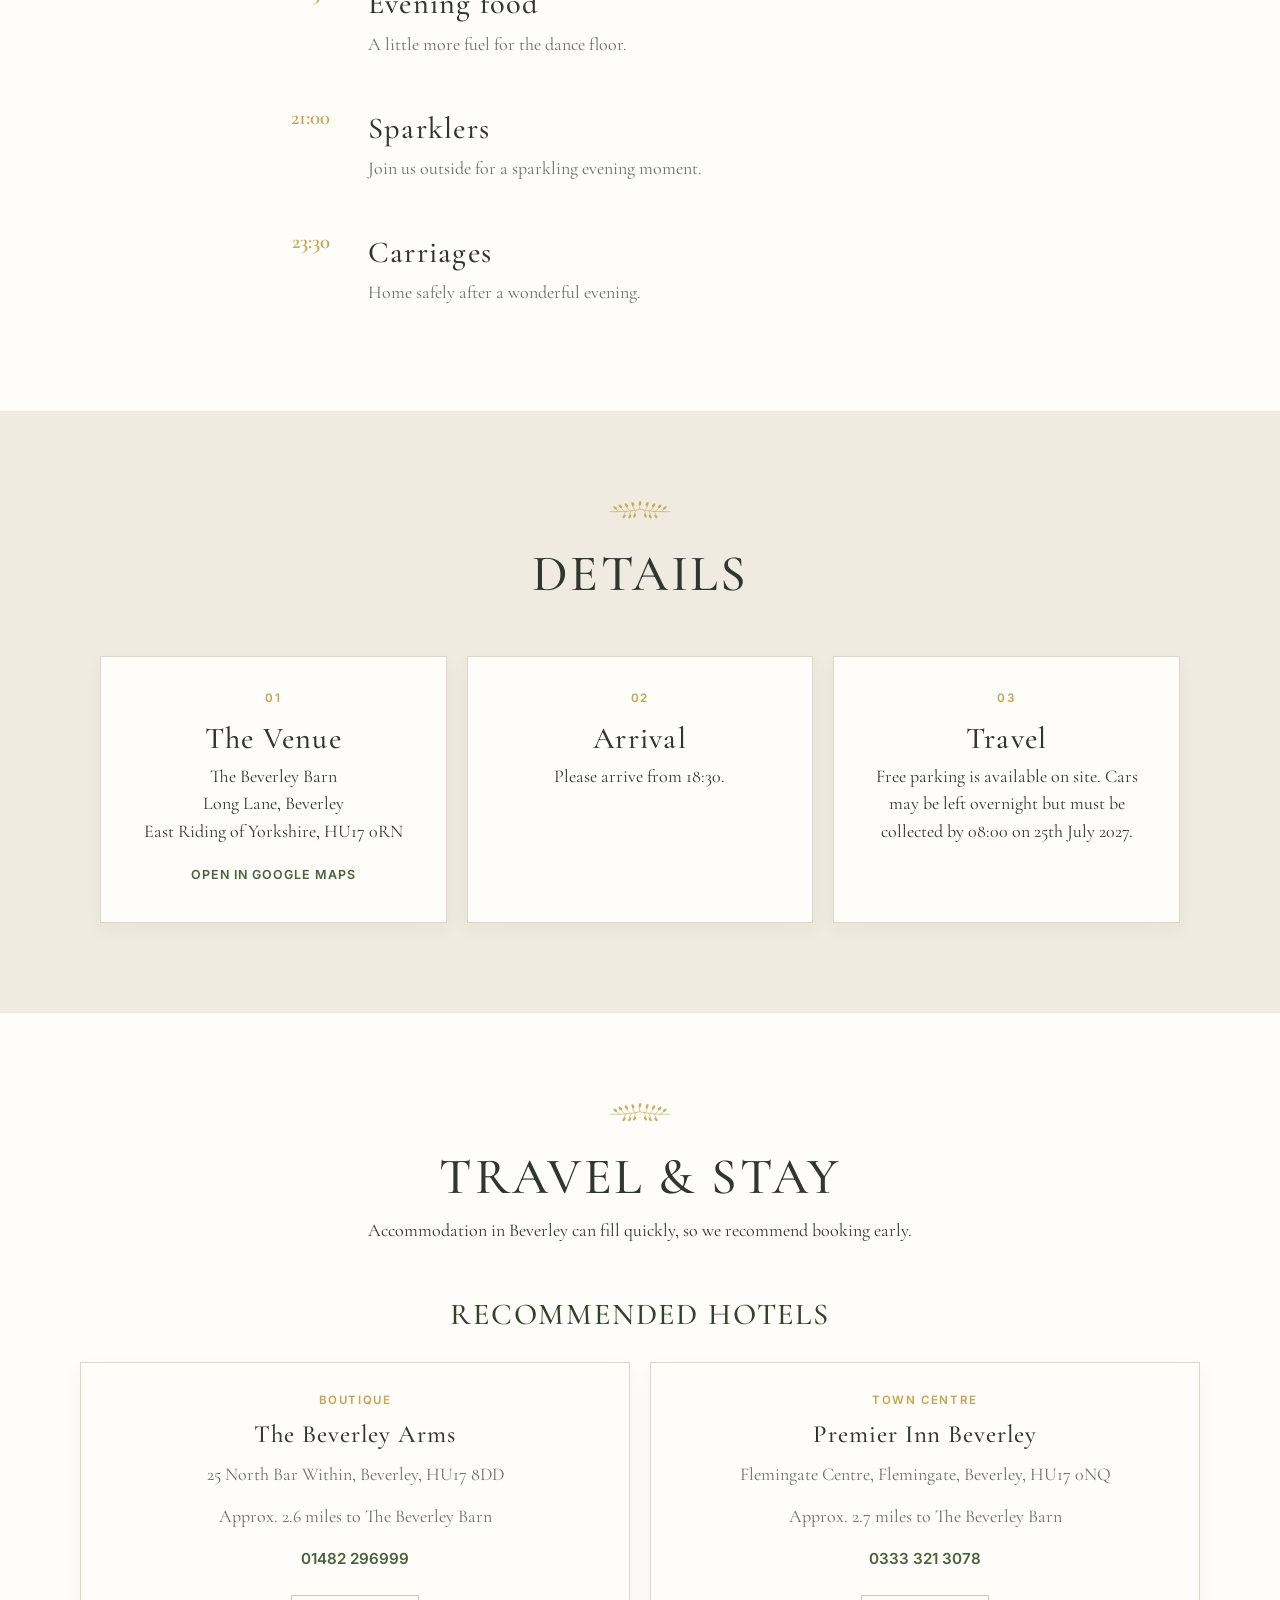
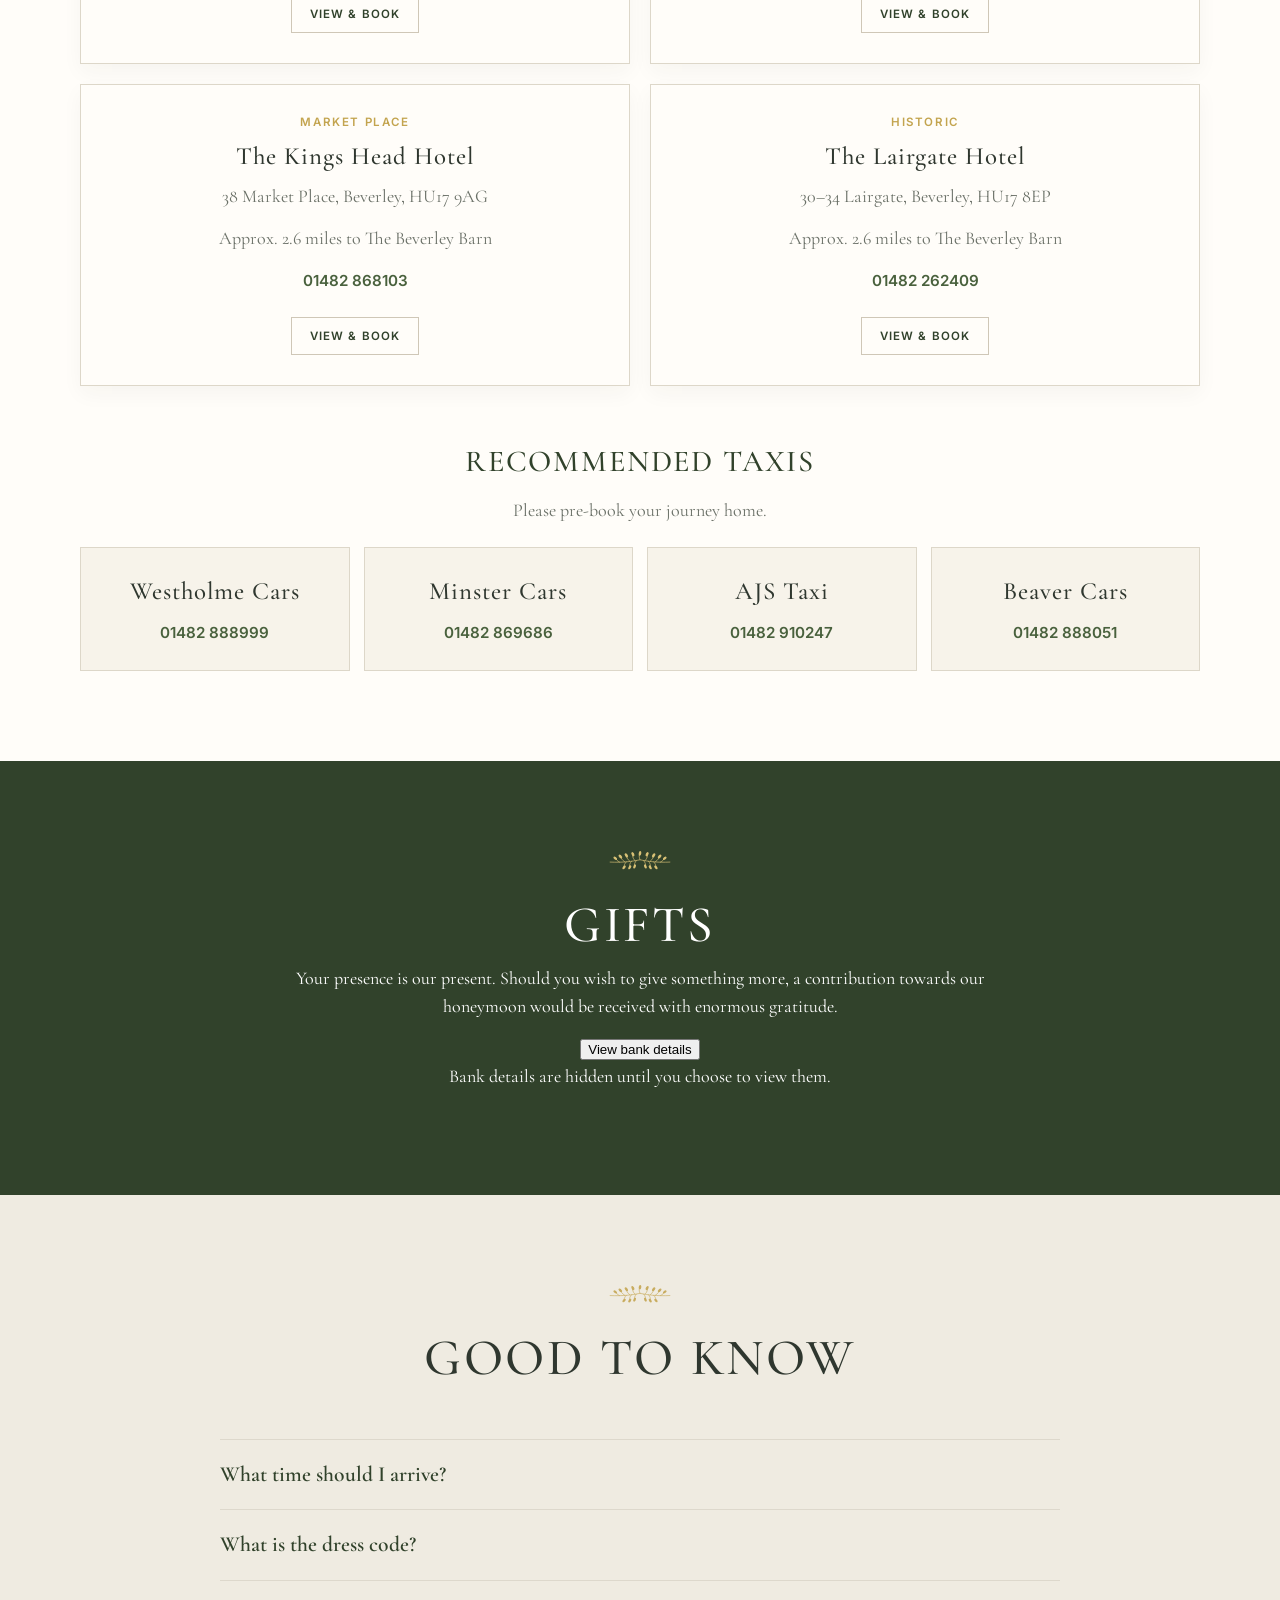
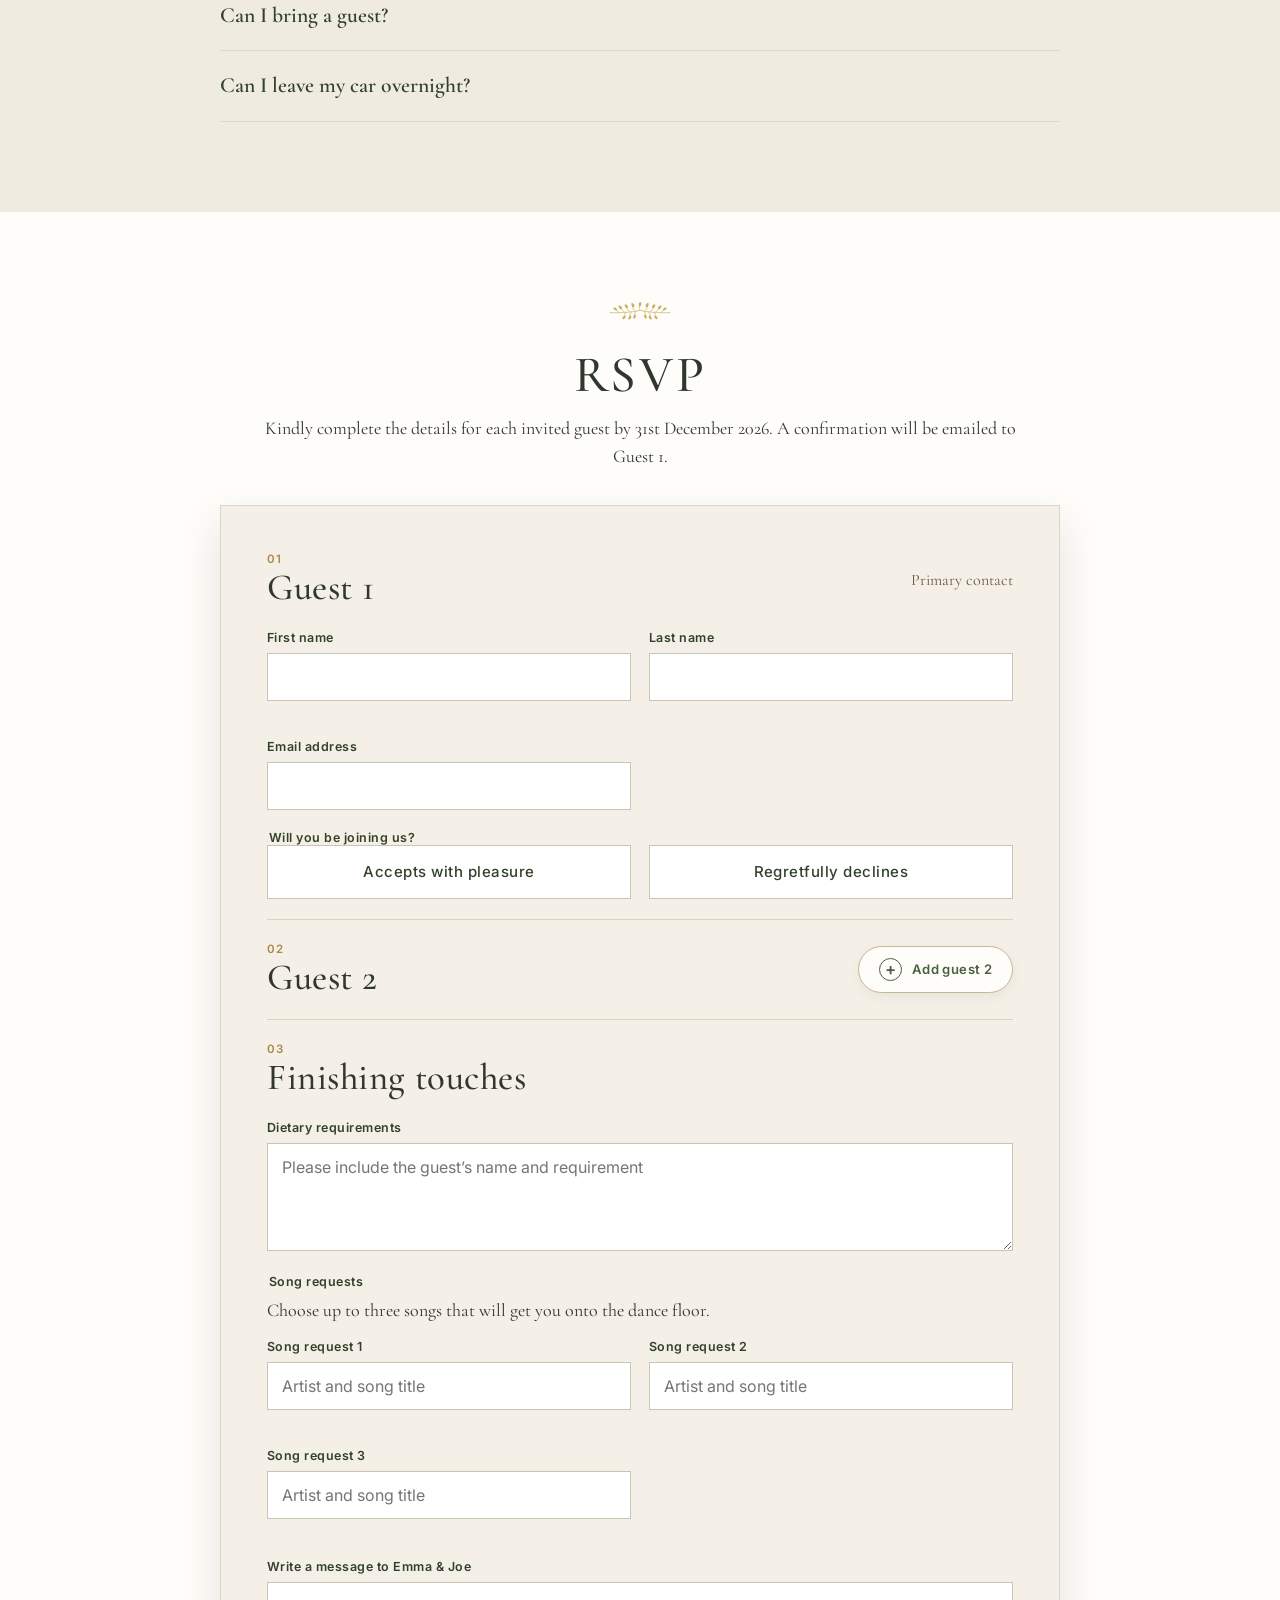
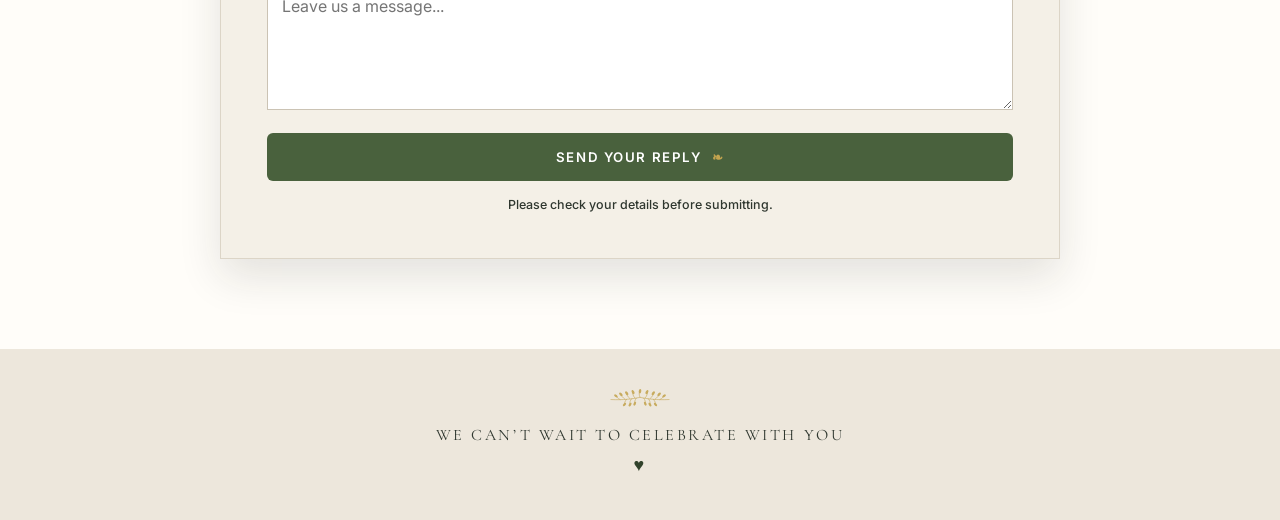
==== commit 797bcac0: "Update index.html" ====
--- a/evening/index.html
+++ b/evening/index.html
@@ -11,7 +11,7 @@
 <link crossorigin="" href="https://fonts.gstatic.com" rel="preconnect"/>
 <link href="https://fonts.googleapis.com/css2?family=Allura&amp;family=Cormorant+Garamond:wght@400;500;600;700&amp;family=Inter:wght@300;400;500;600&amp;display=swap" rel="stylesheet"/>
 <link href="../styles.css?v=536" rel="stylesheet"/>
-<link rel="stylesheet" href="evening-fixes.css?v=2-3">
+<link rel="stylesheet" href="evening-fixes.css?v=2-4">
 <style>
 .drinks-course .menu-options{grid-template-columns:repeat(4,minmax(0,1fr));gap:8px}
 .drinks-course .menu-options label{min-height:auto;padding:9px 6px}
--- a/evening/evening-fixes.css
+++ b/evening/evening-fixes.css
@@ -1,4 +1,4 @@
-/* Project Evergreen / Emma & Joe - evening appearance fixes v2.3
+/* Project Evergreen / Emma & Joe - evening appearance fixes v2.4
  * Load after ../styles.css in /evening/index.html.
  * Presentation only: does not alter RSVP behaviour, fields, or submission code.
  */
@@ -239,3 +239,39 @@
 .v523-cards .v523-card .v523-card-icon svg {
   display: none !important;
 }
+
+
+/* v2.4 — True centring fix.
+ * The original icon-*-v523.png files contain a small pictogram
+ * drawn in the lower/right portion of a photograph. Centring those
+ * PNG files in CSS therefore still leaves the symbol off-centre.
+ * Replace the picture-medallion graphics with single, centred,
+ * original-style gold outline icons, directly inside this CSS.
+ * No change to card links or RSVP submission logic.
+ */
+.v523-cards .v523-card .v523-card-icon {
+  display: grid !important;
+  place-items: center !important;
+  left: 50% !important;
+  transform: translateX(-50%) !important;
+  width: 72px !important;
+  height: 72px !important;
+  box-sizing: border-box !important;
+  padding: 0 !important;
+  background-color: #fffdf9 !important;
+  background-repeat: no-repeat !important;
+  background-position: center center !important;
+  background-size: 33px 33px !important;
+  border: 1px solid rgba(172, 134, 81, .18);
+  border-radius: 50% !important;
+}
+.v523-cards .v523-card .v523-card-icon > * { display: none !important; }
+.v523-cards > .v523-card:nth-child(1) .v523-card-icon {
+  background-image: url("data:image/svg+xml,%3Csvg%20xmlns%3D%22http%3A%2F%2Fwww.w3.org%2F2000%2Fsvg%22%20width%3D%2248%22%20height%3D%2248%22%20viewBox%3D%220%200%2048%2048%22%20fill%3D%22none%22%20stroke%3D%22%23ac8651%22%20stroke-width%3D%222.8%22%20stroke-linecap%3D%22round%22%20stroke-linejoin%3D%22round%22%3E%3Crect%20x%3D%228%22%20y%3D%2211%22%20width%3D%2232%22%20height%3D%2230%22%20rx%3D%222%22%2F%3E%3Cpath%20d%3D%22M8%2020h32M16%207v8M32%207v8%22%2F%3E%3Cpath%20d%3D%22M17%2027h.1M24%2027h.1M31%2027h.1M17%2034h.1M24%2034h.1M31%2034h.1%22%20stroke-width%3D%224%22%2F%3E%3C%2Fsvg%3E") !important;
+}
+.v523-cards > .v523-card:nth-child(2) .v523-card-icon {
+  background-image: url("data:image/svg+xml,%3Csvg%20xmlns%3D%22http%3A%2F%2Fwww.w3.org%2F2000%2Fsvg%22%20width%3D%2248%22%20height%3D%2248%22%20viewBox%3D%220%200%2048%2048%22%20fill%3D%22none%22%20stroke%3D%22%23ac8651%22%20stroke-width%3D%222.8%22%20stroke-linecap%3D%22round%22%20stroke-linejoin%3D%22round%22%3E%3Cpath%20d%3D%22M24%2043s14-12.3%2014-25a14%2014%200%200%200-28%200c0%2012.7%2014%2025%2014%2025Z%22%2F%3E%3Ccircle%20cx%3D%2224%22%20cy%3D%2218%22%20r%3D%225%22%2F%3E%3C%2Fsvg%3E") !important;
+}
+.v523-cards > .v523-card:nth-child(3) .v523-card-icon {
+  background-image: url("data:image/svg+xml,%3Csvg%20xmlns%3D%22http%3A%2F%2Fwww.w3.org%2F2000%2Fsvg%22%20width%3D%2248%22%20height%3D%2248%22%20viewBox%3D%220%200%2048%2048%22%20fill%3D%22none%22%20stroke%3D%22%23ac8651%22%20stroke-width%3D%222.8%22%20stroke-linecap%3D%22round%22%20stroke-linejoin%3D%22round%22%3E%3Crect%20x%3D%225%22%20y%3D%2212%22%20width%3D%2238%22%20height%3D%2226%22%20rx%3D%222.5%22%2F%3E%3Cpath%20d%3D%22m6%2014%2018%2014%2018-14%22%2F%3E%3C%2Fsvg%3E") !important;
+}
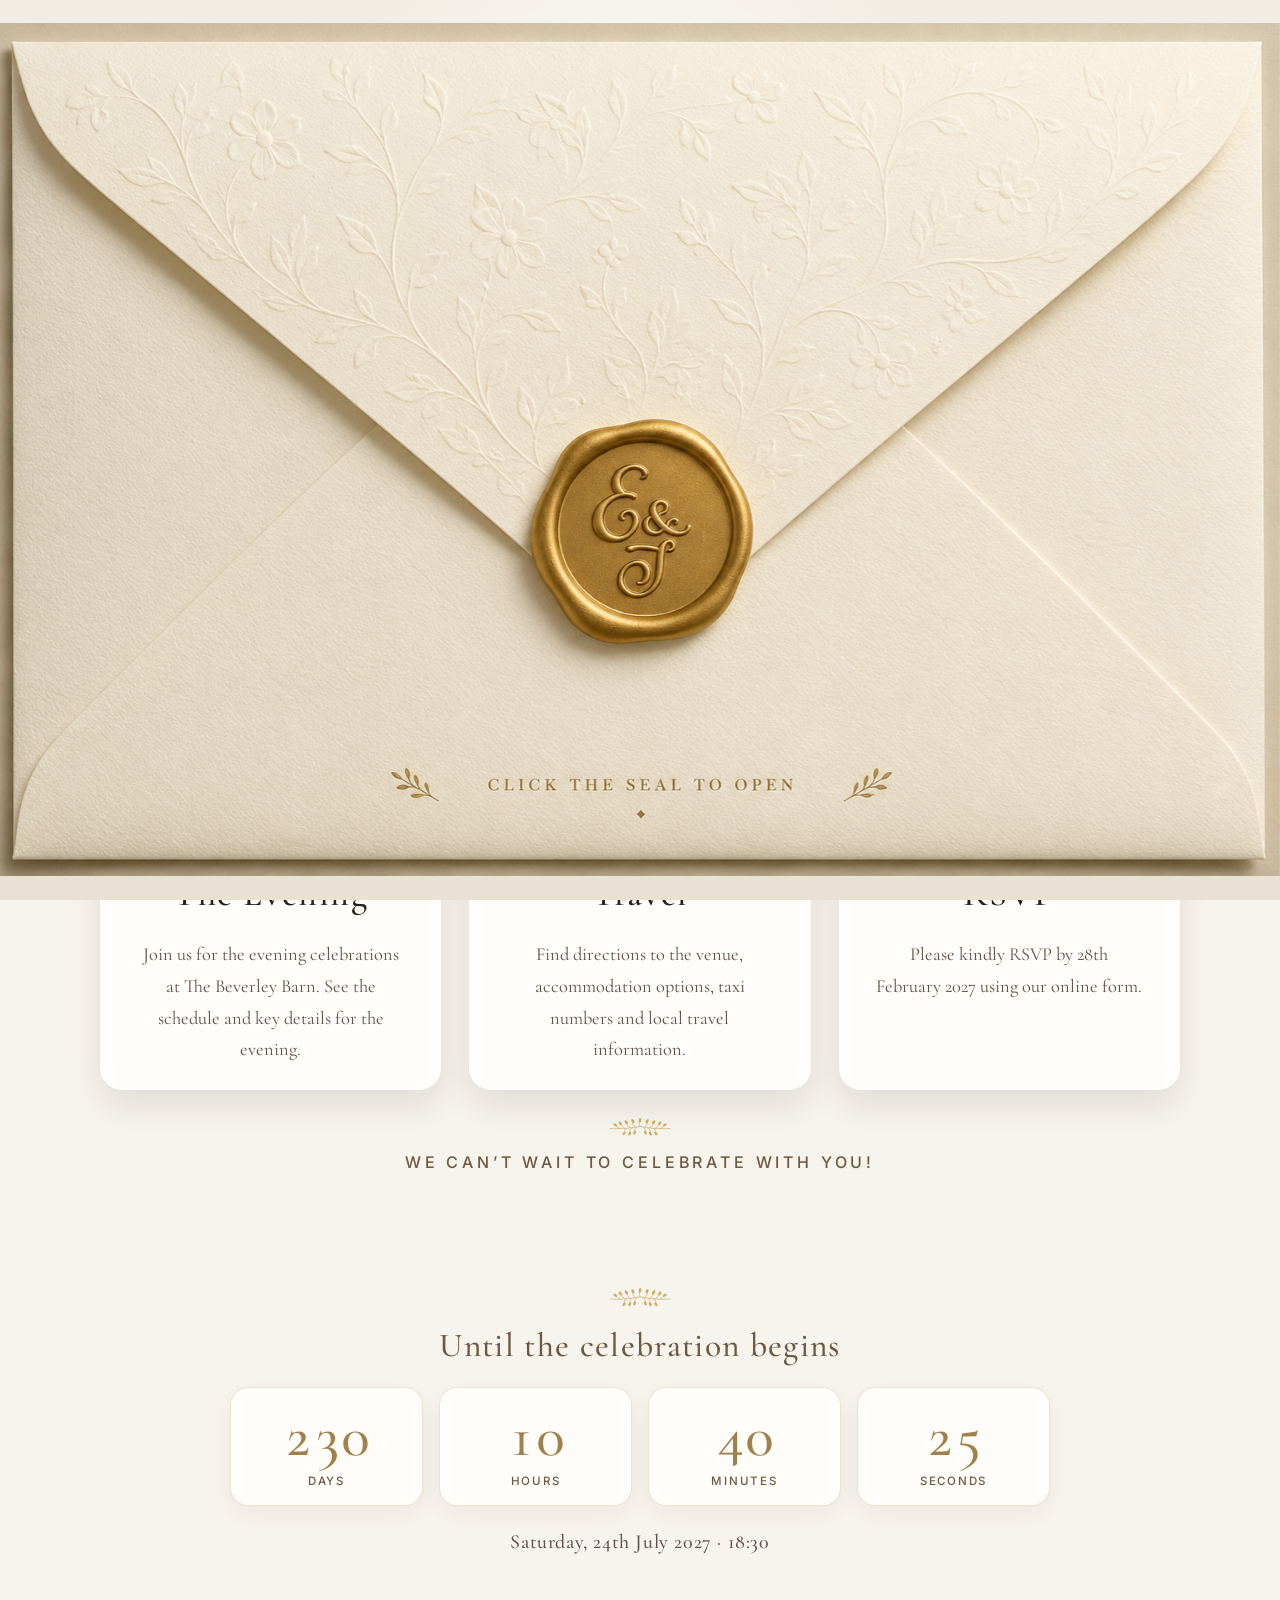
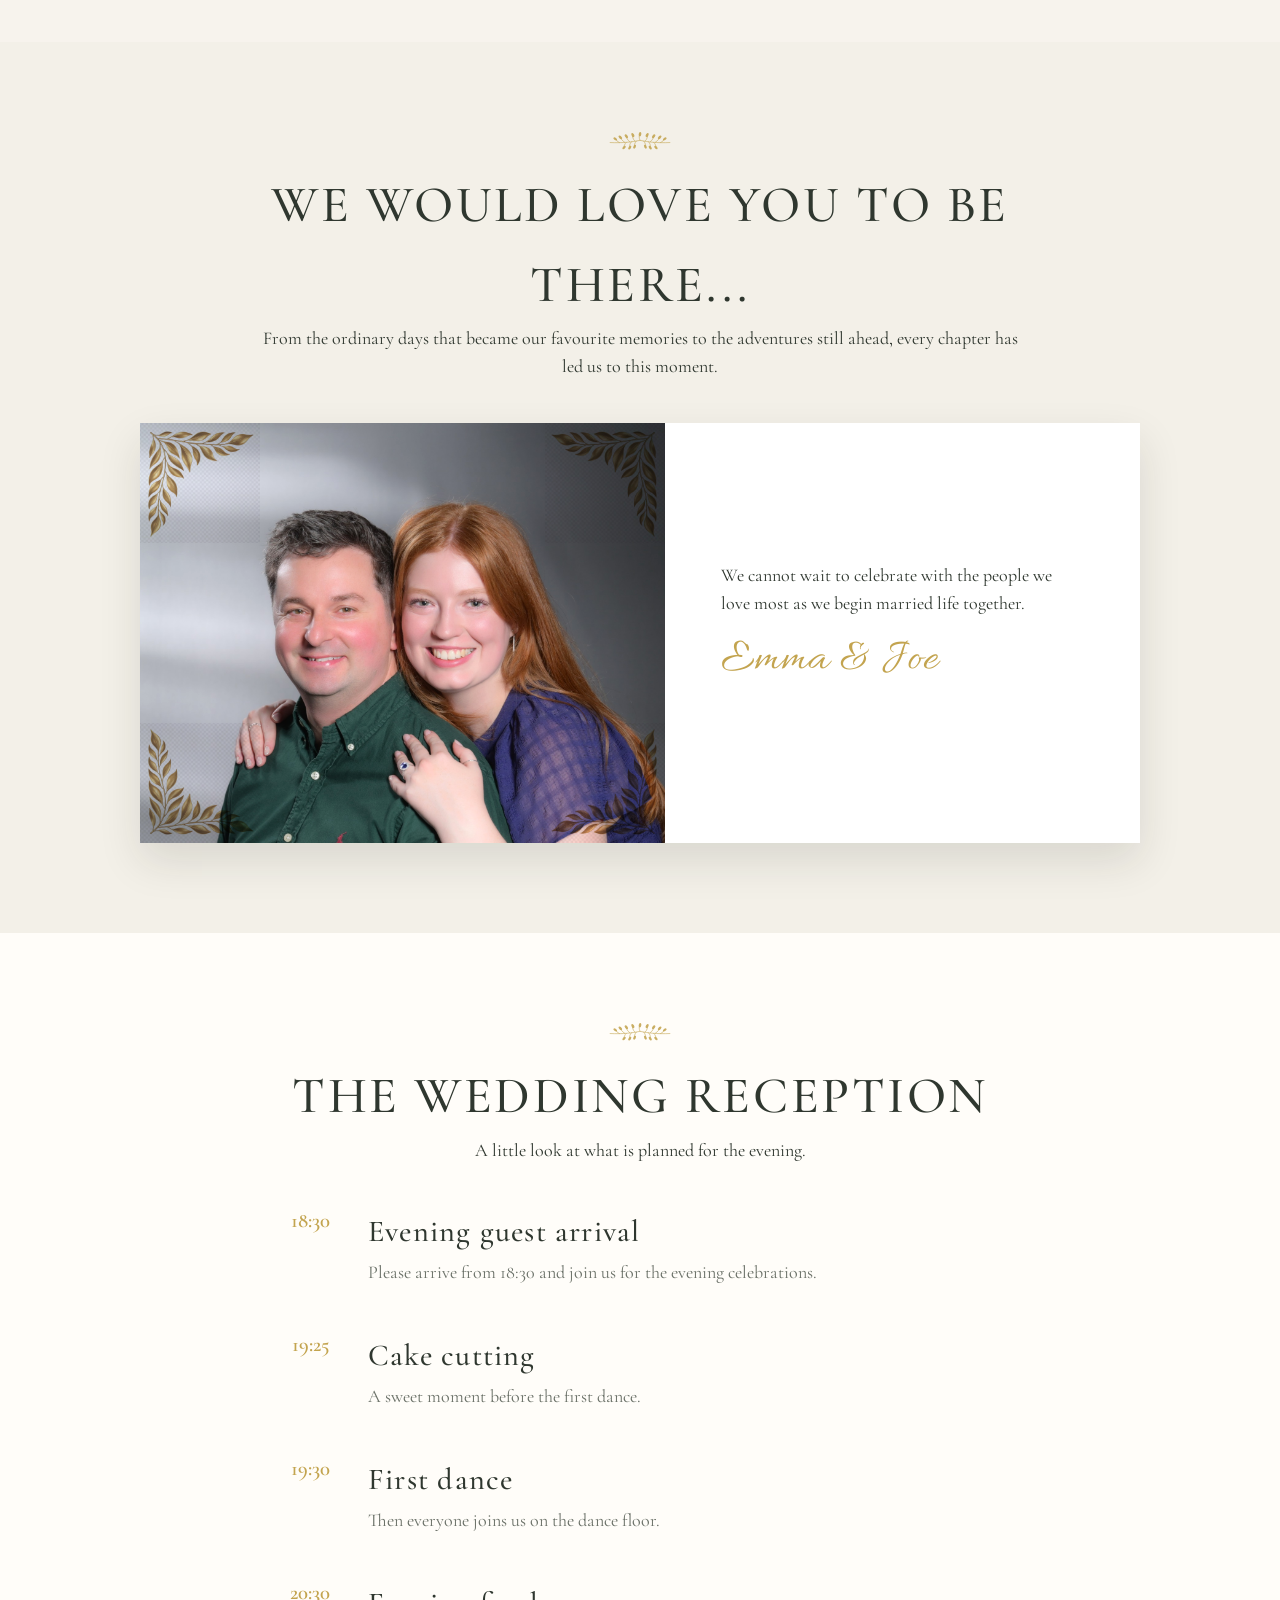
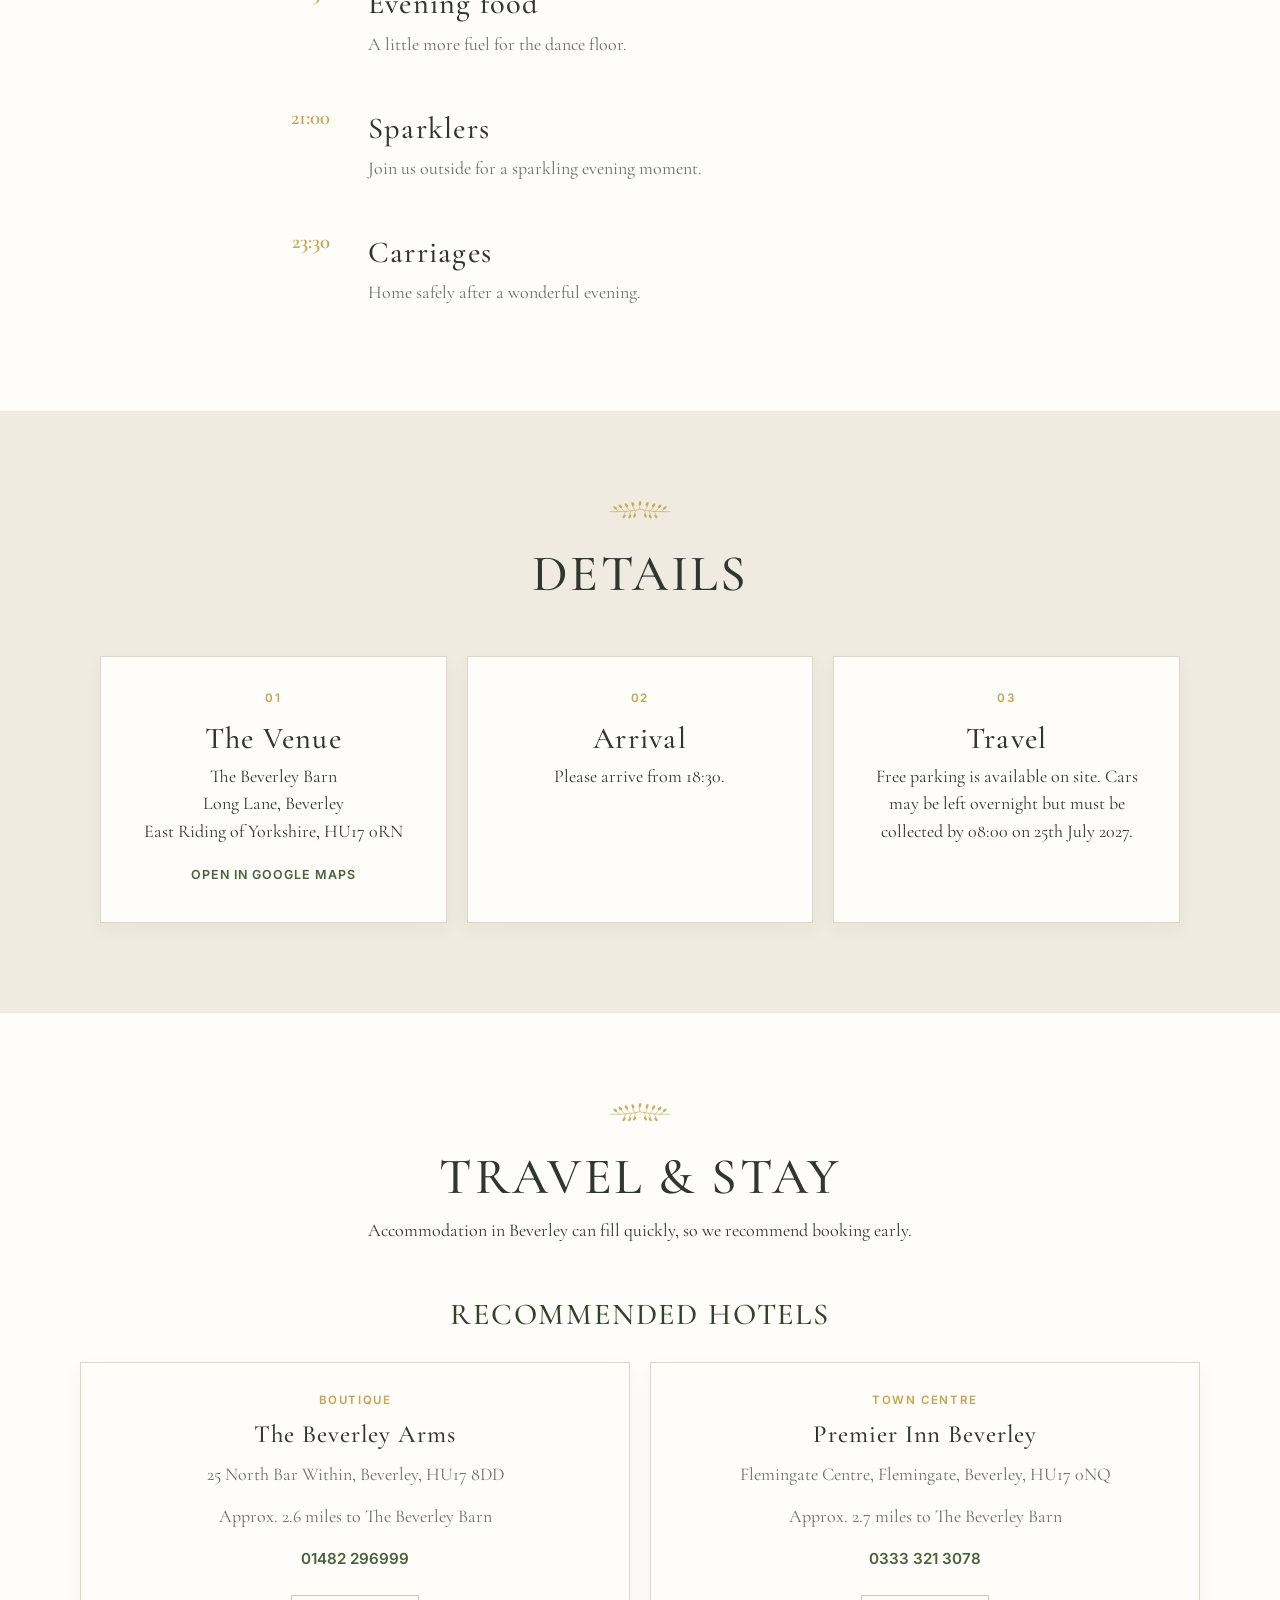
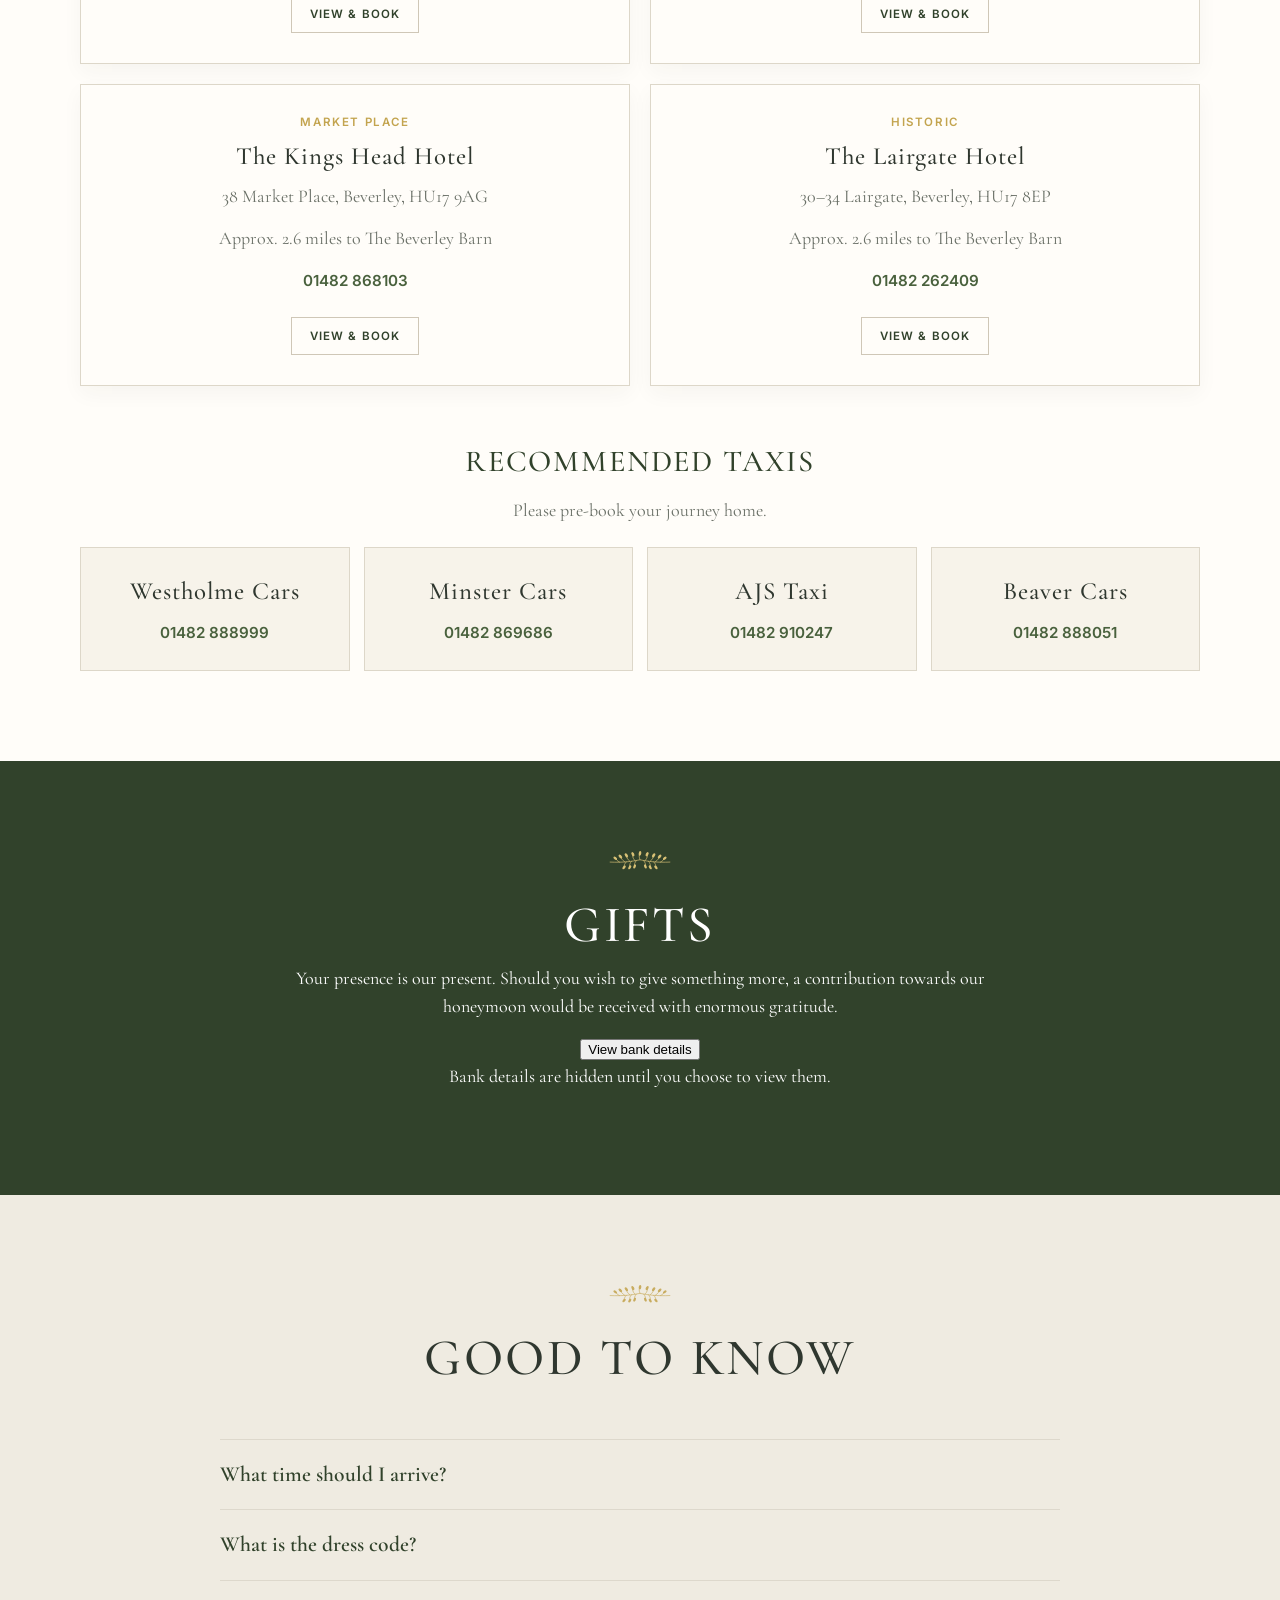
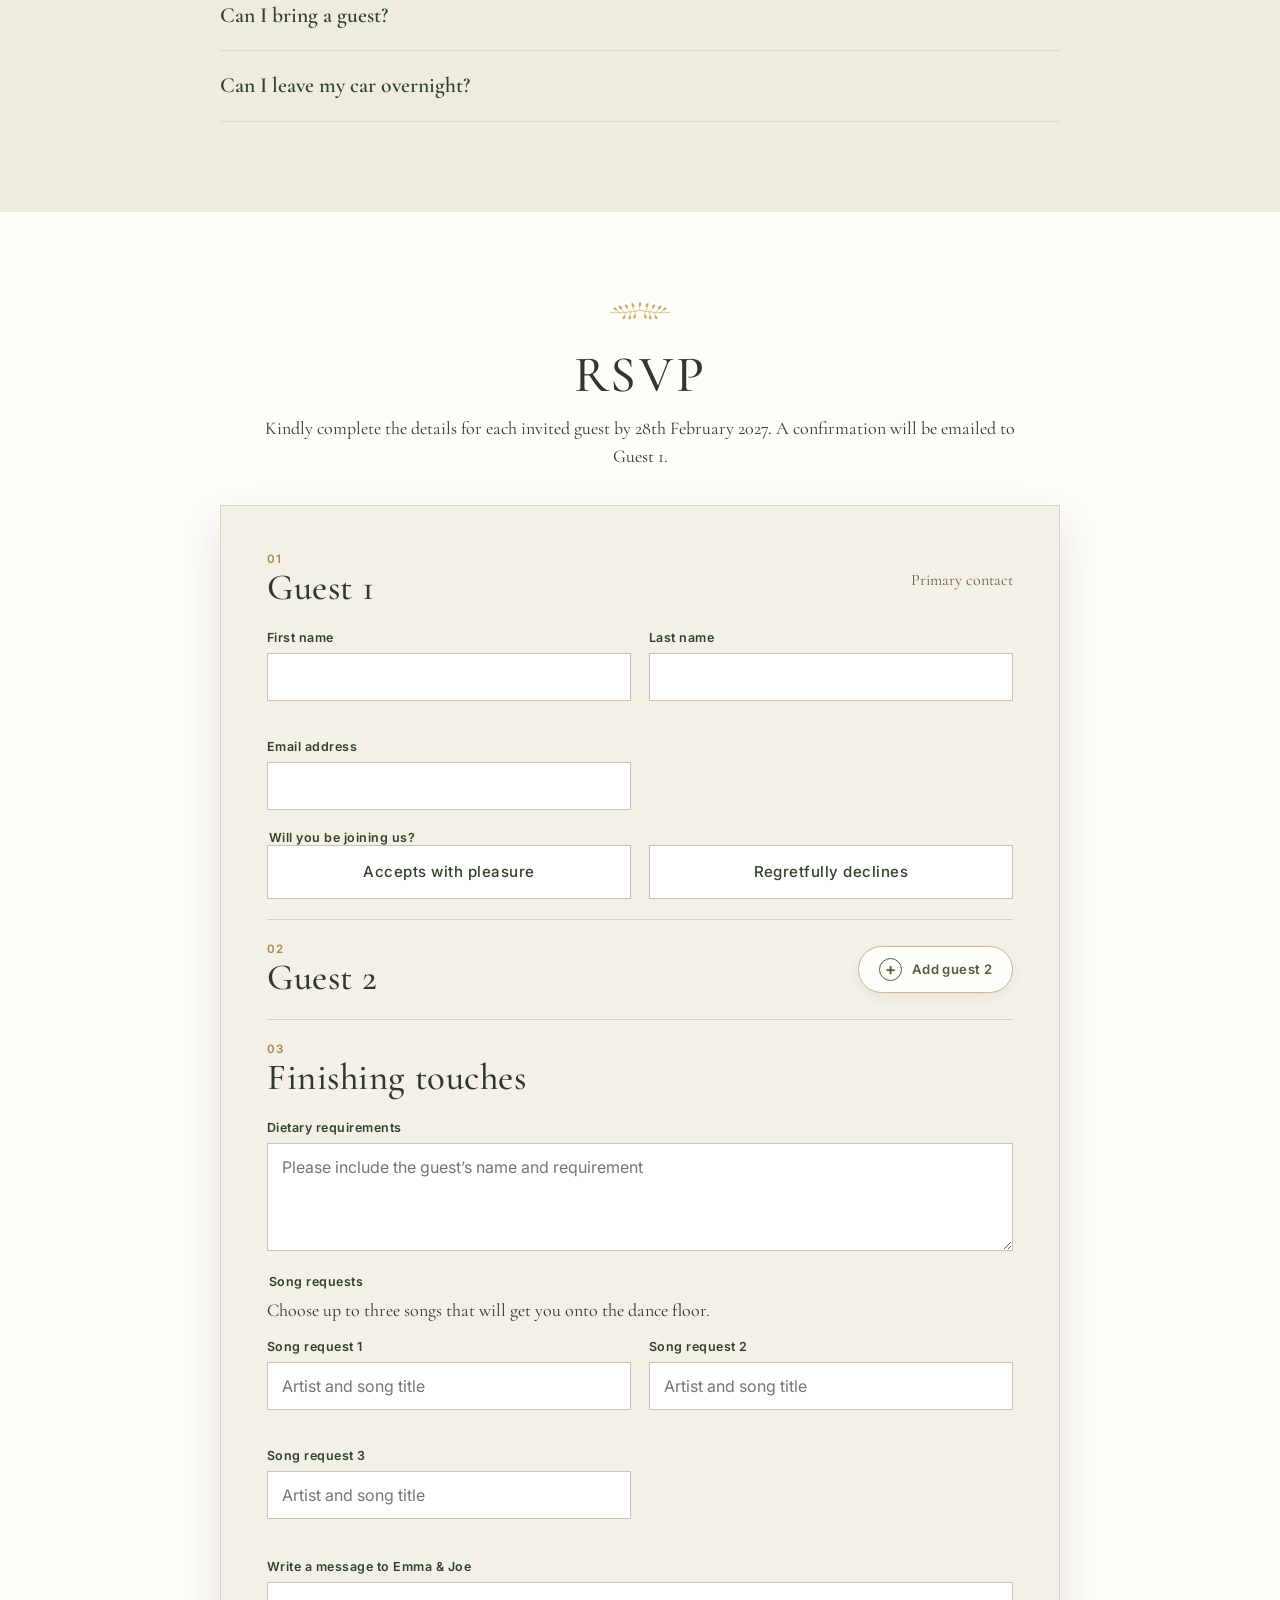
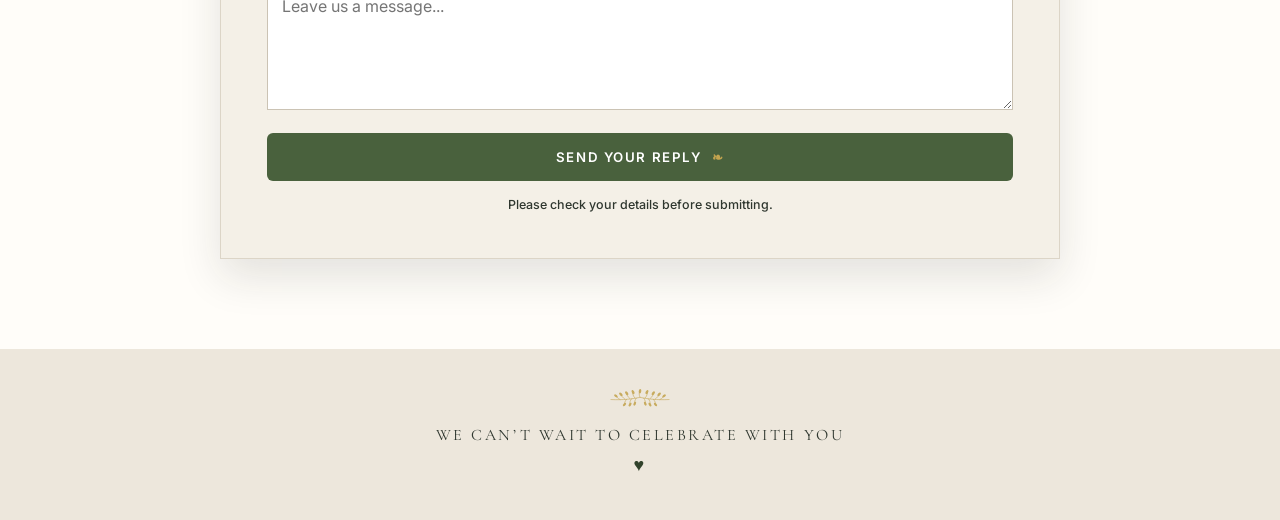
==== commit 75fa7041: "Update evening RSVP deadline to 28 February 2027" ====
--- a/evening/index.html
+++ b/evening/index.html
@@ -105,7 +105,7 @@
 </svg>
 </span>
 <h3>RSVP</h3>
-<p>Please kindly RSVP by 31st December 2026 using our online form.</p>
+<p>Please kindly RSVP by 28th February 2027 using our online form.</p>
 </a>
 </div>
 <div class="v523-homepage-footer">
@@ -290,7 +290,7 @@
 <div class="section-heading reveal narrow">
 <img alt="" class="sprig" src="../assets/sprig.svg"/>
 <h2>RSVP</h2>
-<p>Kindly complete the details for each invited guest by 31st December 2026. A confirmation will be emailed to Guest 1.</p>
+<p>Kindly complete the details for each invited guest by 28th February 2027. A confirmation will be emailed to Guest 1.</p>
 </div>
 <form class="form rsvp-form-v525 reveal" id="form">
 <section class="rsvp-guest-card is-primary" data-guest="1">
--- a/styles.css
+++ b/styles.css
@@ -3939,3 +3939,93 @@
     min-height:360px;
   }
 }
+
+
+/* V5.28 — daytime-only match to the approved evening icon treatment.
+   Every selector is scoped to .daytime-page so the evening invitation is untouched. */
+.daytime-page .v523-cards .v523-card .v523-card-icon {
+  display: grid !important;
+  place-items: center !important;
+  left: 50% !important;
+  transform: translateX(-50%) !important;
+  width: 72px !important;
+  height: 72px !important;
+  box-sizing: border-box !important;
+  padding: 0 !important;
+  background-color: #fffdf9 !important;
+  background-repeat: no-repeat !important;
+  background-position: center center !important;
+  background-size: 33px 33px !important;
+  border: 1px solid rgba(172, 134, 81, .18);
+  border-radius: 50% !important;
+}
+.daytime-page .v523-cards .v523-card .v523-card-icon > * {
+  display: none !important;
+}
+.daytime-page .v523-cards > .v523-card:nth-child(1) .v523-card-icon {
+  background-image: url("data:image/svg+xml,%3Csvg%20xmlns%3D%22http%3A%2F%2Fwww.w3.org%2F2000%2Fsvg%22%20width%3D%2248%22%20height%3D%2248%22%20viewBox%3D%220%200%2048%2048%22%20fill%3D%22none%22%20stroke%3D%22%23ac8651%22%20stroke-width%3D%222.8%22%20stroke-linecap%3D%22round%22%20stroke-linejoin%3D%22round%22%3E%3Crect%20x%3D%228%22%20y%3D%2211%22%20width%3D%2232%22%20height%3D%2230%22%20rx%3D%222%22%2F%3E%3Cpath%20d%3D%22M8%2020h32M16%207v8M32%207v8%22%2F%3E%3Cpath%20d%3D%22M17%2027h.1M24%2027h.1M31%2027h.1M17%2034h.1M24%2034h.1M31%2034h.1%22%20stroke-width%3D%224%22%2F%3E%3C%2Fsvg%3E") !important;
+}
+.daytime-page .v523-cards > .v523-card:nth-child(2) .v523-card-icon {
+  background-image: url("data:image/svg+xml,%3Csvg%20xmlns%3D%22http%3A%2F%2Fwww.w3.org%2F2000%2Fsvg%22%20width%3D%2248%22%20height%3D%2248%22%20viewBox%3D%220%200%2048%2048%22%20fill%3D%22none%22%20stroke%3D%22%23ac8651%22%20stroke-width%3D%222.8%22%20stroke-linecap%3D%22round%22%20stroke-linejoin%3D%22round%22%3E%3Cpath%20d%3D%22M24%2043s14-12.3%2014-25a14%2014%200%200%200-28%200c0%2012.7%2014%2025%2014%2025Z%22%2F%3E%3Ccircle%20cx%3D%2224%22%20cy%3D%2218%22%20r%3D%225%22%2F%3E%3C%2Fsvg%3E") !important;
+}
+
+.daytime-page .bank-details{
+  max-width:760px;
+  margin:34px auto 0;
+  padding:24px 22px 20px;
+  background:#31422b;
+  color:#fffdf7;
+  text-align:center;
+  border:1px solid rgba(224,207,164,.24);
+}
+.daytime-page .bank-details p{
+  margin:0 0 8px;
+  color:#fffdf7;
+  font-size:1.08rem;
+  line-height:1.5;
+}
+.daytime-page .bank-details .bank-account-name{margin-bottom:4px}
+.daytime-page .bank-details strong{font-weight:700}
+.daytime-page .bank-reveal{
+  padding:10px 22px;
+  border:1px solid rgba(224,207,164,.58);
+  background:transparent;
+  color:#fffdf7;
+  font:600 .78rem var(--sans);
+  letter-spacing:.12em;
+  text-transform:uppercase;
+  cursor:pointer;
+}
+.daytime-page .bank-reveal:hover,.daytime-page .bank-reveal:focus-visible{
+  background:rgba(255,255,255,.10);
+  outline:2px solid rgba(224,207,164,.5);
+  outline-offset:2px;
+}
+.daytime-page .bank-information{padding-top:14px}
+.daytime-page .bank-information[hidden],.daytime-page .bank-hidden-note[hidden]{display:none}
+.daytime-page .bank-copy{
+  margin-left:5px;
+  padding:3px 9px;
+  border:1px solid #d7d0c2;
+  border-radius:2px;
+  background:#f8f5ee;
+  color:#243321;
+  font:500 .78rem var(--sans);
+  cursor:pointer;
+}
+.daytime-page .bank-hidden-note{
+  margin:10px 0 0!important;
+  font-size:.98rem!important;
+}
+.daytime-page .bank-copy-status{
+  min-height:1.2em;
+  margin:4px 0 0!important;
+  font:500 .72rem var(--sans)!important;
+  color:#e9dfc8!important;
+}
+@media(max-width:700px){
+  .daytime-page .v523-monogram{width:min(170px,44vw);padding:6px 9px}
+  .daytime-page .bank-details{padding:22px 14px}
+  .daytime-page .bank-details p{font-size:.98rem}
+  .bank-account-name strong{display:block}
+}
